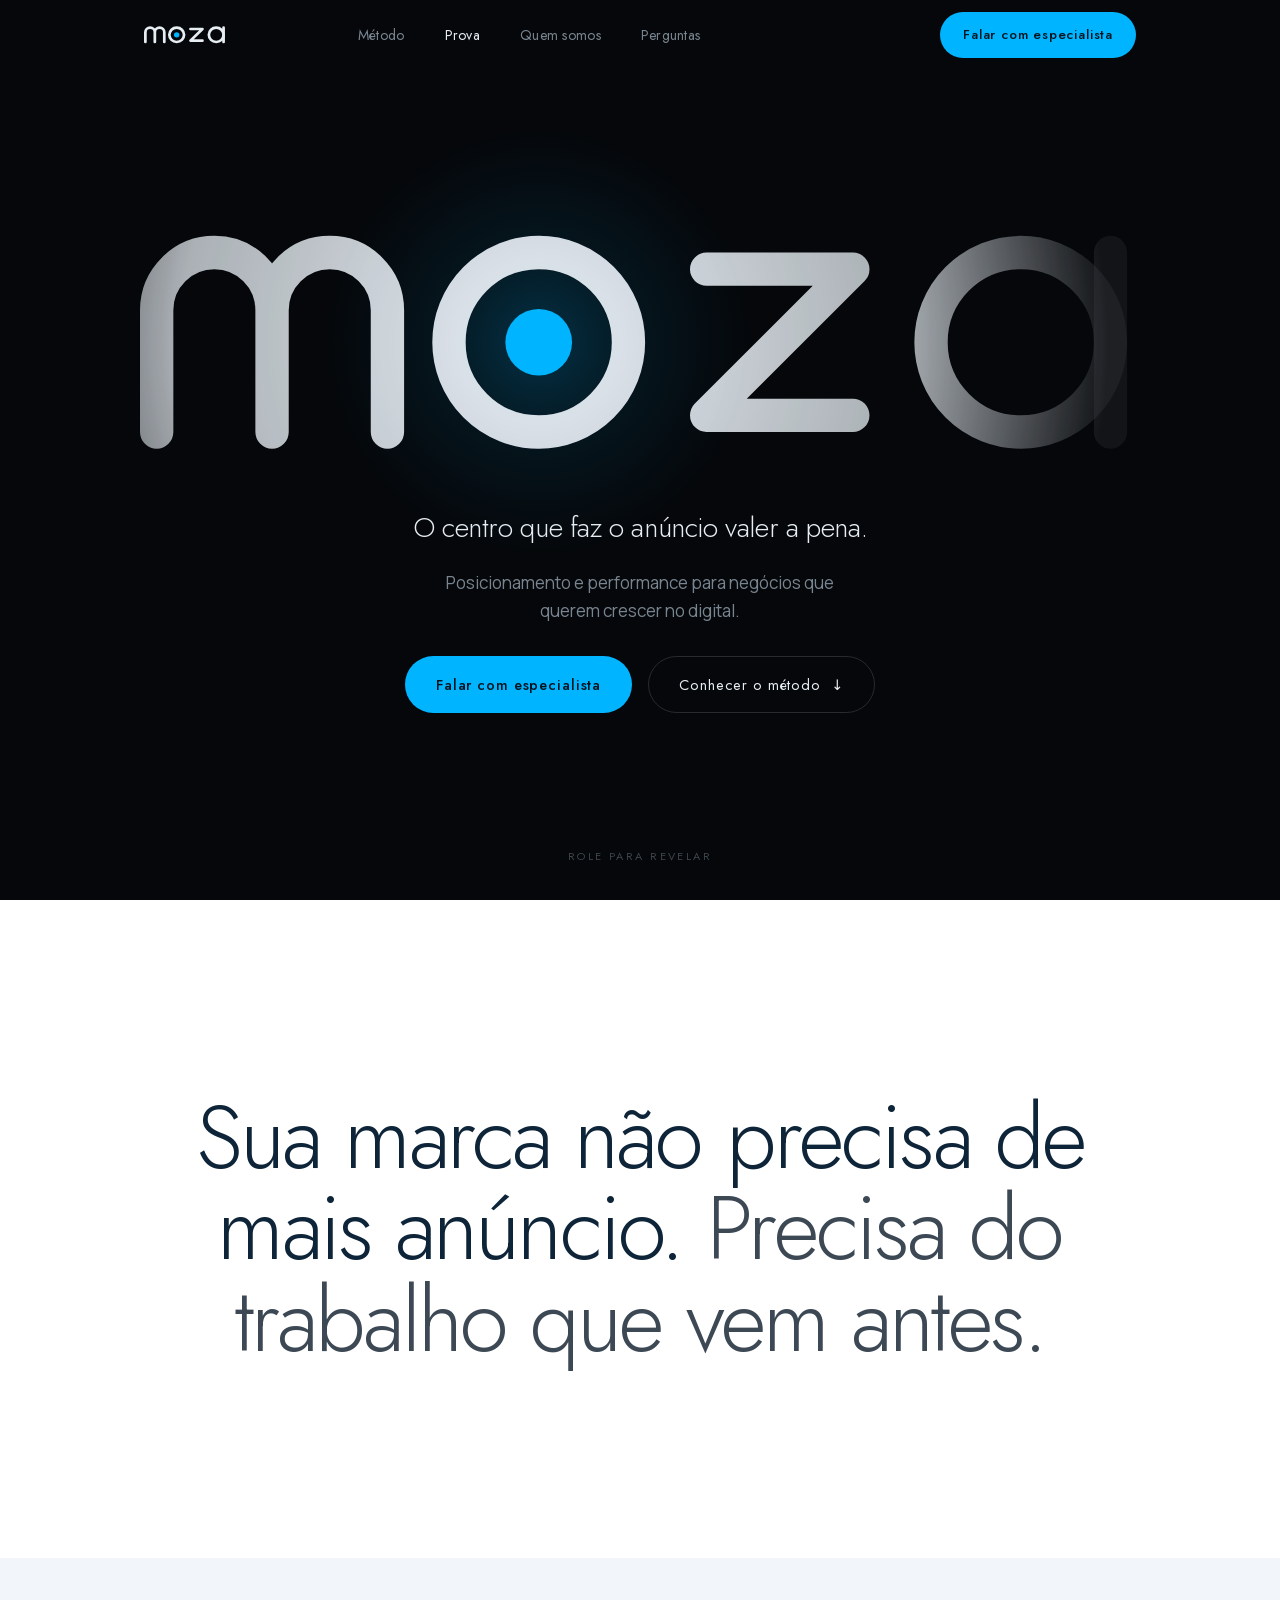
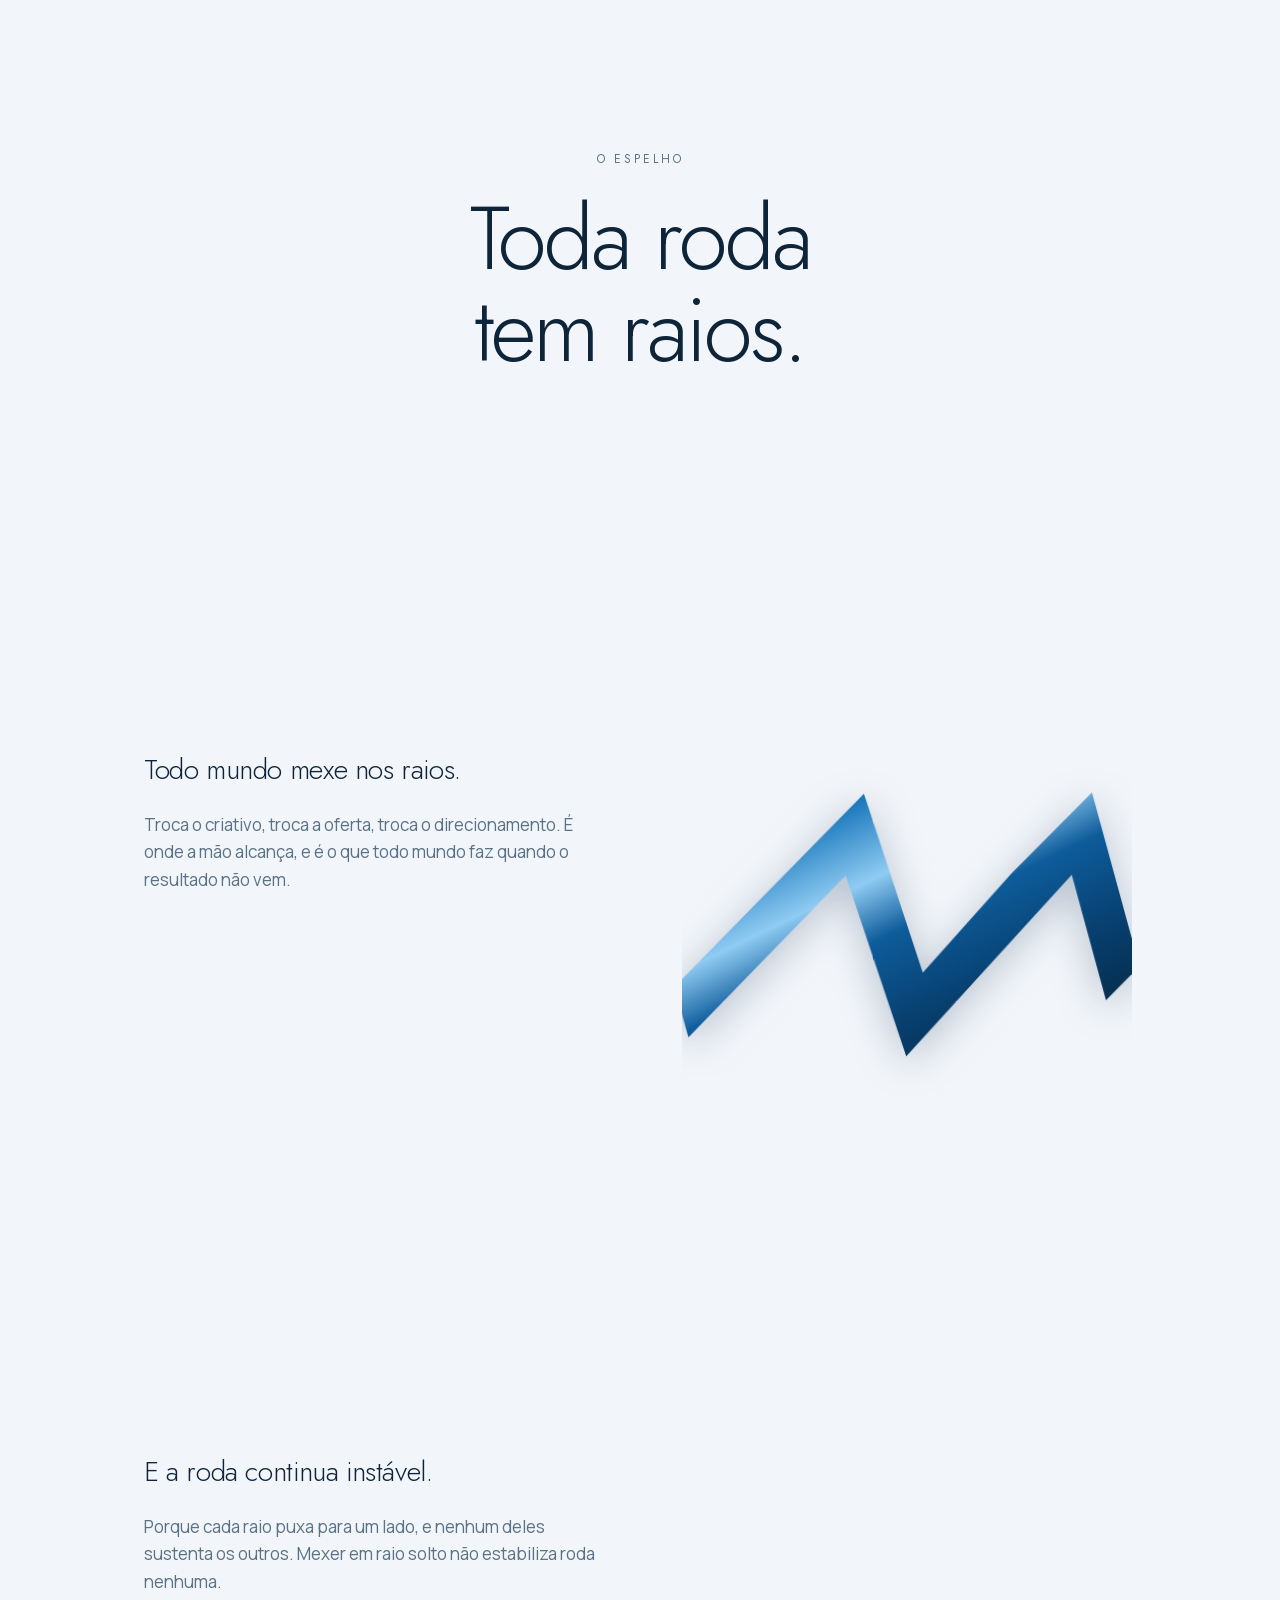
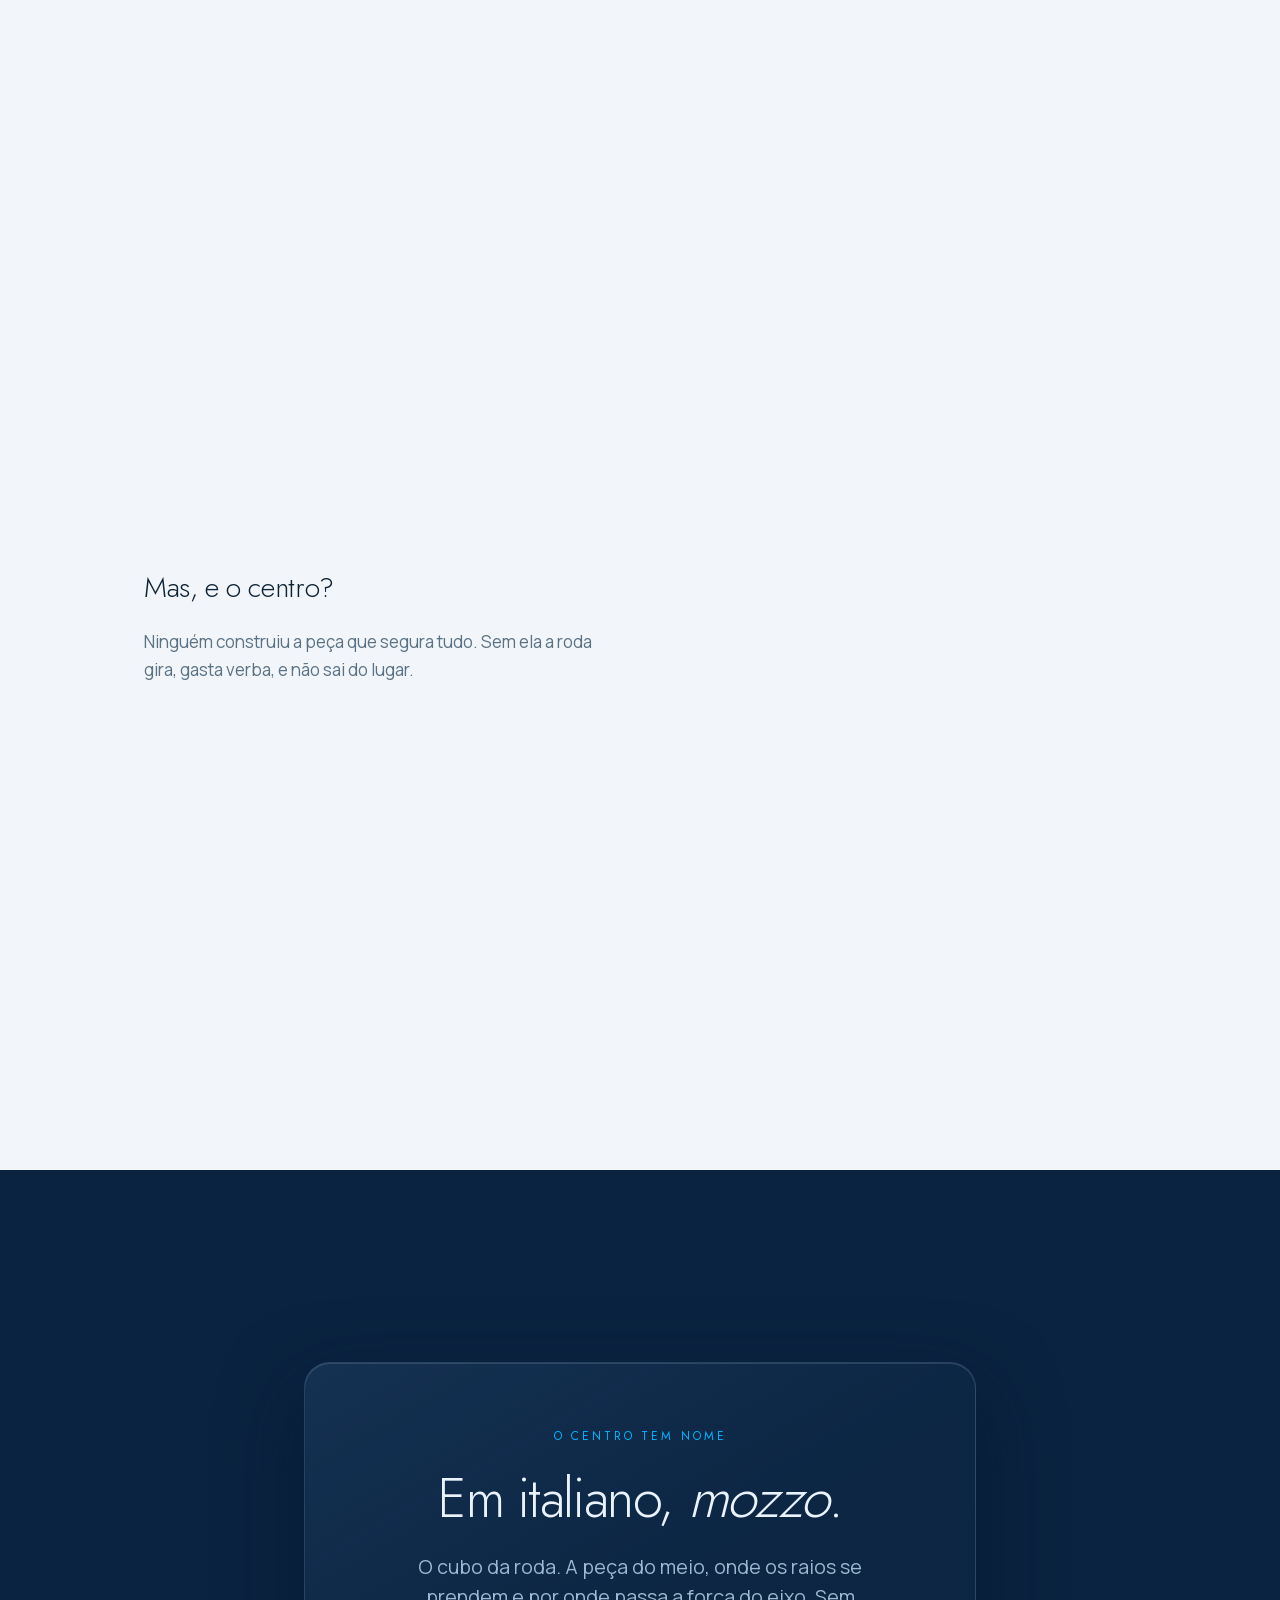
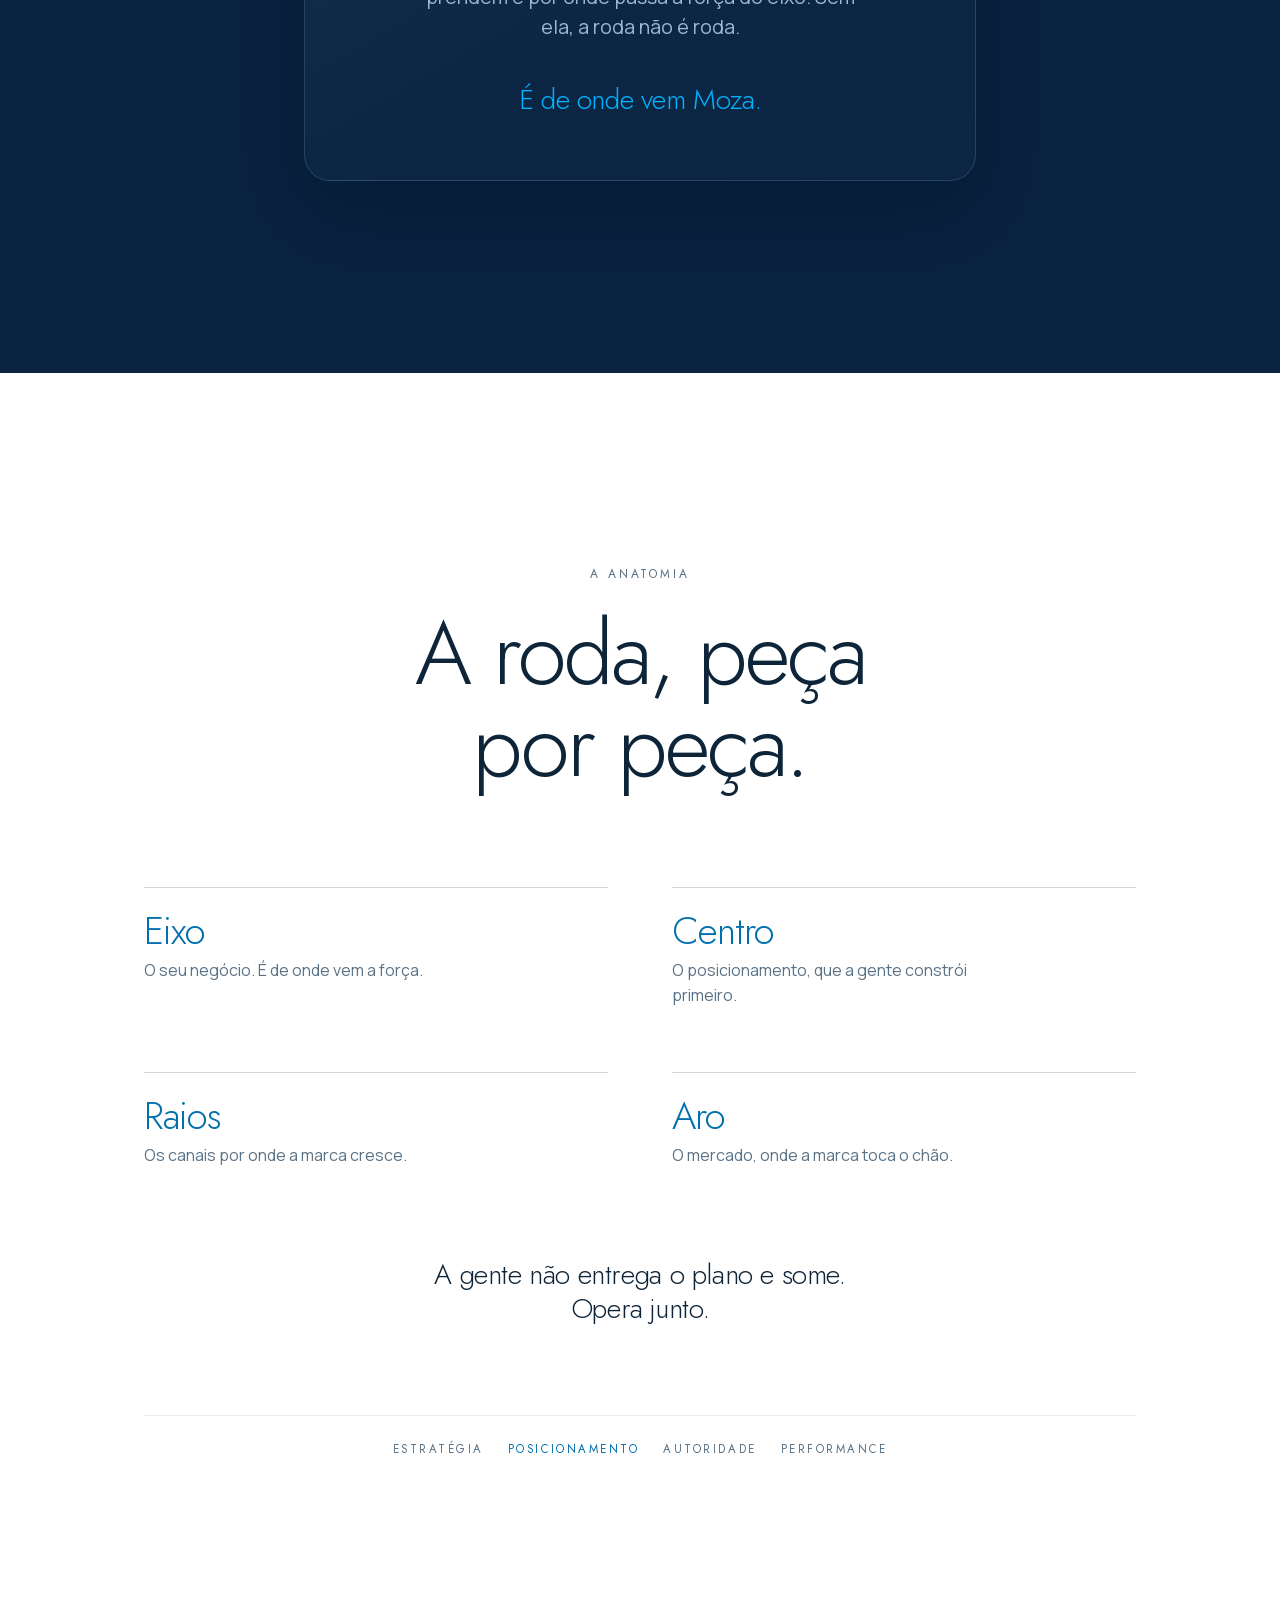
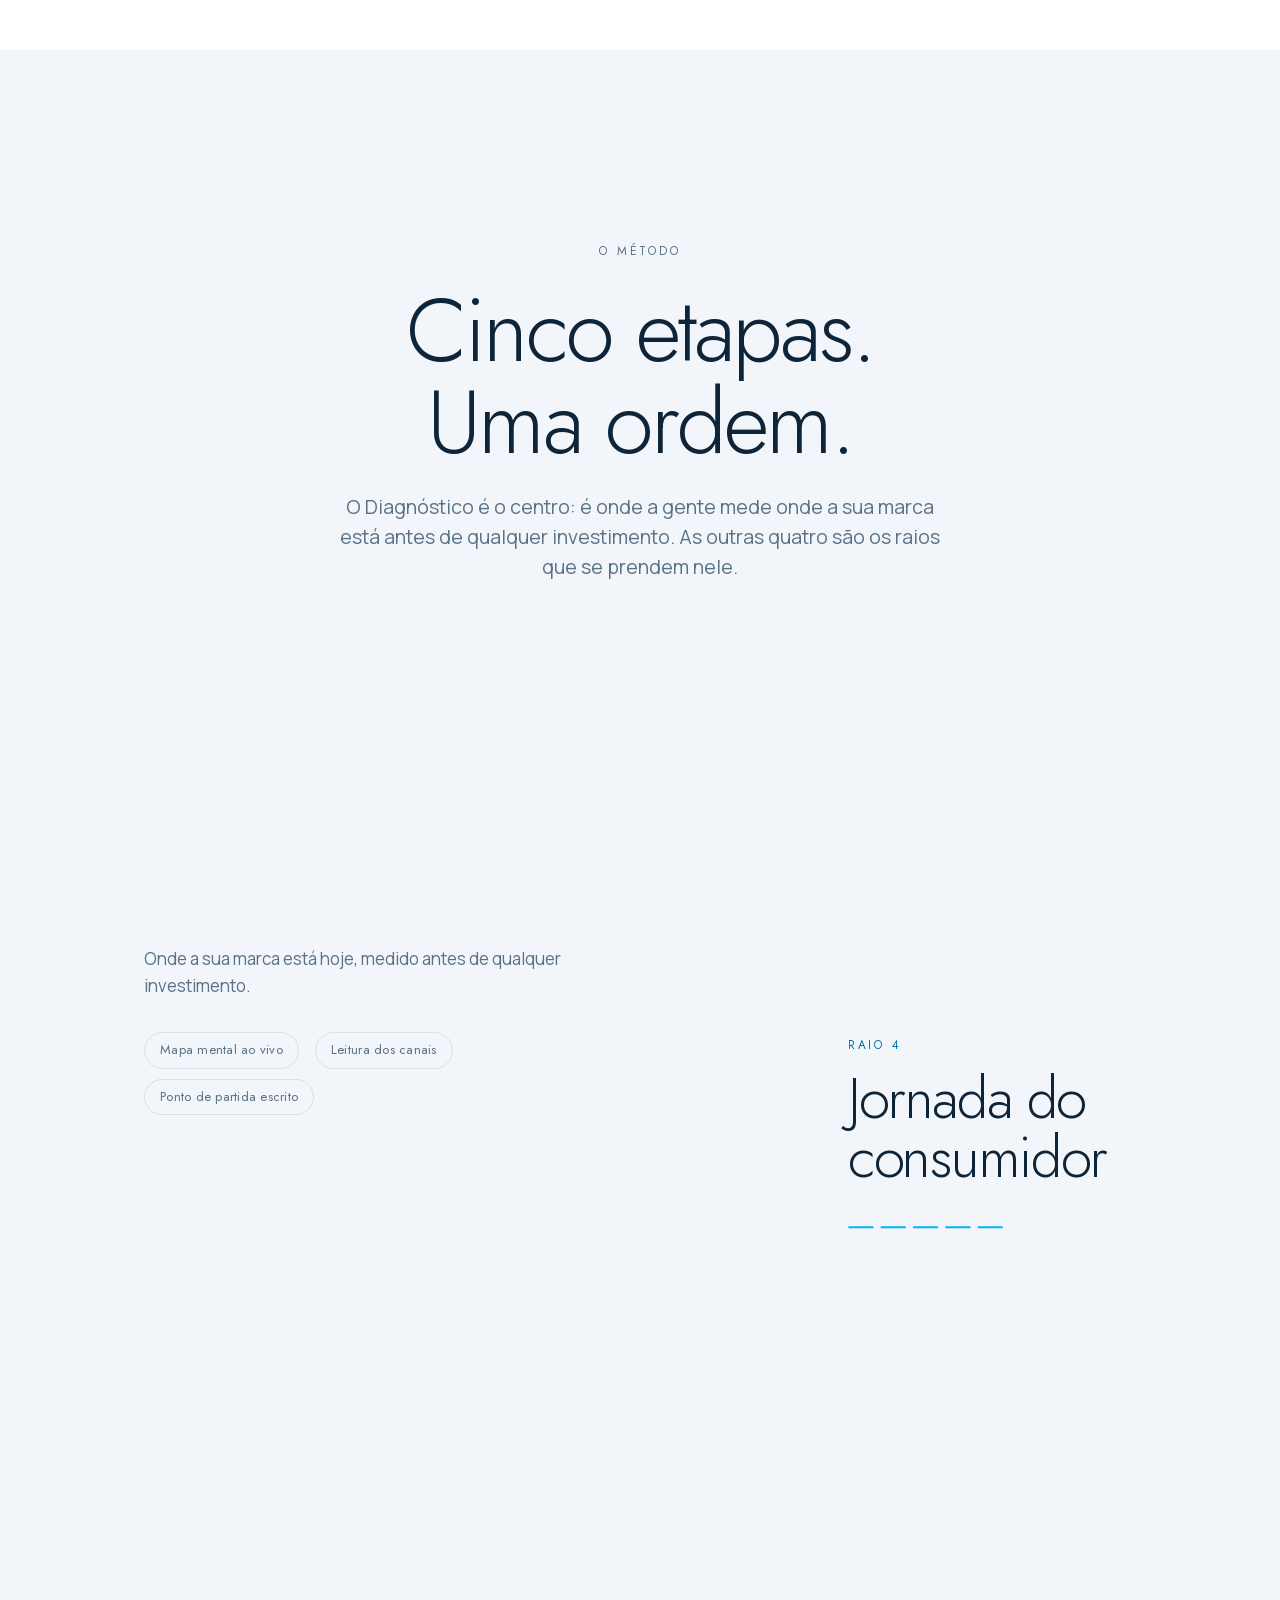
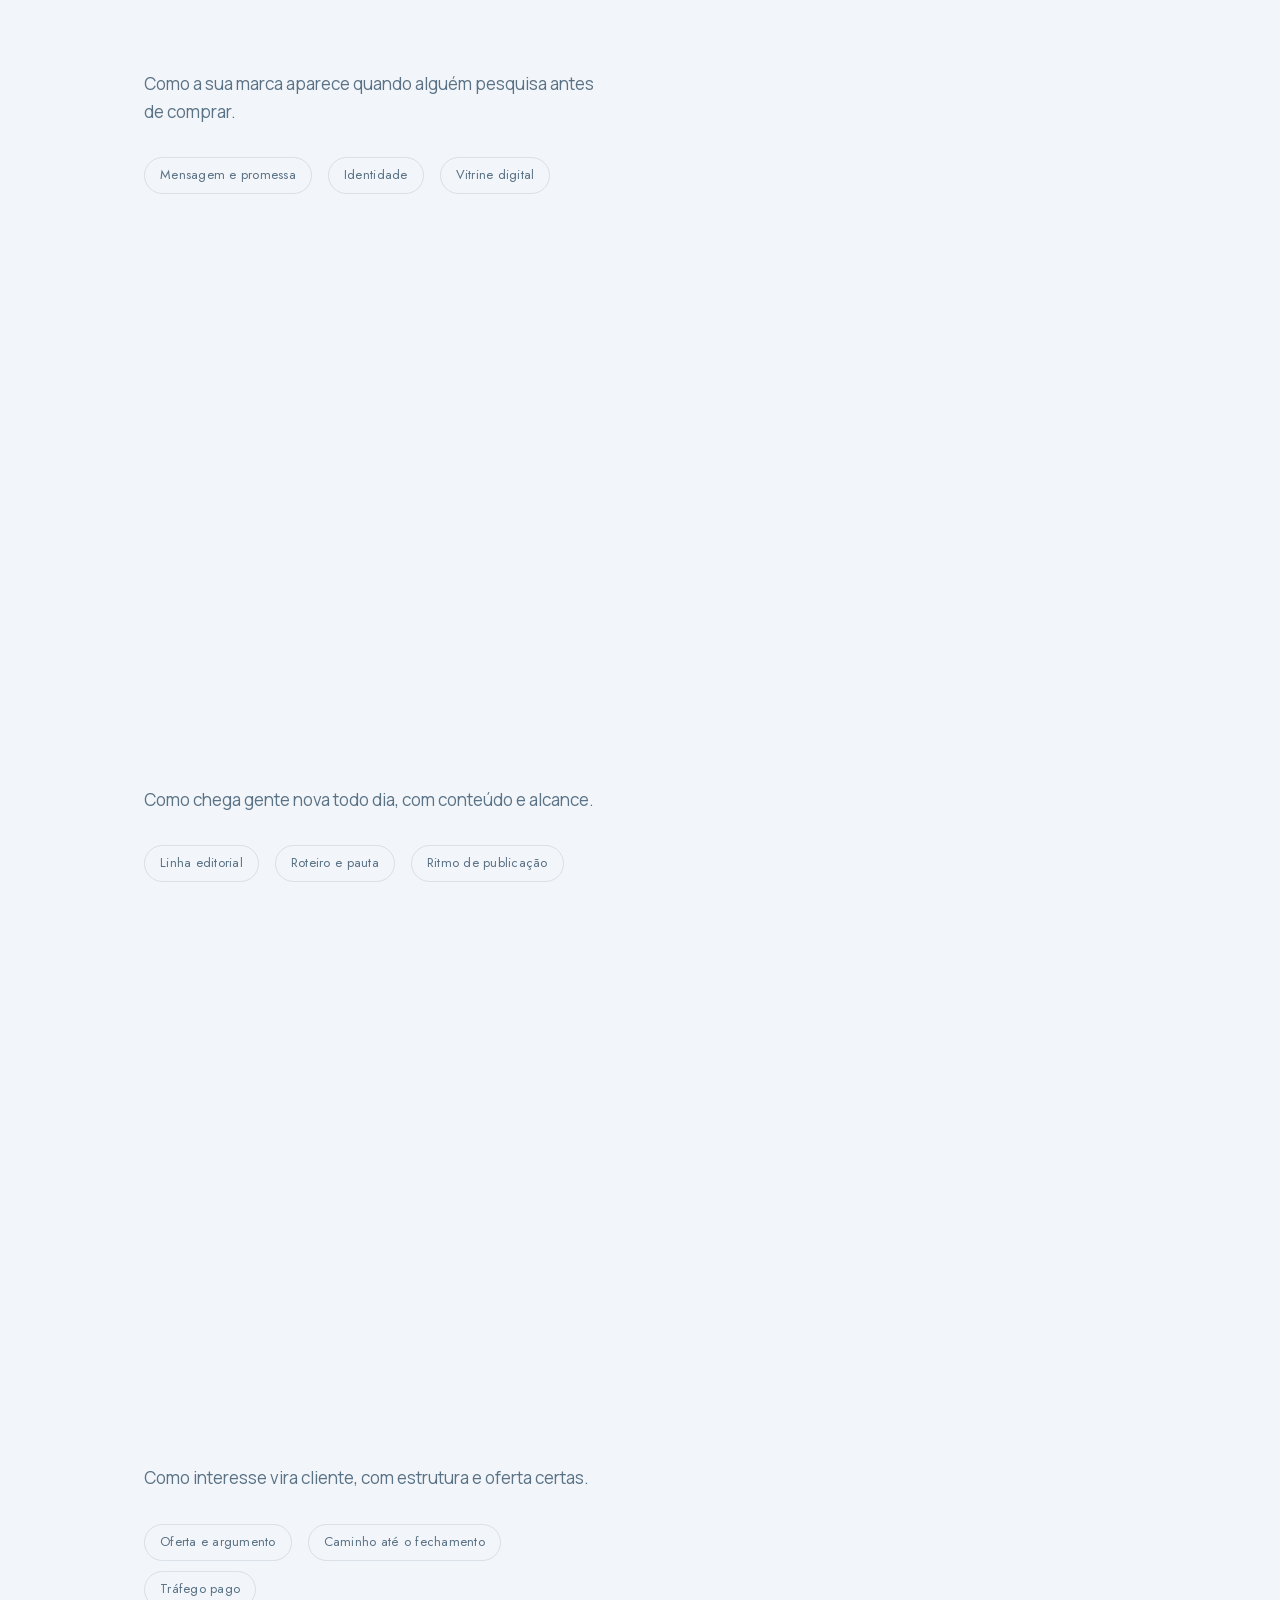
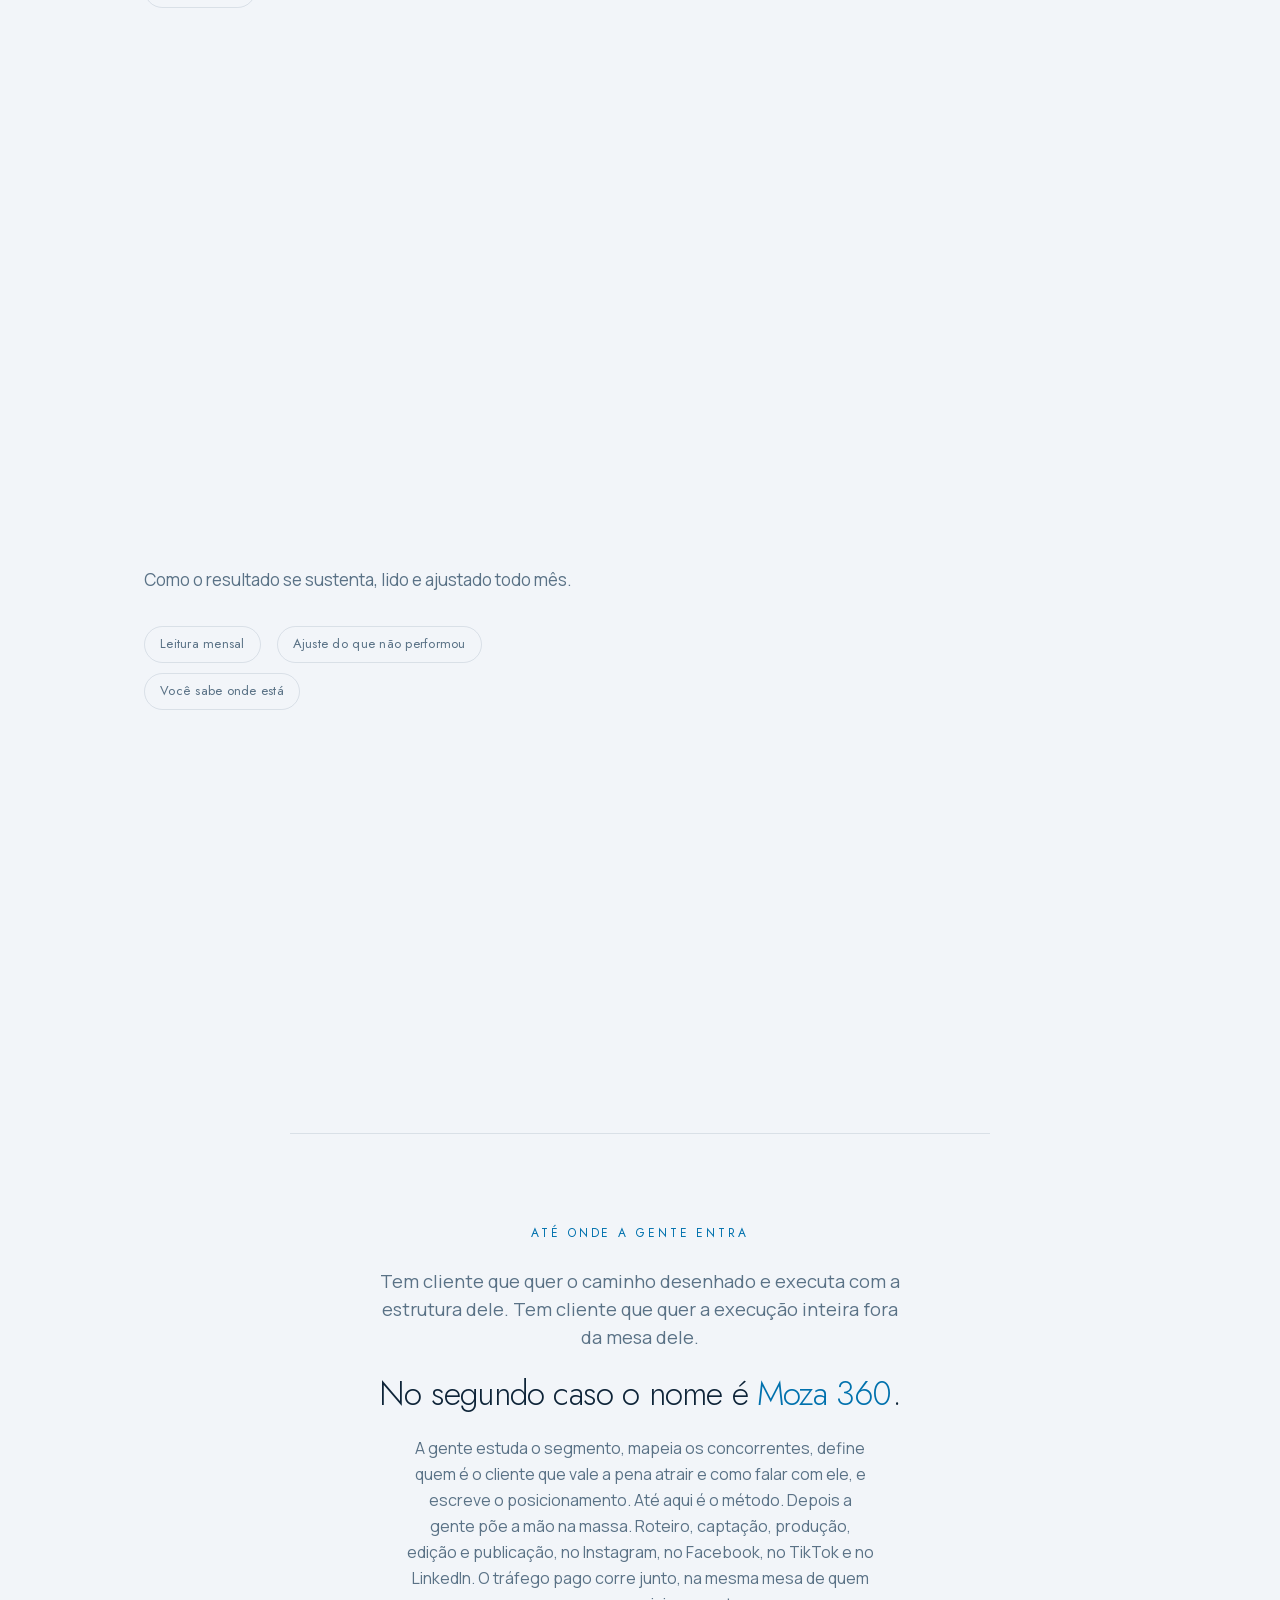
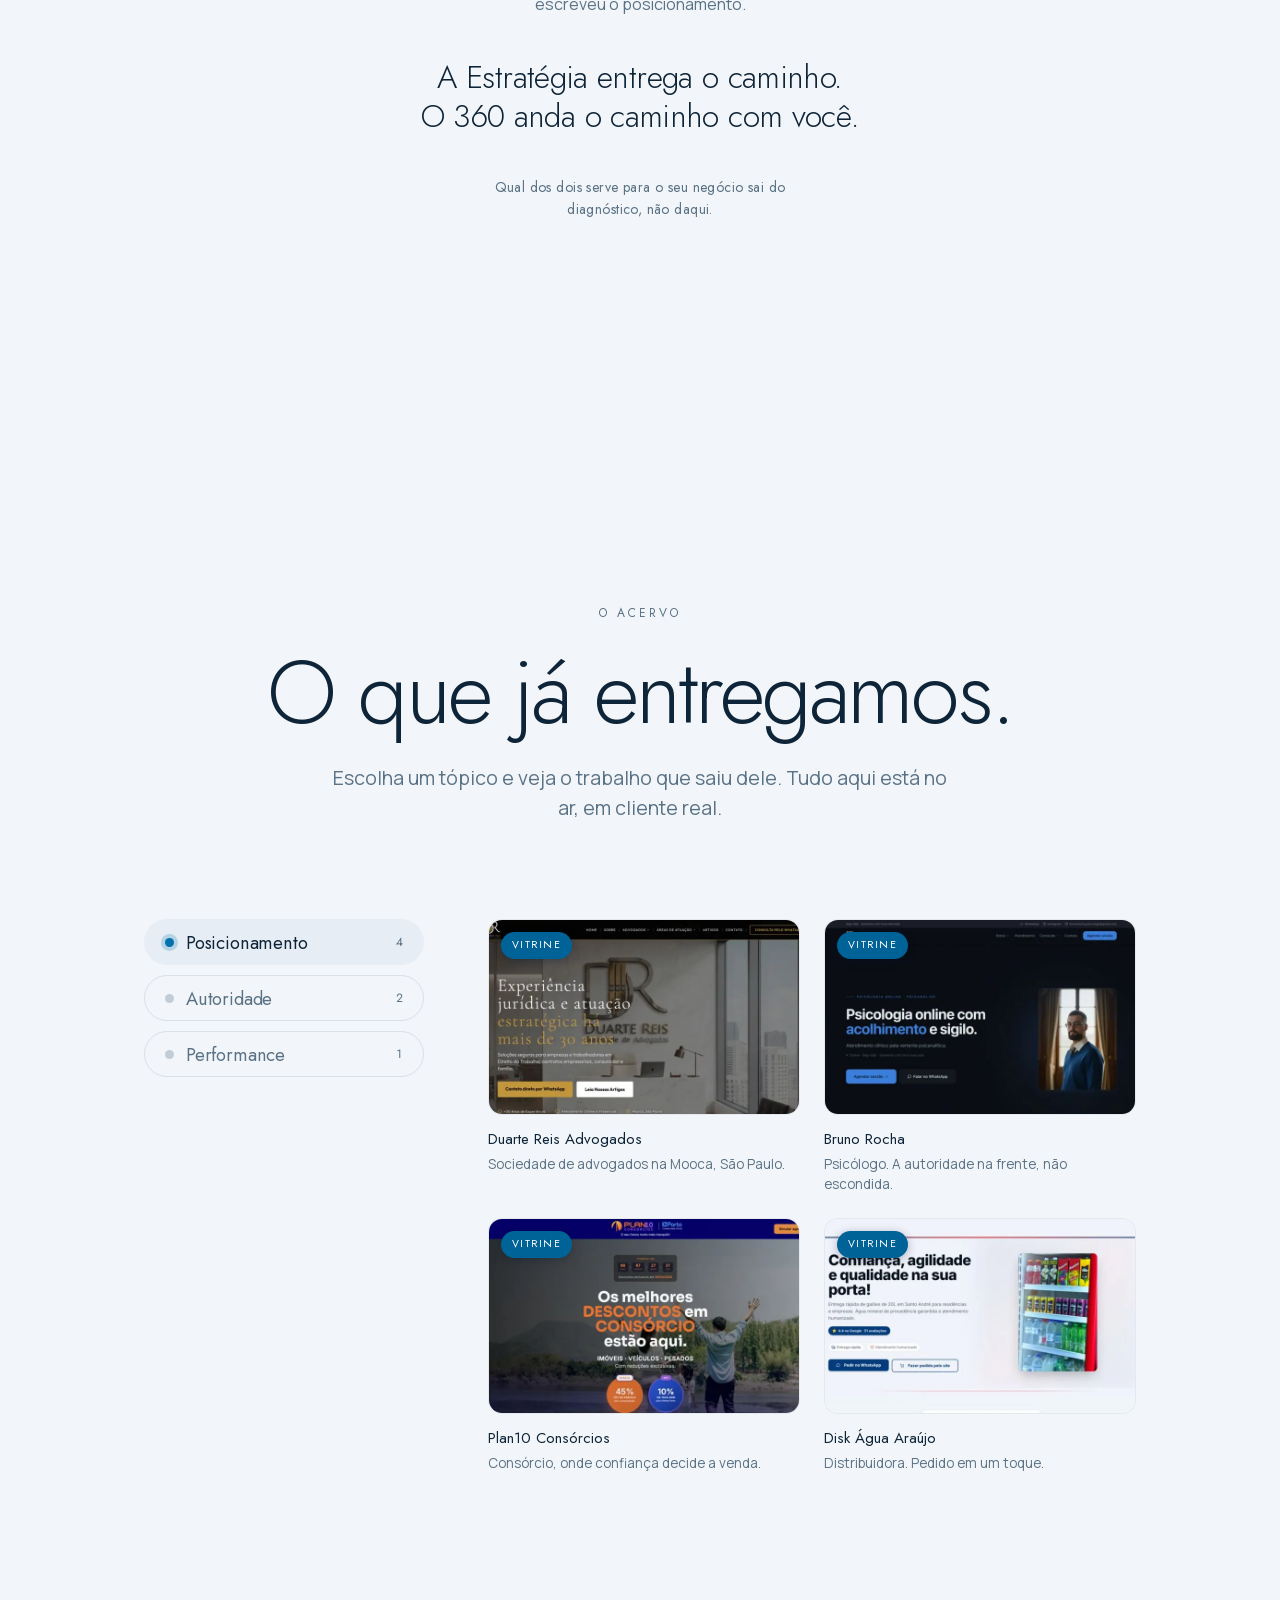
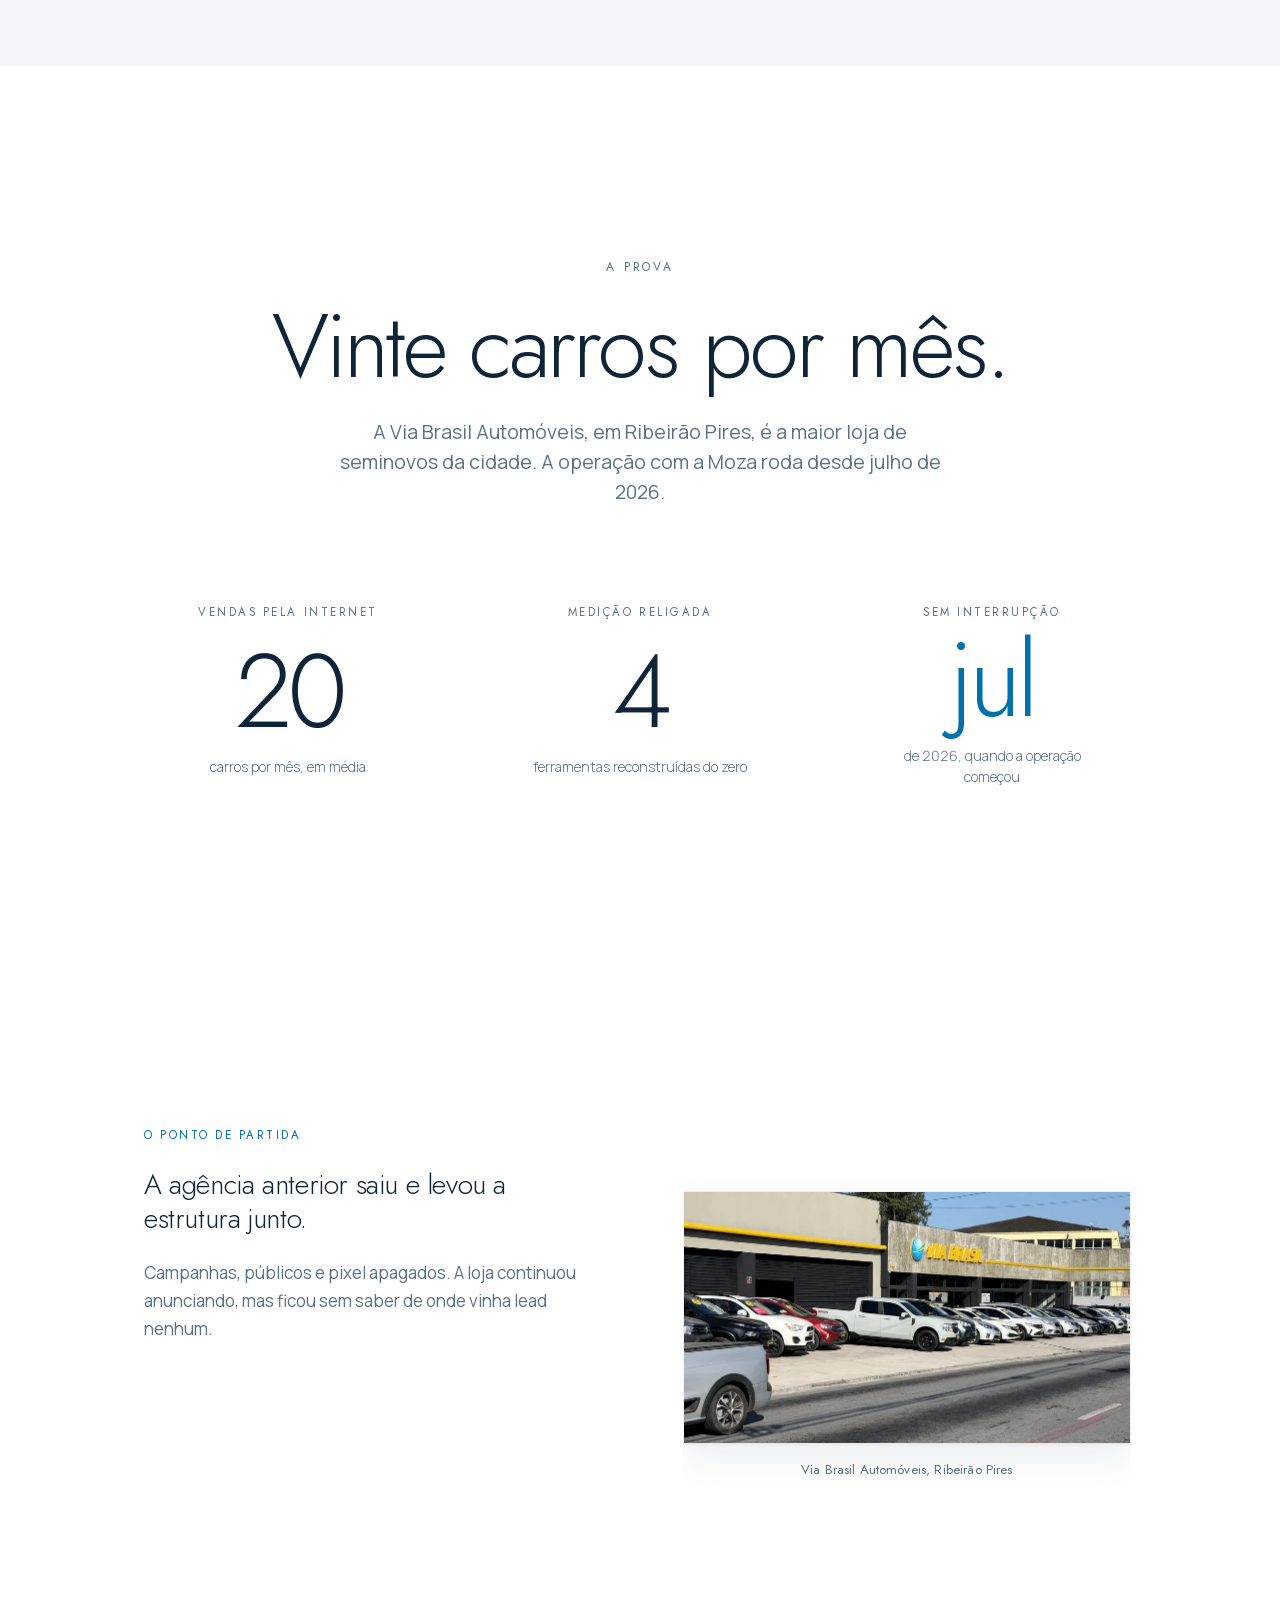
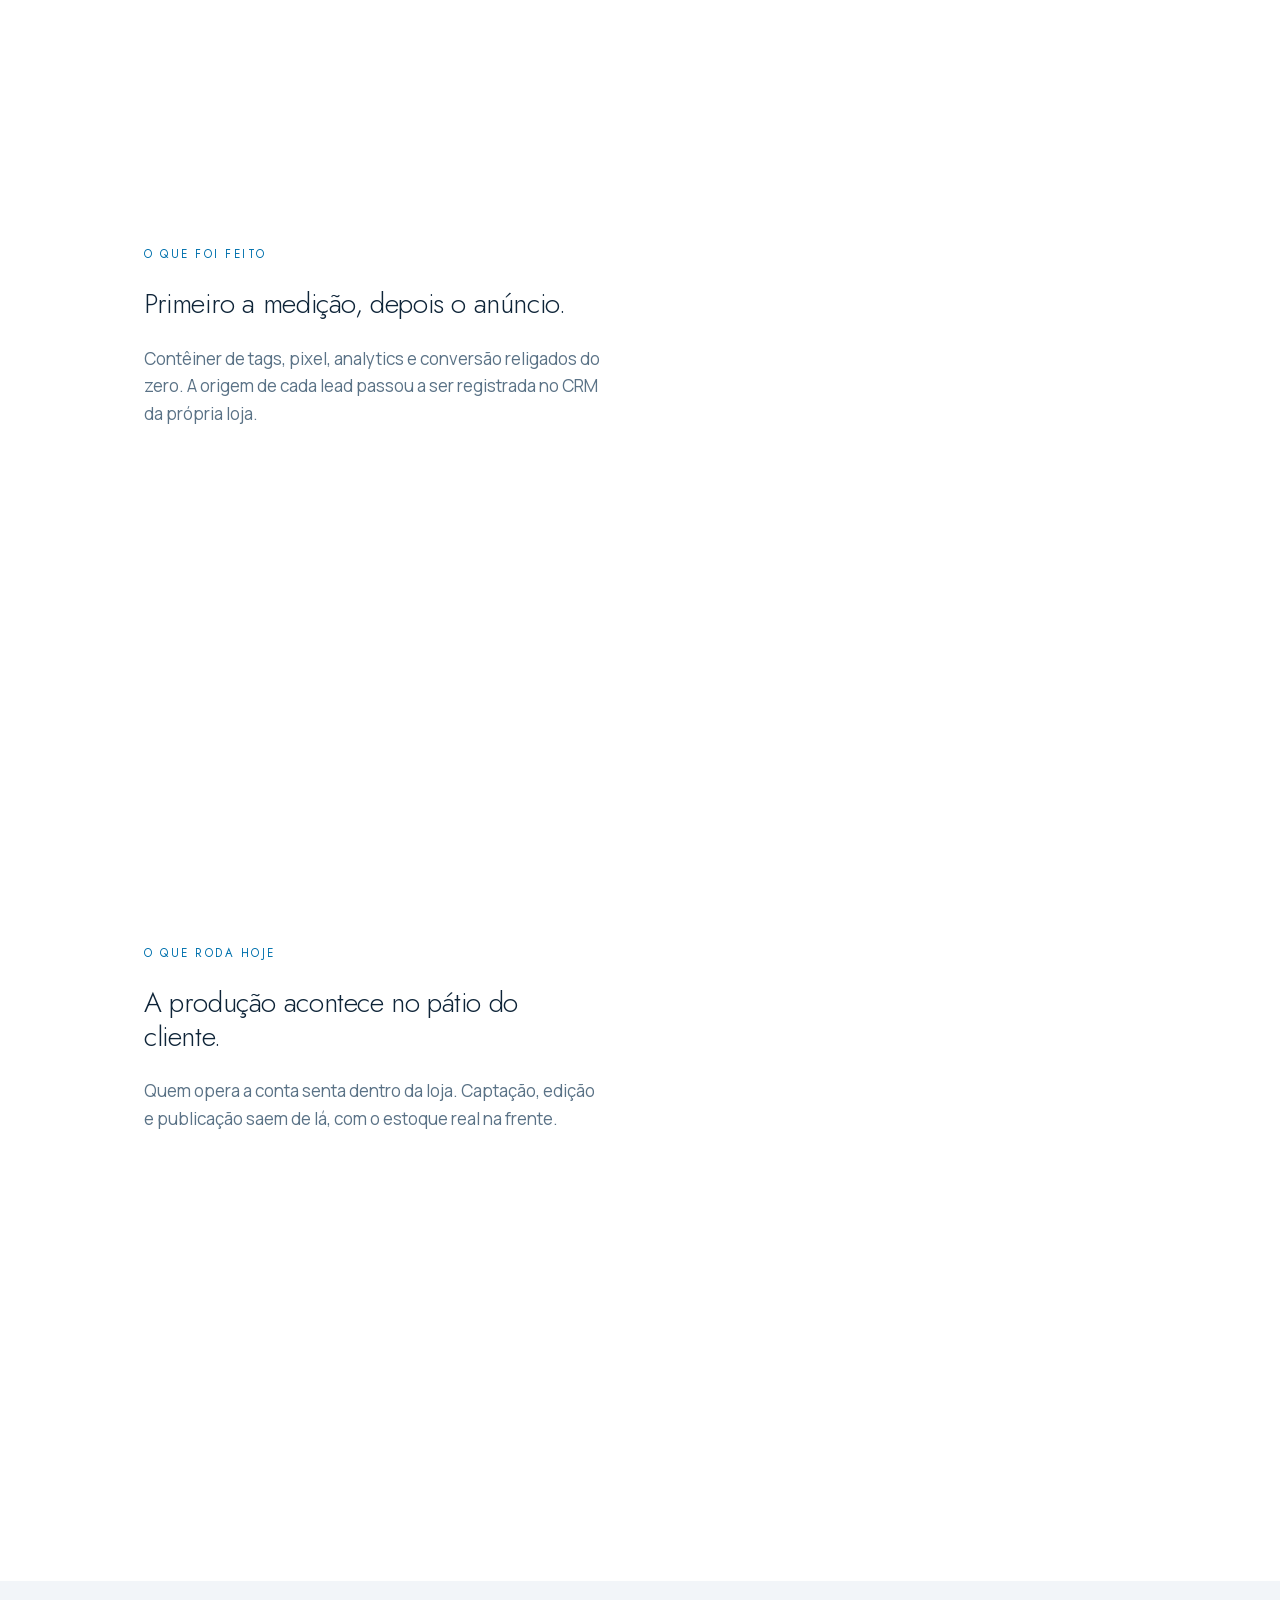
==== public/index.html @ 5164c361 "O site da Moza, primeira subida Site institucional de mozabr.com.br. HTML e CSS estáticos, sem frame" ====
<!doctype html>
<html lang="pt-BR">
<head>
<meta charset="utf-8">
<meta name="viewport" content="width=device-width, initial-scale=1">
<title>Moza | Posicionamento e Performance</title>
<meta name="description" content="Posicionamento e performance para negócios que querem crescer no digital. A Moza constrói o centro da sua marca antes do anúncio e opera a performance todo mês, com acompanhamento real.">
<link rel="canonical" href="https://mozabr.com.br/">
<meta name="theme-color" content="#05070A">
<meta property="og:type" content="website">
<meta property="og:site_name" content="Moza">
<meta property="og:locale" content="pt_BR">
<meta property="og:url" content="https://mozabr.com.br/">
<meta property="og:title" content="Moza | Posicionamento e Performance">
<meta property="og:description" content="O centro que faz o anúncio valer a pena.">
<meta property="og:image" content="https://mozabr.com.br/assets/img/og-moza.png">
<meta property="og:image:width" content="1200">
<meta property="og:image:height" content="630">
<meta name="twitter:card" content="summary_large_image">
<meta name="twitter:image" content="https://mozabr.com.br/assets/img/og-moza.png">
<link rel="icon" href="assets/img/logo/moza-avatar-ciano.svg" type="image/svg+xml">
<link rel="apple-touch-icon" href="assets/img/logo/moza-avatar-ciano.png">
<link rel="preload" href="assets/fonts/jost-var.woff2" as="font" type="font/woff2" crossorigin>
<link rel="preload" href="assets/fonts/manrope-var.woff2" as="font" type="font/woff2" crossorigin>
<link rel="stylesheet" href="assets/css/moza.css">
<link rel="stylesheet" href="assets/css/site.css">
<script type="application/ld+json">
{"@context":"https://schema.org","@type":"ProfessionalService","name":"Moza Assessoria","alternateName":"Moza","url":"https://mozabr.com.br/","logo":"https://mozabr.com.br/assets/img/logo/moza-wordmark.svg","description":"Agência de posicionamento de marca. Constrói posicionamento, conteúdo e performance para negócios que querem crescer no digital.","email":"contato@mozabr.com.br","telephone":"+5511948779809","foundingDate":"2026","address":{"@type":"PostalAddress","addressLocality":"Santo André","addressRegion":"SP","addressCountry":"BR"},"areaServed":{"@type":"Country","name":"Brasil"},"sameAs":["https://www.instagram.com/mozassessoria/"]}
</script>
</head>
<body>

<a class="pular" href="#conteudo">Pular para o conteúdo</a>

<header class="topo" id="topo">
  <div class="env topo__linha">
    <a class="topo__marca" href="#topo" aria-label="Moza, início da página">
      <img class="naEscura" src="assets/img/logo/moza-wordmark.svg" alt="Moza" width="82" height="19">
      <img class="naClara" src="assets/img/logo/moza-wordmark-tinta.svg" alt="Moza" width="82" height="19">
    </a>
    <nav class="topo__nav" aria-label="Seções do site">
      <a href="#metodo">Método</a>
      <a href="#prova">Prova</a>
      <a href="#quem-somos">Quem somos</a>
      <a href="#perguntas">Perguntas</a>
    </nav>
    <a class="btn btn--primario topo__cta" href="https://wa.me/5511948779809?text=Quero%20entender%20o%20m%C3%A9todo%20da%20Moza" target="_blank" rel="noopener">Falar com especialista</a>
    <a class="topo__zap" href="https://wa.me/5511948779809?text=Quero%20entender%20o%20m%C3%A9todo%20da%20Moza" target="_blank" rel="noopener" aria-label="Falar com especialista no WhatsApp">
      <svg viewBox="0 0 24 24" fill="none" stroke="currentColor" stroke-width="1.6" aria-hidden="true"><path d="M20.5 11.6a8.4 8.4 0 0 1-12.3 7.4L3.5 20.5l1.5-4.6A8.4 8.4 0 1 1 20.5 11.6Z" stroke-linejoin="round"/><path d="M8.9 8.2c.5-.1.8 0 1 .4l.6 1.3c.1.3 0 .5-.2.7l-.4.5c-.1.2-.2.4 0 .7a6 6 0 0 0 2.4 2.3c.3.2.5.1.6 0l.5-.5c.2-.2.4-.3.7-.2l1.3.6c.4.2.5.5.4 1a2 2 0 0 1-2 1.4c-1.3 0-3.2-1-4.6-2.5-1.4-1.4-2.4-3.2-2.4-4.5a2 2 0 0 1 1.4-2Z" fill="currentColor" stroke="none"/></svg>
    </a>
  </div>
</header>

<main id="conteudo">

  <!-- HERO · a luz -->
  <section class="hero tom-preto" data-hero data-chao="#05070A" data-tom="escuro">
    <picture class="hero__textura" aria-hidden="true">
      <source type="image/webp" srcset="assets/img/obra/patio-drone-1024.webp">
      <img src="assets/img/obra/patio-drone-1024.jpg" alt="" width="1080" height="1920" fetchpriority="high" decoding="async">
    </picture>
    <div class="marca" data-marca>
      <div class="marca__camada marca__camada--base" aria-hidden="true">
        <svg viewBox="0 0 780 176"><g transform="translate(13,-44)"><g class="marca__traco"><path d="M0,200 V105 a45,45 0 0 1 90,0 V200 M90,105 a45,45 0 0 1 90,0 V200"/><circle cx="298" cy="130" r="70"/><path d="M429,73 H543 L429,187 H543"/><circle cx="674" cy="130" r="70"/><path d="M744,60 V200"/></g></g></svg>
      </div>
      <div class="marca__brasa" aria-hidden="true"></div>
      <div class="marca__camada marca__camada--luz">
        <svg viewBox="0 0 780 176" role="img" aria-label="Moza"><title>Moza</title><g transform="translate(13,-44)"><g class="marca__traco"><path d="M0,200 V105 a45,45 0 0 1 90,0 V200 M90,105 a45,45 0 0 1 90,0 V200"/><circle cx="298" cy="130" r="70"/><path d="M429,73 H543 L429,187 H543"/><circle cx="674" cy="130" r="70"/><path d="M744,60 V200"/></g></g></svg>
      </div>
      <div class="marca__camada" aria-hidden="true">
        <svg viewBox="0 0 780 176"><circle class="marca__ponto" cx="311" cy="86" r="26"/></svg>
      </div>
    </div>

    <div class="hero__copy">
      <h1 class="sub">O centro que faz o anúncio valer a pena.</h1>
      <p class="corpo">Posicionamento e performance para negócios que querem crescer no digital.</p>
      <div class="hero__botoes">
        <a class="btn btn--primario" href="https://wa.me/5511948779809?text=Quero%20entender%20o%20m%C3%A9todo%20da%20Moza" target="_blank" rel="noopener">Falar com especialista</a>
        <a class="btn btn--fantasma" href="#metodo">Conhecer o método <span class="seta" aria-hidden="true">&darr;</span></a>
      </div>
    </div>
    <p class="hero__deixa">Role para revelar</p>
  </section>

  <!-- TESE -->
  <section class="secao tom-claro" data-chao="#FFFFFF" data-tom="claro">
    <div class="env">
      <p class="tela tese entra"><b>Sua marca não precisa de mais anúncio.</b>
      <span>Precisa do trabalho que vem antes.</span></p>
    </div>
  </section>

  <!-- O ESPELHO · narrativa do carrossel 02/05 -->
  <section class="secao tom-cinza" data-chao="#F2F5F9" data-tom="claro">
    <div class="env">
      <div class="centro entra">
        <p class="etiqueta">O espelho</p>
        <h2 class="tela" style="margin-top:var(--s3);max-width:13ch">Toda roda tem raios.</h2>
      </div>
    </div>
    <div class="env duplo__grade" data-duplo style="margin-top:clamp(var(--s5),8vw,var(--s6))">
      <div class="duplo__texto">
        <article class="batida" data-batida>
          <h3 class="sub">Todo mundo mexe nos raios.</h3>
          <p class="corpo">Troca o criativo, troca a oferta, troca o direcionamento. É onde a mão
          alcança, e é o que todo mundo faz quando o resultado não vem.</p>
        </article>
        <article class="batida" data-batida>
          <h3 class="sub">E a roda continua instável.</h3>
          <p class="corpo">Porque cada raio puxa para um lado, e nenhum deles sustenta os outros.
          Mexer em raio solto não estabiliza roda nenhuma.</p>
        </article>
        <article class="batida" data-batida>
          <h3 class="sub">Mas, e o centro?</h3>
          <p class="corpo">Ninguém construiu a peça que segura tudo. Sem ela a roda gira, gasta
          verba, e não sai do lugar.</p>
        </article>
        <div class="soMovel" aria-hidden="true">
          <svg class="marcaM" viewBox="0 0 1081 613">
            <path fill="url(#aco)" d="M 0,450.56 L 31.88,568.97 L 398.88,191.66 L 539.22,613 L 922.62,190.09 L 1003.79,481.69 L 1081,402.96 L 968.23,0 L 783.86,186.18 L 577.65,417.39 L 441.47,2.66 Z"/>
          </svg>
        </div>
      </div>
      <div class="duplo__pino" aria-hidden="true">
        <div class="pino__quadro">
          <div class="pino__estado" data-estado><p class="pino__frase">Troca<br><em>o criativo.</em></p></div>
          <div class="pino__estado" data-estado><p class="pino__frase">A roda<br><em>segue bamba.</em></p></div>
          <div class="pino__estado" data-estado><div class="pino__emergindo"><svg class="marcaM" viewBox="0 0 1081 613" role="img" aria-label="Símbolo da Moza">
            <defs>
              <linearGradient id="aco" x1="0" y1="0" x2=".85" y2="1">
                <stop offset="0" stop-color="#093F70"/>
                <stop offset=".20" stop-color="#2E9BE0"/>
                <stop offset=".40" stop-color="#DCEEFF"/>
                <stop offset=".54" stop-color="#1B7CC4"/>
                <stop offset=".76" stop-color="#0A5591"/>
                <stop offset="1" stop-color="#08365F"/>
              </linearGradient>
              <linearGradient id="acoClaro" x1="0" y1="0" x2=".85" y2="1">
                <stop offset="0" stop-color="#062A4E"/>
                <stop offset=".20" stop-color="#1272B8"/>
                <stop offset=".40" stop-color="#8FCBF2"/>
                <stop offset=".54" stop-color="#0E5C9B"/>
                <stop offset=".76" stop-color="#073E6D"/>
                <stop offset="1" stop-color="#052842"/>
              </linearGradient>
            </defs>
            <path fill="url(#aco)" d="M 0,450.56 L 31.88,568.97 L 398.88,191.66 L 539.22,613 L 922.62,190.09 L 1003.79,481.69 L 1081,402.96 L 968.23,0 L 783.86,186.18 L 577.65,417.39 L 441.47,2.66 Z"/>
          </svg></div></div>
        </div>
      </div>
    </div>
  </section>

  <!-- O NOME · carrossel 03/05 -->
  <section class="secao tom-azul" id="nome" data-chao="#0A2340" data-tom="escuro">
    <div class="env env--estreito">
      <div class="vidro centro entra">
        <p class="etiqueta etiqueta--ciano">O centro tem nome</p>
        <h2 class="titulo" style="margin-top:var(--s3);max-width:15ch">Em italiano, <em style="font-style:italic">mozzo</em>.</h2>
        <p class="corpo corpo--g" style="margin-top:var(--s3);max-width:42ch">O cubo da roda. A peça
        do meio, onde os raios se prendem e por onde passa a força do eixo. Sem ela, a roda não é roda.</p>
        <p class="sub" style="margin-top:var(--s4);color:var(--ciano)">É de onde vem Moza.</p>
      </div>
    </div>
  </section>

  <!-- AS PEÇAS DA RODA · carrossel 04/05 -->
  <section class="secao tom-claro" id="pecas" data-chao="#FFFFFF" data-tom="claro">
    <div class="env">
      <div class="centro entra">
        <p class="etiqueta">A anatomia</p>
        <h2 class="tela" style="margin-top:var(--s3);max-width:15ch">A roda, peça por peça.</h2>
      </div>
      <div class="pecas">
        <article class="peca entra"><h3>Eixo</h3><p>O seu negócio. É de onde vem a força.</p></article>
        <article class="peca entra"><h3>Centro</h3><p>O posicionamento, que a gente constrói primeiro.</p></article>
        <article class="peca entra"><h3>Raios</h3><p>Os canais por onde a marca cresce.</p></article>
        <article class="peca entra"><h3>Aro</h3><p>O mercado, onde a marca toca o chão.</p></article>
      </div>
      <p class="sub entra" style="margin-top:clamp(var(--s5),7vw,var(--s6));text-align:center;max-width:30ch;margin-inline:auto">
      A gente não entrega o plano e some. Opera junto.</p>
      <div class="trilha" aria-hidden="true">
        <span>Estratégia</span><span data-aceso>Posicionamento</span><span>Autoridade</span><span>Performance</span>
      </div>
    </div>
  </section>

  <!-- O MÉTODO -->
  <section class="secao tom-cinza" id="metodo" data-chao="#F2F5F9" data-tom="claro">
    <div class="env">
      <div class="centro entra">
        <p class="etiqueta">O método</p>
        <h2 class="tela" style="margin-top:var(--s3);max-width:14ch">Cinco etapas. Uma ordem.</h2>
        <p class="corpo corpo--g" style="margin-top:var(--s3)">O Diagnóstico é o centro: é onde a
        gente mede onde a sua marca está antes de qualquer investimento. As outras quatro são os
        raios que se prendem nele.</p>
      </div>
    </div>
    <div class="env duplo__grade" data-duplo id="d2" style="margin-top:clamp(var(--s5),8vw,var(--s6))">
      <div class="duplo__texto">
        <article class="batida" data-batida>
          <p class="etapa__papel batida__cabeca">Centro</p>
          <h3 class="etapa__nome batida__cabeca" style="text-align:left">Diagnóstico.</h3>
          <p class="corpo">Onde a sua marca está hoje, medido antes de qualquer investimento.</p>
          <ul class="etapa__itens" style="justify-content:flex-start"><li>Mapa mental ao vivo</li><li>Leitura dos canais</li><li>Ponto de partida escrito</li></ul>
        </article>
        <article class="batida" data-batida>
          <p class="etapa__papel batida__cabeca">Raio 1</p>
          <h3 class="etapa__nome batida__cabeca" style="text-align:left">Posicionamento.</h3>
          <p class="corpo">Como a sua marca aparece quando alguém pesquisa antes de comprar.</p>
          <ul class="etapa__itens" style="justify-content:flex-start"><li>Mensagem e promessa</li><li>Identidade</li><li>Vitrine digital</li></ul>
        </article>
        <article class="batida" data-batida>
          <p class="etapa__papel batida__cabeca">Raio 2</p>
          <h3 class="etapa__nome batida__cabeca" style="text-align:left">Conteúdo que atrai.</h3>
          <p class="corpo">Como chega gente nova todo dia, com conteúdo e alcance.</p>
          <ul class="etapa__itens" style="justify-content:flex-start"><li>Linha editorial</li><li>Roteiro e pauta</li><li>Ritmo de publicação</li></ul>
        </article>
        <article class="batida" data-batida>
          <p class="etapa__papel batida__cabeca">Raio 3</p>
          <h3 class="etapa__nome batida__cabeca" style="text-align:left">Venda.</h3>
          <p class="corpo">Como interesse vira cliente, com estrutura e oferta certas.</p>
          <ul class="etapa__itens" style="justify-content:flex-start"><li>Oferta e argumento</li><li>Caminho até o fechamento</li><li>Tráfego pago</li></ul>
        </article>
        <article class="batida" data-batida>
          <p class="etapa__papel batida__cabeca">Raio 4</p>
          <h3 class="etapa__nome batida__cabeca" style="text-align:left">Jornada do consumidor.</h3>
          <p class="corpo">Como o resultado se sustenta, lido e ajustado todo mês.</p>
          <ul class="etapa__itens" style="justify-content:flex-start"><li>Leitura mensal</li><li>Ajuste do que não performou</li><li>Você sabe onde está</li></ul>
        </article>
      </div>
      <div class="duplo__pino" aria-hidden="true">
        <div class="pino__quadro">
          <div class="pino__estado" data-estado><div class="pino__marco">
            <p class="pino__papel">Centro</p>
            <p class="pino__frase">Diagnóstico</p>
            <div class="pino__reguas"><i class="aceso"></i><i class=""></i><i class=""></i><i class=""></i><i class=""></i></div>
          </div></div>
          <div class="pino__estado" data-estado><div class="pino__marco">
            <p class="pino__papel">Raio 1</p>
            <p class="pino__frase">Posicionamento</p>
            <div class="pino__reguas"><i class="aceso"></i><i class="aceso"></i><i class=""></i><i class=""></i><i class=""></i></div>
          </div></div>
          <div class="pino__estado" data-estado><div class="pino__marco">
            <p class="pino__papel">Raio 2</p>
            <p class="pino__frase">Conteúdo que atrai</p>
            <div class="pino__reguas"><i class="aceso"></i><i class="aceso"></i><i class="aceso"></i><i class=""></i><i class=""></i></div>
          </div></div>
          <div class="pino__estado" data-estado><div class="pino__marco">
            <p class="pino__papel">Raio 3</p>
            <p class="pino__frase">Venda</p>
            <div class="pino__reguas"><i class="aceso"></i><i class="aceso"></i><i class="aceso"></i><i class="aceso"></i><i class=""></i></div>
          </div></div>
          <div class="pino__estado" data-estado><div class="pino__marco">
            <p class="pino__papel">Raio 4</p>
            <p class="pino__frase">Jornada do consumidor</p>
            <div class="pino__reguas"><i class="aceso"></i><i class="aceso"></i><i class="aceso"></i><i class="aceso"></i><i class="aceso"></i></div>
          </div></div>
        </div>
      </div>
    </div>
    <div class="env">
      <!-- Até onde a gente entra · copy de marca/rebranding/fontes/copy-360-site.md
           Entra DENTRO do método de propósito, depois das cinco etapas. Não é
           card de plano ao lado da Estratégia e não cria âncora: isso reabriria
           a comparação que a arquitetura fechou. -->
      <div class="entrega entra" id="entrega">
        <p class="etiqueta etiqueta--ciano">Até onde a gente entra</p>
        <p class="entrega__abre">Tem cliente que quer o caminho desenhado e executa com a estrutura
        dele. Tem cliente que quer a execução inteira fora da mesa dele.</p>
        <p class="entrega__nome">No segundo caso o nome é <em>Moza 360</em>.</p>
        <p class="entrega__corpo">A gente estuda o segmento, mapeia os concorrentes, define quem é o
        cliente que vale a pena atrair e como falar com ele, e escreve o posicionamento. Até aqui é o método. Depois a gente põe a mão na
        massa. Roteiro, captação, produção, edição e publicação, no Instagram, no Facebook, no TikTok e no
        LinkedIn. O tráfego pago corre junto, na mesma mesa de quem escreveu o posicionamento.</p>
        <p class="entrega__pivo">A Estratégia entrega o caminho.<br>O 360 anda o caminho com você.</p>
        <p class="entrega__saida">Qual dos dois serve para o seu negócio sai do diagnóstico, não daqui.</p>
      </div>
    </div>
  </section>


  <!-- O ACERVO · o que já entregamos, por tópico -->
  <section class="secao tom-cinza" id="acervo" data-chao="#F2F5F9" data-tom="claro">
    <div class="env">
      <div class="centro entra">
        <p class="etiqueta">O acervo</p>
        <h2 class="tela" style="margin-top:var(--s3);max-width:15ch">O que já entregamos.</h2>
        <p class="corpo corpo--g" style="margin-top:var(--s3)">Escolha um tópico e veja o trabalho
        que saiu dele. Tudo aqui está no ar, em cliente real.</p>
      </div>
      <div class="acervo entra">
        <ul class="acervo__lista" role="tablist" aria-label="Tópicos do acervo">
        <li><button class="aba" role="tab" id="aba-0" aria-controls="grp-0" aria-selected="true" style="--tomAba:#0071AD"><i></i>Posicionamento<b>4</b></button></li>
        <li><button class="aba" role="tab" id="aba-1" aria-controls="grp-1" aria-selected="false" style="--tomAba:#0096DC"><i></i>Autoridade<b>2</b></button></li>
        <li><button class="aba" role="tab" id="aba-2" aria-controls="grp-2" aria-selected="false" style="--tomAba:#00B4FF"><i></i>Performance<b>1</b></button></li>
        </ul>
        <div class="acervo__painel">
        <div class="acervo__grupo" role="tabpanel" id="grp-0" aria-labelledby="aba-0" style="--tomAba:#0071AD" data-vivo>
          <figure class="obraCard">
            <picture>
              <p class="obraCard__tag">Vitrine</p>
              <source type="image/webp" srcset="assets/img/obra/site-duarte-reis-720.webp 720w, assets/img/obra/site-duarte-reis-1280.webp 1280w" sizes="(min-width:900px) 34vw, 92vw">
              <img src="assets/img/obra/site-duarte-reis-720.jpg" srcset="assets/img/obra/site-duarte-reis-720.jpg 720w, assets/img/obra/site-duarte-reis-1280.jpg 1280w" sizes="(min-width:900px) 34vw, 92vw" width="1280" height="800" loading="lazy" decoding="async" style="object-position:50% 0" alt="Duarte Reis Advogados">
            </picture>
            <figcaption><p class="obraCard__nome">Duarte Reis Advogados</p><p class="obraCard__linha">Sociedade de advogados na Mooca, São Paulo.</p></figcaption>
          </figure>
          <figure class="obraCard">
            <picture>
              <p class="obraCard__tag">Vitrine</p>
              <source type="image/webp" srcset="assets/img/obra/site-bruno-rocha-720.webp 720w, assets/img/obra/site-bruno-rocha-1280.webp 1280w" sizes="(min-width:900px) 34vw, 92vw">
              <img src="assets/img/obra/site-bruno-rocha-720.jpg" srcset="assets/img/obra/site-bruno-rocha-720.jpg 720w, assets/img/obra/site-bruno-rocha-1280.jpg 1280w" sizes="(min-width:900px) 34vw, 92vw" width="1280" height="800" loading="lazy" decoding="async" style="object-position:50% 0" alt="Bruno Rocha">
            </picture>
            <figcaption><p class="obraCard__nome">Bruno Rocha</p><p class="obraCard__linha">Psicólogo. A autoridade na frente, não escondida.</p></figcaption>
          </figure>
          <figure class="obraCard">
            <picture>
              <p class="obraCard__tag">Vitrine</p>
              <source type="image/webp" srcset="assets/img/obra/site-plan10-720.webp 720w, assets/img/obra/site-plan10-1280.webp 1280w" sizes="(min-width:900px) 34vw, 92vw">
              <img src="assets/img/obra/site-plan10-720.jpg" srcset="assets/img/obra/site-plan10-720.jpg 720w, assets/img/obra/site-plan10-1280.jpg 1280w" sizes="(min-width:900px) 34vw, 92vw" width="1280" height="800" loading="lazy" decoding="async" style="object-position:50% 0" alt="Plan10 Consórcios">
            </picture>
            <figcaption><p class="obraCard__nome">Plan10 Consórcios</p><p class="obraCard__linha">Consórcio, onde confiança decide a venda.</p></figcaption>
          </figure>
          <figure class="obraCard">
            <picture>
              <p class="obraCard__tag">Vitrine</p>
              <source type="image/webp" srcset="assets/img/obra/site-disk-agua-720.webp 720w, assets/img/obra/site-disk-agua-1280.webp 1280w" sizes="(min-width:900px) 34vw, 92vw">
              <img src="assets/img/obra/site-disk-agua-720.jpg" srcset="assets/img/obra/site-disk-agua-720.jpg 720w, assets/img/obra/site-disk-agua-1280.jpg 1280w" sizes="(min-width:900px) 34vw, 92vw" width="1280" height="800" loading="lazy" decoding="async" style="object-position:50% 0" alt="Disk Água Araújo">
            </picture>
            <figcaption><p class="obraCard__nome">Disk Água Araújo</p><p class="obraCard__linha">Distribuidora. Pedido em um toque.</p></figcaption>
          </figure>
        </div>
        <div class="acervo__grupo" role="tabpanel" id="grp-1" aria-labelledby="aba-1" style="--tomAba:#0096DC">
          <figure class="obraCard">
            <picture>
              <p class="obraCard__tag">Produção</p>
              <source type="image/webp" srcset="assets/img/obra/patio-drone-640.webp 640w, assets/img/obra/patio-drone-1024.webp 1024w" sizes="(min-width:900px) 34vw, 92vw">
              <img src="assets/img/obra/patio-drone-640.jpg" srcset="assets/img/obra/patio-drone-640.jpg 640w, assets/img/obra/patio-drone-1024.jpg 1024w" sizes="(min-width:900px) 34vw, 92vw" width="1080" height="1920" loading="lazy" decoding="async" style="object-position:50% 30%" alt="Captação aérea no pátio">
            </picture>
            <figcaption><p class="obraCard__nome">Captação aérea no pátio</p><p class="obraCard__linha">Drone da casa, estoque do cliente.</p></figcaption>
          </figure>
          <figure class="obraCard">
            <picture>
              <p class="obraCard__tag">Produção</p>
              <source type="image/webp" srcset="assets/img/obra/producao-loja-640.webp 640w, assets/img/obra/producao-loja-1024.webp 1024w" sizes="(min-width:900px) 34vw, 92vw">
              <img src="assets/img/obra/producao-loja-640.jpg" srcset="assets/img/obra/producao-loja-640.jpg 640w, assets/img/obra/producao-loja-1024.jpg 1024w" sizes="(min-width:900px) 34vw, 92vw" width="1512" height="2016" loading="lazy" decoding="async" style="object-position:50% 20%" alt="Dentro da loja">
            </picture>
            <figcaption><p class="obraCard__nome">Dentro da loja</p><p class="obraCard__linha">Quem opera a conta senta no pátio do cliente.</p></figcaption>
          </figure>
        </div>
        <div class="acervo__grupo" role="tabpanel" id="grp-2" aria-labelledby="aba-2" style="--tomAba:#00B4FF">
          <figure class="obraCard">
            <picture>
              <p class="obraCard__tag">Tráfego</p>
              <source type="image/webp" srcset="assets/img/obra/via-brasil-fachada-1024.webp 1024w, assets/img/obra/via-brasil-fachada-1600.webp 1600w" sizes="(min-width:900px) 34vw, 92vw">
              <img src="assets/img/obra/via-brasil-fachada-1024.jpg" srcset="assets/img/obra/via-brasil-fachada-1024.jpg 1024w, assets/img/obra/via-brasil-fachada-1600.jpg 1600w" sizes="(min-width:900px) 34vw, 92vw" width="1600" height="900" loading="lazy" decoding="async" style="object-position:50% 0" alt="Via Brasil Automóveis">
            </picture>
            <figcaption><p class="obraCard__nome">Via Brasil Automóveis</p><p class="obraCard__linha">Vinte carros por mês pela internet, desde julho de 2026.</p></figcaption>
          </figure>
        </div>
        </div>
      </div>
    </div>
  </section>

  <!-- A PROVA -->
  <section class="secao tom-claro" id="prova" data-chao="#FFFFFF" data-tom="claro">
    <div class="env">
      <div class="centro entra">
        <p class="etiqueta">A prova</p>
        <h2 class="tela" style="margin-top:var(--s3);max-width:16ch">Vinte carros por mês.</h2>
        <p class="corpo corpo--g" style="margin-top:var(--s3)">A Via Brasil Automóveis, em Ribeirão
        Pires, é a maior loja de seminovos da cidade. A operação com a Moza roda desde julho de 2026.</p>
      </div>

      <dl class="placar entra">
        <div><dt>Vendas pela internet</dt><dd class="cifra">20<small>carros por mês, em média</small></dd></div>
        <div><dt>Medição religada</dt><dd class="cifra">4<small>ferramentas reconstruídas do zero</small></dd></div>
        <div><dt>Sem interrupção</dt><dd class="cifra"><em>jul</em><small>de 2026, quando a operação começou</small></dd></div>
      </dl>
    </div>

    <div class="env duplo__grade" data-duplo id="d3" style="margin-top:clamp(var(--s5),8vw,var(--s6))">
      <div class="duplo__texto">
        <article class="batida" data-batida>
          <p class="caso__rot">O ponto de partida</p>
          <h3 class="sub">A agência anterior saiu e levou a estrutura junto.</h3>
          <p class="corpo">Campanhas, públicos e pixel apagados. A loja continuou anunciando, mas
          ficou sem saber de onde vinha lead nenhum.</p>
        </article>
        <article class="batida" data-batida>
          <p class="caso__rot">O que foi feito</p>
          <h3 class="sub">Primeiro a medição, depois o anúncio.</h3>
          <p class="corpo">Contêiner de tags, pixel, analytics e conversão religados do zero. A
          origem de cada lead passou a ser registrada no CRM da própria loja.</p>
        </article>
        <article class="batida" data-batida>
          <p class="caso__rot">O que roda hoje</p>
          <h3 class="sub">A produção acontece no pátio do cliente.</h3>
          <p class="corpo">Quem opera a conta senta dentro da loja. Captação, edição e publicação
          saem de lá, com o estoque real na frente.</p>
        </article>
      </div>
      <div class="duplo__pino" aria-hidden="true">
        <div class="pino__quadro">
          <div class="pino__estado" data-estado><div class="pino__foto">
            <div style="width:100%">
              <picture>
                <source type="image/webp" srcset="assets/img/obra/via-brasil-fachada-1024.webp 1024w, assets/img/obra/via-brasil-fachada-1600.webp 1600w" sizes="46vw">
                <img src="assets/img/obra/via-brasil-fachada-1024.jpg" srcset="assets/img/obra/via-brasil-fachada-1024.jpg 1024w, assets/img/obra/via-brasil-fachada-1600.jpg 1600w" sizes="46vw" width="1600" height="900" loading="lazy" decoding="async" alt="Via Brasil Automóveis, Ribeirão Pires">
              </picture>
              <p class="pino__legenda">Via Brasil Automóveis, Ribeirão Pires</p>
            </div>
          </div></div>
          <div class="pino__estado" data-estado><div class="pino__foto">
            <div style="width:100%">
              <picture>
                <source type="image/webp" srcset="assets/img/obra/producao-loja-640.webp 640w, assets/img/obra/producao-loja-1024.webp 1024w" sizes="46vw">
                <img src="assets/img/obra/producao-loja-640.jpg" srcset="assets/img/obra/producao-loja-640.jpg 640w, assets/img/obra/producao-loja-1024.jpg 1024w" sizes="46vw" width="1512" height="2016" loading="lazy" decoding="async" alt="A operação dentro da loja">
              </picture>
              <p class="pino__legenda">A operação dentro da loja</p>
            </div>
          </div></div>
          <div class="pino__estado" data-estado><div class="pino__foto">
            <div style="width:100%">
              <picture>
                <source type="image/webp" srcset="assets/img/obra/patio-drone-640.webp 640w, assets/img/obra/patio-drone-1024.webp 1024w" sizes="46vw">
                <img src="assets/img/obra/patio-drone-640.jpg" srcset="assets/img/obra/patio-drone-640.jpg 640w, assets/img/obra/patio-drone-1024.jpg 1024w" sizes="46vw" width="1080" height="1920" loading="lazy" decoding="async" alt="Captação aérea, drone da casa">
              </picture>
              <p class="pino__legenda">Captação aérea, drone da casa</p>
            </div>
          </div></div>
        </div>
      </div>
    </div>
  </section>

  <!-- QUEM SOMOS -->
  <section class="secao tom-cinza" id="quem-somos" data-chao="#F2F5F9" data-tom="claro">
    <div class="env">
      <div class="centro entra">
        <p class="etiqueta">Quem somos</p>
        <h2 class="titulo" style="margin-top:var(--s3)">Dois sócios. Território claro.</h2>
        <p class="corpo corpo--g" style="margin-top:var(--s3)">A casa nasceu em 2026 em Santo André,
        São Paulo, e atende o Brasil inteiro de forma remota.</p>
      </div>
      <div class="socios">
        <article class="socio entra">
          <div class="socio__retrato"><svg viewBox="0 0 40 40" fill="none" aria-hidden="true"><circle cx="20" cy="20" r="15" stroke="#78848F" stroke-width="1.5"/><circle cx="20" cy="20" r="5" fill="#00B4FF"/></svg></div>
          <p class="socio__papel">Comercial</p>
          <h3 class="socio__nome">Kauan</h3>
          <p>Quem te atende do diagnóstico ao fechamento.</p>
        </article>
        <article class="socio entra">
          <div class="socio__retrato"><svg viewBox="0 0 40 40" fill="none" aria-hidden="true"><circle cx="20" cy="20" r="15" stroke="#78848F" stroke-width="1.5"/><circle cx="20" cy="20" r="5" fill="#00B4FF"/></svg></div>
          <p class="socio__papel">Operacional</p>
          <h3 class="socio__nome">Murillo</h3>
          <p>Quem constrói posicionamento, conteúdo e performance.</p>
        </article>
      </div>
    </div>
  </section>

  <!-- PERGUNTAS -->
  <section class="secao tom-claro" id="perguntas" data-chao="#FFFFFF" data-tom="claro">
    <div class="env">
      <div class="centro entra">
        <p class="etiqueta">Perguntas</p>
        <h2 class="titulo" style="margin-top:var(--s3)">O que perguntam antes de chamar.</h2>
      </div>
      <div class="faq entra">
        <details class="pergunta"><summary><span class="pergunta__sinal" aria-hidden="true"></span>Vocês fazem tráfego pago?</summary><p class="pergunta__resposta">Fazemos, e é justamente por isso que começamos pelo posicionamento. Anúncio sem base vira custo.</p></details>
        <details class="pergunta"><summary><span class="pergunta__sinal" aria-hidden="true"></span>Quanto custa?</summary><p class="pergunta__resposta">Cada negócio recebe um desenho próprio depois do diagnóstico. Sem tabela genérica, porque o problema nunca é genérico.</p></details>
        <details class="pergunta"><summary><span class="pergunta__sinal" aria-hidden="true"></span>Em quanto tempo vejo resultado?</summary><p class="pergunta__resposta">O prazo é definido no diagnóstico, junto com você. Desconfie de quem promete prazo sem conhecer o seu negócio.</p></details>
        <details class="pergunta"><summary><span class="pergunta__sinal" aria-hidden="true"></span>Atendem o meu segmento?</summary><p class="pergunta__resposta">Atendemos negócios de vários segmentos, de autônomos a startups. O que importa é o encaixe com o método.</p></details>
        <details class="pergunta"><summary><span class="pergunta__sinal" aria-hidden="true"></span>Preciso aparecer em vídeo?</summary><p class="pergunta__resposta">O método define isso com você. Existe caminho para quem aparece e para quem não aparece.</p></details>
        <details class="pergunta"><summary><span class="pergunta__sinal" aria-hidden="true"></span>Vocês executam ou só orientam?</summary><p class="pergunta__resposta">Os dois caminhos existem. Tem cliente que executa com a estrutura dele e tem cliente que prefere a produção inteira com a gente. Qual serve para você sai do diagnóstico.</p></details>
        <details class="pergunta"><summary><span class="pergunta__sinal" aria-hidden="true"></span>Como começa?</summary><p class="pergunta__resposta">Uma conversa no WhatsApp, depois um diagnóstico do seu negócio. Você entende exatamente onde está antes de decidir qualquer coisa.</p></details>
      </div>
    </div>
  </section>

  <!-- CHAMADA -->
  <section class="secao chamada tom-azul" data-chao="#0A2340" data-tom="escuro">
    <div class="env centro entra">
      <p class="etiqueta etiqueta--ciano">O próximo passo</p>
      <h2 class="tela" style="margin-top:var(--s3);max-width:17ch">Está girando, mas não sai do lugar?</h2>
      <p class="corpo corpo--g" style="margin-top:var(--s3)">Negócio sério, visto como sério. É isso
      que a gente busca com o nome e com a narrativa. Começa por uma conversa, depois um diagnóstico.</p>
      <a class="btn btn--primario" style="margin-top:var(--s4)" href="https://wa.me/5511948779809?text=Quero%20entender%20o%20m%C3%A9todo%20da%20Moza" target="_blank" rel="noopener">Fale com a Moza</a>
    </div>
  </section>

</main>

<footer class="rodape tom-preto" data-chao="#05070A" data-tom="escuro">
  <div class="env">
    <div class="rodape__grade">
      <div>
        <div class="rodape__marca"><img src="assets/img/logo/moza-wordmark.svg" alt="Moza" width="104" height="24"></div>
        <p class="etiqueta" style="margin-top:var(--s3)">Posicionamento primeiro. Performance sempre.</p>
        <p class="corpo" style="margin-top:var(--s2);font-size:15px">Santo André, SP. Atendimento em
        todo o Brasil, 100% remoto.</p>
      </div>
      <ul class="rodape__contatos">
        <li><a href="https://wa.me/5511948779809?text=Quero%20entender%20o%20m%C3%A9todo%20da%20Moza" target="_blank" rel="noopener">WhatsApp +55 11 94877-9809</a></li>
        <li><a href="mailto:contato@mozabr.com.br">contato@mozabr.com.br</a></li>
        <li><a href="https://www.instagram.com/mozassessoria/" target="_blank" rel="noopener">Instagram @mozassessoria</a></li>
      </ul>
    </div>
    <p class="rodape__legal">A Moza Assessoria é uma agência de posicionamento de marca fundada em
    2026 em Santo André, SP, com atendimento 100% remoto em todo o Brasil. CNPJ 65.180.563/0001-54.</p>
  </div>
</footer>

<script src="assets/js/luz.js"></script>
<script src="assets/js/site.js"></script>
</body>
</html>
---- public/assets/css/moza.css ----
/* ==========================================================================
   Moza · sistema
   Fundo escuro é a base (seção 06 do brandbook). Ciano é acento único, teto de
   ~5% da área. Duas famílias: Jost no display, Manrope no corpo.

   A escala tipográfica é grande de propósito. Manchete aqui é fragmento curto
   com ponto final, não frase explicativa, e por isso pode ocupar a tela.
   ========================================================================== */

@font-face{font-family:'Jost';src:url('../fonts/jost-var.woff2') format('woff2');
  font-weight:100 900;font-style:normal;font-display:swap}
@font-face{font-family:'Manrope';src:url('../fonts/manrope-var.woff2') format('woff2');
  font-weight:200 800;font-style:normal;font-display:swap}

:root{
  color-scheme:dark;

  --breu:#05070A;            /* o chão, mais fundo que o preto de tela */
  --chao:#05070A;            /* o chão vivo: deriva de seção em seção */
  --breu-2:#0A0E13;
  --breu-3:#10161D;
  --claro:#E6EDF3;
  --mudo:#78848F;
  --ciano:#00B4FF;
  --tinta:#123A5F;

  --fio:rgba(230,237,243,.07);
  --fio-2:rgba(230,237,243,.15);

  --f-display:'Jost','Futura','Century Gothic',system-ui,sans-serif;
  --f-corpo:'Manrope',system-ui,-apple-system,'Segoe UI',sans-serif;

  --s1:8px;  --s2:16px; --s3:24px; --s4:40px; --s5:64px;
  --s6:96px; --s7:144px; --s8:200px;

  --largura:1120px;
  --canto:2px;
  --lento:900ms cubic-bezier(.16,1,.3,1);
  --medio:520ms cubic-bezier(.16,1,.3,1);
}

*,*::before,*::after{box-sizing:border-box}
html{-webkit-text-size-adjust:100%;scroll-behavior:smooth;background:var(--chao);
  transition:background 1400ms linear}
@media (prefers-reduced-motion:reduce){html{scroll-behavior:auto}}

body{margin:0;background:transparent;color:var(--claro);
  font-family:var(--f-corpo);font-size:17px;line-height:1.6;font-weight:400;
  -webkit-font-smoothing:antialiased;overflow-x:hidden}

img,svg,video{max-width:100%;height:auto;display:block}
a{color:inherit}

/* --------------------------------------------------------------------------
   Tipografia
   -------------------------------------------------------------------------- */
.etiqueta{margin:0;font-family:var(--f-display);font-weight:400;font-size:12px;
  letter-spacing:.24em;text-transform:uppercase;color:var(--mudo)}
.etiqueta--ciano{color:var(--ciano)}

/* Manchete de tela: fragmento curto, corpo grande, tracking apertado */
.tela{margin:0;font-family:var(--f-display);font-weight:300;
  font-size:clamp(2.6rem,7.2vw,5.6rem);line-height:1.02;letter-spacing:-.032em;
  text-wrap:balance}
.titulo{margin:0;font-family:var(--f-display);font-weight:300;
  font-size:clamp(2rem,4.6vw,3.4rem);line-height:1.06;letter-spacing:-.026em;
  text-wrap:balance}
.sub{margin:0;font-family:var(--f-display);font-weight:300;
  font-size:clamp(1.3rem,2.4vw,1.75rem);line-height:1.2;letter-spacing:-.014em}

.corpo{margin:0;color:var(--mudo);max-width:56ch;font-size:17px;line-height:1.62}
.corpo--g{font-size:clamp(1.05rem,1.6vw,1.22rem);line-height:1.55}
.corpo strong{color:var(--claro);font-weight:600}

/* Número grande com rótulo pequeno. Só onde o número é o assunto. */
.cifra{margin:0;font-family:var(--f-display);font-weight:300;
  font-size:clamp(3.4rem,9vw,6.5rem);line-height:.92;letter-spacing:-.045em;
  color:var(--claro);font-variant-numeric:tabular-nums}
.cifra em{font-style:normal;color:var(--ciano)}

/* --------------------------------------------------------------------------
   Estrutura. Cada seção é um tempo: entrada, sustentação, saída.
   -------------------------------------------------------------------------- */
.secao{padding-block:clamp(var(--s6),15vw,var(--s8));position:relative}
.secao--curta{padding-block:clamp(var(--s5),10vw,var(--s7))}
.env{width:100%;max-width:var(--largura);margin-inline:auto;
  padding-inline:clamp(22px,5vw,var(--s5))}
.env--estreito{max-width:800px}
.centro{text-align:center;display:flex;flex-direction:column;align-items:center}
.centro .corpo{margin-inline:auto}

/* --------------------------------------------------------------------------
   Botão
   -------------------------------------------------------------------------- */
.btn{display:inline-flex;align-items:center;gap:10px;cursor:pointer;
  font-family:var(--f-display);font-size:14.5px;font-weight:400;letter-spacing:.06em;
  text-decoration:none;padding:16px 30px;border-radius:999px;
  border:1px solid transparent;transition:background var(--medio),color var(--medio),
  border-color var(--medio),transform 180ms ease}
.btn:active{transform:scale(.985)}
.btn--primario{background:var(--ciano);color:#04141F;font-weight:500}
.btn--primario:hover{background:#38C7FF}
.btn--fantasma{background:transparent;color:var(--claro);border-color:var(--fio-2)}
.btn--fantasma:hover{border-color:var(--claro)}
.btn .seta{transition:transform var(--medio)}
.btn:hover .seta{transform:translateX(4px)}

/* --------------------------------------------------------------------------
   Acessibilidade e movimento
   -------------------------------------------------------------------------- */
:focus-visible{outline:2px solid var(--ciano);outline-offset:4px;border-radius:var(--canto)}
.pular{position:absolute;left:-9999px;top:0;z-index:100;background:var(--ciano);
  color:var(--breu);padding:14px 22px;font-family:var(--f-display);font-size:13px;
  letter-spacing:.1em;text-transform:uppercase;border-radius:0 0 var(--canto) 0}
.pular:focus{left:0;top:0}
.so-leitor{position:absolute;width:1px;height:1px;padding:0;margin:-1px;
  overflow:hidden;clip:rect(0,0,0,0);white-space:nowrap;border:0}

/* Uma entrada só por elemento, longa e suave. Nada de efeito espalhado. */
.entra{opacity:0;transform:translateY(22px);
  transition:opacity var(--lento),transform var(--lento)}
.entra.dentro{opacity:1;transform:none}

@media (prefers-reduced-motion:reduce){
  .entra{opacity:1;transform:none;transition:none}
  *,*::before,*::after{animation-duration:.001ms!important;transition-duration:.001ms!important}
}

/* ==========================================================================
   Profundidade
   Um modelo físico só: a página é uma pilha de planos e a rolagem move uma
   câmera por eles. O bloco chega de longe, assenta no plano focal, sustenta,
   e recua quando sai. Entrada, sustentação, saída, agora no eixo Z.

   A perspectiva vai DENTRO do transform de cada bloco, nunca num ancestral:
   transform em ancestral quebra position:sticky, e o site depende de sticky
   nas seções de objeto travado.

   Roda na GPU por animação guiada por rolagem, sem JavaScript. Onde o
   navegador não suporta, o `.entra` clássico assume.
   ========================================================================== */

@supports (animation-timeline: view()) {
  @media (prefers-reduced-motion: no-preference) {

    /* O JavaScript de entrada para de mandar: quem manda é a rolagem */
    .entra{opacity:1;transform:none;transition:none}

    .entra,.batida{
      animation:atravessa linear both;
      animation-timeline:view();
      animation-range:cover 0% cover 100%;
      will-change:transform,opacity;
    }

    @keyframes atravessa{
      0%   {opacity:0;   transform:perspective(1300px) translate3d(0,70px,-300px) rotateX(6deg)}
      24%  {opacity:1;   transform:perspective(1300px) translate3d(0,0,0) rotateX(0deg)}
      76%  {opacity:1;   transform:perspective(1300px) translate3d(0,0,0) rotateX(0deg)}
      100% {opacity:.28; transform:perspective(1300px) translate3d(0,-46px,-330px) rotateX(-5deg)}
    }

    /* Manchete de tela chega um pouco mais fundo, para o corpo alcançar antes */
    .tela,.tese{
      animation:atravessaFundo linear both;
      animation-timeline:view();
      animation-range:cover 0% cover 100%;
    }
    @keyframes atravessaFundo{
      0%   {opacity:0;   transform:perspective(1300px) translate3d(0,96px,-480px) rotateX(9deg);letter-spacing:.02em}
      28%  {opacity:1;   transform:perspective(1300px) translate3d(0,0,0) rotateX(0deg);letter-spacing:-.032em}
      74%  {opacity:1;   transform:perspective(1300px) translate3d(0,0,0) rotateX(0deg)}
      100% {opacity:.22; transform:perspective(1300px) translate3d(0,-60px,-420px) rotateX(-7deg)}
    }

    /* O objeto travado vive noutro plano, então deriva contra o texto.
       É essa diferença de velocidade que o olho lê como profundidade. */
    .pino__quadro{
      animation:planoDeriva linear both;
      animation-timeline:view();
      animation-range:cover 0% cover 100%;
    }
    @keyframes planoDeriva{
      from{transform:translate3d(0,5%,0) scale(.98)}
      to  {transform:translate3d(0,-5%,0) scale(1.02)}
    }

    /* A imagem deriva dentro da moldura: o truque de profundidade mais antigo
       que existe, e o que faz foto parada parecer filmada. */
    .pino__foto img,.obra img{
      animation:fotoDeriva linear both;
      animation-timeline:view();
      animation-range:cover 0% cover 100%;
    }
    @keyframes fotoDeriva{
      from{transform:scale(1.16) translate3d(0,-3.2%,0)}
      to  {transform:scale(1.16) translate3d(0,3.2%,0)}
    }
    .obra:hover img,.pino__foto:hover img{animation-play-state:paused}

    /* O hero: a câmera se afasta e a marca volta para o escuro de onde veio */
    .marca{
      animation:heroRecua linear both;
      animation-timeline:view();
      animation-range:exit 0% exit 100%;
    }
    @keyframes heroRecua{
      to{opacity:.2;transform:perspective(1500px) translate3d(0,-9%,-520px) rotateX(11deg)}
    }
    .hero__copy{
      animation:copyRecua linear both;
      animation-timeline:view();
      animation-range:exit 0% exit 88%;
    }
    @keyframes copyRecua{
      to{opacity:0;transform:perspective(1300px) translate3d(0,-30px,-240px)}
    }
  }
}

/* ==========================================================================
   Tons de seção
   O hero é preto. O resto da página joga em branco, cinza e azul.

   Cada variante redefine os tokens dentro do próprio escopo, então todo
   componente acompanha sozinho. Nunca escreva cor literal num componente: se
   escrever, ele quebra na primeira seção de tom diferente.

   As cores de texto vêm do brandbook: azul-tinta #123A5F é a cor de texto em
   peça clara, definida na seção 06. Não é invenção.
   ========================================================================== */

/* Branco, o chão primário do corpo da página */
.tom-claro{
  --breu:#FFFFFF;
  --breu-2:#F4F7FA;
  --breu-3:#EAF0F7;
  --claro:#0E2438;          /* texto principal, azul quase preto */
  --mudo:#5A7286;           /* texto de apoio */
  --fio:rgba(18,58,95,.10);
  --fio-2:rgba(18,58,95,.20);
  --ciano-texto:#0071AD;    /* o ciano puro não passa contraste em texto claro */
  background:#FFFFFF;
  color:#0E2438;
}

/* Cinza frio. O leve viés de azul é o que separa cinza de tecnologia de
   cinza de escritório. */
.tom-cinza{
  --breu:#F2F5F9;
  --breu-2:#FFFFFF;
  --breu-3:#E7EDF4;
  --claro:#0E2438;
  --mudo:#5A7286;
  --fio:rgba(18,58,95,.11);
  --fio-2:rgba(18,58,95,.22);
  --ciano-texto:#0071AD;
  background:#F2F5F9;
  color:#0E2438;
}

/* Azul fundo. Uma faixa saturada, usada em momento de virada, com texto claro
   por cima. É o que impede a página clara de virar relatório corporativo. */
.tom-azul{
  --breu:#0A2340;
  --breu-2:#0E2C4E;
  --breu-3:#12365D;
  --claro:#EAF3FC;
  --mudo:#9DB8D2;
  --fio:rgba(200,225,250,.14);
  --fio-2:rgba(200,225,250,.26);
  --ciano-texto:#5CCBFF;
  background:#0A2340;
  color:#EAF3FC;
}

/* Preto, o tom do hero e do rodapé. Fecha o arco onde ele começou. */
.tom-preto{
  --breu:#05070A;
  --breu-2:#0A0E13;
  --breu-3:#10161D;
  --claro:#E6EDF3;
  --mudo:#78848F;
  --fio:rgba(230,237,243,.07);
  --fio-2:rgba(230,237,243,.15);
  --ciano-texto:#5CCBFF;
  background:#05070A;
  color:#E6EDF3;
}

/* Em tom claro o ciano puro só vive em preenchimento, nunca em texto pequeno */
.tom-claro .etiqueta--ciano,.tom-cinza .etiqueta--ciano,
.tom-claro .peca h3,.tom-cinza .peca h3,
.tom-claro .caso__rot,.tom-cinza .caso__rot,
.tom-claro .etapa__papel,.tom-cinza .etapa__papel,
.tom-claro .pino__papel,.tom-cinza .pino__papel,
.tom-claro .cifra em,.tom-cinza .cifra em,
.tom-claro .entrega__nome em,.tom-cinza .entrega__nome em,
.tom-claro .pino__frase em,.tom-cinza .pino__frase em{color:var(--ciano-texto)}

/* Superfície elevada em tom claro precisa de sombra, não de borda dura.
   Em tom escuro o fio basta, porque o contraste já separa. */
.tom-claro .cartao,.tom-cinza .cartao,
.tom-claro .obra picture,.tom-cinza .obra picture,
.tom-claro .pino__foto picture,.tom-cinza .pino__foto picture{
  box-shadow:0 1px 2px rgba(16,40,66,.05),0 14px 38px rgba(16,40,66,.08)}
---- public/assets/css/site.css ----
/* ==========================================================================
   Moza · páginas
   Depende de moza.css. Cada seção é um tempo: entrada, sustentação, saída.
   ========================================================================== */

/* --------------------------------------------------------------------------
   Topo
   -------------------------------------------------------------------------- */
.topo{position:fixed;top:0;left:0;right:0;z-index:50;
  transition:background var(--medio),backdrop-filter var(--medio)}
.topo--rolado{background:rgba(5,7,10,.72);backdrop-filter:saturate(140%) blur(18px)}
.topo__linha{display:flex;align-items:center;gap:var(--s3);min-height:64px;padding-block:12px}
.topo__marca{display:flex;align-items:center;min-height:44px;flex:0 0 auto;line-height:0;
  opacity:0;transition:opacity var(--lento)}
.topo--rolado .topo__marca{opacity:1}
.topo__marca svg{width:82px;height:auto}
.topo__nav{display:none;gap:var(--s4);margin-inline:auto}
.topo__nav a{font-family:var(--f-display);font-size:14px;letter-spacing:.02em;
  color:var(--mudo);text-decoration:none;padding:8px 0;transition:color var(--medio)}
.topo__nav a:hover,.topo__nav a[aria-current="true"]{color:var(--claro)}
.topo__cta{display:none;margin-left:auto;padding:11px 22px;font-size:13.5px}
.topo__zap{margin-left:auto;display:inline-flex;align-items:center;justify-content:center;
  width:44px;height:44px;border:1px solid var(--fio-2);border-radius:999px;color:var(--ciano)}
.topo__zap svg{width:19px;height:19px}
@media (min-width:900px){
  .topo__nav{display:flex}.topo__cta{display:inline-flex}.topo__zap{display:none}
}

/* --------------------------------------------------------------------------
   Hero · a luz
   A palavra existe desde o começo e não se vê. O centro é a única coisa acesa.
   O cursor carrega luz; a rolagem faz a luz crescer a partir do centro.
   -------------------------------------------------------------------------- */
.hero{position:relative;min-height:100svh;display:flex;flex-direction:column;
  align-items:center;justify-content:center;gap:clamp(var(--s4),6vh,var(--s5));
  padding:clamp(96px,14vh,150px) 0 clamp(var(--s5),9vh,var(--s6));overflow:hidden}

.marca{position:relative;width:min(88vw,1000px);aspect-ratio:780/176;
  --mx:39.9%;--my:48.9%;--raio:150px}
.marca__camada{position:absolute;inset:0}
.marca__camada svg{width:100%;height:100%;display:block;overflow:visible}
.marca__traco{fill:none;stroke-width:26;stroke-linecap:round;stroke-linejoin:round}

/* A palavra apagada: presente, quase invisível */
.marca__camada--base .marca__traco{stroke:rgba(230,237,243,.055)}

/* A palavra acesa, revelada só onde a luz alcança */
.marca__camada--luz .marca__traco{stroke:var(--claro)}
.marca__camada--luz{
  -webkit-mask-image:radial-gradient(circle var(--raio) at var(--mx) var(--my),
    #000 0%, rgba(0,0,0,.72) 48%, transparent 76%);
  mask-image:radial-gradient(circle var(--raio) at var(--mx) var(--my),
    #000 0%, rgba(0,0,0,.72) 48%, transparent 76%)}

/* O centro. Sempre aceso, e a luz que ele lança no escuro em volta. */
.marca__brasa{position:absolute;left:39.9%;top:48.9%;width:46%;aspect-ratio:1;
  transform:translate(-50%,-50%);pointer-events:none;
  background:radial-gradient(circle,rgba(0,180,255,.24) 0%,rgba(0,180,255,.07) 34%,transparent 66%);
  animation:respira 5.5s ease-in-out infinite}
@keyframes respira{0%,100%{opacity:.82;transform:translate(-50%,-50%) scale(1)}
  50%{opacity:1;transform:translate(-50%,-50%) scale(1.07)}}
.marca__ponto{fill:var(--ciano)}

.hero__copy{display:flex;flex-direction:column;align-items:center;gap:var(--s3);
  text-align:center;padding-inline:clamp(22px,5vw,var(--s5));max-width:660px}
.hero__copy .corpo{max-width:44ch}
.hero__botoes{display:flex;flex-wrap:wrap;gap:var(--s2);justify-content:center;
  margin-top:var(--s1)}
@media (max-width:520px){.hero__botoes{width:100%}.hero__botoes .btn{flex:1 1 100%;justify-content:center}}

.hero__deixa{position:absolute;left:50%;bottom:clamp(20px,4vh,34px);transform:translateX(-50%);
  margin:0;font-family:var(--f-display);font-size:11px;letter-spacing:.22em;
  text-transform:uppercase;color:var(--mudo);opacity:.5;pointer-events:none}
@media (max-height:700px){.hero__deixa{display:none}}

/* --------------------------------------------------------------------------
   Tese · uma frase sozinha na tela
   -------------------------------------------------------------------------- */
.tese{max-width:22ch;margin-inline:auto;text-align:center}
.tese b{font-weight:300;color:var(--claro)}
.tese span{color:#3C4854}

/* --------------------------------------------------------------------------
   O espelho
   -------------------------------------------------------------------------- */
.dores{display:grid;gap:var(--s4);margin-top:clamp(var(--s5),8vw,var(--s6))}
.dores>*{min-width:0}
@media (min-width:820px){.dores{grid-template-columns:repeat(3,1fr);gap:var(--s5)}}
.dor{display:flex;flex-direction:column;gap:12px;padding-top:var(--s3);
  border-top:1px solid var(--fio-2)}
.dor h3{margin:0;font-family:var(--f-display);font-weight:300;font-size:1.32rem;
  line-height:1.18;letter-spacing:-.016em;color:var(--claro)}
.dor p{margin:0;color:var(--mudo);font-size:15.5px;line-height:1.6}

/* --------------------------------------------------------------------------
   O método · cada etapa é um tempo
   -------------------------------------------------------------------------- */
.etapas{display:grid;gap:clamp(var(--s5),9vw,var(--s7));margin-top:clamp(var(--s5),9vw,var(--s6))}
.etapa{display:grid;gap:var(--s3);max-width:760px;margin-inline:auto;text-align:center;
  justify-items:center}
.etapa__papel{margin:0;font-family:var(--f-display);font-size:11.5px;letter-spacing:.24em;
  text-transform:uppercase;color:var(--ciano)}
.etapa__nome{margin:0;font-family:var(--f-display);font-weight:300;
  font-size:clamp(1.9rem,4.4vw,3rem);line-height:1.05;letter-spacing:-.028em;color:var(--claro)}
.etapa__frase{margin:0;color:var(--mudo);max-width:46ch;
  font-size:clamp(1rem,1.5vw,1.14rem);line-height:1.55}
.etapa__itens{list-style:none;margin:var(--s1) 0 0;padding:0;display:flex;flex-wrap:wrap;
  gap:10px var(--s2);justify-content:center;max-width:56ch}
.etapa__itens li{font-family:var(--f-display);font-size:13px;letter-spacing:.02em;
  color:var(--mudo);padding:7px 15px;border:1px solid var(--fio);border-radius:999px}

/* --------------------------------------------------------------------------
   A prova · aqui entram o número e as fotos
   -------------------------------------------------------------------------- */
.placar{display:grid;gap:var(--s4);margin-top:clamp(var(--s5),8vw,var(--s6));
  text-align:center;justify-items:center}
@media (min-width:760px){.placar{grid-template-columns:repeat(3,1fr);gap:var(--s5)}}
.placar div{display:grid;gap:12px;justify-items:center}
.placar dt{font-family:var(--f-display);font-size:11.5px;letter-spacing:.22em;
  text-transform:uppercase;color:var(--mudo)}
.placar dd{margin:0}
.placar dd small{display:block;margin-top:var(--s2);font-size:14px;color:var(--mudo);
  line-height:1.5;max-width:24ch;font-family:var(--f-corpo);letter-spacing:0}

.obras{display:grid;gap:var(--s2);margin-top:clamp(var(--s5),8vw,var(--s6))}
.obras>*{min-width:0}
@media (min-width:820px){
  .obras{grid-template-columns:1.35fr 1fr;gap:var(--s3)}
  .obras figure:first-child{grid-row:span 2}
}
.obra{margin:0;display:flex;flex-direction:column;gap:14px}
.obra picture{display:block;border-radius:var(--canto);overflow:hidden;
  border:1px solid var(--fio);background:var(--breu-2);height:100%}
.obra img{width:100%;height:100%;object-fit:cover;
  filter:saturate(.62) contrast(1.14) brightness(.78);
  transition:filter var(--lento),transform 1200ms cubic-bezier(.16,1,.3,1)}
.obra:hover img{filter:saturate(.92) contrast(1.04) brightness(.96);transform:scale(1.015)}
.obra figcaption{display:grid;gap:4px}
.obra__nome{margin:0;font-family:var(--f-display);font-size:14.5px;color:var(--claro)}
.obra__linha{margin:0;font-size:14px;color:var(--mudo);line-height:1.5}

.caso{display:grid;gap:var(--s4);margin-top:clamp(var(--s5),8vw,var(--s6));
  max-width:880px;margin-inline:auto}
@media (min-width:760px){.caso{grid-template-columns:1fr 1fr;gap:var(--s5)}}
.caso__bloco{display:grid;gap:10px;align-content:start}
.caso__rot{margin:0;font-family:var(--f-display);font-size:11.5px;letter-spacing:.22em;
  text-transform:uppercase;color:var(--ciano)}
.caso__bloco h3{margin:0;font-family:var(--f-display);font-weight:300;font-size:1.35rem;
  line-height:1.16;letter-spacing:-.018em;color:var(--claro)}
.caso__bloco p{margin:0;color:var(--mudo);font-size:15.5px;line-height:1.6}

/* --------------------------------------------------------------------------
   Quem somos
   -------------------------------------------------------------------------- */
.socios{display:grid;gap:var(--s4);margin-top:clamp(var(--s5),8vw,var(--s6));max-width:820px;
  margin-inline:auto}
.socios>*{min-width:0}
@media (min-width:640px){.socios{grid-template-columns:1fr 1fr;gap:var(--s5)}}
.socio{display:flex;flex-direction:column;gap:var(--s2);align-items:center;text-align:center}
.socio__retrato{width:120px;height:120px;border-radius:999px;border:1px solid var(--fio-2);
  background:var(--breu-2);display:grid;place-items:center;overflow:hidden}
.socio__retrato img{width:100%;height:100%;object-fit:cover;filter:grayscale(1) contrast(1.05)}
.socio__retrato svg{width:34px;height:34px;opacity:.35}
.socio__papel{margin:0;font-family:var(--f-display);font-size:11.5px;letter-spacing:.22em;
  text-transform:uppercase;color:var(--ciano)}
.socio__nome{margin:0;font-family:var(--f-display);font-weight:300;font-size:1.6rem;
  letter-spacing:-.02em;color:var(--claro)}
.socio p:last-child{margin:0;color:var(--mudo);font-size:15.5px;line-height:1.55;max-width:32ch}

/* --------------------------------------------------------------------------
   Perguntas
   -------------------------------------------------------------------------- */
.faq{max-width:760px;margin:clamp(var(--s5),8vw,var(--s6)) auto 0;
  border-top:1px solid var(--fio)}
.pergunta{border-bottom:1px solid var(--fio)}
.pergunta>summary{list-style:none;cursor:pointer;display:flex;align-items:flex-start;gap:var(--s3);
  padding-block:var(--s3);font-family:var(--f-display);font-weight:300;
  font-size:clamp(1.12rem,2vw,1.35rem);line-height:1.3;letter-spacing:-.014em;
  color:var(--claro);transition:color var(--medio)}
.pergunta>summary::-webkit-details-marker{display:none}
.pergunta>summary:hover{color:var(--ciano)}
.pergunta__sinal{flex:0 0 auto;width:13px;height:13px;margin-top:8px;position:relative}
.pergunta__sinal::before,.pergunta__sinal::after{content:"";position:absolute;left:0;top:6px;
  width:13px;height:1px;background:var(--ciano);transition:transform var(--medio)}
.pergunta__sinal::after{transform:rotate(90deg)}
.pergunta[open] .pergunta__sinal::after{transform:rotate(0)}
.pergunta__resposta{margin:0;padding:0 0 var(--s3) calc(13px + var(--s3));color:var(--mudo);
  max-width:56ch;line-height:1.62}

/* --------------------------------------------------------------------------
   Chamada e rodapé
   -------------------------------------------------------------------------- */
.chamada{position:relative;overflow:hidden;border-top:1px solid var(--fio)}
.chamada::before{content:"";position:absolute;left:50%;top:50%;width:min(90vw,780px);
  aspect-ratio:1;transform:translate(-50%,-50%);pointer-events:none;
  background:radial-gradient(circle,rgba(0,180,255,.11) 0%,transparent 62%)}
.chamada .env{position:relative}

.rodape{border-top:1px solid var(--fio);padding-block:clamp(var(--s5),8vw,var(--s6))}
.rodape__grade{display:grid;gap:var(--s4)}
.rodape__grade>*{min-width:0}
@media (min-width:760px){.rodape__grade{grid-template-columns:1.2fr 1fr;gap:var(--s5)}}
.rodape__marca svg{width:104px;height:auto}
.rodape__contatos{list-style:none;margin:0;padding:0;display:grid;gap:2px}
.rodape__contatos a{display:inline-flex;align-items:center;min-height:44px;color:var(--mudo);
  text-decoration:none;font-size:15.5px;transition:color var(--medio)}
.rodape__contatos a:hover{color:var(--ciano)}
.rodape__legal{margin:var(--s5) 0 0;padding-top:var(--s3);border-top:1px solid var(--fio);
  font-size:13.5px;color:var(--mudo);line-height:1.6;max-width:72ch}

/* --------------------------------------------------------------------------
   Até onde a gente entra
   Fecha a seção do método respondendo "quem executa, eu ou vocês?". É
   profundidade de execução, não card de plano: por isso não tem borda de
   cartão, não fica ao lado de nada e não repete a palavra plano.
   -------------------------------------------------------------------------- */
.entrega{max-width:700px;margin:clamp(var(--s6),12vw,var(--s7)) auto 0;
  display:grid;gap:var(--s3);text-align:center;justify-items:center;
  padding-top:clamp(var(--s5),7vw,var(--s6));border-top:1px solid var(--fio)}
.entrega__abre{margin:0;color:var(--mudo);max-width:48ch;
  font-size:clamp(1rem,1.5vw,1.14rem);line-height:1.55}
.entrega__nome{margin:0;font-family:var(--f-display);font-weight:300;
  font-size:clamp(1.5rem,3vw,2.1rem);line-height:1.1;letter-spacing:-.024em;color:var(--claro)}
.entrega__nome em{font-style:normal;color:var(--ciano)}
.entrega__corpo{margin:0;color:var(--mudo);max-width:52ch;font-size:16px;line-height:1.62}

/* O pivô: é a frase que o cliente leva embora */
.entrega__pivo{margin:var(--s2) 0;font-family:var(--f-display);font-weight:300;
  font-size:clamp(1.35rem,2.8vw,2rem);line-height:1.22;letter-spacing:-.02em;
  color:var(--claro);max-width:34ch;text-wrap:balance}

/* A saída manda a escolha para a reunião, que é o que segura o plano único */
.entrega__saida{margin:0;font-family:var(--f-display);font-size:14px;
  letter-spacing:.03em;color:var(--mudo);max-width:40ch}

/* --------------------------------------------------------------------------
   Duplo · texto de um lado, objeto travado do outro
   O padrão de seção de recurso da Apple: a mídia fica presa no meio da tela
   enquanto o texto rola, e troca de estado a cada batida. No celular não
   existe espaço para duas colunas, então o objeto sai e o texto assume.
   -------------------------------------------------------------------------- */
.duplo__grade{display:grid;gap:var(--s4)}
.duplo__grade>*{min-width:0}

.duplo__texto{display:grid}
.batida{min-height:auto;display:grid;align-content:center;gap:var(--s3);
  padding-block:clamp(var(--s5),9vh,var(--s6))}

.duplo__pino{display:none}

@media (min-width:900px){
  .duplo__grade{grid-template-columns:minmax(0,1fr) minmax(0,1fr);
    gap:clamp(var(--s5),6vw,var(--s7));align-items:start}
  /* A coluna do objeto entra na ordem visual da direita, mas no DOM ela vem
     depois do texto: leitor de tela e teclado leem o conteúdo primeiro. */
  .duplo__pino{display:block;position:sticky;top:76px;height:calc(100svh - 76px);
    grid-column:2;grid-row:1}
  .duplo__texto{grid-column:1;grid-row:1}
  .batida{min-height:78svh}
}

.pino__quadro{position:relative;width:100%;height:100%;display:grid;
  place-items:center;overflow:hidden}
.pino__estado{position:absolute;inset:0;display:grid;place-items:center;
  opacity:0;transform:scale(.97);pointer-events:none;
  transition:opacity 700ms cubic-bezier(.16,1,.3,1),transform 900ms cubic-bezier(.16,1,.3,1)}
.pino__estado[data-vivo]{opacity:1;transform:none;pointer-events:auto}

/* Objeto tipográfico: a frase que resume a batida, em corpo grande */
.pino__frase{margin:0;font-family:var(--f-display);font-weight:300;
  font-size:clamp(2.2rem,4.6vw,3.6rem);line-height:1.04;letter-spacing:-.03em;
  color:var(--claro);text-align:left;max-width:11ch}
.pino__frase em{font-style:normal;color:var(--ciano)}

/* Objeto de método: papel pequeno e nome grande */
.pino__papel{margin:0 0 var(--s2);font-family:var(--f-display);font-size:12px;
  letter-spacing:.24em;text-transform:uppercase;color:var(--ciano)}
.pino__marco{display:grid;justify-items:start;max-width:12ch}

/* Contador de batidas: cinco traços que acendem. Existe porque o método é
   sequência de verdade, não porque numerar é bonito. */
.pino__reguas{display:flex;gap:7px;margin-top:var(--s4)}
.pino__reguas i{width:26px;height:2px;background:var(--fio-2);border-radius:2px;
  transition:background 500ms ease}
.pino__reguas i.aceso{background:var(--ciano)}

/* Objeto de imagem */
.pino__foto{width:100%;height:100%;display:grid;place-items:center}
.pino__foto picture{display:block;width:100%;height:78%;border-radius:var(--canto);
  overflow:hidden;border:1px solid var(--fio)}
.pino__foto img{width:100%;height:100%;object-fit:cover;
  filter:saturate(.6) contrast(1.16) brightness(.76)}
.pino__legenda{margin:var(--s2) 0 0;font-family:var(--f-display);font-size:13.5px;
  letter-spacing:.02em;color:var(--mudo);text-align:center}

/* No celular a batida perde a altura de tela e vira leitura corrida */
@media (max-width:899px){
  .batida{padding-block:var(--s4);border-top:1px solid var(--fio)}
  .batida:first-child{border-top:0}
}

/* No desktop o objeto travado já mostra o papel e o nome da etapa. Repetir na
   coluna de texto lê como defeito. Some da vista, continua no leitor de tela:
   o objeto é aria-hidden, então quem escuta precisa ouvir daqui. */
@media (min-width:900px){
  .batida__cabeca{position:absolute;width:1px;height:1px;padding:0;margin:-1px;
    overflow:hidden;clip:rect(0,0,0,0);white-space:nowrap;border:0}
}

/* --------------------------------------------------------------------------
   O M
   O símbolo do carrossel, em chapa metálica. O material sai de gradiente e de
   aresta clara, não de imagem: assim ele escala sem perder nitidez e responde
   à luz da seção.
   -------------------------------------------------------------------------- */
.marcaM{width:100%;max-width:min(100%,520px);margin-inline:auto;display:block;overflow:visible}
.marcaM path{filter:drop-shadow(0 26px 60px rgba(0,60,120,.55))}

/* Painel de vidro, o recurso do carrossel que tira a página do preto chato */
.vidro{position:relative;border-radius:26px;padding:clamp(var(--s4),5vw,var(--s6));
  background:linear-gradient(150deg,rgba(120,180,240,.10),rgba(120,180,240,.02) 55%);
  border:1px solid rgba(180,215,255,.16);
  box-shadow:inset 0 1px 0 rgba(220,240,255,.14),0 30px 80px rgba(0,20,45,.5);
  backdrop-filter:blur(2px)}

/* As peças da roda: eixo, centro, raios, aro */
.pecas{display:grid;gap:var(--s4);margin-top:clamp(var(--s5),8vw,var(--s6))}
.pecas>*{min-width:0}
@media (min-width:760px){.pecas{grid-template-columns:1fr 1fr;gap:var(--s5)}}
.peca{display:grid;gap:8px;align-content:start;padding-top:var(--s3);
  border-top:1px solid var(--fio-2)}
.peca h3{margin:0;font-family:var(--f-display);font-weight:300;
  font-size:clamp(1.7rem,3.4vw,2.4rem);line-height:1;letter-spacing:-.026em;color:var(--ciano)}
.peca p{margin:0;color:var(--mudo);font-size:16px;line-height:1.55;max-width:34ch}

/* A régua do rodapé do carrossel, que vira assinatura de seção */
.trilha{display:flex;flex-wrap:wrap;justify-content:center;gap:10px var(--s3);
  margin-top:clamp(var(--s5),7vw,var(--s6));padding-top:var(--s3);
  border-top:1px solid var(--fio)}
.trilha span{font-family:var(--f-display);font-size:11.5px;letter-spacing:.22em;
  text-transform:uppercase;color:var(--mudo);transition:color var(--medio)}
.trilha span[data-aceso]{color:var(--ciano)}

/* O M emerge do fundo. Ele é o objeto que tira a página do preto chato, então
   chega de muito mais longe que o resto e cresce até ocupar o quadro. */
.pino__emergindo{width:100%;display:grid;place-items:center}
.pino__emergindo .marcaM{max-width:100%}

@supports (animation-timeline: view()) {
  @media (prefers-reduced-motion: no-preference) {
    .pino__emergindo{
      animation:mEmerge linear both;
      animation-timeline:view();
      animation-range:cover 18% cover 72%;
    }
    @keyframes mEmerge{
      0%   {opacity:0;transform:perspective(1600px) translate3d(0,120px,-1100px) rotateX(26deg) rotateZ(-8deg)}
      70%  {opacity:1;transform:perspective(1600px) translate3d(0,0,0) rotateX(0deg) rotateZ(0deg)}
      100% {opacity:1;transform:perspective(1600px) translate3d(0,0,60px) rotateX(-3deg)}
    }
    /* O painel de vidro chega inteiro, sem o recuo de saída: ele é o repouso
       da página e sair recuando estragaria o efeito de placa iluminada. */
    .vidro{
      animation:vidroChega linear both;
      animation-timeline:view();
      animation-range:entry 6% entry 78%;
    }
    @keyframes vidroChega{
      from{opacity:0;transform:perspective(1400px) translate3d(0,80px,-420px) rotateX(10deg)}
      to  {opacity:1;transform:perspective(1400px) translate3d(0,0,0) rotateX(0deg)}
    }
    /* A trilha do rodapé do carrossel acende o termo da seção */
    .trilha span{animation:trilhaAcende linear both;animation-timeline:view();
      animation-range:entry 30% cover 60%}
    @keyframes trilhaAcende{to{color:var(--claro)}}
    .trilha span[data-aceso]{animation:none;color:var(--ciano)}
  }
}

/* O M também no celular. Lá não existe objeto travado, e ele é justamente o
   que tira a página do preto: não pode faltar na tela pequena. */
.soMovel{display:none}
@media (max-width:899px){
  .soMovel{display:block;margin-top:var(--s5);padding-top:var(--s5);
    border-top:1px solid var(--fio)}
  .soMovel .marcaM{max-width:min(100%,340px)}
}

/* --------------------------------------------------------------------------
   Textura do hero
   O preto do hero com uma imagem escura por baixo, pedido do Kauan. Ela dá
   material sem competir: a marca continua sendo o assunto.
   -------------------------------------------------------------------------- */
.hero__textura{position:absolute;inset:0;z-index:-2;display:block;pointer-events:none}
.hero__textura img{width:100%;height:100%;object-fit:cover;object-position:50% 38%;
  filter:grayscale(.62) brightness(.42) contrast(1.18);opacity:.66}
.hero::after{content:"";position:absolute;inset:0;z-index:-1;pointer-events:none;
  background:radial-gradient(115% 88% at 50% 46%, rgba(5,7,10,.52) 0%, rgba(5,7,10,.84) 46%, rgba(5,7,10,.97) 80%)}

/* --------------------------------------------------------------------------
   O cabeçalho acompanha o tom da seção
   Ele é fixo e vive fora das seções, então não herda token nenhum. Quem manda
   é o data-tom no html, escrito pelo mesmo observador que troca o chão.
   -------------------------------------------------------------------------- */
.topo__marca img{transition:opacity var(--medio)}
.topo__marca .naEscura{display:block}
.topo__marca .naClara{display:none}

html[data-tom="claro"] .topo--rolado{
  background:rgba(255,255,255,.82);border-bottom:1px solid rgba(18,58,95,.10)}
html[data-tom="claro"] .topo__nav a{color:#5A7286}
html[data-tom="claro"] .topo__nav a:hover,
html[data-tom="claro"] .topo__nav a[aria-current="true"]{color:#0E2438}
html[data-tom="claro"] .topo__zap{border-color:rgba(18,58,95,.22);color:#0071AD}
html[data-tom="claro"] .topo__marca .naEscura{display:none}
html[data-tom="claro"] .topo__marca .naClara{display:block}

/* --------------------------------------------------------------------------
   O M em fundo claro
   O gradiente do fundo escuro lava sobre o claro. Aqui ele escurece e ganha
   aresta, que é como chapa metálica se comporta contra fundo claro.
   -------------------------------------------------------------------------- */
.tom-claro .marcaM path,.tom-cinza .marcaM path{
  fill:url(#acoClaro);filter:drop-shadow(0 20px 46px rgba(10,45,90,.26))}

/* Foto em fundo claro pede gradação oposta: escurecer sobre branco vira lama.
   Aqui ela clareia e ganha um toque de contraste para não lavar. */
.tom-claro .obra img,.tom-cinza .obra img,
.tom-claro .pino__foto img,.tom-cinza .pino__foto img{
  filter:saturate(.82) contrast(1.06) brightness(1.02)}
.tom-claro .obra:hover img,.tom-cinza .obra:hover img{
  filter:saturate(1) contrast(1.02) brightness(1.04)}

/* O painel de vidro em fundo claro vira placa de luz, não janela escura */
.tom-claro .vidro,.tom-cinza .vidro{
  background:linear-gradient(150deg,rgba(255,255,255,.9),rgba(240,246,252,.7) 55%);
  border-color:rgba(18,58,95,.14);
  box-shadow:inset 0 1px 0 rgba(255,255,255,.9),0 22px 60px rgba(16,40,66,.10)}

/* Botão fantasma precisa de borda visível sobre claro */
.tom-claro .btn--fantasma,.tom-cinza .btn--fantasma{color:#0E2438;border-color:rgba(18,58,95,.26)}
.tom-claro .btn--fantasma:hover,.tom-cinza .btn--fantasma:hover{border-color:#0E2438}

/* A régua do carrossel e as etiquetas de peça no claro */
.tom-claro .trilha span[data-aceso],.tom-cinza .trilha span[data-aceso]{color:var(--ciano-texto)}

/* --------------------------------------------------------------------------
   O acervo
   Padrão "Explore os detalhes" da Apple: lista de tópicos de um lado, a obra
   de outro. Clicar troca o painel. Cada tópico tem sua cor, toda ela dentro
   da família do azul da marca: dá vida sem abrir um segundo acento.
   -------------------------------------------------------------------------- */
.acervo{display:grid;gap:var(--s4);margin-top:clamp(var(--s5),8vw,var(--s6))}
.acervo>*{min-width:0}
@media (min-width:900px){
  .acervo{grid-template-columns:minmax(0,280px) minmax(0,1fr);
    gap:clamp(var(--s4),5vw,var(--s6));align-items:start}
}

.acervo__lista{list-style:none;margin:0;padding:0;display:flex;flex-direction:column;gap:10px}
@media (max-width:899px){.acervo__lista{flex-direction:row;flex-wrap:wrap}}

.aba{display:flex;align-items:center;gap:12px;width:100%;cursor:pointer;
  font-family:var(--f-display);font-size:clamp(1rem,1.6vw,1.15rem);letter-spacing:-.01em;
  color:var(--mudo);background:transparent;border:1px solid var(--fio);
  border-radius:999px;padding:0 20px;min-height:46px;text-align:left;
  transition:color var(--medio),border-color var(--medio),background var(--medio)}
.aba:hover{color:var(--claro);border-color:var(--fio-2)}
.aba[aria-selected="true"]{color:var(--claro);border-color:transparent;
  background:var(--breu-3)}
.aba i{width:9px;height:9px;border-radius:50%;flex:0 0 auto;
  background:var(--fio-2);transition:background var(--medio),box-shadow var(--medio)}
.aba[aria-selected="true"] i{background:var(--tomAba);
  box-shadow:0 0 0 4px color-mix(in srgb,var(--tomAba) 22%,transparent)}
.aba b{font-weight:400;margin-left:auto;font-size:12px;color:var(--mudo);
  font-variant-numeric:tabular-nums}

.acervo__painel{position:relative}
.acervo__grupo{display:none;gap:var(--s3);grid-template-columns:1fr}
.acervo__grupo[data-vivo]{display:grid;animation:grupoEntra 620ms cubic-bezier(.16,1,.3,1) both}
@media (min-width:640px){.acervo__grupo[data-vivo]{grid-template-columns:1fr 1fr}}
@keyframes grupoEntra{from{opacity:0;transform:translateY(16px)}to{opacity:1;transform:none}}

.obraCard{margin:0;display:flex;flex-direction:column;gap:12px}
.obraCard picture{display:block;border-radius:14px;overflow:hidden;
  border:1px solid var(--fio);background:var(--breu-2);position:relative}
.obraCard img{width:100%;height:auto;display:block;aspect-ratio:16/10;object-fit:cover;
  object-position:50% 0;transition:transform 900ms cubic-bezier(.16,1,.3,1)}
.obraCard:hover img{transform:scale(1.03)}
.obraCard figcaption{display:grid;gap:3px}
.obraCard__nome{margin:0;font-family:var(--f-display);font-size:15px;color:var(--claro)}
.obraCard__linha{margin:0;font-size:13.5px;line-height:1.5;color:var(--mudo)}
.obraCard__tag{position:absolute;left:12px;top:12px;z-index:2;margin:0;
  font-family:var(--f-display);font-size:10.5px;letter-spacing:.14em;text-transform:uppercase;
  padding:5px 11px;border-radius:999px;color:#fff;
  background:color-mix(in srgb,var(--tomAba) 88%,black);
  box-shadow:0 2px 10px rgba(0,20,45,.3)}
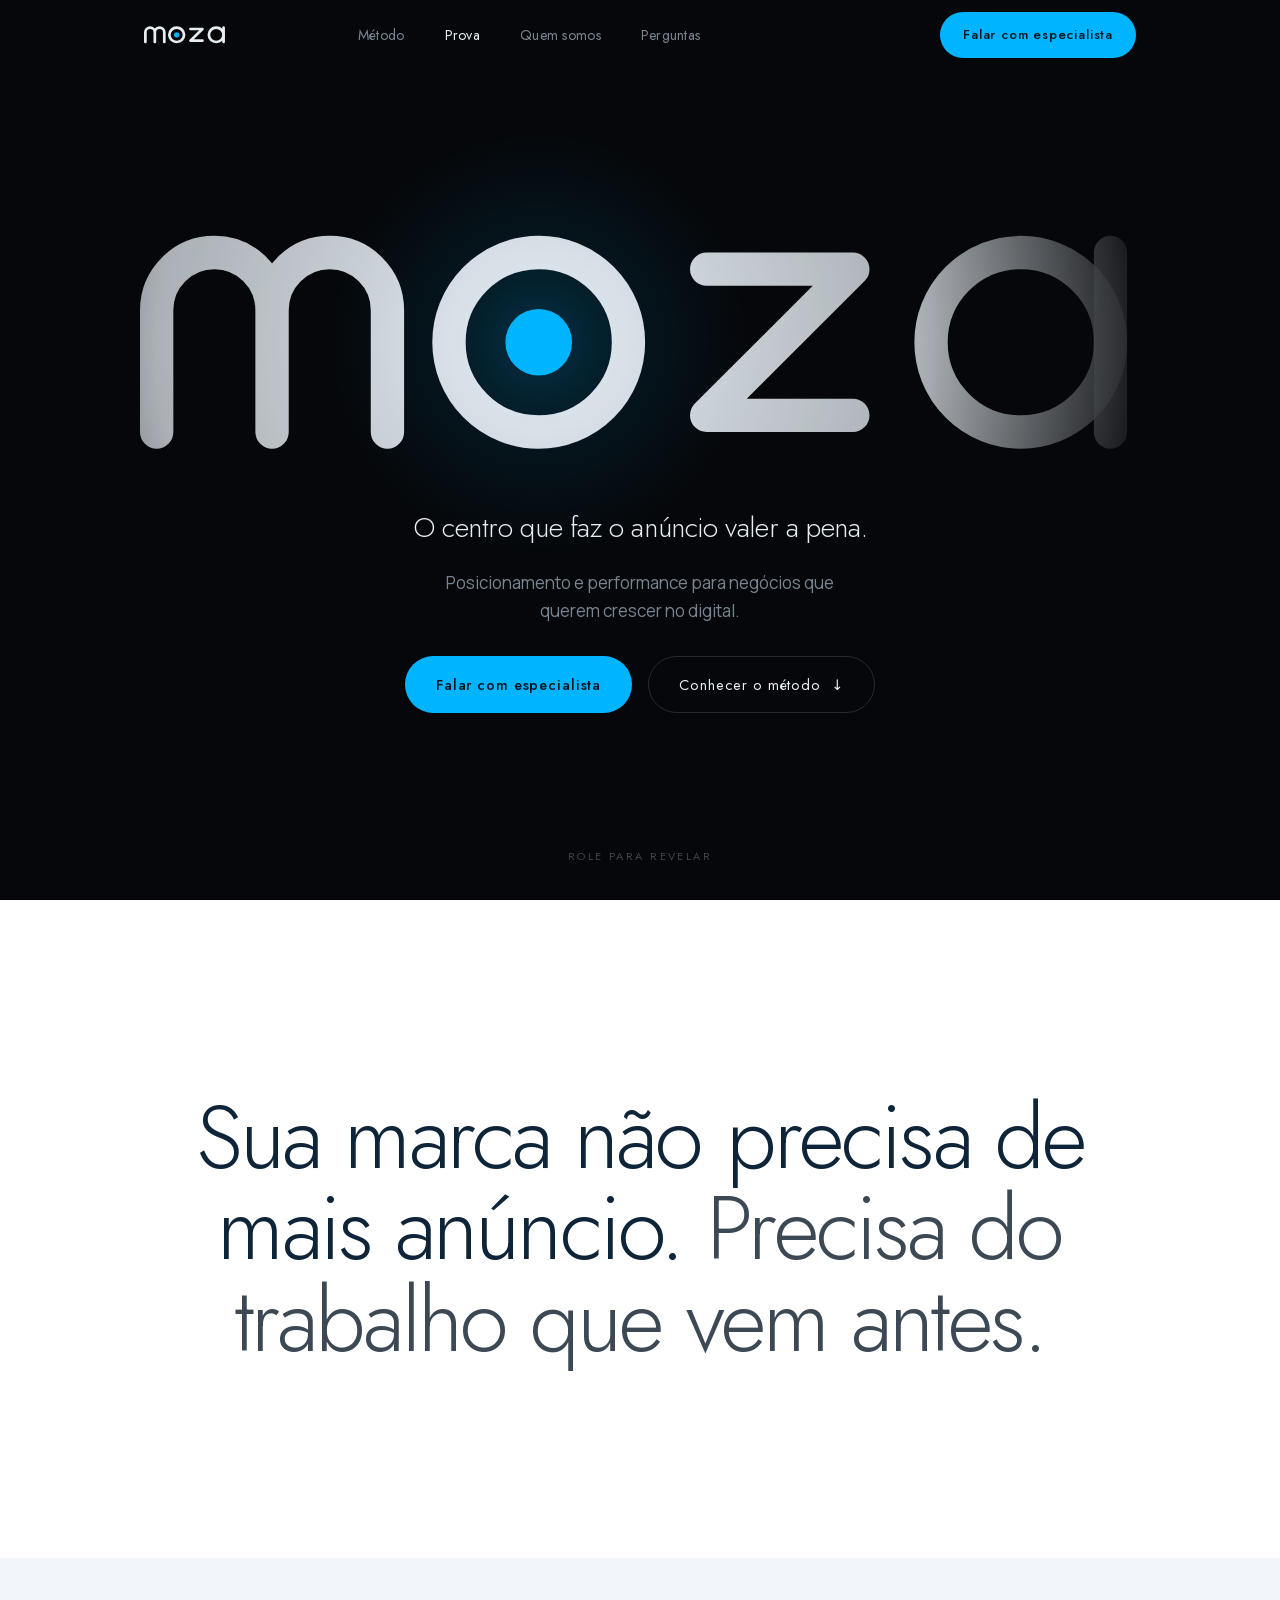
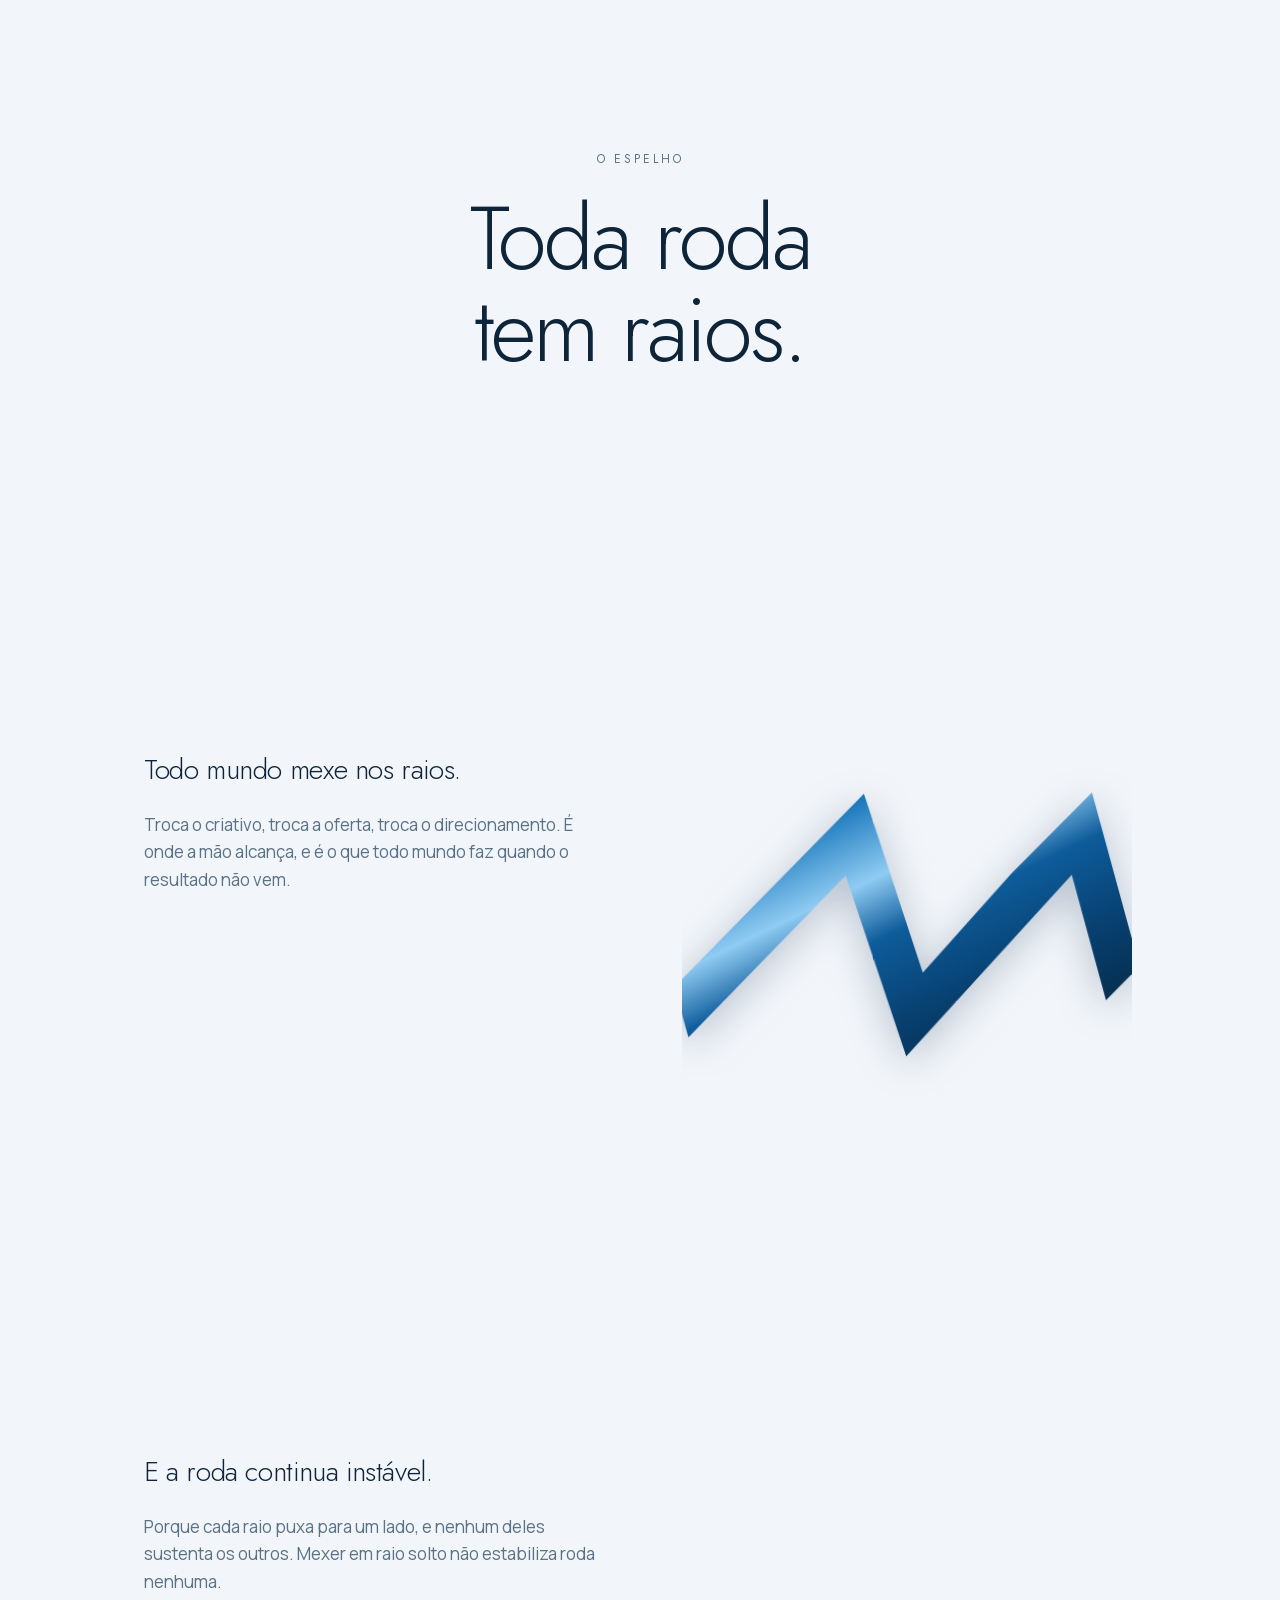
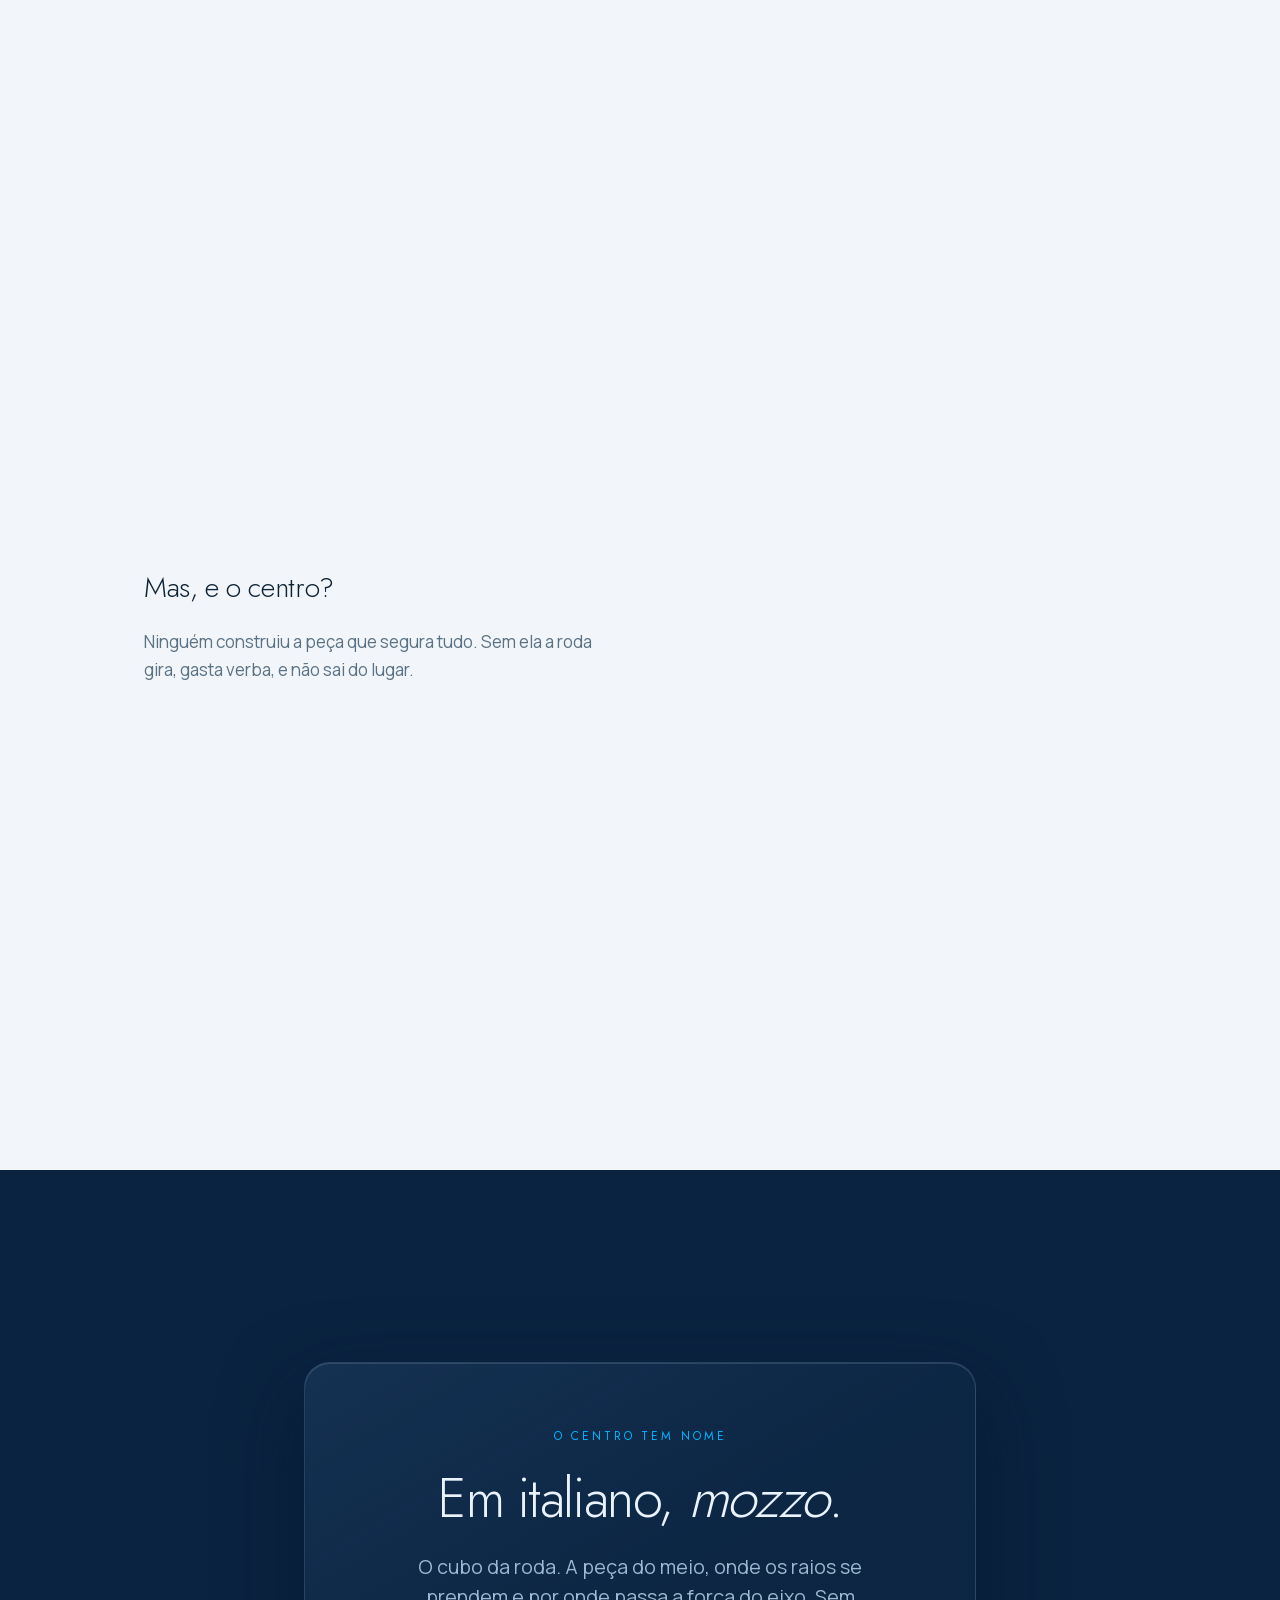
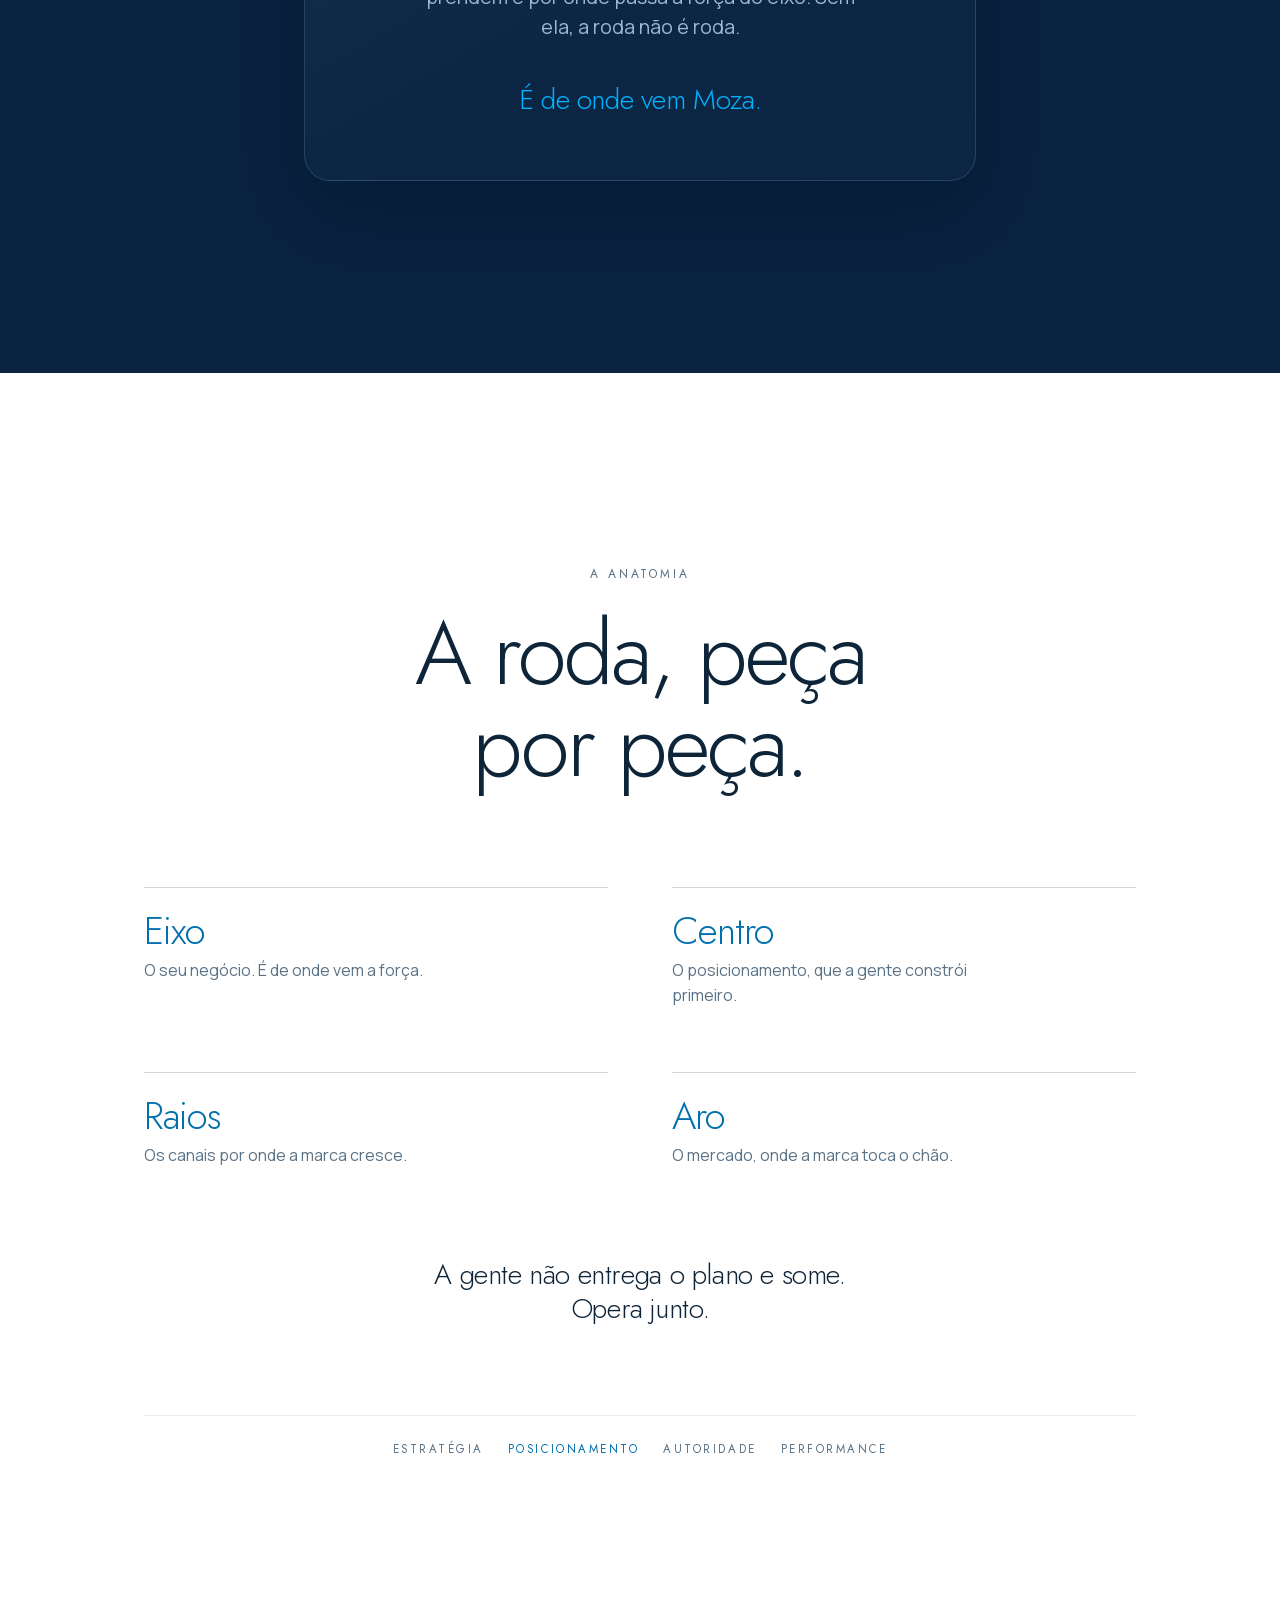
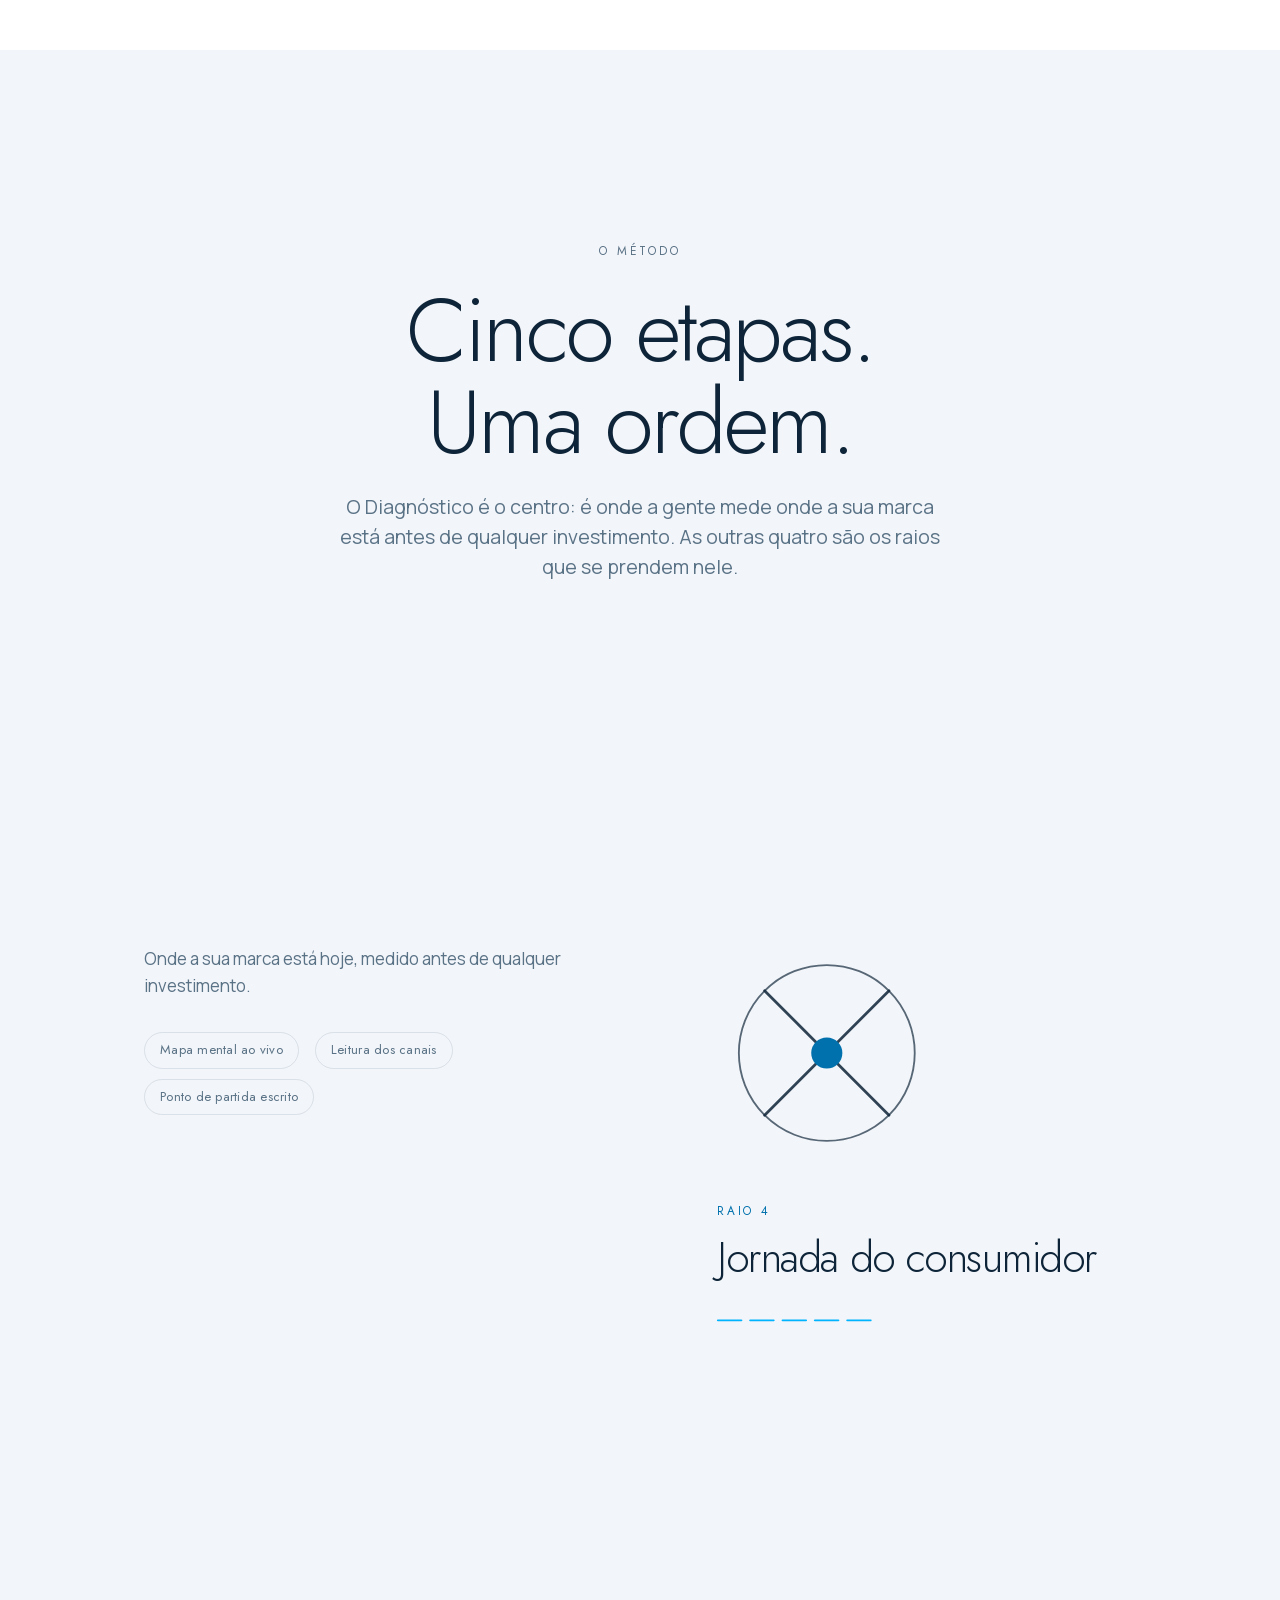
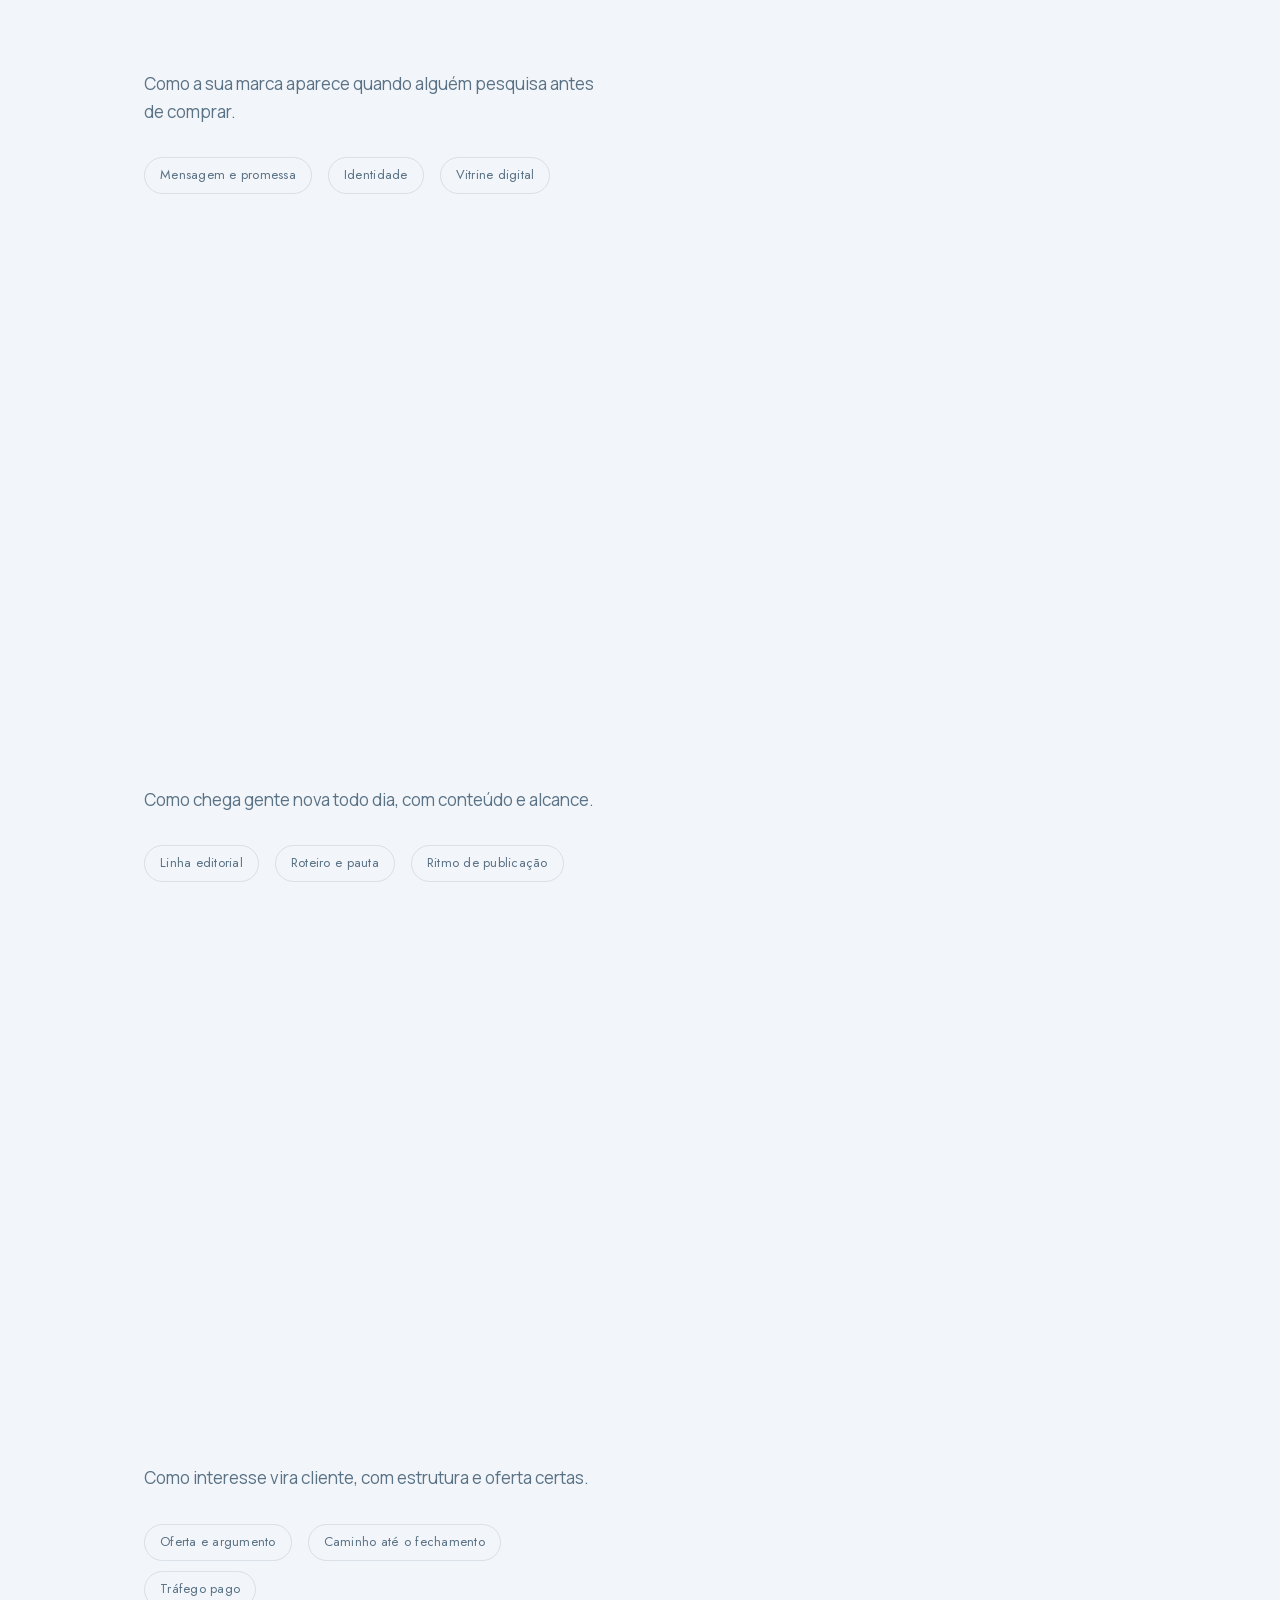
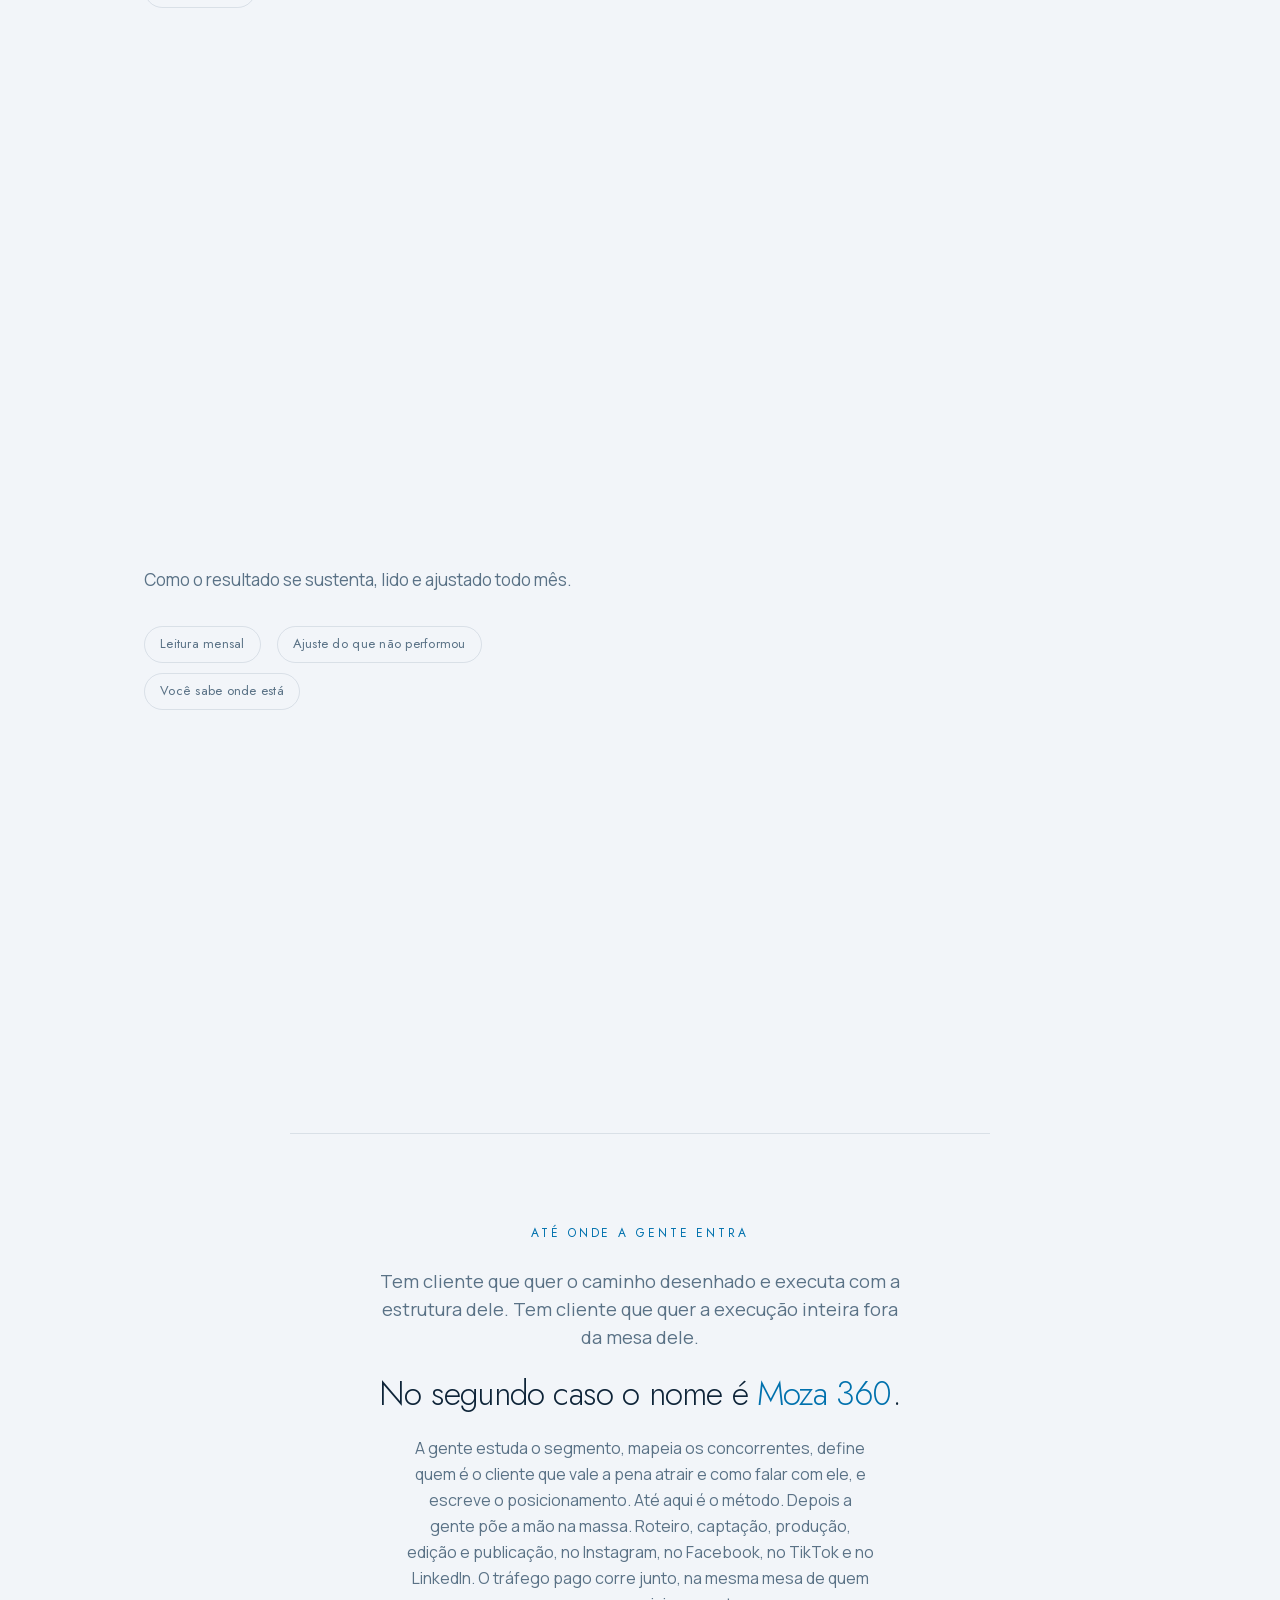
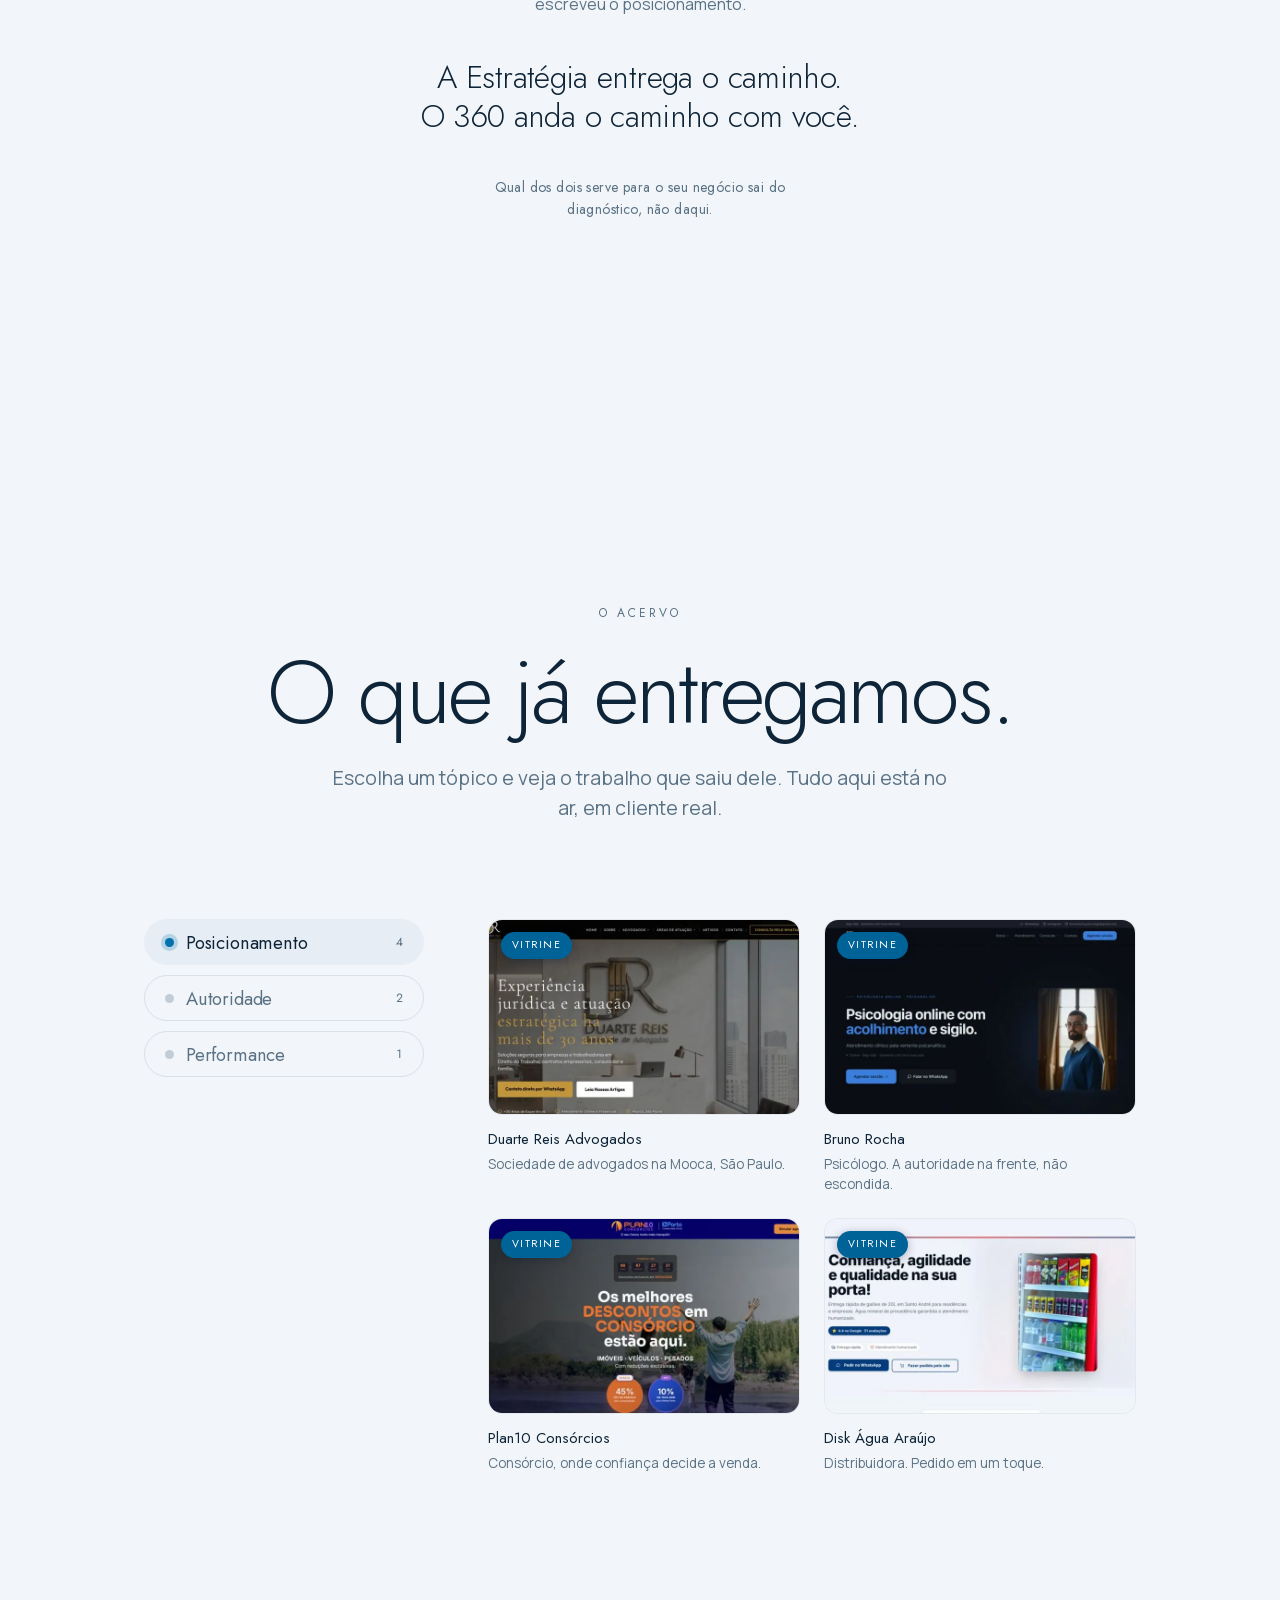
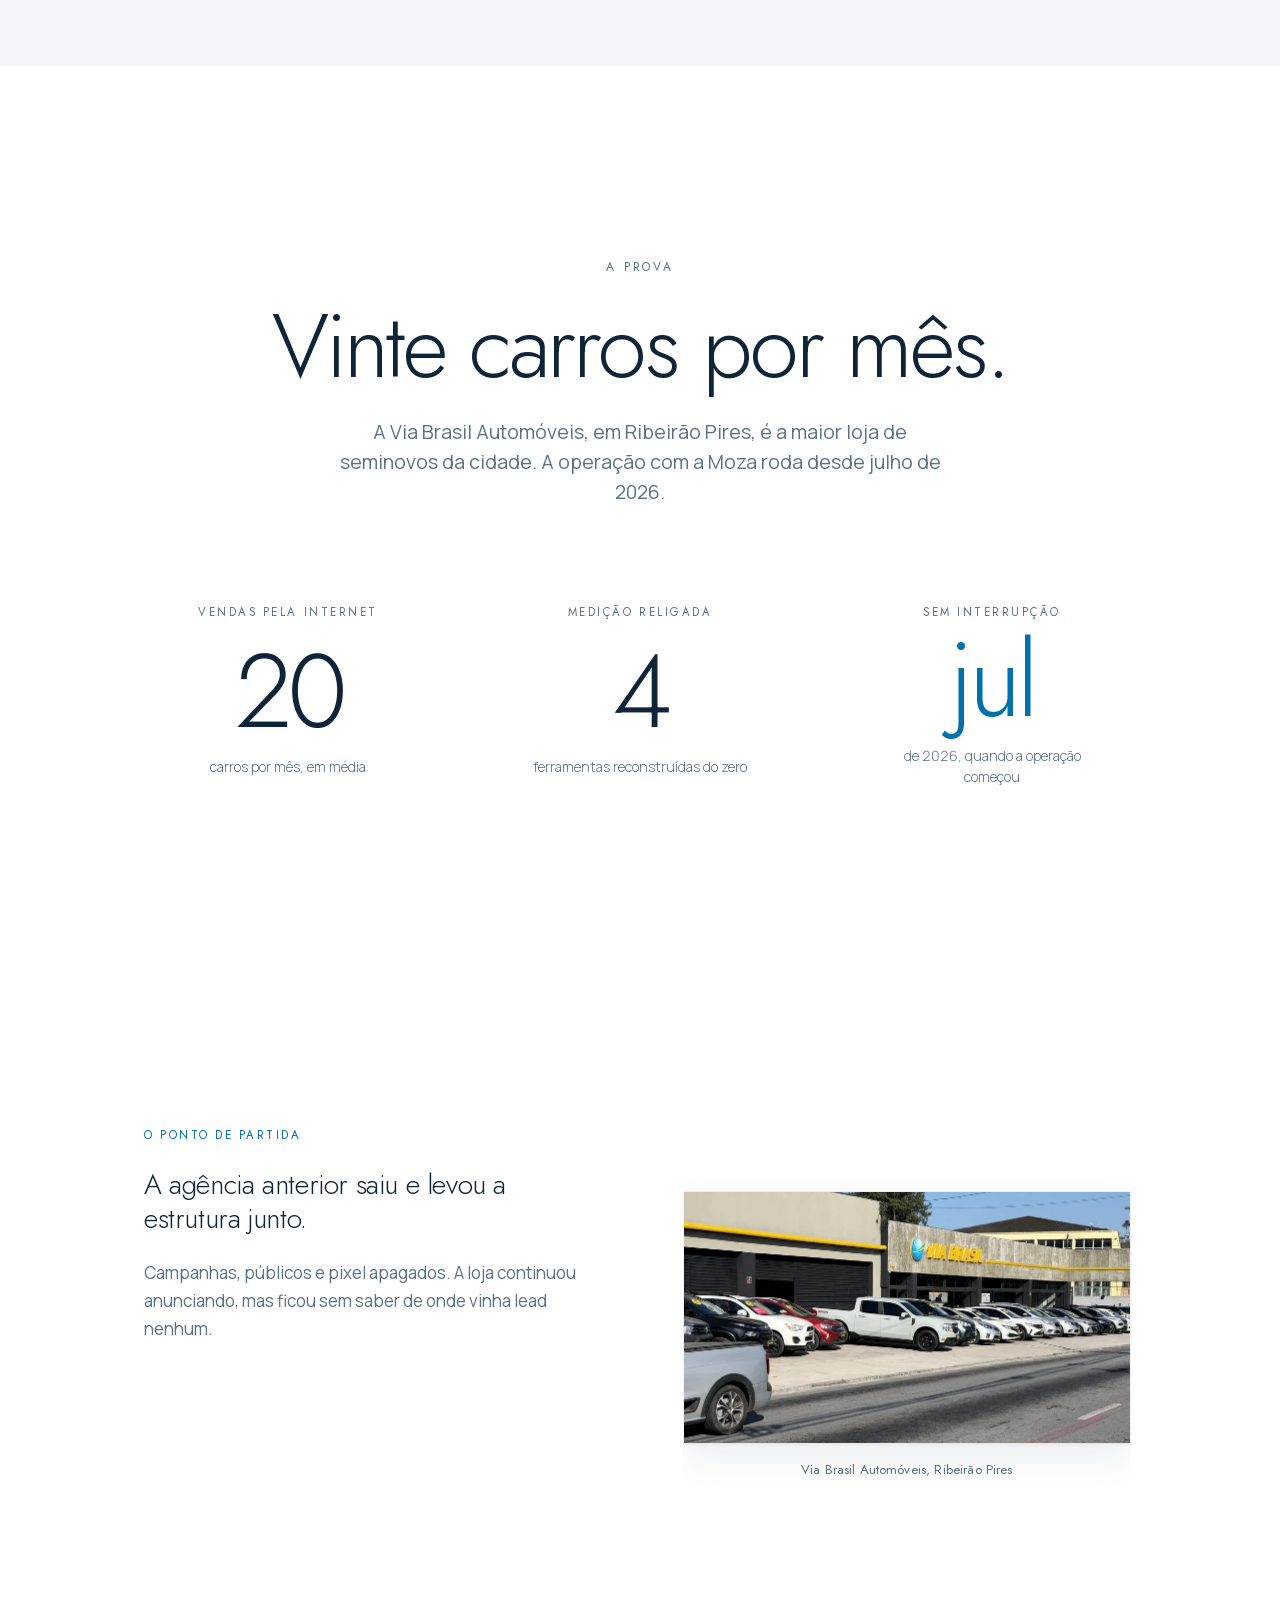
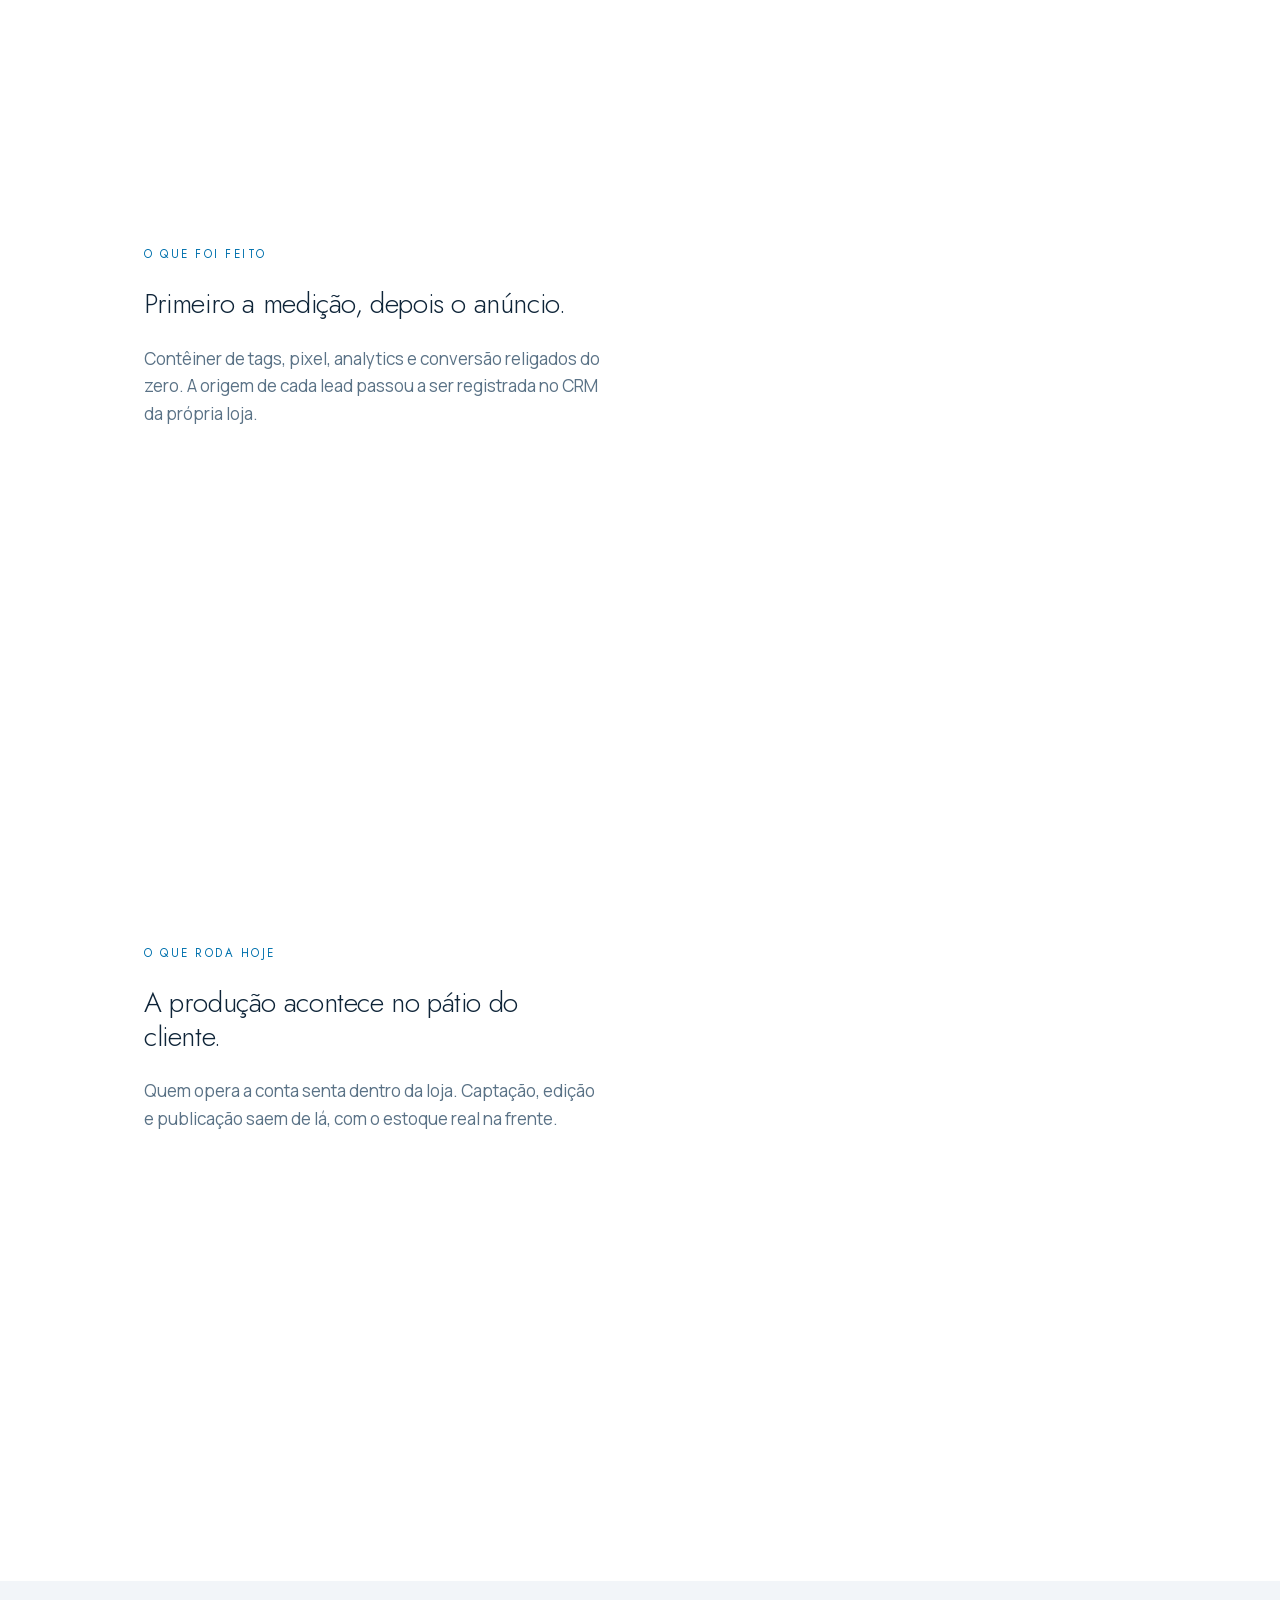
==== commit 02c55913: "Favicon do M, descrição de compartilhamento e a roda no método Favicon: o M do carrossel, branco sob" ====
--- a/public/index.html
+++ b/public/index.html
@@ -12,14 +12,17 @@
 <meta property="og:locale" content="pt_BR">
 <meta property="og:url" content="https://mozabr.com.br/">
 <meta property="og:title" content="Moza | Posicionamento e Performance">
-<meta property="og:description" content="O centro que faz o anúncio valer a pena.">
+<meta property="og:description" content="Posicionamento e performance para negócios que querem crescer no digital.">
 <meta property="og:image" content="https://mozabr.com.br/assets/img/og-moza.png">
 <meta property="og:image:width" content="1200">
 <meta property="og:image:height" content="630">
 <meta name="twitter:card" content="summary_large_image">
+<meta name="twitter:title" content="Moza | Posicionamento e Performance">
+<meta name="twitter:description" content="Posicionamento e performance para negócios que querem crescer no digital.">
 <meta name="twitter:image" content="https://mozabr.com.br/assets/img/og-moza.png">
-<link rel="icon" href="assets/img/logo/moza-avatar-ciano.svg" type="image/svg+xml">
-<link rel="apple-touch-icon" href="assets/img/logo/moza-avatar-ciano.png">
+<link rel="icon" href="/favicon.ico" sizes="48x48">
+<link rel="icon" href="assets/img/logo/favicon.svg" type="image/svg+xml">
+<link rel="apple-touch-icon" href="assets/img/logo/favicon-180.png">
 <link rel="preload" href="assets/fonts/jost-var.woff2" as="font" type="font/woff2" crossorigin>
 <link rel="preload" href="assets/fonts/manrope-var.woff2" as="font" type="font/woff2" crossorigin>
 <link rel="stylesheet" href="assets/css/moza.css">
@@ -233,26 +236,31 @@
       <div class="duplo__pino" aria-hidden="true">
         <div class="pino__quadro">
           <div class="pino__estado" data-estado><div class="pino__marco">
+            <svg class="rodaMonta" viewBox="0 0 240 240" aria-hidden="true"><circle cx="120" cy="120" r="96" fill="none" stroke="currentColor" stroke-width="2" opacity="0.16"/><line x1="132.0" y1="132.0" x2="187.9" y2="187.9" stroke="currentColor" stroke-width="2" stroke-linecap="round" opacity=".10"/><line x1="108.0" y1="132.0" x2="52.1" y2="187.9" stroke="currentColor" stroke-width="2" stroke-linecap="round" opacity=".10"/><line x1="108.0" y1="108.0" x2="52.1" y2="52.1" stroke="currentColor" stroke-width="2" stroke-linecap="round" opacity=".10"/><line x1="132.0" y1="108.0" x2="187.9" y2="52.1" stroke="currentColor" stroke-width="2" stroke-linecap="round" opacity=".10"/><circle cx="120" cy="120" r="17" fill="var(--ciano-texto,#00B4FF)"/></svg>
             <p class="pino__papel">Centro</p>
             <p class="pino__frase">Diagnóstico</p>
             <div class="pino__reguas"><i class="aceso"></i><i class=""></i><i class=""></i><i class=""></i><i class=""></i></div>
           </div></div>
           <div class="pino__estado" data-estado><div class="pino__marco">
+            <svg class="rodaMonta" viewBox="0 0 240 240" aria-hidden="true"><circle cx="120" cy="120" r="96" fill="none" stroke="currentColor" stroke-width="2" opacity="0.29"/><line x1="132.0" y1="132.0" x2="187.9" y2="187.9" stroke="currentColor" stroke-width="3" stroke-linecap="round" opacity=".85"/><line x1="108.0" y1="132.0" x2="52.1" y2="187.9" stroke="currentColor" stroke-width="2" stroke-linecap="round" opacity=".10"/><line x1="108.0" y1="108.0" x2="52.1" y2="52.1" stroke="currentColor" stroke-width="2" stroke-linecap="round" opacity=".10"/><line x1="132.0" y1="108.0" x2="187.9" y2="52.1" stroke="currentColor" stroke-width="2" stroke-linecap="round" opacity=".10"/><circle cx="120" cy="120" r="17" fill="var(--ciano-texto,#00B4FF)"/></svg>
             <p class="pino__papel">Raio 1</p>
             <p class="pino__frase">Posicionamento</p>
             <div class="pino__reguas"><i class="aceso"></i><i class="aceso"></i><i class=""></i><i class=""></i><i class=""></i></div>
           </div></div>
           <div class="pino__estado" data-estado><div class="pino__marco">
+            <svg class="rodaMonta" viewBox="0 0 240 240" aria-hidden="true"><circle cx="120" cy="120" r="96" fill="none" stroke="currentColor" stroke-width="2" opacity="0.42"/><line x1="132.0" y1="132.0" x2="187.9" y2="187.9" stroke="currentColor" stroke-width="3" stroke-linecap="round" opacity=".85"/><line x1="108.0" y1="132.0" x2="52.1" y2="187.9" stroke="currentColor" stroke-width="3" stroke-linecap="round" opacity=".85"/><line x1="108.0" y1="108.0" x2="52.1" y2="52.1" stroke="currentColor" stroke-width="2" stroke-linecap="round" opacity=".10"/><line x1="132.0" y1="108.0" x2="187.9" y2="52.1" stroke="currentColor" stroke-width="2" stroke-linecap="round" opacity=".10"/><circle cx="120" cy="120" r="17" fill="var(--ciano-texto,#00B4FF)"/></svg>
             <p class="pino__papel">Raio 2</p>
             <p class="pino__frase">Conteúdo que atrai</p>
             <div class="pino__reguas"><i class="aceso"></i><i class="aceso"></i><i class="aceso"></i><i class=""></i><i class=""></i></div>
           </div></div>
           <div class="pino__estado" data-estado><div class="pino__marco">
+            <svg class="rodaMonta" viewBox="0 0 240 240" aria-hidden="true"><circle cx="120" cy="120" r="96" fill="none" stroke="currentColor" stroke-width="2" opacity="0.55"/><line x1="132.0" y1="132.0" x2="187.9" y2="187.9" stroke="currentColor" stroke-width="3" stroke-linecap="round" opacity=".85"/><line x1="108.0" y1="132.0" x2="52.1" y2="187.9" stroke="currentColor" stroke-width="3" stroke-linecap="round" opacity=".85"/><line x1="108.0" y1="108.0" x2="52.1" y2="52.1" stroke="currentColor" stroke-width="3" stroke-linecap="round" opacity=".85"/><line x1="132.0" y1="108.0" x2="187.9" y2="52.1" stroke="currentColor" stroke-width="2" stroke-linecap="round" opacity=".10"/><circle cx="120" cy="120" r="17" fill="var(--ciano-texto,#00B4FF)"/></svg>
             <p class="pino__papel">Raio 3</p>
             <p class="pino__frase">Venda</p>
             <div class="pino__reguas"><i class="aceso"></i><i class="aceso"></i><i class="aceso"></i><i class="aceso"></i><i class=""></i></div>
           </div></div>
           <div class="pino__estado" data-estado><div class="pino__marco">
+            <svg class="rodaMonta" viewBox="0 0 240 240" aria-hidden="true"><circle cx="120" cy="120" r="96" fill="none" stroke="currentColor" stroke-width="2" opacity="0.68"/><line x1="132.0" y1="132.0" x2="187.9" y2="187.9" stroke="currentColor" stroke-width="3" stroke-linecap="round" opacity=".85"/><line x1="108.0" y1="132.0" x2="52.1" y2="187.9" stroke="currentColor" stroke-width="3" stroke-linecap="round" opacity=".85"/><line x1="108.0" y1="108.0" x2="52.1" y2="52.1" stroke="currentColor" stroke-width="3" stroke-linecap="round" opacity=".85"/><line x1="132.0" y1="108.0" x2="187.9" y2="52.1" stroke="currentColor" stroke-width="3" stroke-linecap="round" opacity=".85"/><circle cx="120" cy="120" r="17" fill="var(--ciano-texto,#00B4FF)"/></svg>
             <p class="pino__papel">Raio 4</p>
             <p class="pino__frase">Jornada do consumidor</p>
             <div class="pino__reguas"><i class="aceso"></i><i class="aceso"></i><i class="aceso"></i><i class="aceso"></i><i class="aceso"></i></div>
--- a/public/assets/css/site.css
+++ b/public/assets/css/site.css
@@ -495,3 +495,20 @@
   padding:5px 11px;border-radius:999px;color:#fff;
   background:color-mix(in srgb,var(--tomAba) 88%,black);
   box-shadow:0 2px 10px rgba(0,20,45,.3)}
+
+/* --------------------------------------------------------------------------
+   A roda se montando
+   Preenche o objeto travado do método com o próprio assunto da seção: o centro
+   existe primeiro, e cada etapa prende um raio nele. Não é enfeite, é o
+   argumento desenhado.
+   -------------------------------------------------------------------------- */
+.rodaMonta{width:min(58%,260px);height:auto;margin-bottom:var(--s4);
+  color:var(--claro);display:block}
+.rodaMonta circle,.rodaMonta line{transition:opacity 700ms ease,stroke-width 700ms ease}
+
+/* O nome da etapa não pode ser cortado. "Posicionamento" tem 14 caracteres e
+   o quadro do objeto travado tem overflow escondido: max-width apertado aqui
+   engolia a palavra. */
+.pino__marco{max-width:100%}
+.pino__frase{max-width:none;overflow-wrap:break-word;hyphens:none}
+.pino__marco .pino__frase{font-size:clamp(1.6rem,3.4vw,2.7rem)}
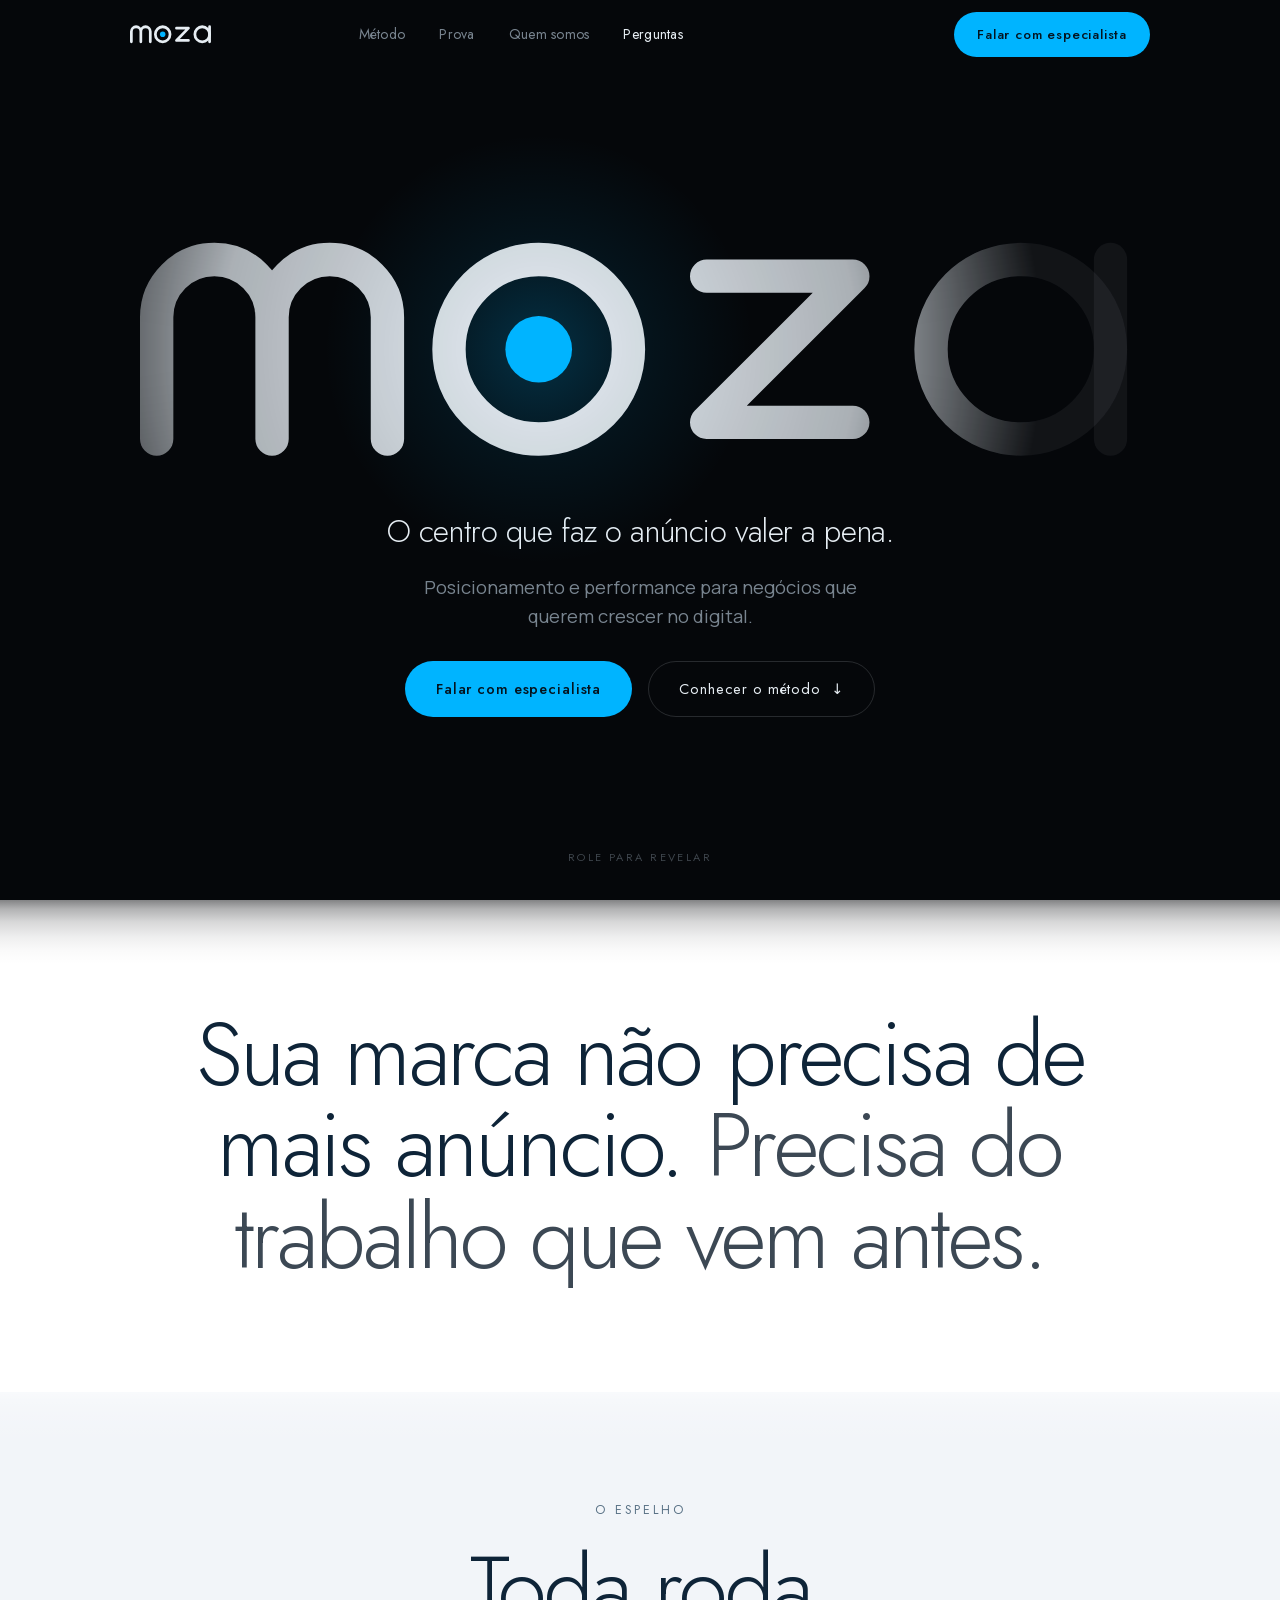
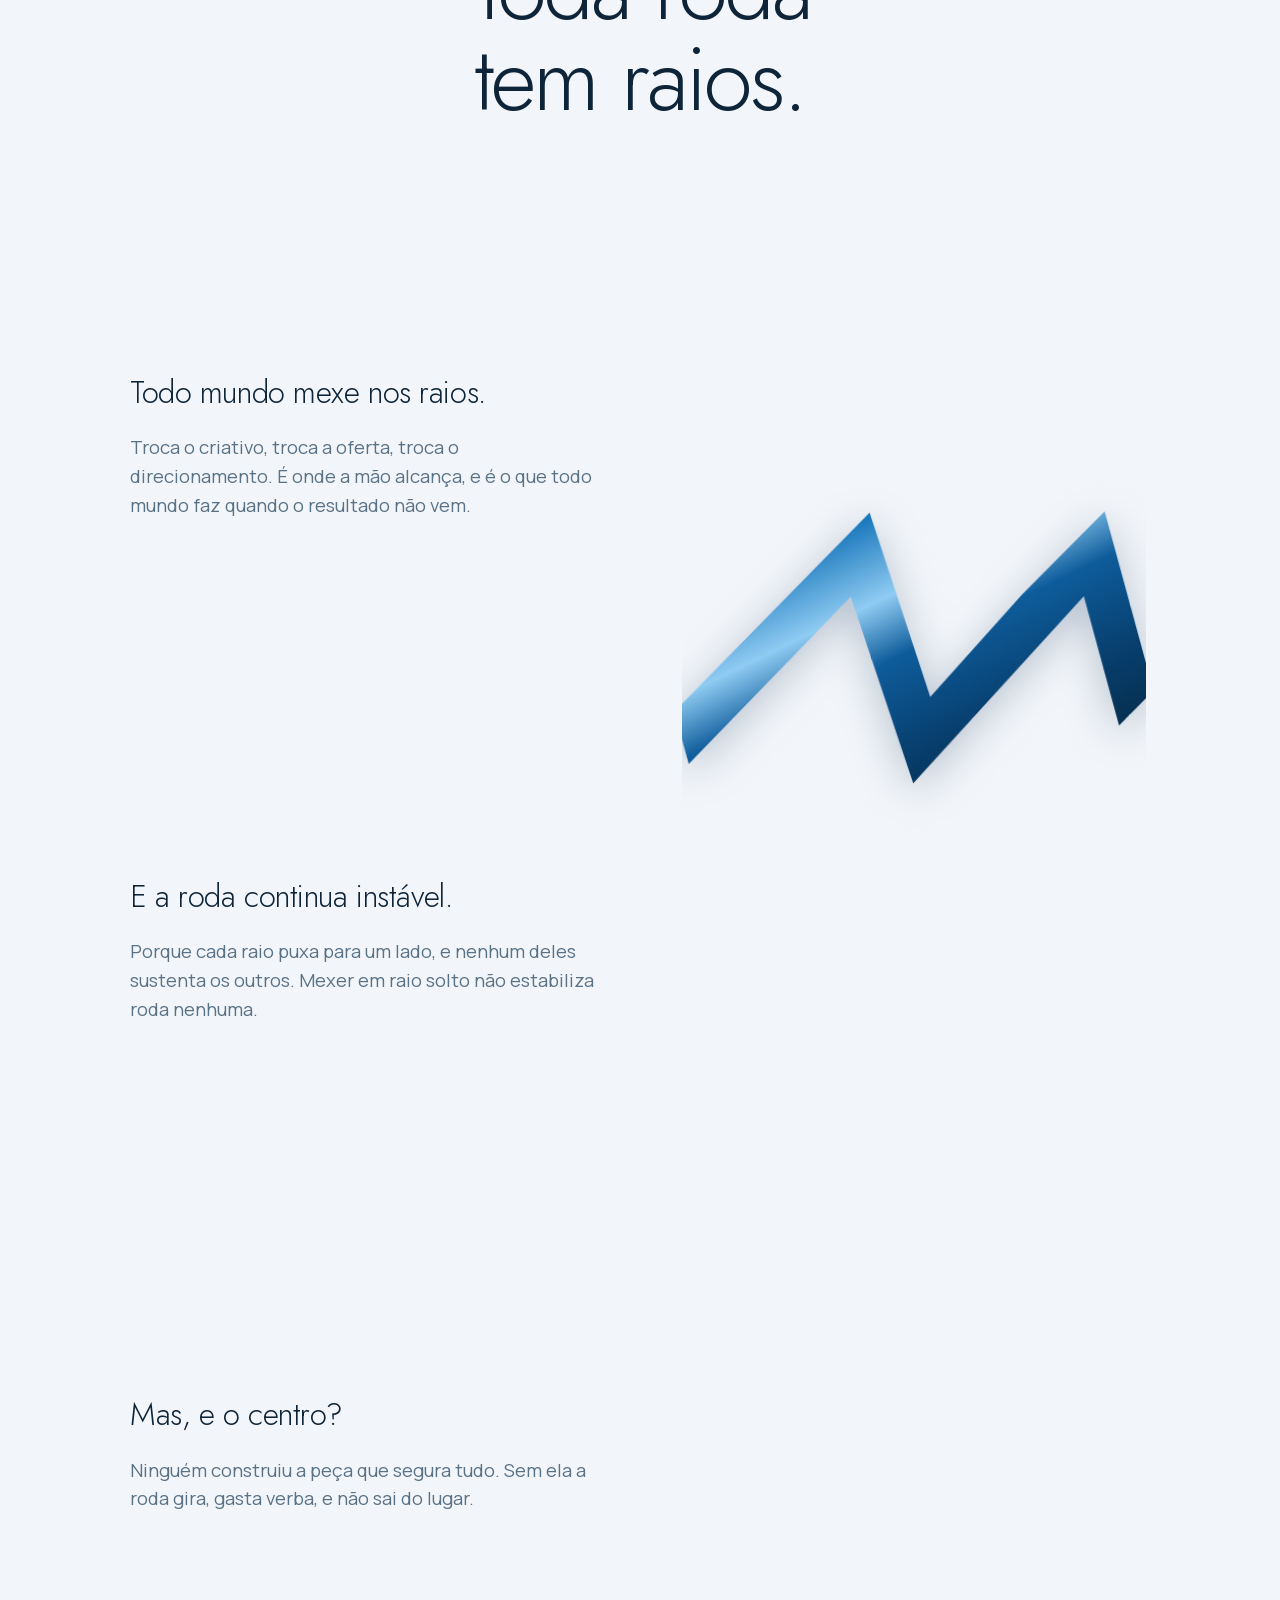
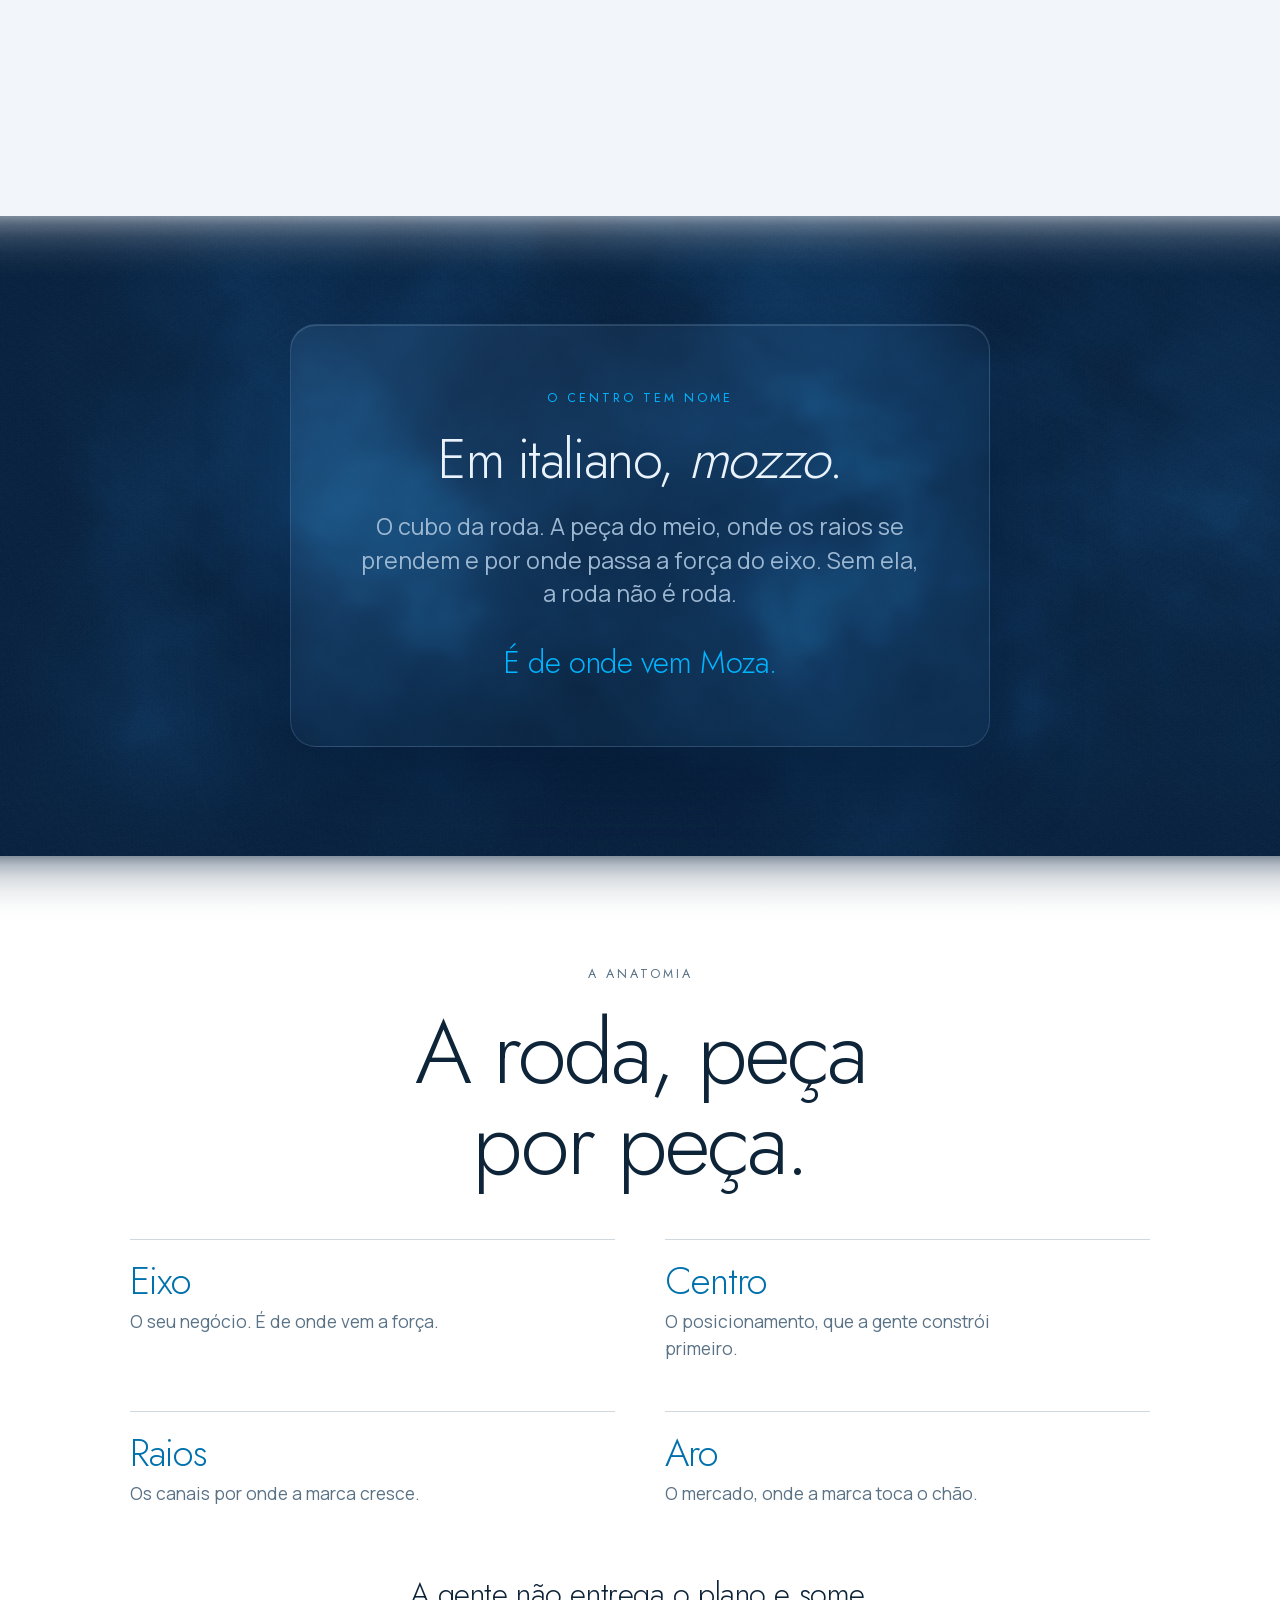
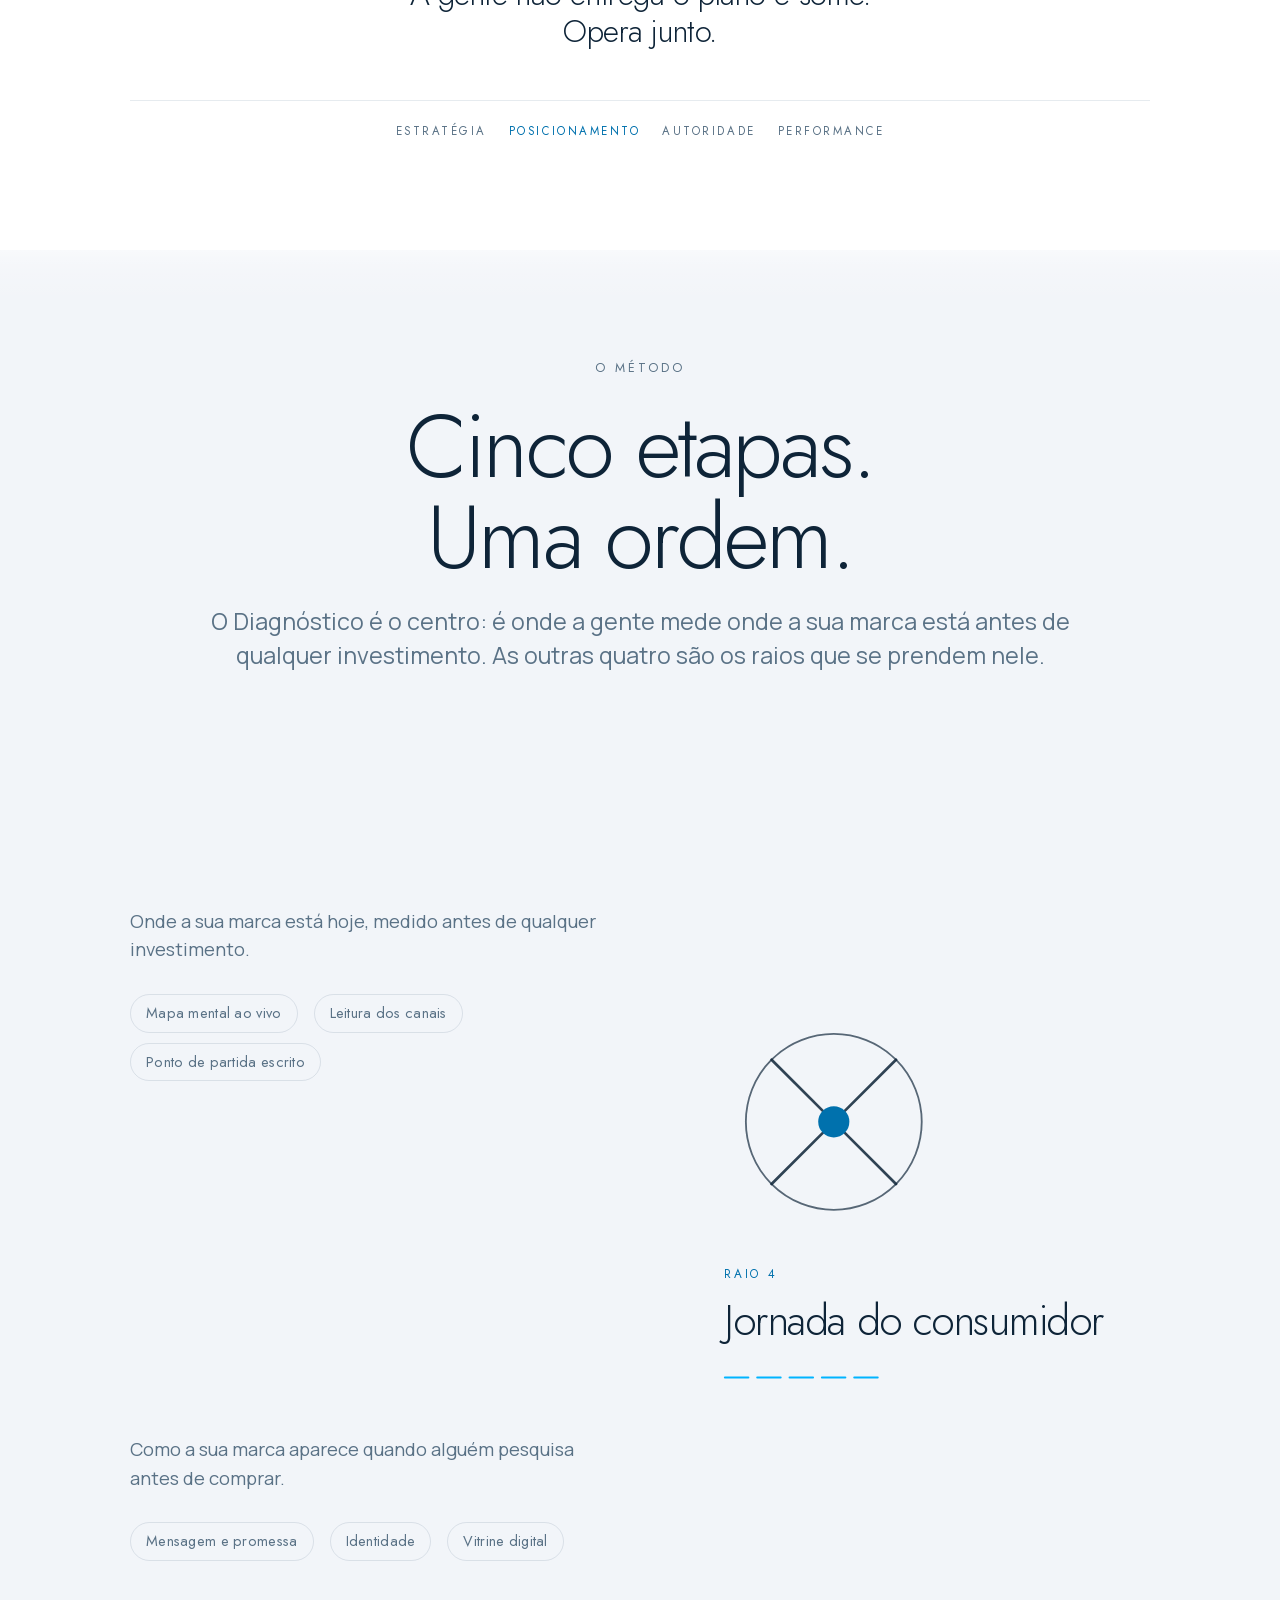
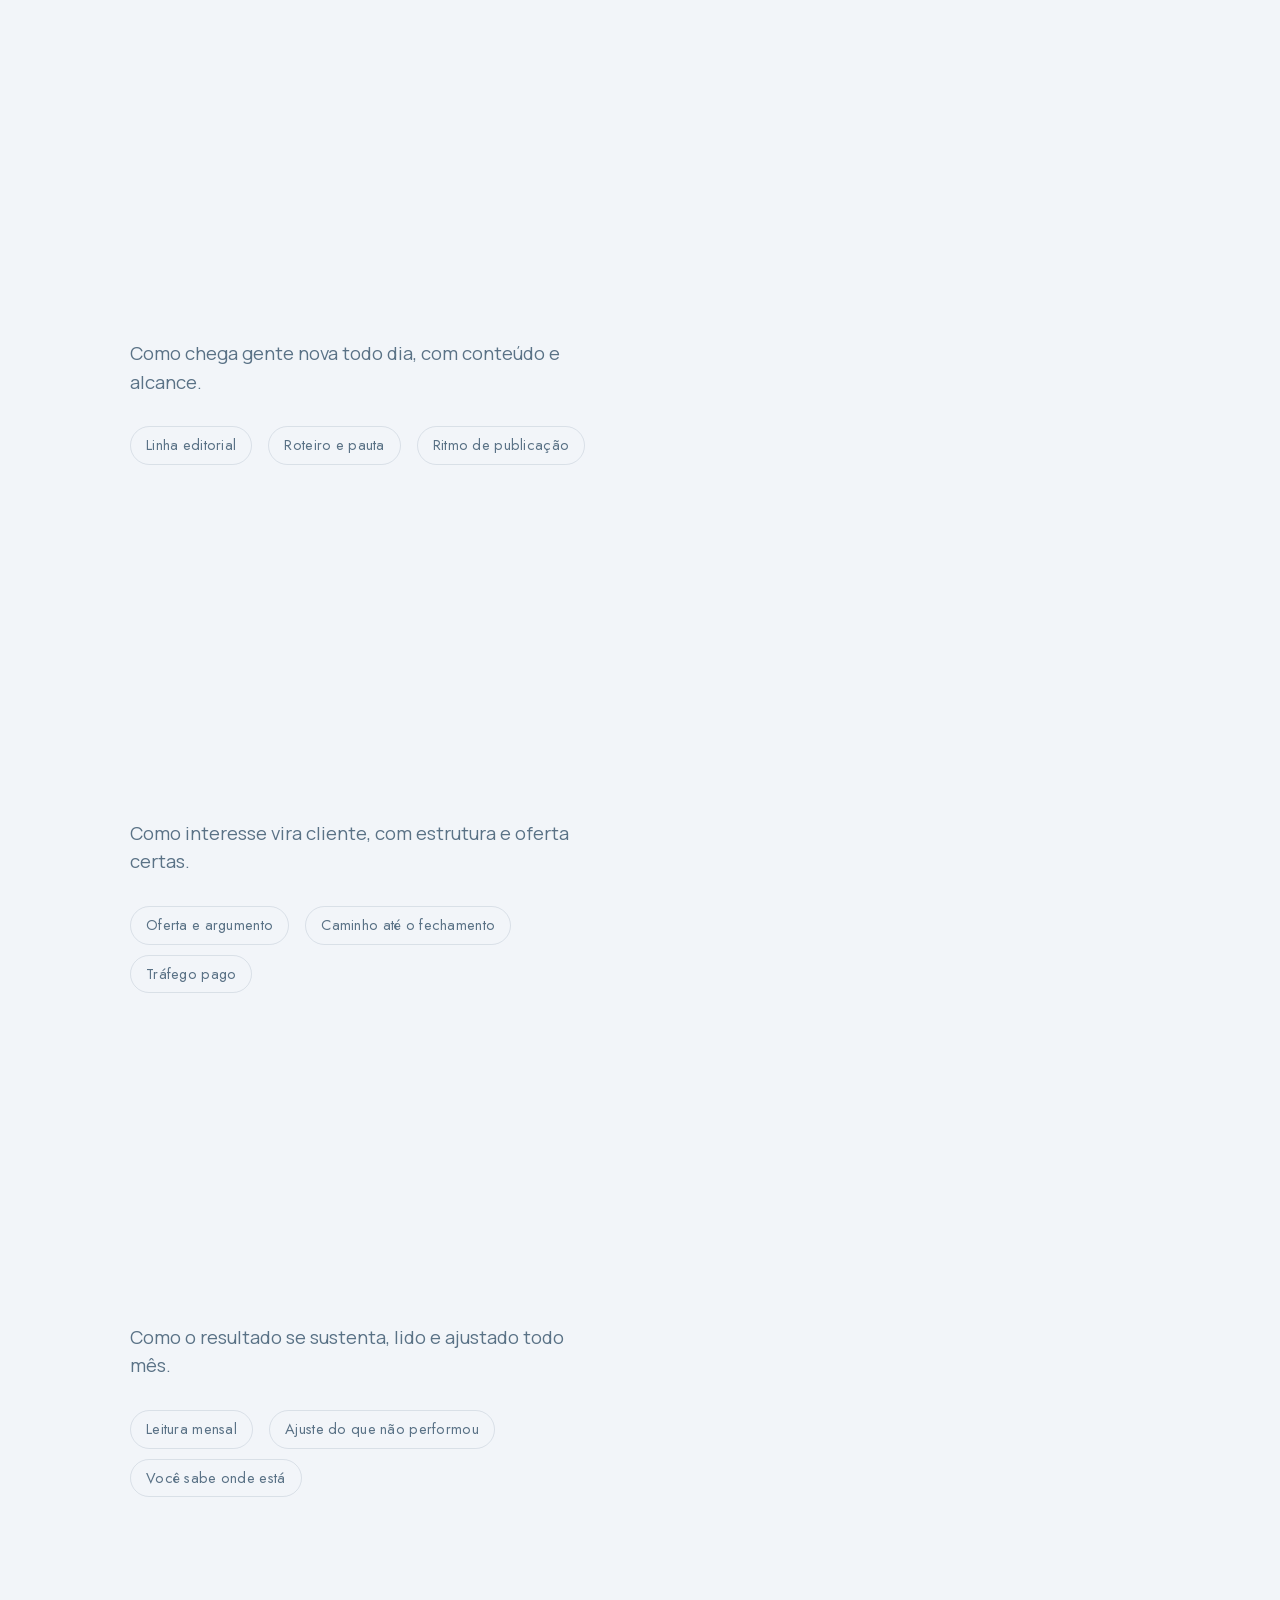
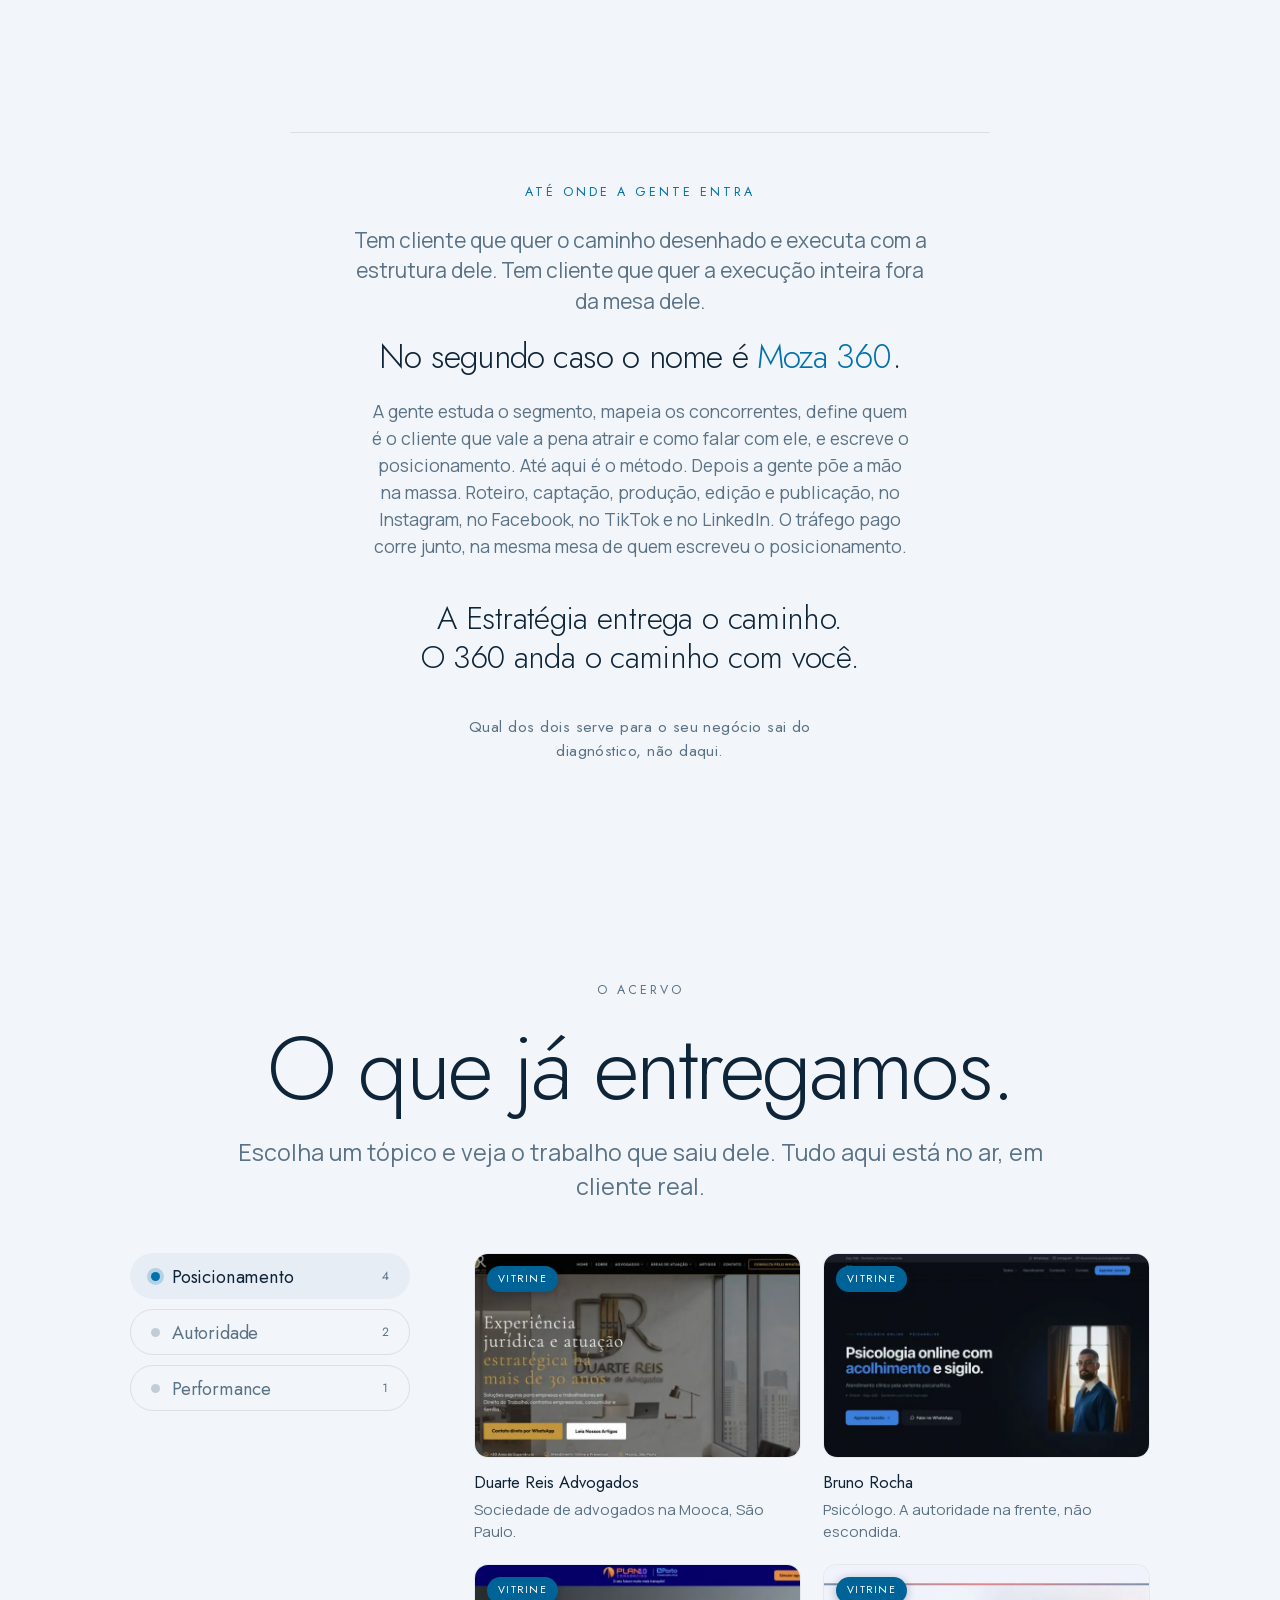
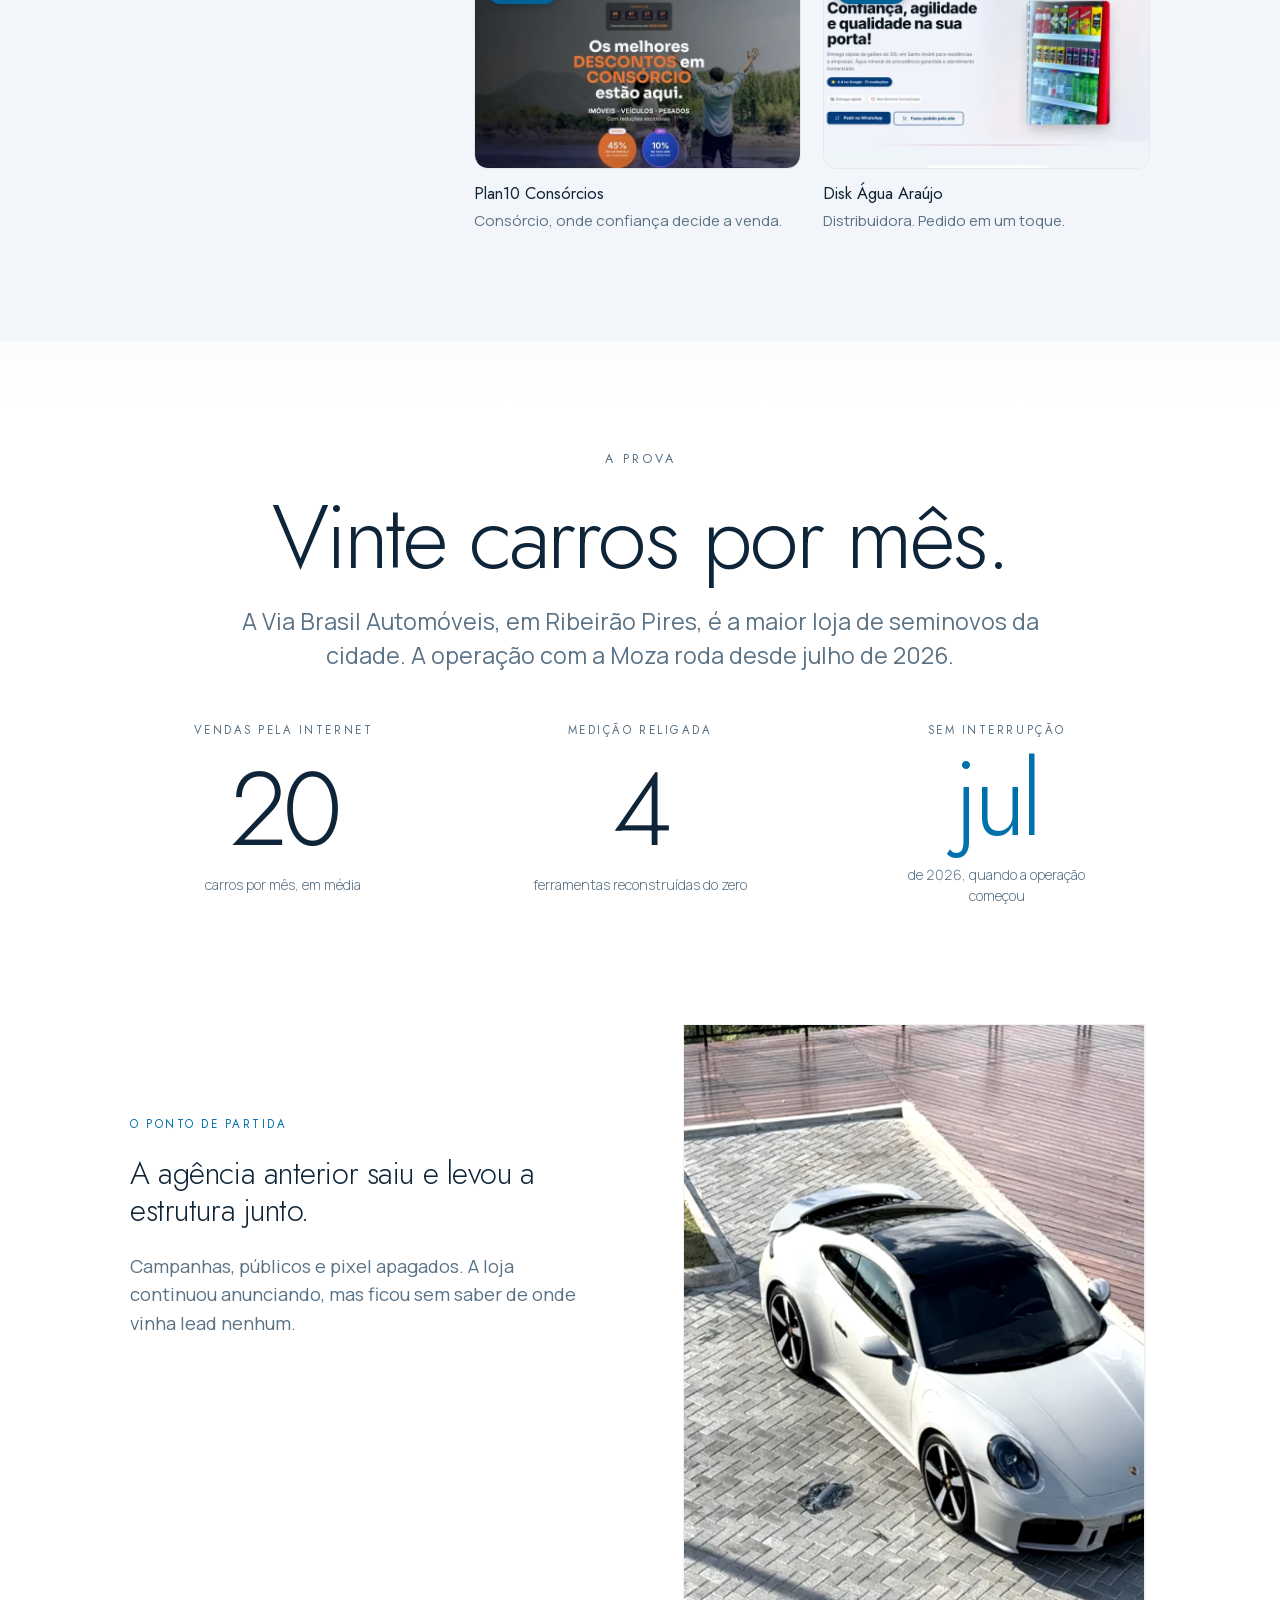
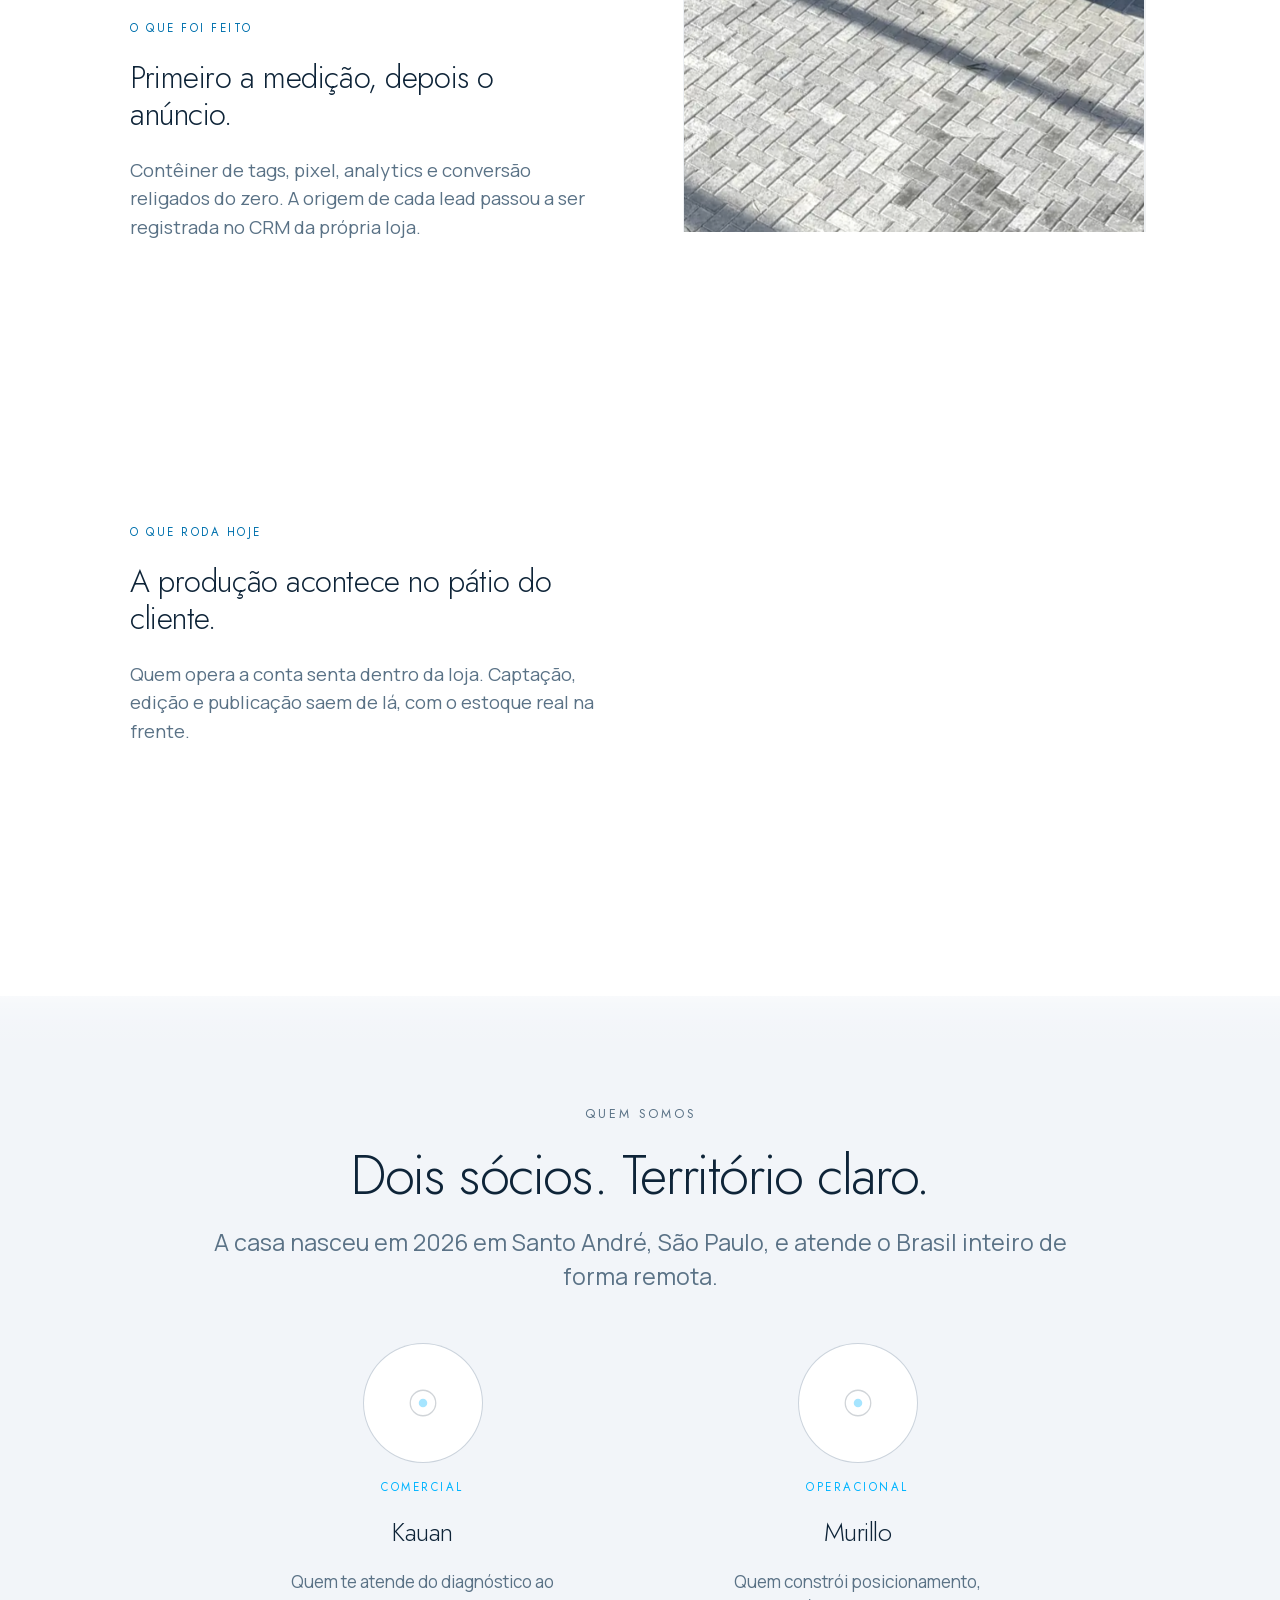
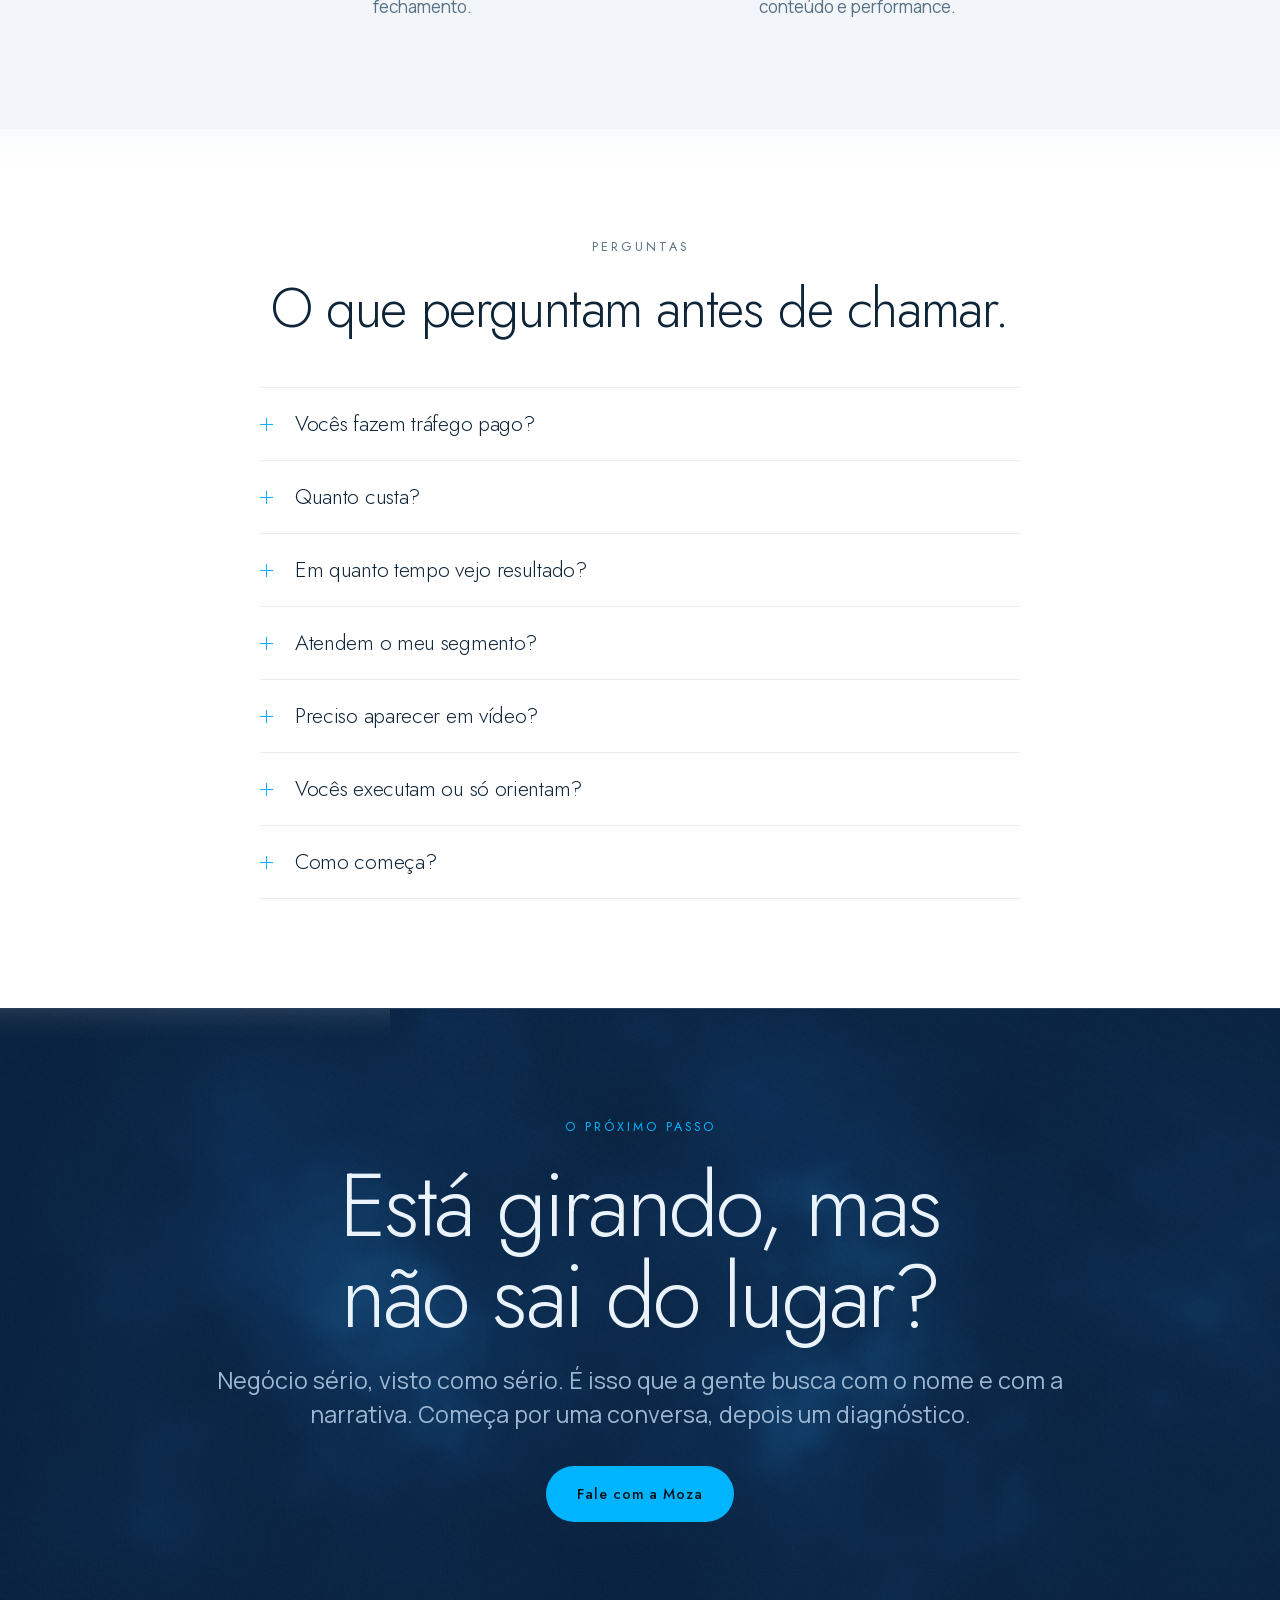
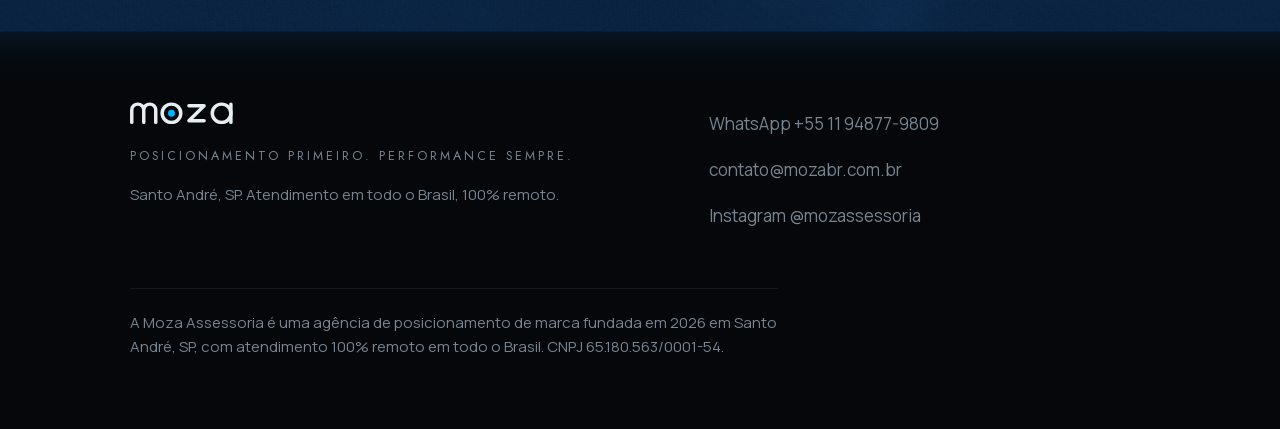
==== commit ebbc1e98: "Campo vivo no azul, emenda entre faixas e pop no botão Três referências trazidas dos sites que o Kau" ====
--- a/public/index.html
+++ b/public/index.html
@@ -156,7 +156,8 @@
   </section>
 
   <!-- O NOME · carrossel 03/05 -->
-  <section class="secao tom-azul" id="nome" data-chao="#0A2340" data-tom="escuro">
+  <section class="secao tom-azul campo" id="nome" data-chao="#0A2340" data-tom="escuro"
+           data-campo data-campo-a="#0A2340" data-campo-b="#123F6B" data-campo-c="#1E6FA8" data-campo-forca="0.9">
     <div class="env env--estreito">
       <div class="vidro centro entra">
         <p class="etiqueta etiqueta--ciano">O centro tem nome</p>
@@ -490,7 +491,8 @@
   </section>
 
   <!-- CHAMADA -->
-  <section class="secao chamada tom-azul" data-chao="#0A2340" data-tom="escuro">
+  <section class="secao chamada tom-azul campo" data-chao="#0A2340" data-tom="escuro"
+           data-campo data-campo-a="#0A2340" data-campo-b="#0F3560" data-campo-c="#1B6499" data-campo-forca="0.8">
     <div class="env centro entra">
       <p class="etiqueta etiqueta--ciano">O próximo passo</p>
       <h2 class="tela" style="margin-top:var(--s3);max-width:17ch">Está girando, mas não sai do lugar?</h2>
@@ -523,6 +525,7 @@
 </footer>
 
 <script src="assets/js/luz.js"></script>
+<script src="assets/js/campo.js"></script>
 <script src="assets/js/site.js"></script>
 </body>
 </html>
--- a/public/assets/css/moza.css
+++ b/public/assets/css/moza.css
@@ -30,8 +30,8 @@
   --f-display:'Jost','Futura','Century Gothic',system-ui,sans-serif;
   --f-corpo:'Manrope',system-ui,-apple-system,'Segoe UI',sans-serif;
 
-  --s1:8px;  --s2:16px; --s3:24px; --s4:40px; --s5:64px;
-  --s6:96px; --s7:144px; --s8:200px;
+  --s1:8px;  --s2:16px; --s3:22px; --s4:34px; --s5:50px;
+  --s6:70px; --s7:96px;  --s8:124px;
 
   --largura:1120px;
   --canto:2px;
@@ -45,7 +45,7 @@
 @media (prefers-reduced-motion:reduce){html{scroll-behavior:auto}}
 
 body{margin:0;background:transparent;color:var(--claro);
-  font-family:var(--f-corpo);font-size:17px;line-height:1.6;font-weight:400;
+  font-family:var(--f-corpo);font-size:18.5px;line-height:1.56;font-weight:400;
   -webkit-font-smoothing:antialiased;overflow-x:hidden}
 
 img,svg,video{max-width:100%;height:auto;display:block}
@@ -54,7 +54,7 @@
 /* --------------------------------------------------------------------------
    Tipografia
    -------------------------------------------------------------------------- */
-.etiqueta{margin:0;font-family:var(--f-display);font-weight:400;font-size:12px;
+.etiqueta{margin:0;font-family:var(--f-display);font-weight:400;font-size:12.5px;
   letter-spacing:.24em;text-transform:uppercase;color:var(--mudo)}
 .etiqueta--ciano{color:var(--ciano)}
 
@@ -66,10 +66,10 @@
   font-size:clamp(2rem,4.6vw,3.4rem);line-height:1.06;letter-spacing:-.026em;
   text-wrap:balance}
 .sub{margin:0;font-family:var(--f-display);font-weight:300;
-  font-size:clamp(1.3rem,2.4vw,1.75rem);line-height:1.2;letter-spacing:-.014em}
-
-.corpo{margin:0;color:var(--mudo);max-width:56ch;font-size:17px;line-height:1.62}
-.corpo--g{font-size:clamp(1.05rem,1.6vw,1.22rem);line-height:1.55}
+  font-size:clamp(1.45rem,2.6vw,1.95rem);line-height:1.18;letter-spacing:-.014em}
+
+.corpo{margin:0;color:var(--mudo);max-width:58ch;font-size:18.5px;line-height:1.55}
+.corpo--g{font-size:clamp(1.2rem,1.9vw,1.45rem);line-height:1.45}
 .corpo strong{color:var(--claro);font-weight:600}
 
 /* Número grande com rótulo pequeno. Só onde o número é o assunto. */
@@ -81,8 +81,8 @@
 /* --------------------------------------------------------------------------
    Estrutura. Cada seção é um tempo: entrada, sustentação, saída.
    -------------------------------------------------------------------------- */
-.secao{padding-block:clamp(var(--s6),15vw,var(--s8));position:relative}
-.secao--curta{padding-block:clamp(var(--s5),10vw,var(--s7))}
+.secao{padding-block:clamp(var(--s6),8.5vw,var(--s8));position:relative}
+.secao--curta{padding-block:clamp(var(--s5),6vw,var(--s6))}
 .env{width:100%;max-width:var(--largura);margin-inline:auto;
   padding-inline:clamp(22px,5vw,var(--s5))}
 .env--estreito{max-width:800px}
--- a/public/assets/css/site.css
+++ b/public/assets/css/site.css
@@ -83,19 +83,19 @@
 /* --------------------------------------------------------------------------
    O espelho
    -------------------------------------------------------------------------- */
-.dores{display:grid;gap:var(--s4);margin-top:clamp(var(--s5),8vw,var(--s6))}
+.dores{display:grid;gap:var(--s4);margin-top:clamp(var(--s4),5vw,var(--s5))}
 .dores>*{min-width:0}
 @media (min-width:820px){.dores{grid-template-columns:repeat(3,1fr);gap:var(--s5)}}
 .dor{display:flex;flex-direction:column;gap:12px;padding-top:var(--s3);
   border-top:1px solid var(--fio-2)}
 .dor h3{margin:0;font-family:var(--f-display);font-weight:300;font-size:1.32rem;
   line-height:1.18;letter-spacing:-.016em;color:var(--claro)}
-.dor p{margin:0;color:var(--mudo);font-size:15.5px;line-height:1.6}
+.dor p{margin:0;color:var(--mudo);font-size:17px;line-height:1.55}
 
 /* --------------------------------------------------------------------------
    O método · cada etapa é um tempo
    -------------------------------------------------------------------------- */
-.etapas{display:grid;gap:clamp(var(--s5),9vw,var(--s7));margin-top:clamp(var(--s5),9vw,var(--s6))}
+.etapas{display:grid;gap:clamp(var(--s4),6vw,var(--s6));margin-top:clamp(var(--s4),5vw,var(--s5))}
 .etapa{display:grid;gap:var(--s3);max-width:760px;margin-inline:auto;text-align:center;
   justify-items:center}
 .etapa__papel{margin:0;font-family:var(--f-display);font-size:11.5px;letter-spacing:.24em;
@@ -103,16 +103,16 @@
 .etapa__nome{margin:0;font-family:var(--f-display);font-weight:300;
   font-size:clamp(1.9rem,4.4vw,3rem);line-height:1.05;letter-spacing:-.028em;color:var(--claro)}
 .etapa__frase{margin:0;color:var(--mudo);max-width:46ch;
-  font-size:clamp(1rem,1.5vw,1.14rem);line-height:1.55}
+  font-size:clamp(1.12rem,1.7vw,1.3rem);line-height:1.48}
 .etapa__itens{list-style:none;margin:var(--s1) 0 0;padding:0;display:flex;flex-wrap:wrap;
   gap:10px var(--s2);justify-content:center;max-width:56ch}
-.etapa__itens li{font-family:var(--f-display);font-size:13px;letter-spacing:.02em;
+.etapa__itens li{font-family:var(--f-display);font-size:14.5px;letter-spacing:.02em;
   color:var(--mudo);padding:7px 15px;border:1px solid var(--fio);border-radius:999px}
 
 /* --------------------------------------------------------------------------
    A prova · aqui entram o número e as fotos
    -------------------------------------------------------------------------- */
-.placar{display:grid;gap:var(--s4);margin-top:clamp(var(--s5),8vw,var(--s6));
+.placar{display:grid;gap:var(--s4);margin-top:clamp(var(--s4),5vw,var(--s5));
   text-align:center;justify-items:center}
 @media (min-width:760px){.placar{grid-template-columns:repeat(3,1fr);gap:var(--s5)}}
 .placar div{display:grid;gap:12px;justify-items:center}
@@ -122,7 +122,7 @@
 .placar dd small{display:block;margin-top:var(--s2);font-size:14px;color:var(--mudo);
   line-height:1.5;max-width:24ch;font-family:var(--f-corpo);letter-spacing:0}
 
-.obras{display:grid;gap:var(--s2);margin-top:clamp(var(--s5),8vw,var(--s6))}
+.obras{display:grid;gap:var(--s2);margin-top:clamp(var(--s4),5vw,var(--s5))}
 .obras>*{min-width:0}
 @media (min-width:820px){
   .obras{grid-template-columns:1.35fr 1fr;gap:var(--s3)}
@@ -137,9 +137,9 @@
 .obra:hover img{filter:saturate(.92) contrast(1.04) brightness(.96);transform:scale(1.015)}
 .obra figcaption{display:grid;gap:4px}
 .obra__nome{margin:0;font-family:var(--f-display);font-size:14.5px;color:var(--claro)}
-.obra__linha{margin:0;font-size:14px;color:var(--mudo);line-height:1.5}
-
-.caso{display:grid;gap:var(--s4);margin-top:clamp(var(--s5),8vw,var(--s6));
+.obra__linha{margin:0;font-size:15.5px;color:var(--mudo);line-height:1.45}
+
+.caso{display:grid;gap:var(--s4);margin-top:clamp(var(--s4),5vw,var(--s5));
   max-width:880px;margin-inline:auto}
 @media (min-width:760px){.caso{grid-template-columns:1fr 1fr;gap:var(--s5)}}
 .caso__bloco{display:grid;gap:10px;align-content:start}
@@ -147,12 +147,12 @@
   text-transform:uppercase;color:var(--ciano)}
 .caso__bloco h3{margin:0;font-family:var(--f-display);font-weight:300;font-size:1.35rem;
   line-height:1.16;letter-spacing:-.018em;color:var(--claro)}
-.caso__bloco p{margin:0;color:var(--mudo);font-size:15.5px;line-height:1.6}
+.caso__bloco p{margin:0;color:var(--mudo);font-size:17px;line-height:1.55}
 
 /* --------------------------------------------------------------------------
    Quem somos
    -------------------------------------------------------------------------- */
-.socios{display:grid;gap:var(--s4);margin-top:clamp(var(--s5),8vw,var(--s6));max-width:820px;
+.socios{display:grid;gap:var(--s4);margin-top:clamp(var(--s4),5vw,var(--s5));max-width:820px;
   margin-inline:auto}
 .socios>*{min-width:0}
 @media (min-width:640px){.socios{grid-template-columns:1fr 1fr;gap:var(--s5)}}
@@ -165,12 +165,12 @@
   text-transform:uppercase;color:var(--ciano)}
 .socio__nome{margin:0;font-family:var(--f-display);font-weight:300;font-size:1.6rem;
   letter-spacing:-.02em;color:var(--claro)}
-.socio p:last-child{margin:0;color:var(--mudo);font-size:15.5px;line-height:1.55;max-width:32ch}
+.socio p:last-child{margin:0;color:var(--mudo);font-size:17px;line-height:1.5;max-width:32ch}
 
 /* --------------------------------------------------------------------------
    Perguntas
    -------------------------------------------------------------------------- */
-.faq{max-width:760px;margin:clamp(var(--s5),8vw,var(--s6)) auto 0;
+.faq{max-width:760px;margin:clamp(var(--s4),5vw,var(--s5)) auto 0;
   border-top:1px solid var(--fio)}
 .pergunta{border-bottom:1px solid var(--fio)}
 .pergunta>summary{list-style:none;cursor:pointer;display:flex;align-items:flex-start;gap:var(--s3);
@@ -203,10 +203,10 @@
 .rodape__marca svg{width:104px;height:auto}
 .rodape__contatos{list-style:none;margin:0;padding:0;display:grid;gap:2px}
 .rodape__contatos a{display:inline-flex;align-items:center;min-height:44px;color:var(--mudo);
-  text-decoration:none;font-size:15.5px;transition:color var(--medio)}
+  text-decoration:none;font-size:17px;transition:color var(--medio)}
 .rodape__contatos a:hover{color:var(--ciano)}
 .rodape__legal{margin:var(--s5) 0 0;padding-top:var(--s3);border-top:1px solid var(--fio);
-  font-size:13.5px;color:var(--mudo);line-height:1.6;max-width:72ch}
+  font-size:15px;color:var(--mudo);line-height:1.6;max-width:72ch}
 
 /* --------------------------------------------------------------------------
    Até onde a gente entra
@@ -214,15 +214,15 @@
    profundidade de execução, não card de plano: por isso não tem borda de
    cartão, não fica ao lado de nada e não repete a palavra plano.
    -------------------------------------------------------------------------- */
-.entrega{max-width:700px;margin:clamp(var(--s6),12vw,var(--s7)) auto 0;
+.entrega{max-width:700px;margin:clamp(var(--s5),7vw,var(--s6)) auto 0;
   display:grid;gap:var(--s3);text-align:center;justify-items:center;
-  padding-top:clamp(var(--s5),7vw,var(--s6));border-top:1px solid var(--fio)}
+  padding-top:clamp(var(--s4),5vw,var(--s5));border-top:1px solid var(--fio)}
 .entrega__abre{margin:0;color:var(--mudo);max-width:48ch;
-  font-size:clamp(1rem,1.5vw,1.14rem);line-height:1.55}
+  font-size:clamp(1.12rem,1.7vw,1.3rem);line-height:1.48}
 .entrega__nome{margin:0;font-family:var(--f-display);font-weight:300;
   font-size:clamp(1.5rem,3vw,2.1rem);line-height:1.1;letter-spacing:-.024em;color:var(--claro)}
 .entrega__nome em{font-style:normal;color:var(--ciano)}
-.entrega__corpo{margin:0;color:var(--mudo);max-width:52ch;font-size:16px;line-height:1.62}
+.entrega__corpo{margin:0;color:var(--mudo);max-width:54ch;font-size:17.5px;line-height:1.55}
 
 /* O pivô: é a frase que o cliente leva embora */
 .entrega__pivo{margin:var(--s2) 0;font-family:var(--f-display);font-weight:300;
@@ -230,7 +230,7 @@
   color:var(--claro);max-width:34ch;text-wrap:balance}
 
 /* A saída manda a escolha para a reunião, que é o que segura o plano único */
-.entrega__saida{margin:0;font-family:var(--f-display);font-size:14px;
+.entrega__saida{margin:0;font-family:var(--f-display);font-size:15.5px;
   letter-spacing:.03em;color:var(--mudo);max-width:40ch}
 
 /* --------------------------------------------------------------------------
@@ -244,7 +244,7 @@
 
 .duplo__texto{display:grid}
 .batida{min-height:auto;display:grid;align-content:center;gap:var(--s3);
-  padding-block:clamp(var(--s5),9vh,var(--s6))}
+  padding-block:clamp(var(--s4),5vh,var(--s5))}
 
 .duplo__pino{display:none}
 
@@ -256,7 +256,7 @@
   .duplo__pino{display:block;position:sticky;top:76px;height:calc(100svh - 76px);
     grid-column:2;grid-row:1}
   .duplo__texto{grid-column:1;grid-row:1}
-  .batida{min-height:78svh}
+  .batida{min-height:56svh}
 }
 
 .pino__quadro{position:relative;width:100%;height:100%;display:grid;
@@ -290,7 +290,7 @@
   overflow:hidden;border:1px solid var(--fio)}
 .pino__foto img{width:100%;height:100%;object-fit:cover;
   filter:saturate(.6) contrast(1.16) brightness(.76)}
-.pino__legenda{margin:var(--s2) 0 0;font-family:var(--f-display);font-size:13.5px;
+.pino__legenda{margin:var(--s2) 0 0;font-family:var(--f-display);font-size:15px;
   letter-spacing:.02em;color:var(--mudo);text-align:center}
 
 /* No celular a batida perde a altura de tela e vira leitura corrida */
@@ -324,18 +324,18 @@
   backdrop-filter:blur(2px)}
 
 /* As peças da roda: eixo, centro, raios, aro */
-.pecas{display:grid;gap:var(--s4);margin-top:clamp(var(--s5),8vw,var(--s6))}
+.pecas{display:grid;gap:var(--s4);margin-top:clamp(var(--s4),5vw,var(--s5))}
 .pecas>*{min-width:0}
 @media (min-width:760px){.pecas{grid-template-columns:1fr 1fr;gap:var(--s5)}}
 .peca{display:grid;gap:8px;align-content:start;padding-top:var(--s3);
   border-top:1px solid var(--fio-2)}
 .peca h3{margin:0;font-family:var(--f-display);font-weight:300;
   font-size:clamp(1.7rem,3.4vw,2.4rem);line-height:1;letter-spacing:-.026em;color:var(--ciano)}
-.peca p{margin:0;color:var(--mudo);font-size:16px;line-height:1.55;max-width:34ch}
+.peca p{margin:0;color:var(--mudo);font-size:17.5px;line-height:1.5;max-width:34ch}
 
 /* A régua do rodapé do carrossel, que vira assinatura de seção */
 .trilha{display:flex;flex-wrap:wrap;justify-content:center;gap:10px var(--s3);
-  margin-top:clamp(var(--s5),7vw,var(--s6));padding-top:var(--s3);
+  margin-top:clamp(var(--s4),5vw,var(--s5));padding-top:var(--s3);
   border-top:1px solid var(--fio)}
 .trilha span{font-family:var(--f-display);font-size:11.5px;letter-spacing:.22em;
   text-transform:uppercase;color:var(--mudo);transition:color var(--medio)}
@@ -450,7 +450,7 @@
    de outro. Clicar troca o painel. Cada tópico tem sua cor, toda ela dentro
    da família do azul da marca: dá vida sem abrir um segundo acento.
    -------------------------------------------------------------------------- */
-.acervo{display:grid;gap:var(--s4);margin-top:clamp(var(--s5),8vw,var(--s6))}
+.acervo{display:grid;gap:var(--s4);margin-top:clamp(var(--s4),5vw,var(--s5))}
 .acervo>*{min-width:0}
 @media (min-width:900px){
   .acervo{grid-template-columns:minmax(0,280px) minmax(0,1fr);
@@ -488,8 +488,8 @@
   object-position:50% 0;transition:transform 900ms cubic-bezier(.16,1,.3,1)}
 .obraCard:hover img{transform:scale(1.03)}
 .obraCard figcaption{display:grid;gap:3px}
-.obraCard__nome{margin:0;font-family:var(--f-display);font-size:15px;color:var(--claro)}
-.obraCard__linha{margin:0;font-size:13.5px;line-height:1.5;color:var(--mudo)}
+.obraCard__nome{margin:0;font-family:var(--f-display);font-size:16.5px;color:var(--claro)}
+.obraCard__linha{margin:0;font-size:15px;line-height:1.45;color:var(--mudo)}
 .obraCard__tag{position:absolute;left:12px;top:12px;z-index:2;margin:0;
   font-family:var(--f-display);font-size:10.5px;letter-spacing:.14em;text-transform:uppercase;
   padding:5px 11px;border-radius:999px;color:#fff;
@@ -512,3 +512,66 @@
 .pino__marco{max-width:100%}
 .pino__frase{max-width:none;overflow-wrap:break-word;hyphens:none}
 .pino__marco .pino__frase{font-size:clamp(1.6rem,3.4vw,2.7rem)}
+
+/* --------------------------------------------------------------------------
+   O campo · fundo vivo nas faixas de azul
+   Ruído em camadas derivando devagar, com vinheta e grão. O grão é o que faz
+   a superfície parecer material e não degradê de CSS.
+   Referência de técnica: fundos WebGL com simplex noise. O que é nosso é a
+   paleta (só azul, acento único) e a força baixa: tem que se notar no canto
+   do olho, nunca de frente.
+   -------------------------------------------------------------------------- */
+.campo{isolation:isolate;overflow:hidden}
+.rodape{position:relative}
+.campo__tela{
+  position:absolute;inset:0;width:100%;height:100%;
+  z-index:0;pointer-events:none;display:block}
+.campo > .env{position:relative;z-index:2}
+
+/* --------------------------------------------------------------------------
+   A emenda · a passagem de uma faixa para a outra
+   O corte duro entre branco e azul-marinho denuncia que são dois blocos.
+   Esta faixa carrega a cor de cima por 130px para dentro da seção de baixo,
+   e a troca de tom vira travessia. O valor de --de entra pelo site.js, lido
+   do data-chao do irmão anterior, para não haver cor escrita duas vezes.
+   -------------------------------------------------------------------------- */
+.secao::before,.rodape::before{
+  content:"";position:absolute;left:0;right:0;top:0;
+  height:clamp(48px,5vw,80px);z-index:1;pointer-events:none;
+  background:linear-gradient(to bottom,var(--de,transparent) 0%,transparent 100%);
+  opacity:.5}
+/* Degradê linear entre duas claridades distantes passa por um meio lavado e
+   a faixa vira névoa. Estes passos desenham uma queda rápida no começo e
+   uma cauda longa, que é como a luz realmente se apaga. */
+@supports (background:linear-gradient(to bottom,color-mix(in srgb,#000 50%,transparent),transparent)){
+  .secao::before,.rodape::before{
+    background:linear-gradient(to bottom,
+      var(--de,transparent) 0%,
+      color-mix(in srgb,var(--de,transparent) 62%,transparent) 14%,
+      color-mix(in srgb,var(--de,transparent) 32%,transparent) 34%,
+      color-mix(in srgb,var(--de,transparent) 13%,transparent) 58%,
+      color-mix(in srgb,var(--de,transparent) 4%,transparent) 79%,
+      transparent 100%)}}
+.secao > *:not(.campo__tela),.rodape > *:not(.campo__tela){position:relative;z-index:2}
+.hero::before{display:none}
+
+/* --------------------------------------------------------------------------
+   O pop · o único micro-movimento do botão principal
+   Anel que abre e some no clique. Um gesto, num lugar só, no botão que é o
+   objetivo do site inteiro.
+   -------------------------------------------------------------------------- */
+.btn--primario{position:relative;
+  transition:background var(--medio),transform 160ms cubic-bezier(.34,1.56,.64,1),box-shadow var(--medio)}
+.btn--primario::after{
+  content:"";position:absolute;inset:0;border-radius:inherit;
+  border:1px solid var(--ciano);opacity:0;pointer-events:none}
+.btn--primario:hover{transform:translateY(-1px);box-shadow:0 8px 24px -10px rgba(0,180,255,.55)}
+.btn--primario:active{transform:translateY(0) scale(.975)}
+.btn--primario:active::after{animation:pop 480ms ease-out}
+@keyframes pop{
+  0%{opacity:.85;transform:scale(1)}
+  100%{opacity:0;transform:scale(1.28)}}
+@media (prefers-reduced-motion:reduce){
+  .btn--primario{transition:background var(--medio)}
+  .btn--primario:hover,.btn--primario:active{transform:none}
+  .btn--primario:active::after{animation:none}}
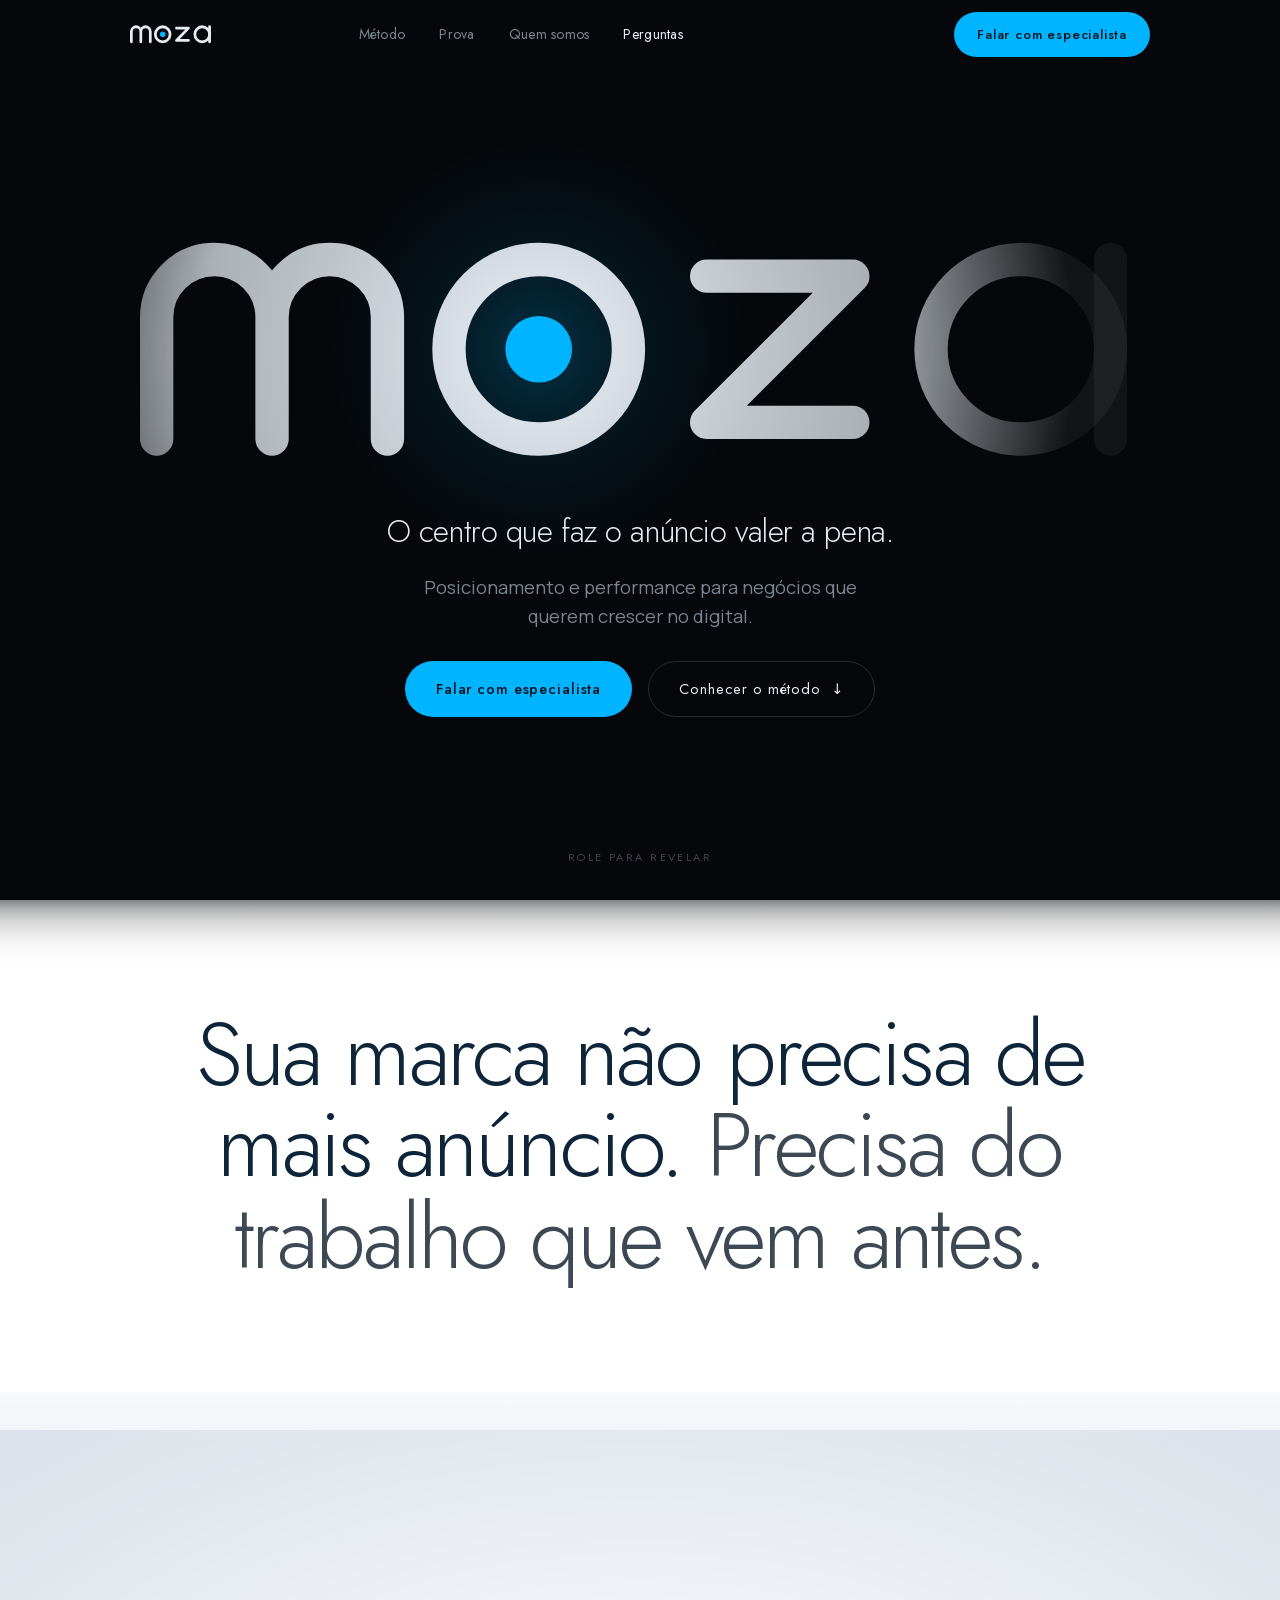
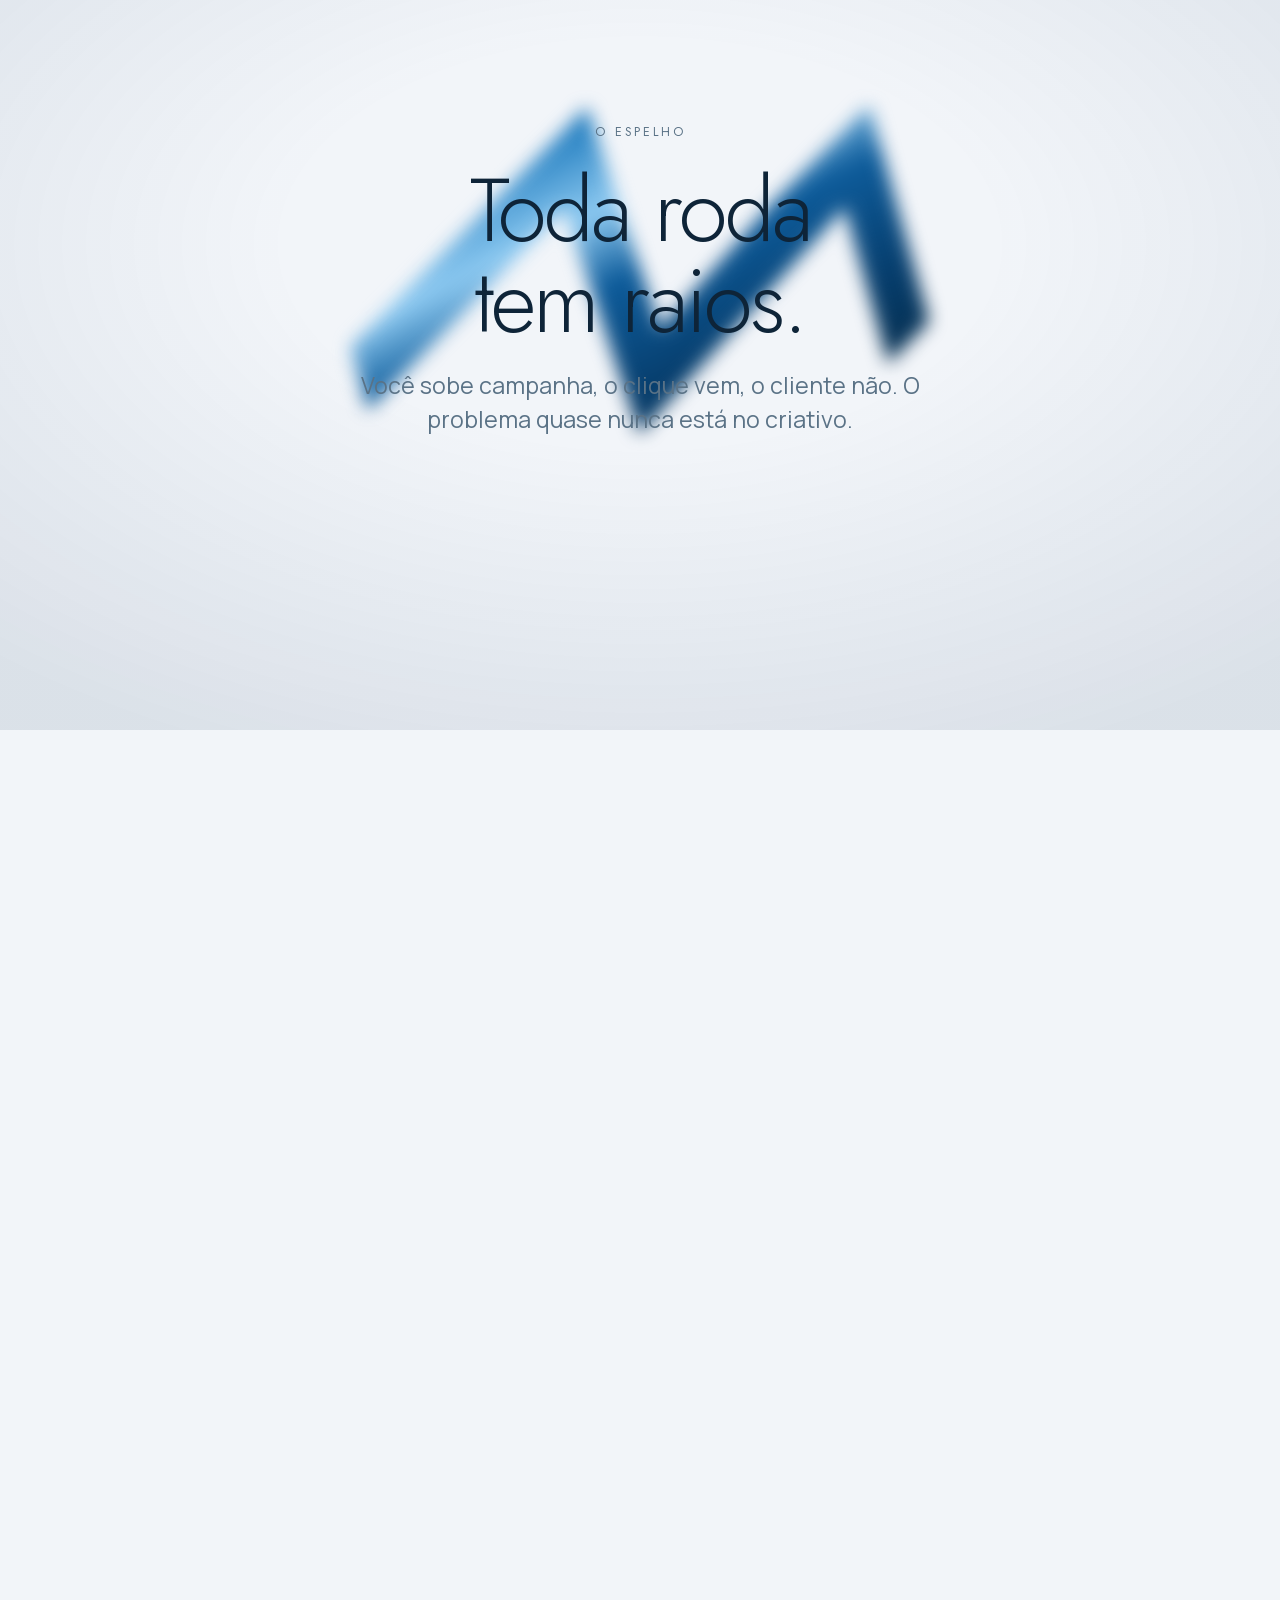
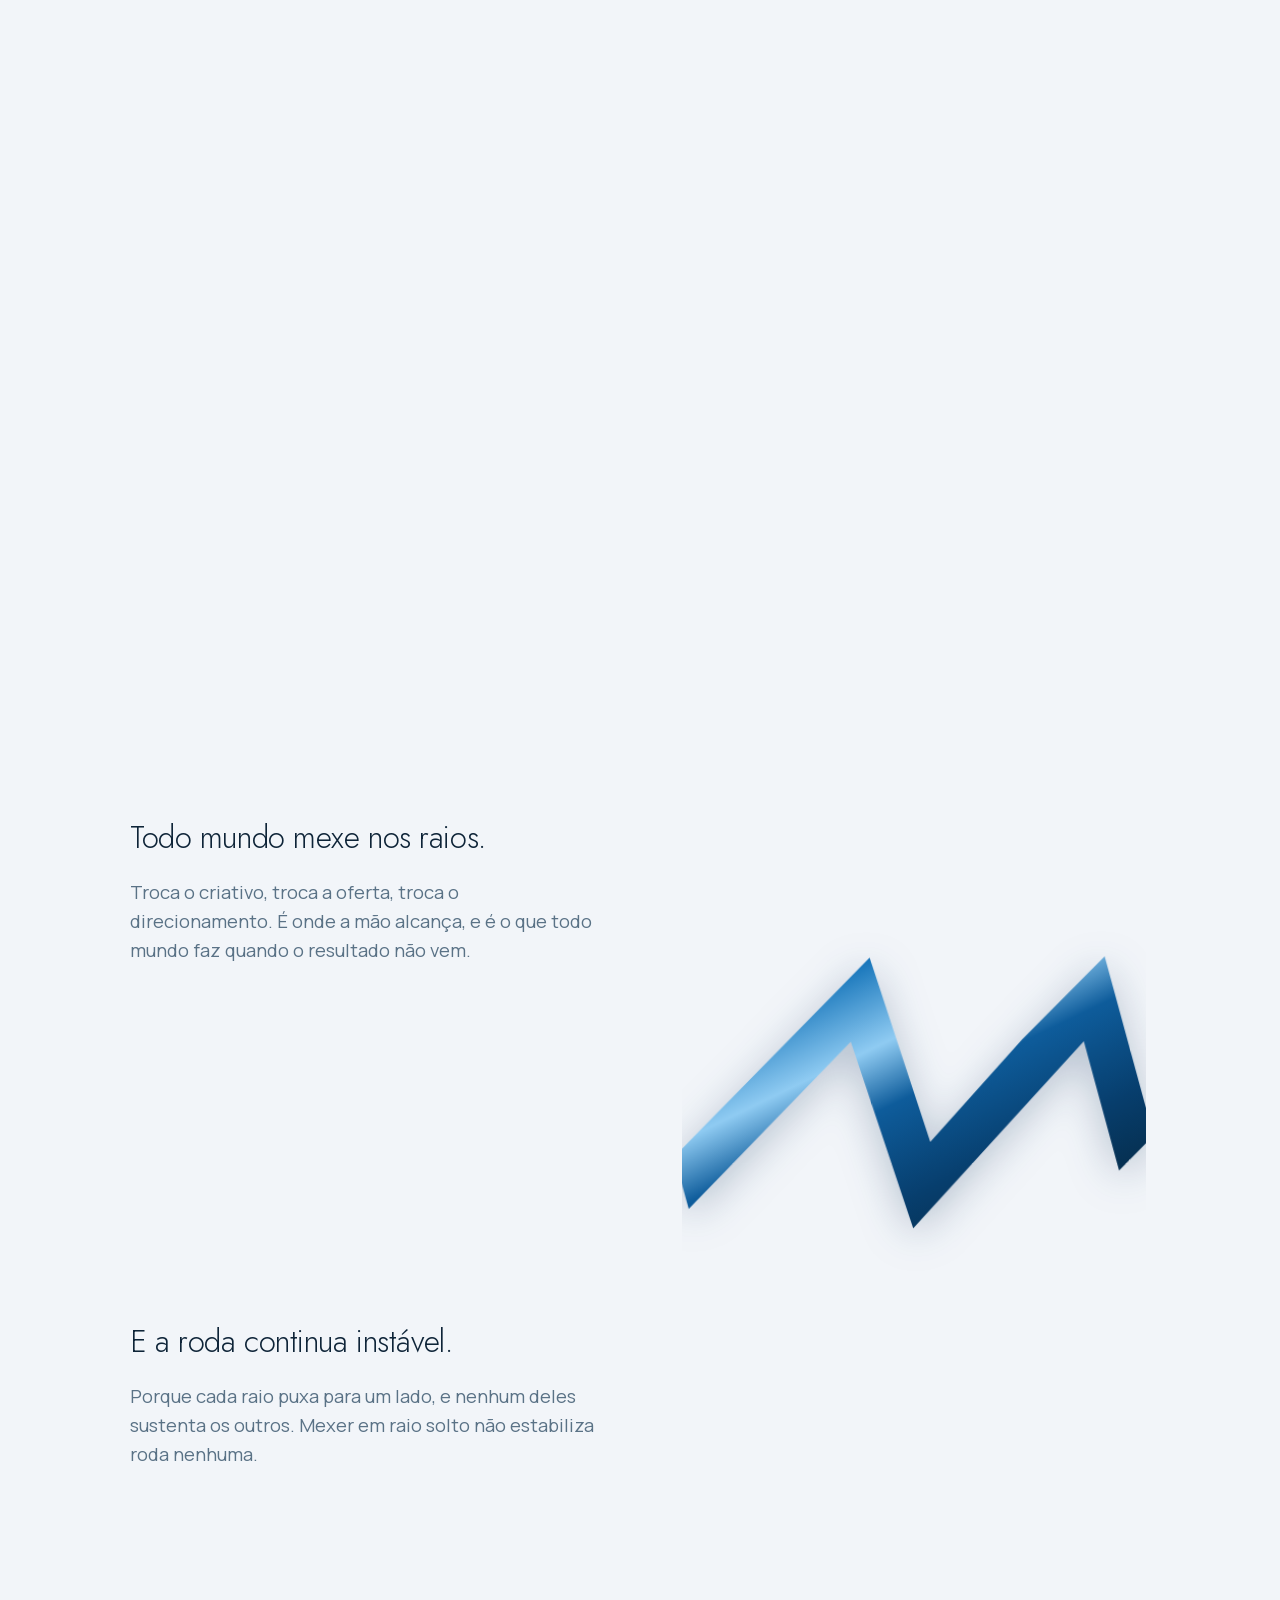
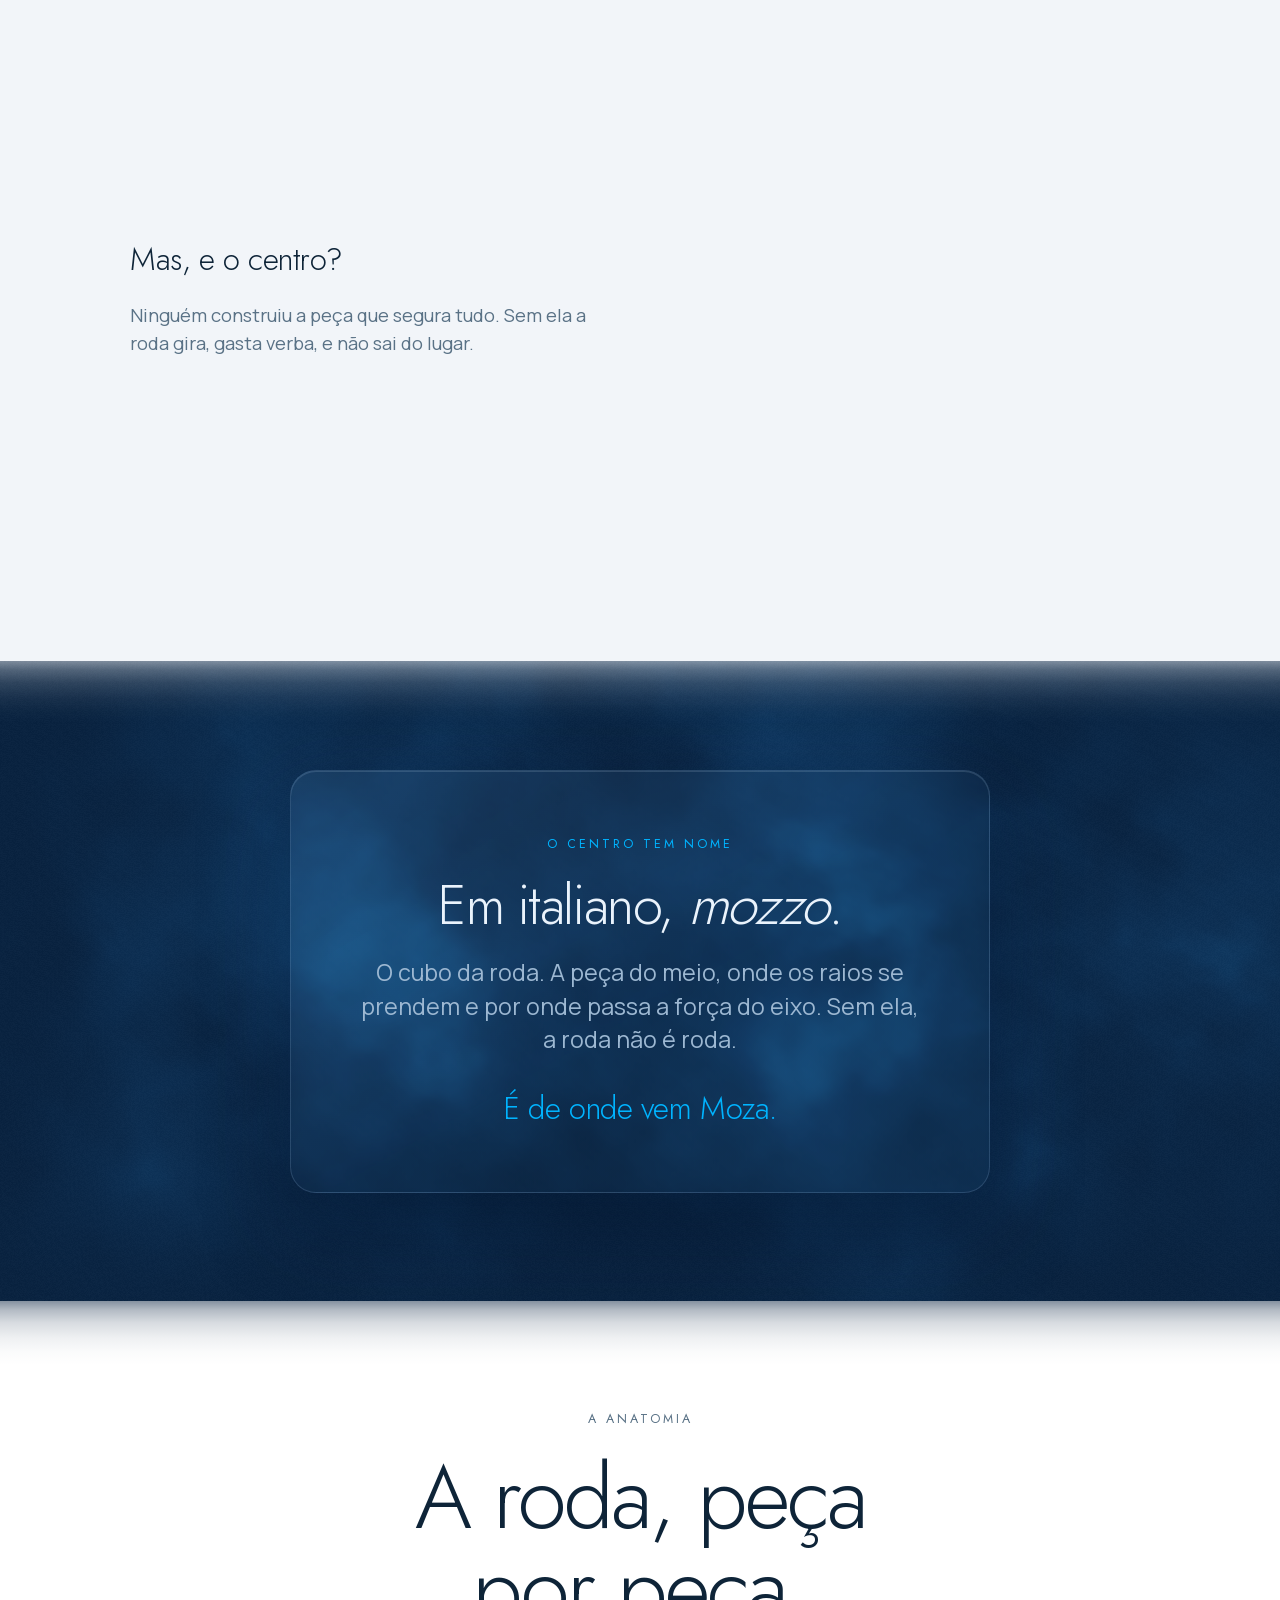
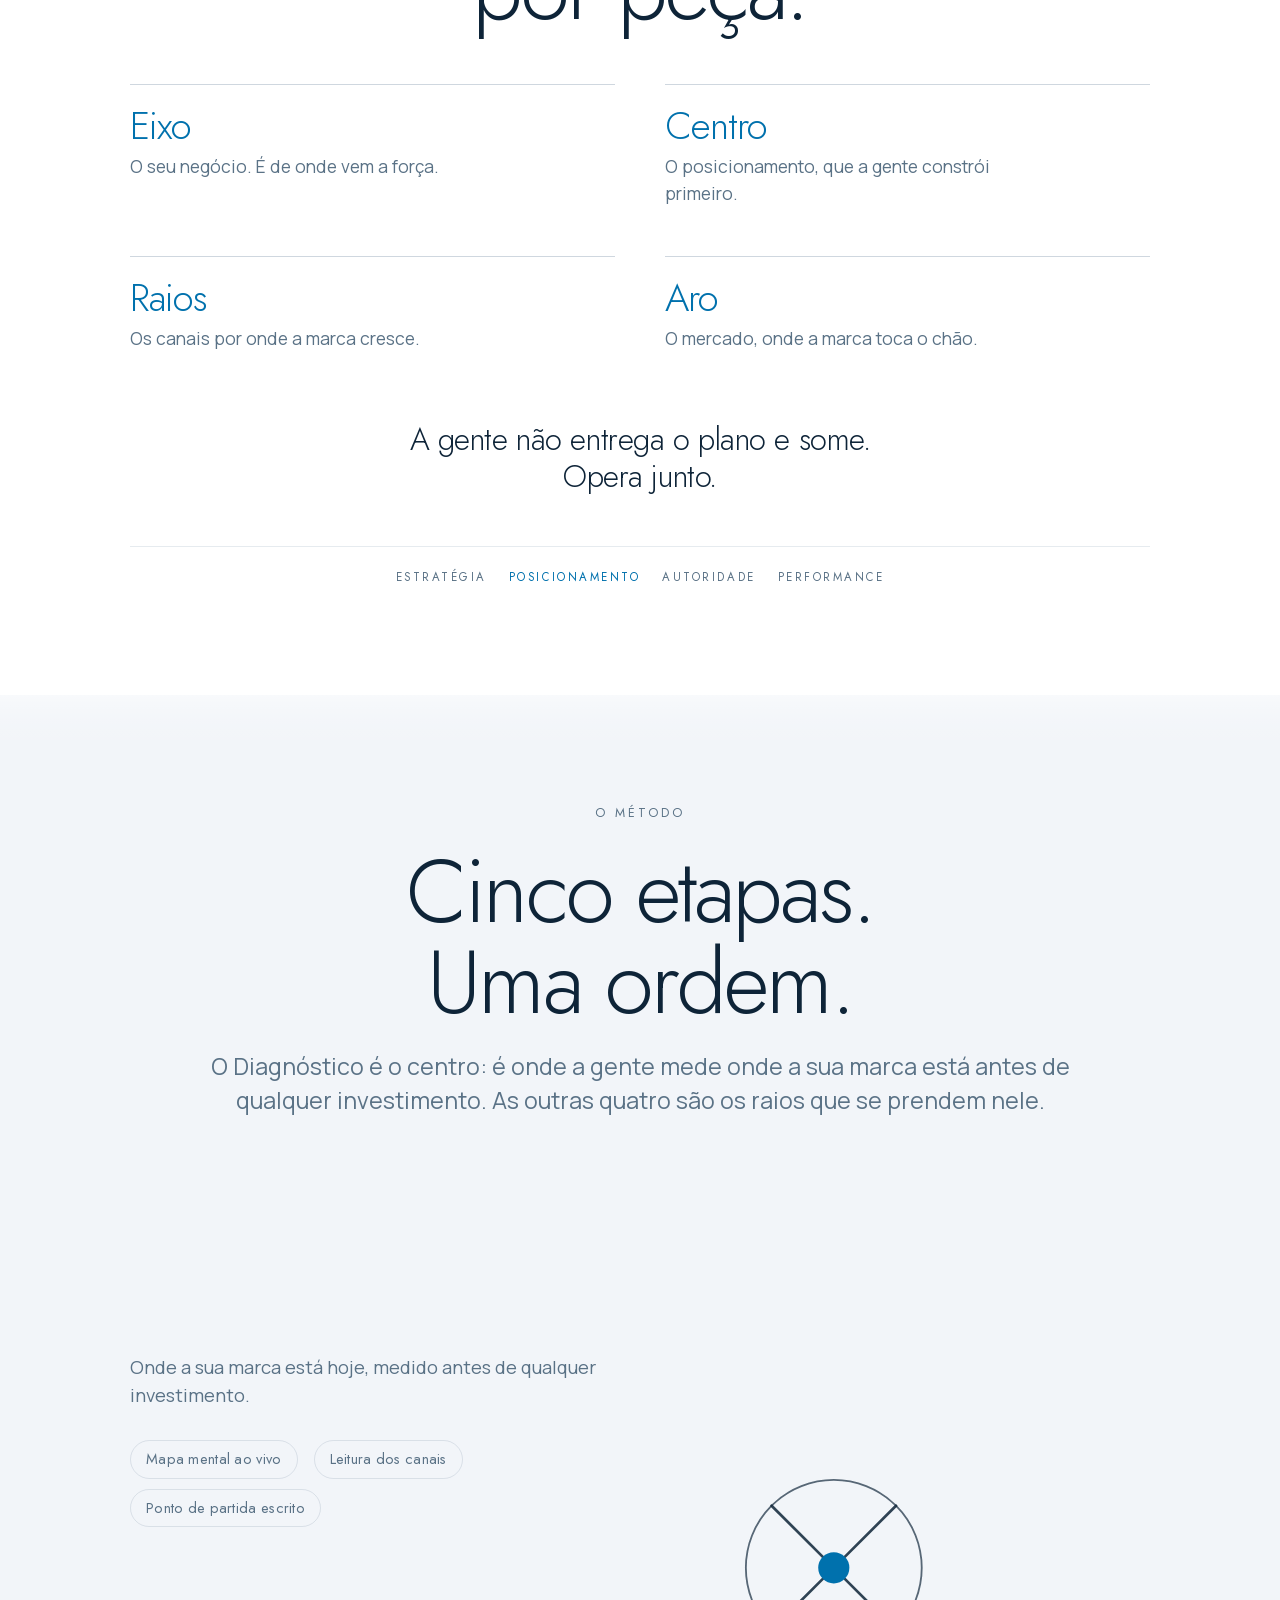
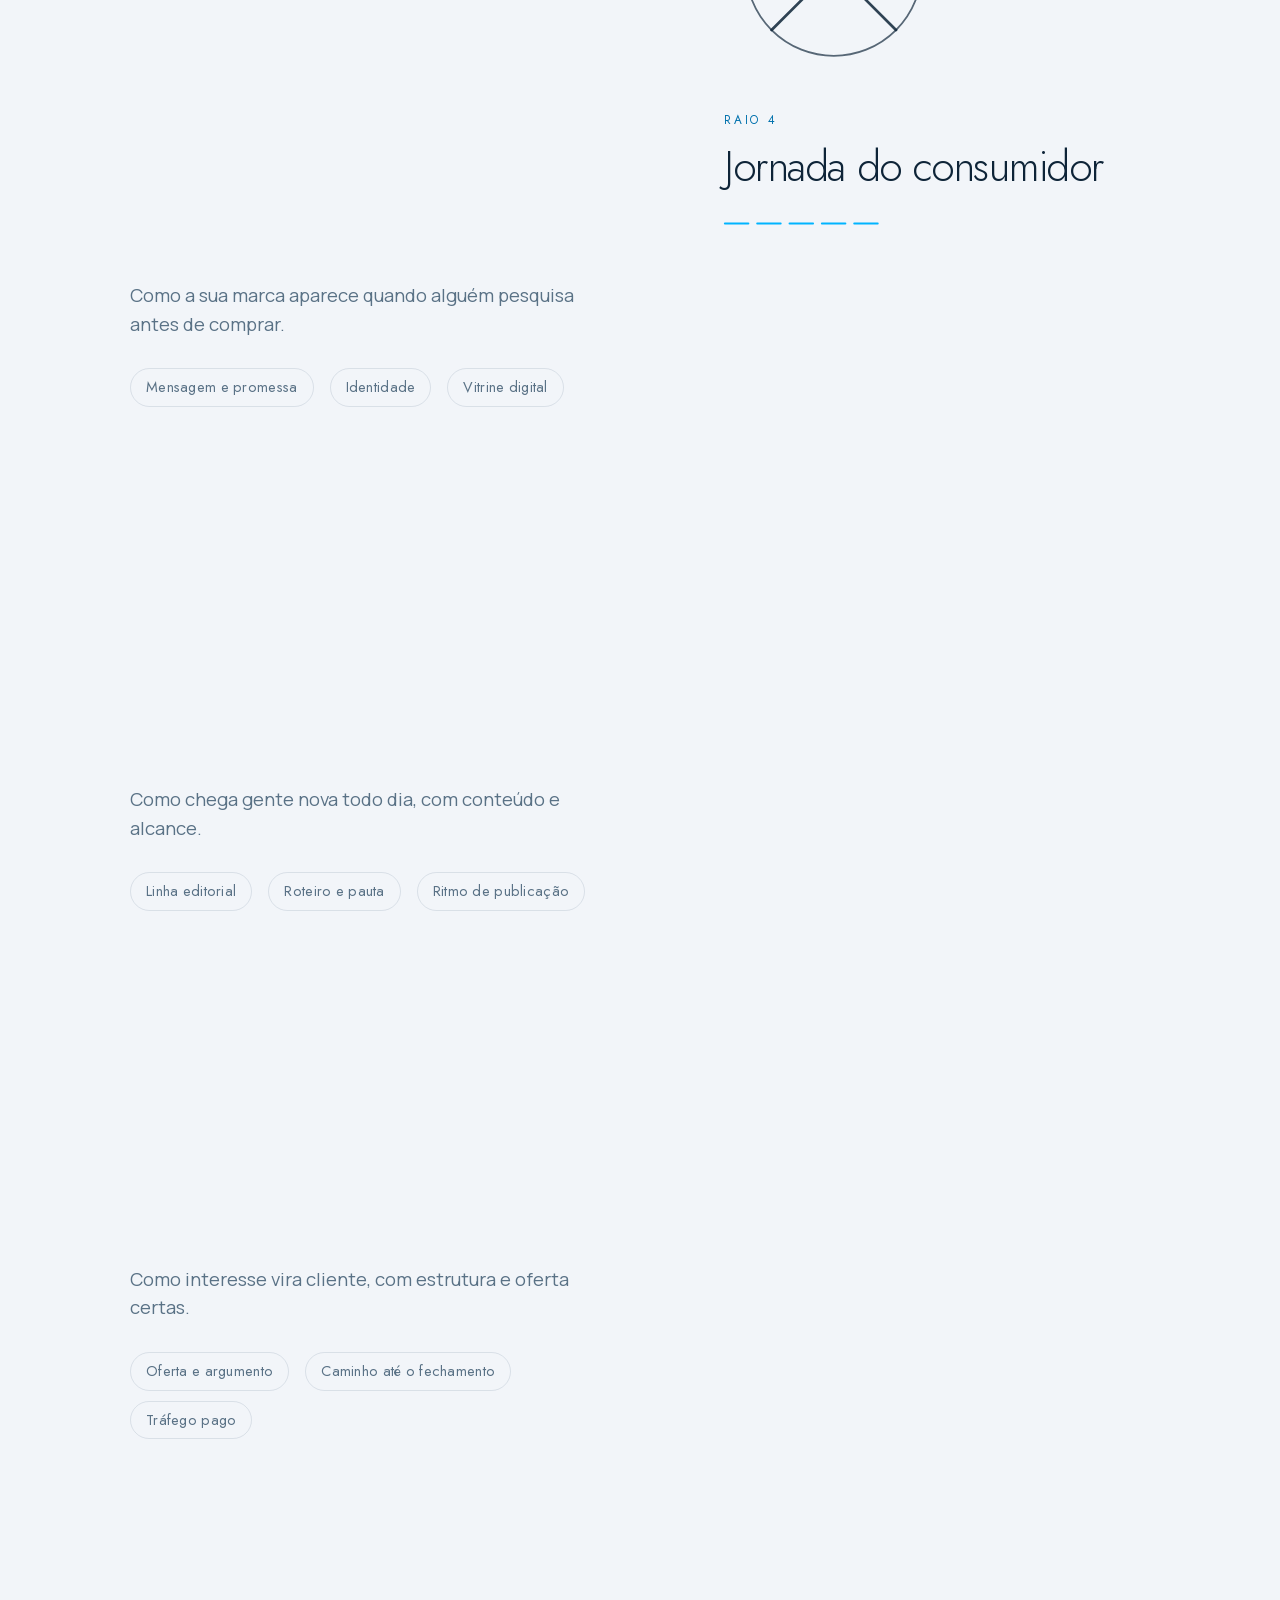
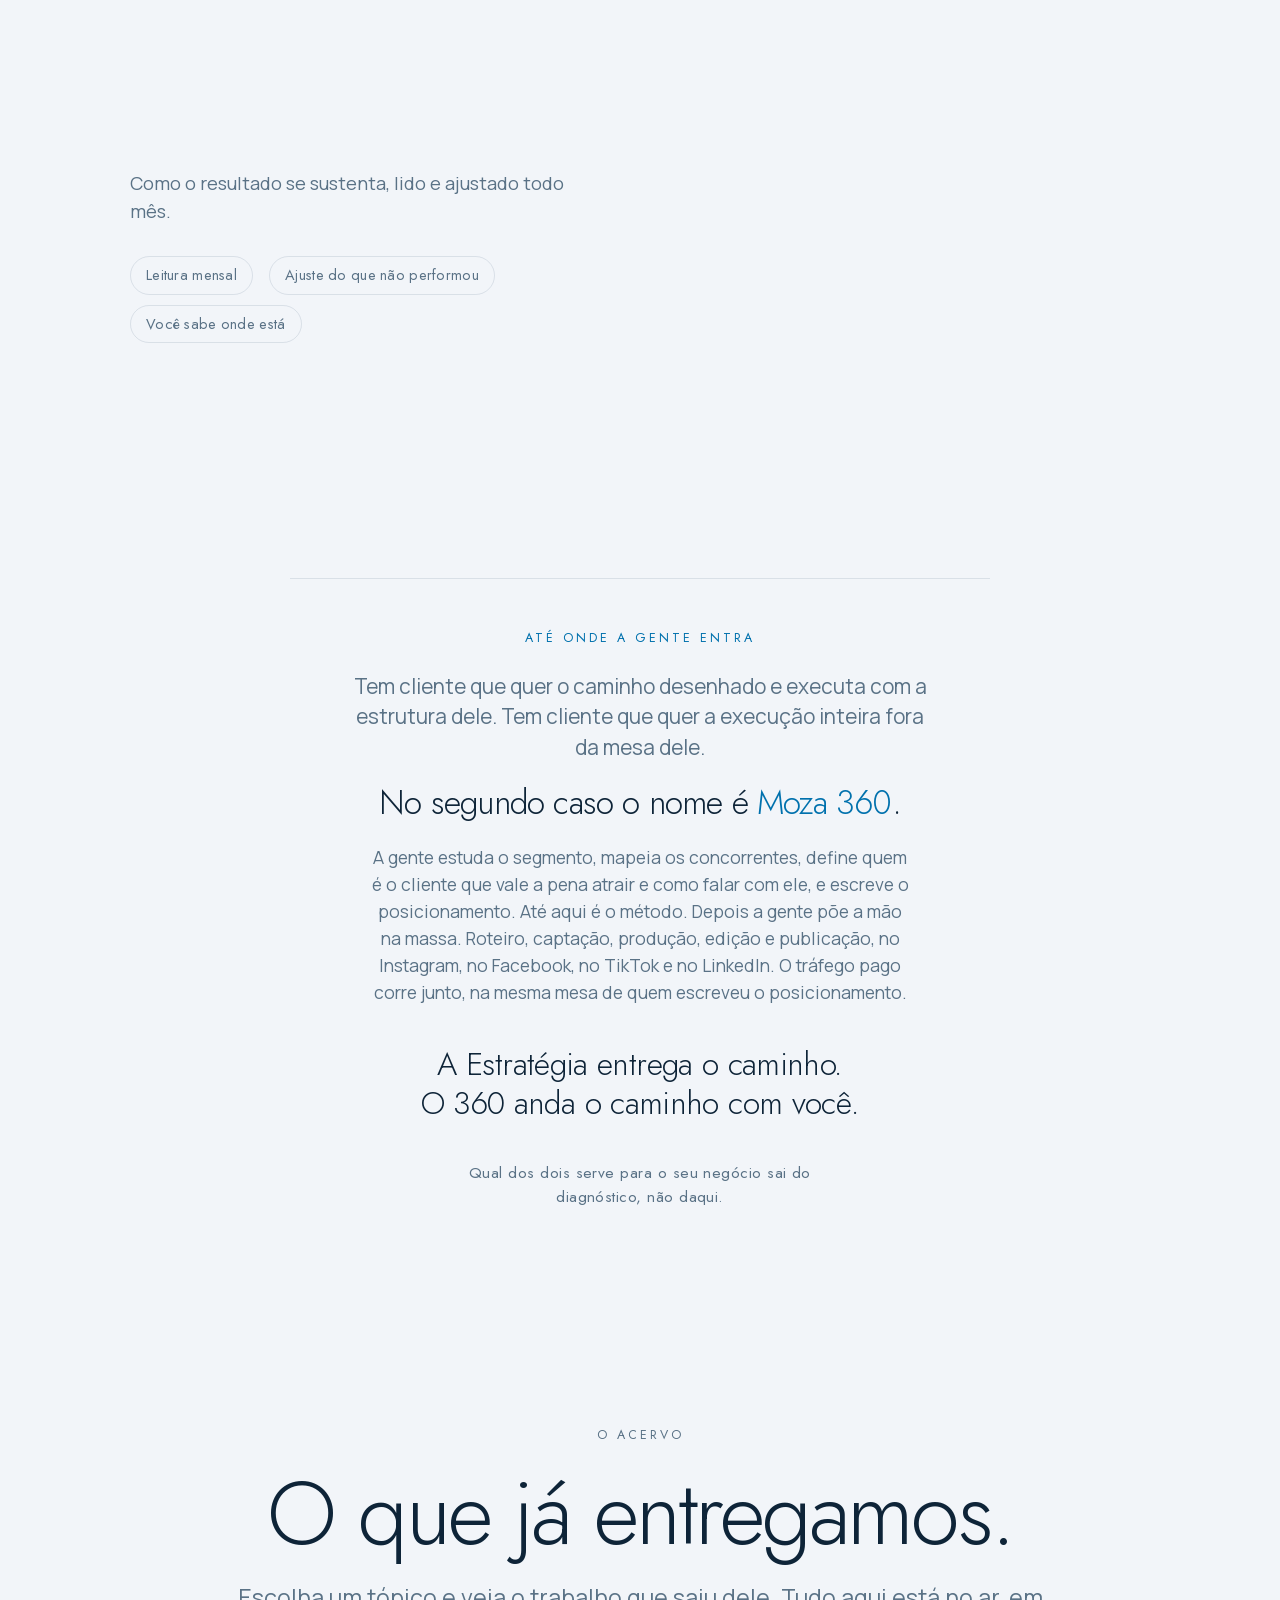
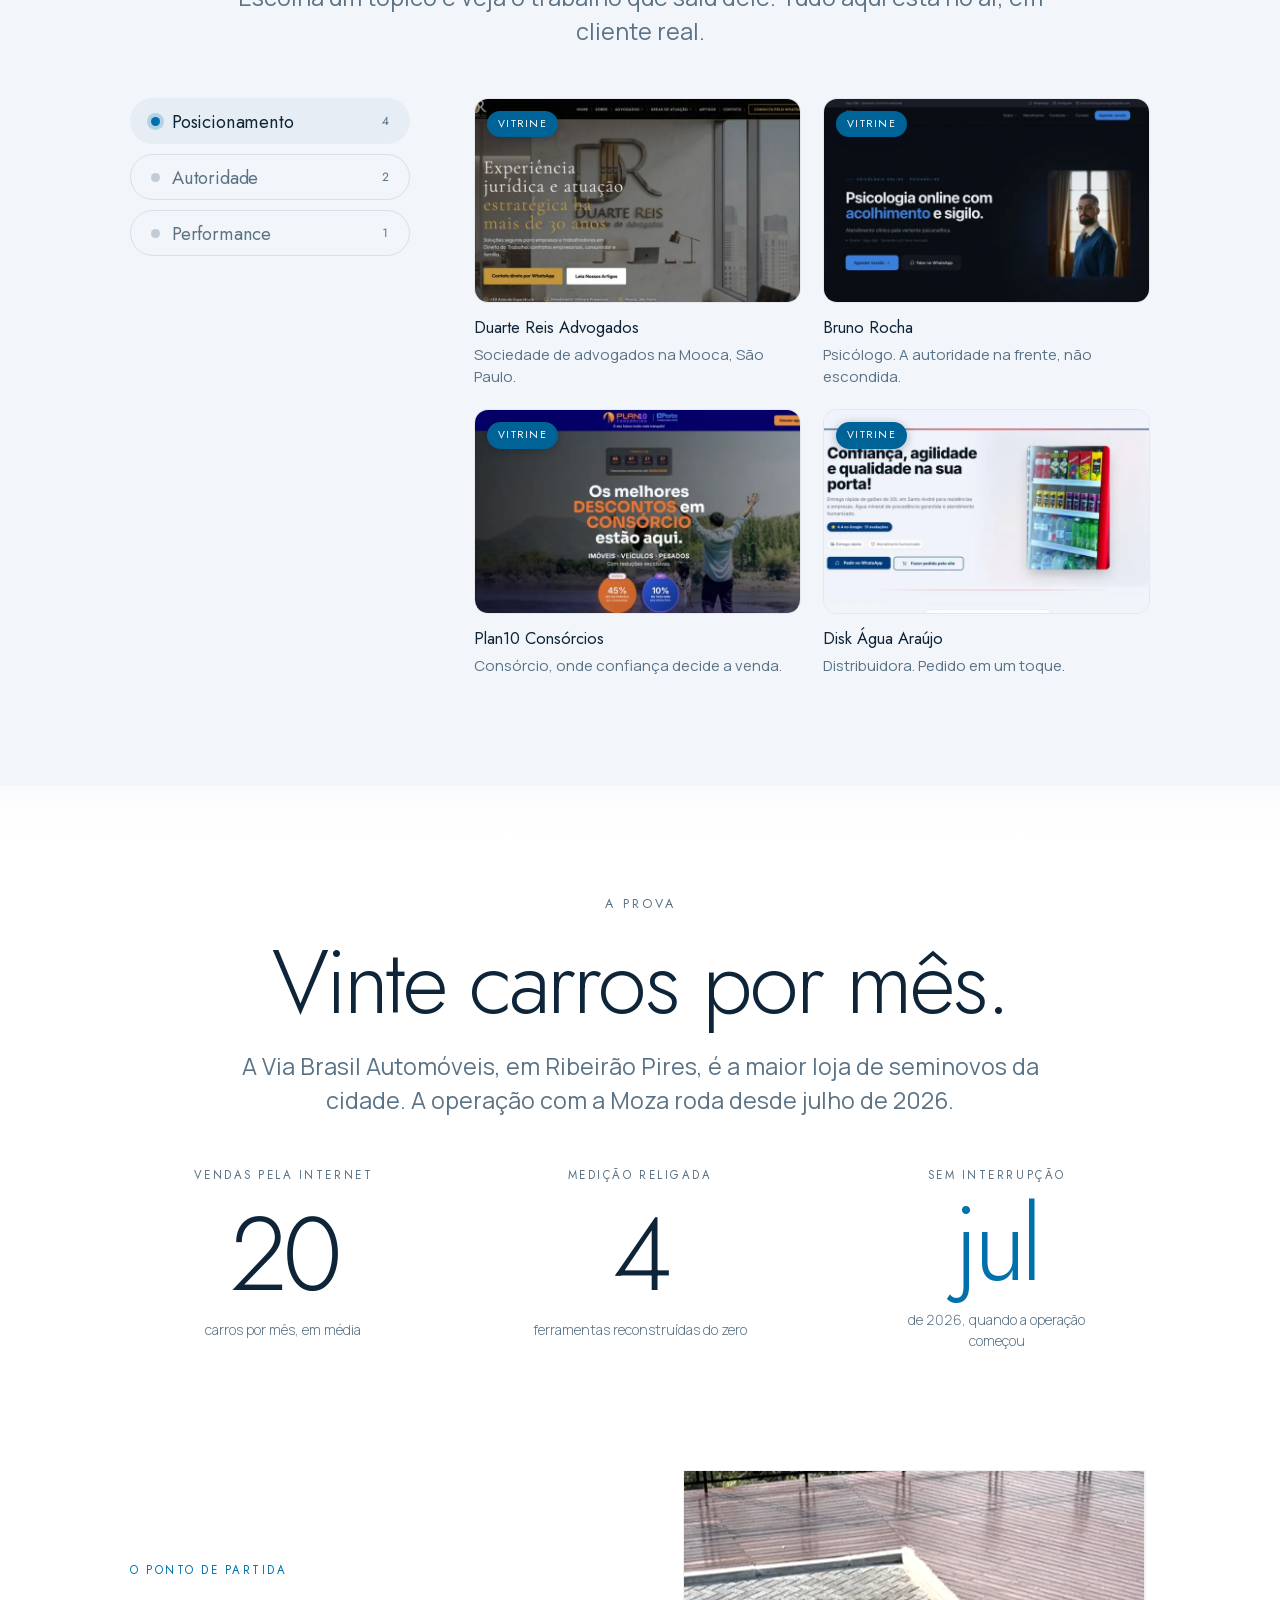
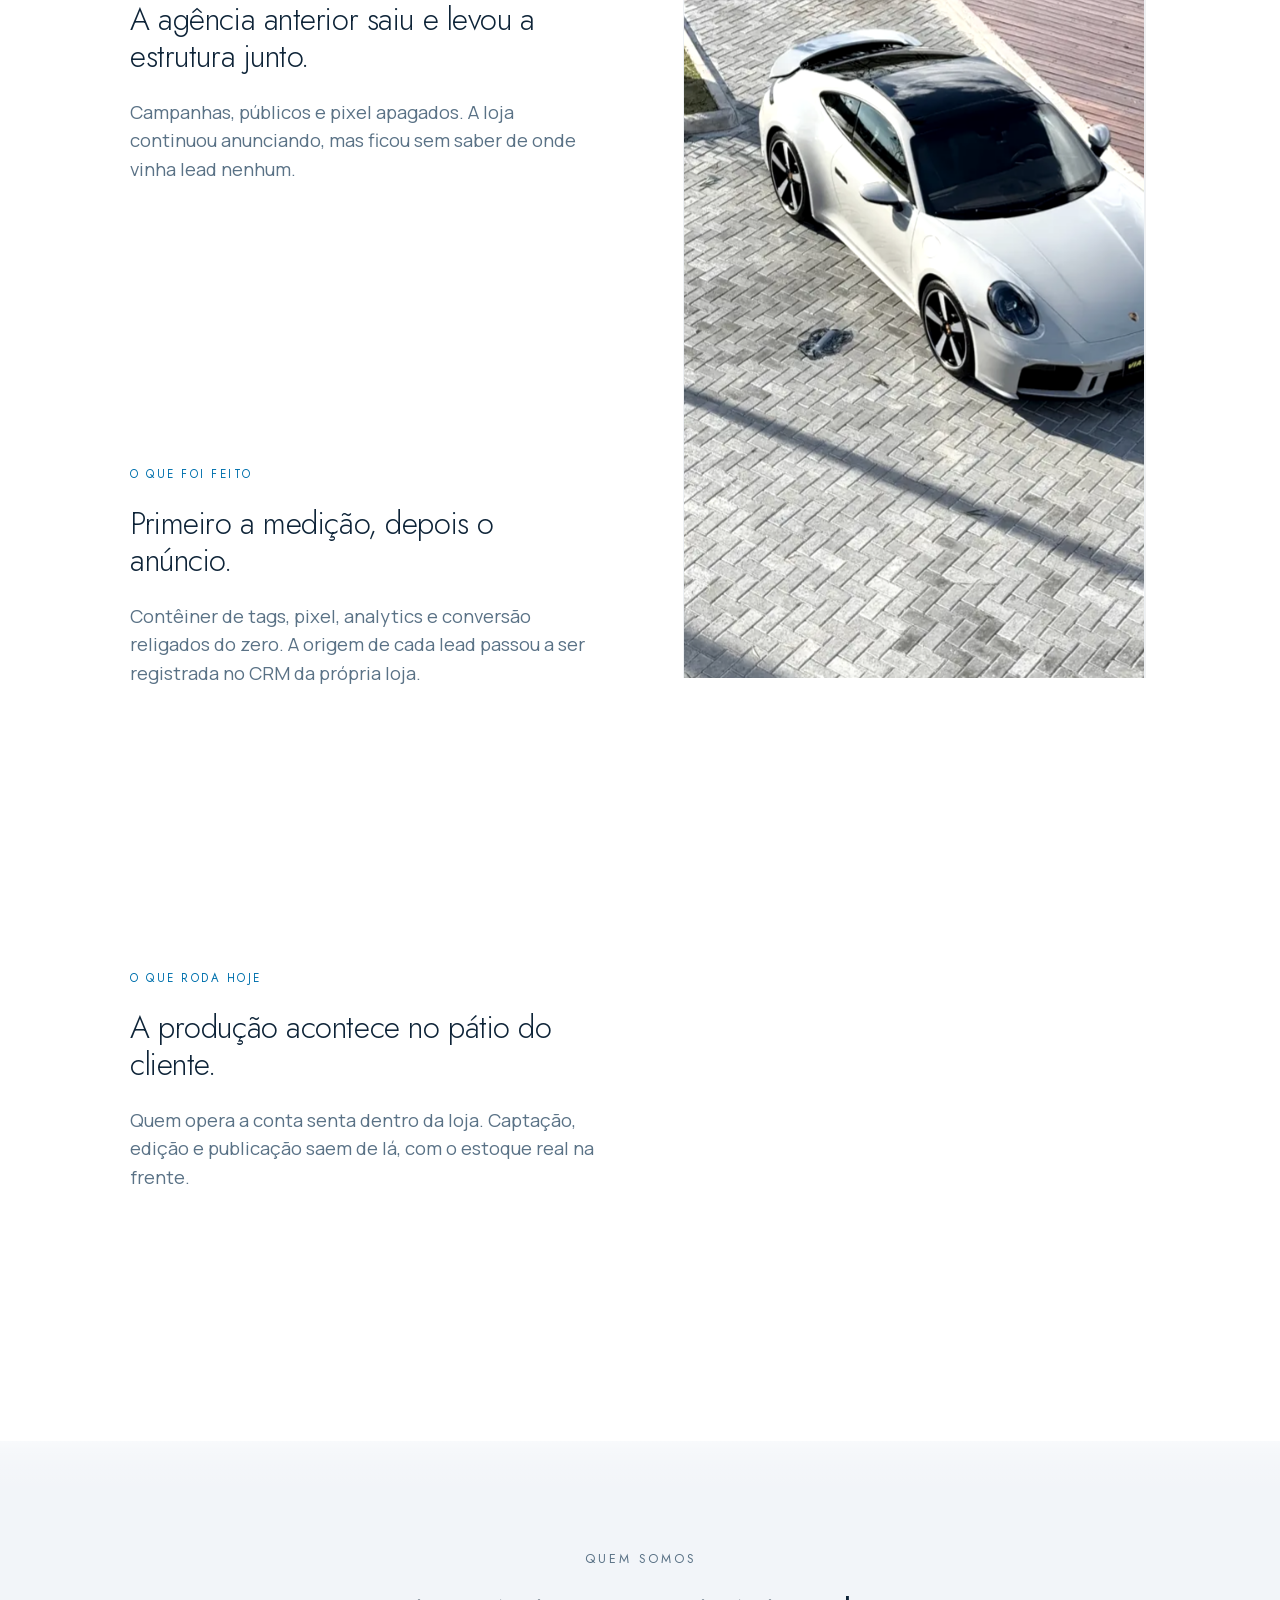
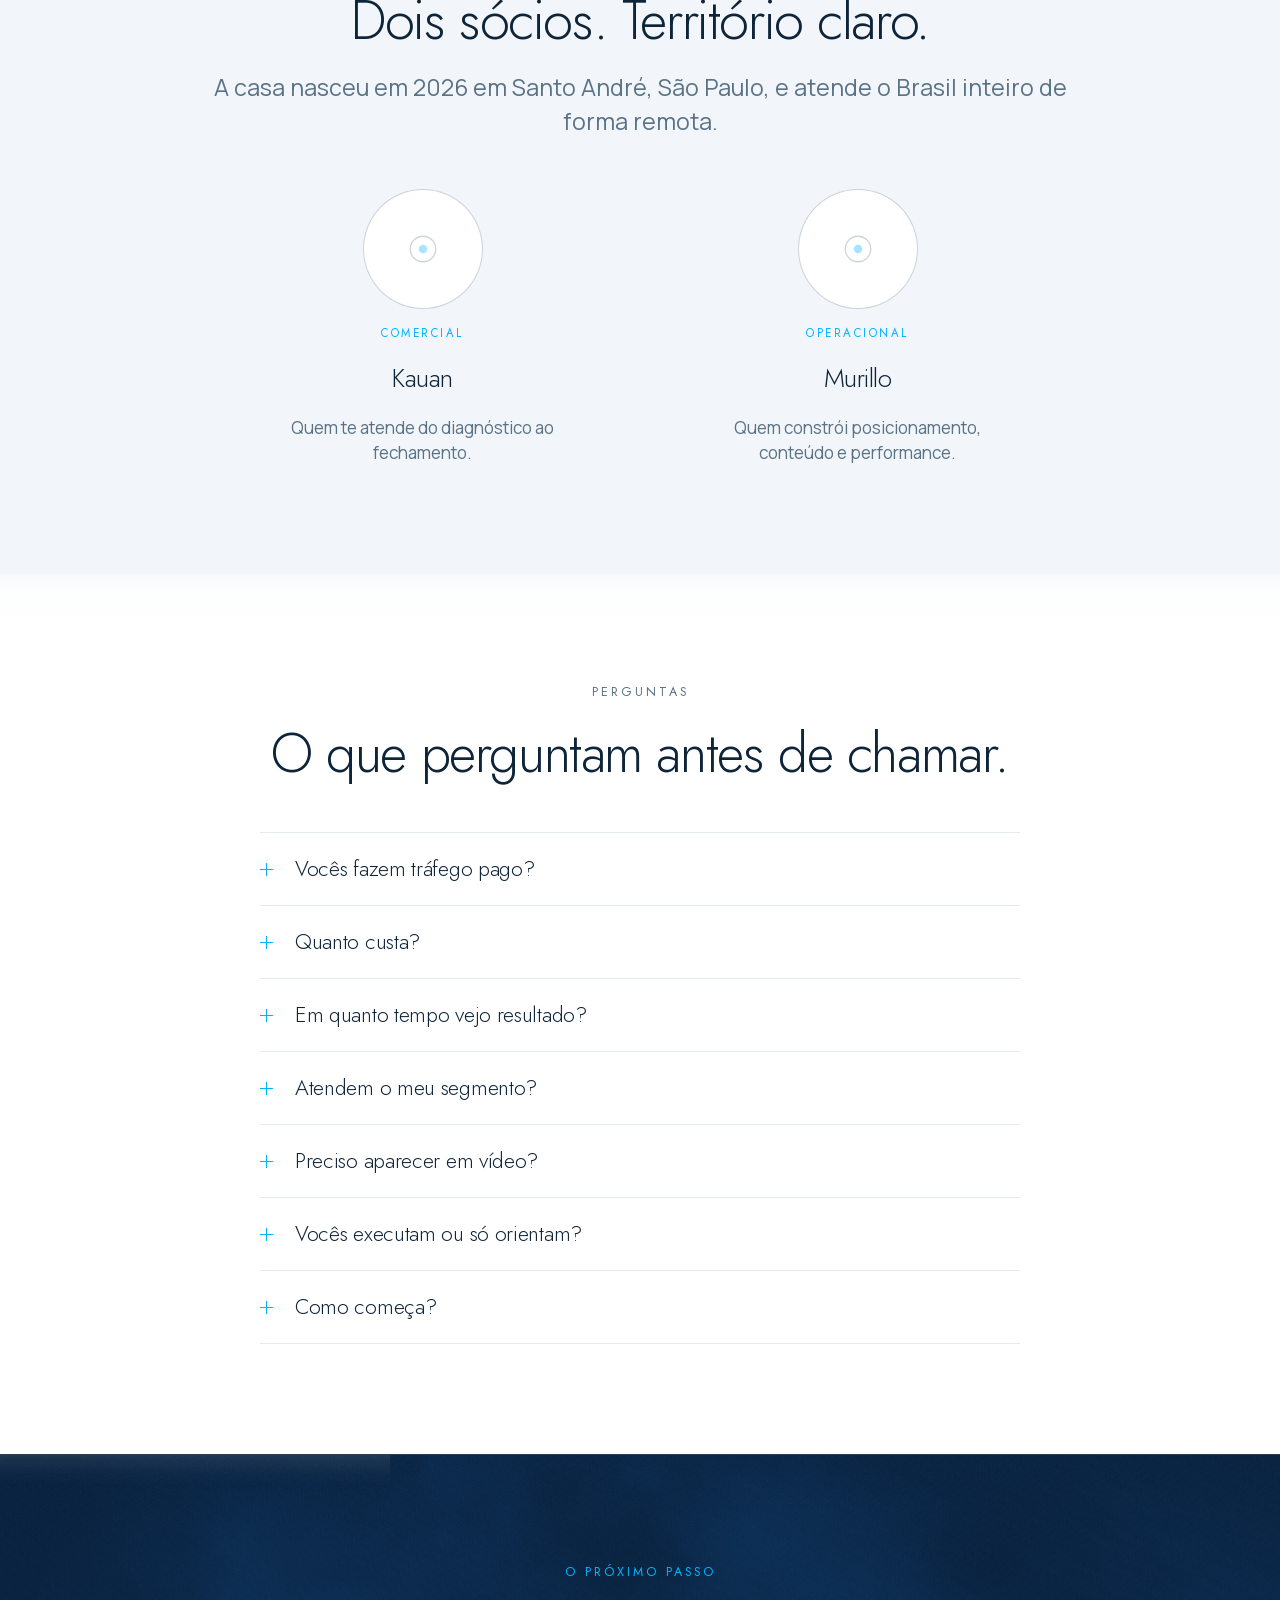
==== commit f89fd84e: "O portal: a seção do espelho abre no M e entra por dentro dele Pedido do Kauan: a seção começa no M," ====
--- a/public/index.html
+++ b/public/index.html
@@ -95,11 +95,45 @@
   </section>
 
   <!-- O ESPELHO · narrativa do carrossel 02/05 -->
-  <section class="secao tom-cinza" data-chao="#F2F5F9" data-tom="claro">
-    <div class="env">
-      <div class="centro entra">
-        <p class="etiqueta">O espelho</p>
-        <h2 class="tela" style="margin-top:var(--s3);max-width:13ch">Toda roda tem raios.</h2>
+  <section class="secao secao--portal tom-cinza" data-chao="#F2F5F9" data-tom="claro">
+    <!-- O PORTAL
+         A seção abre no M e mais nada. A rolagem traz ele de longe, ele passa
+         por cima da câmera e sai de quadro, e o texto nasce da profundidade de
+         onde ele veio. É a entrada do visitante no argumento. -->
+    <div class="portal" data-portal>
+      <div class="portal__palco">
+        <div class="portal__bruma" aria-hidden="true"></div>
+        <svg class="marcaM portal__m" viewBox="0 0 1081 613" aria-hidden="true">
+          <!-- Os gradientes moram aqui porque o portal existe em toda tela. No
+               objeto travado eles sumiam no celular, que o esconde com
+               display:none, e o M ficava sem tinta. -->
+          <defs>
+            <linearGradient id="aco" x1="0" y1="0" x2=".85" y2="1">
+              <stop offset="0" stop-color="#093F70"/>
+              <stop offset=".20" stop-color="#2E9BE0"/>
+              <stop offset=".40" stop-color="#DCEEFF"/>
+              <stop offset=".54" stop-color="#1B7CC4"/>
+              <stop offset=".76" stop-color="#0A5591"/>
+              <stop offset="1" stop-color="#08365F"/>
+            </linearGradient>
+            <linearGradient id="acoClaro" x1="0" y1="0" x2=".85" y2="1">
+              <stop offset="0" stop-color="#062A4E"/>
+              <stop offset=".20" stop-color="#1272B8"/>
+              <stop offset=".40" stop-color="#8FCBF2"/>
+              <stop offset=".54" stop-color="#0E5C9B"/>
+              <stop offset=".76" stop-color="#073E6D"/>
+              <stop offset="1" stop-color="#052842"/>
+            </linearGradient>
+          </defs>
+          <path fill="url(#aco)" d="M 0,450.56 L 31.88,568.97 L 398.88,191.66 L 539.22,613 L 922.62,190.09 L 1003.79,481.69 L 1081,402.96 L 968.23,0 L 783.86,186.18 L 577.65,417.39 L 441.47,2.66 Z"/>
+        </svg>
+        <div class="portal__luz" aria-hidden="true"></div>
+        <div class="portal__miolo">
+          <p class="etiqueta">O espelho</p>
+          <h2 class="tela" style="margin-top:var(--s3);max-width:13ch">Toda roda tem raios.</h2>
+          <p class="corpo corpo--g" style="margin-top:var(--s3);max-width:42ch;margin-inline:auto">Você
+          sobe campanha, o clique vem, o cliente não. O problema quase nunca está no criativo.</p>
+        </div>
       </div>
     </div>
     <div class="env duplo__grade" data-duplo style="margin-top:clamp(var(--s5),8vw,var(--s6))">
@@ -119,35 +153,12 @@
           <p class="corpo">Ninguém construiu a peça que segura tudo. Sem ela a roda gira, gasta
           verba, e não sai do lugar.</p>
         </article>
-        <div class="soMovel" aria-hidden="true">
-          <svg class="marcaM" viewBox="0 0 1081 613">
-            <path fill="url(#aco)" d="M 0,450.56 L 31.88,568.97 L 398.88,191.66 L 539.22,613 L 922.62,190.09 L 1003.79,481.69 L 1081,402.96 L 968.23,0 L 783.86,186.18 L 577.65,417.39 L 441.47,2.66 Z"/>
-          </svg>
-        </div>
       </div>
       <div class="duplo__pino" aria-hidden="true">
         <div class="pino__quadro">
           <div class="pino__estado" data-estado><p class="pino__frase">Troca<br><em>o criativo.</em></p></div>
           <div class="pino__estado" data-estado><p class="pino__frase">A roda<br><em>segue bamba.</em></p></div>
           <div class="pino__estado" data-estado><div class="pino__emergindo"><svg class="marcaM" viewBox="0 0 1081 613" role="img" aria-label="Símbolo da Moza">
-            <defs>
-              <linearGradient id="aco" x1="0" y1="0" x2=".85" y2="1">
-                <stop offset="0" stop-color="#093F70"/>
-                <stop offset=".20" stop-color="#2E9BE0"/>
-                <stop offset=".40" stop-color="#DCEEFF"/>
-                <stop offset=".54" stop-color="#1B7CC4"/>
-                <stop offset=".76" stop-color="#0A5591"/>
-                <stop offset="1" stop-color="#08365F"/>
-              </linearGradient>
-              <linearGradient id="acoClaro" x1="0" y1="0" x2=".85" y2="1">
-                <stop offset="0" stop-color="#062A4E"/>
-                <stop offset=".20" stop-color="#1272B8"/>
-                <stop offset=".40" stop-color="#8FCBF2"/>
-                <stop offset=".54" stop-color="#0E5C9B"/>
-                <stop offset=".76" stop-color="#073E6D"/>
-                <stop offset="1" stop-color="#052842"/>
-              </linearGradient>
-            </defs>
             <path fill="url(#aco)" d="M 0,450.56 L 31.88,568.97 L 398.88,191.66 L 539.22,613 L 922.62,190.09 L 1003.79,481.69 L 1081,402.96 L 968.23,0 L 783.86,186.18 L 577.65,417.39 L 441.47,2.66 Z"/>
           </svg></div></div>
         </div>
--- a/public/assets/css/site.css
+++ b/public/assets/css/site.css
@@ -575,3 +575,69 @@
   .btn--primario{transition:background var(--medio)}
   .btn--primario:hover,.btn--primario:active{transform:none}
   .btn--primario:active::after{animation:none}}
+
+/* --------------------------------------------------------------------------
+   O portal · a entrada da seção do espelho
+   A seção abre no M e mais nada. A rolagem traz ele de longe, ele cresce até
+   passar por cima da câmera, e o texto nasce da profundidade de onde ele veio.
+
+   A escala do M não é escrita à mão: ele anda em linha reta no eixo Z e quem
+   faz a aceleração é a perspectiva. É por isso que a aproximação parece de
+   câmera e não de keyframe.
+
+   Sem JS a classe portal--vivo nunca entra e o palco fica parado com o texto
+   legível. O argumento continua de pé.
+   -------------------------------------------------------------------------- */
+.secao--portal{padding-top:clamp(var(--s3),3vw,var(--s5))}
+
+.portal{position:relative;height:260svh;
+  margin-bottom:clamp(var(--s4),5vw,var(--s6))}
+.portal__palco{position:sticky;top:0;height:100svh;overflow:hidden;
+  display:grid;place-items:center;
+  perspective:1200px;perspective-origin:50% 46%}
+.portal__palco > *{grid-area:1/1}
+
+/* Boca de túnel: o canto fecha um pouco para o meio virar o longe. */
+.portal__bruma{width:100%;height:100%;pointer-events:none;
+  background:radial-gradient(ellipse 76% 62% at 50% 46%,
+    transparent 36%,rgba(14,52,92,.10) 100%)}
+
+.portal__m{width:min(72vw,820px);max-width:none;height:auto;
+  transform-origin:50% 50%;will-change:transform,opacity,filter}
+/* A sombra do M custa caro quando ele cresce sete vezes: um desfoque de 46px
+   vira 320px de raio. A profundidade já vem do foco, então ela sai. Precisa
+   vencer a regra de tom, que também escreve filter. */
+.tom-claro .portal__m path,.tom-cinza .portal__m path{filter:none}
+
+.portal__luz{width:min(64vw,720px);aspect-ratio:1;border-radius:50%;
+  pointer-events:none;opacity:0;
+  background:radial-gradient(circle,rgba(0,180,255,.42) 0%,rgba(0,180,255,.14) 38%,rgba(0,180,255,0) 68%)}
+
+.portal__miolo{max-width:min(92vw,54ch);text-align:center;
+  will-change:transform,opacity,filter}
+.portal__miolo .etiqueta{justify-content:center}
+
+.portal--vivo .portal__m{
+  transform:translateZ(calc(var(--mZ,0) * 1px));
+  opacity:var(--mOp,1);
+  filter:blur(calc(var(--mBorr,0) * 1px))}
+.portal--vivo .portal__luz{opacity:var(--luz,0)}
+.portal--vivo .portal__miolo{
+  transform:translateZ(calc(var(--tZ,0) * 1px));
+  opacity:var(--tOp,1);
+  filter:blur(calc(var(--tBorr,0) * 1px))}
+
+@media (max-width:899px){
+  .portal{height:220svh}
+  .portal__m{width:86vw}
+}
+@media (prefers-reduced-motion:reduce){
+  .portal{height:auto}
+  .portal__palco{position:static;height:auto;
+    padding-block:clamp(var(--s5),8vw,var(--s7))}
+  .portal__m{width:min(60vw,420px)}
+  .portal__palco{display:block;text-align:center}
+  .portal__palco > *{grid-area:auto}
+  .portal__bruma,.portal__luz{display:none}
+  .portal__miolo{margin-top:var(--s5);margin-inline:auto}
+}
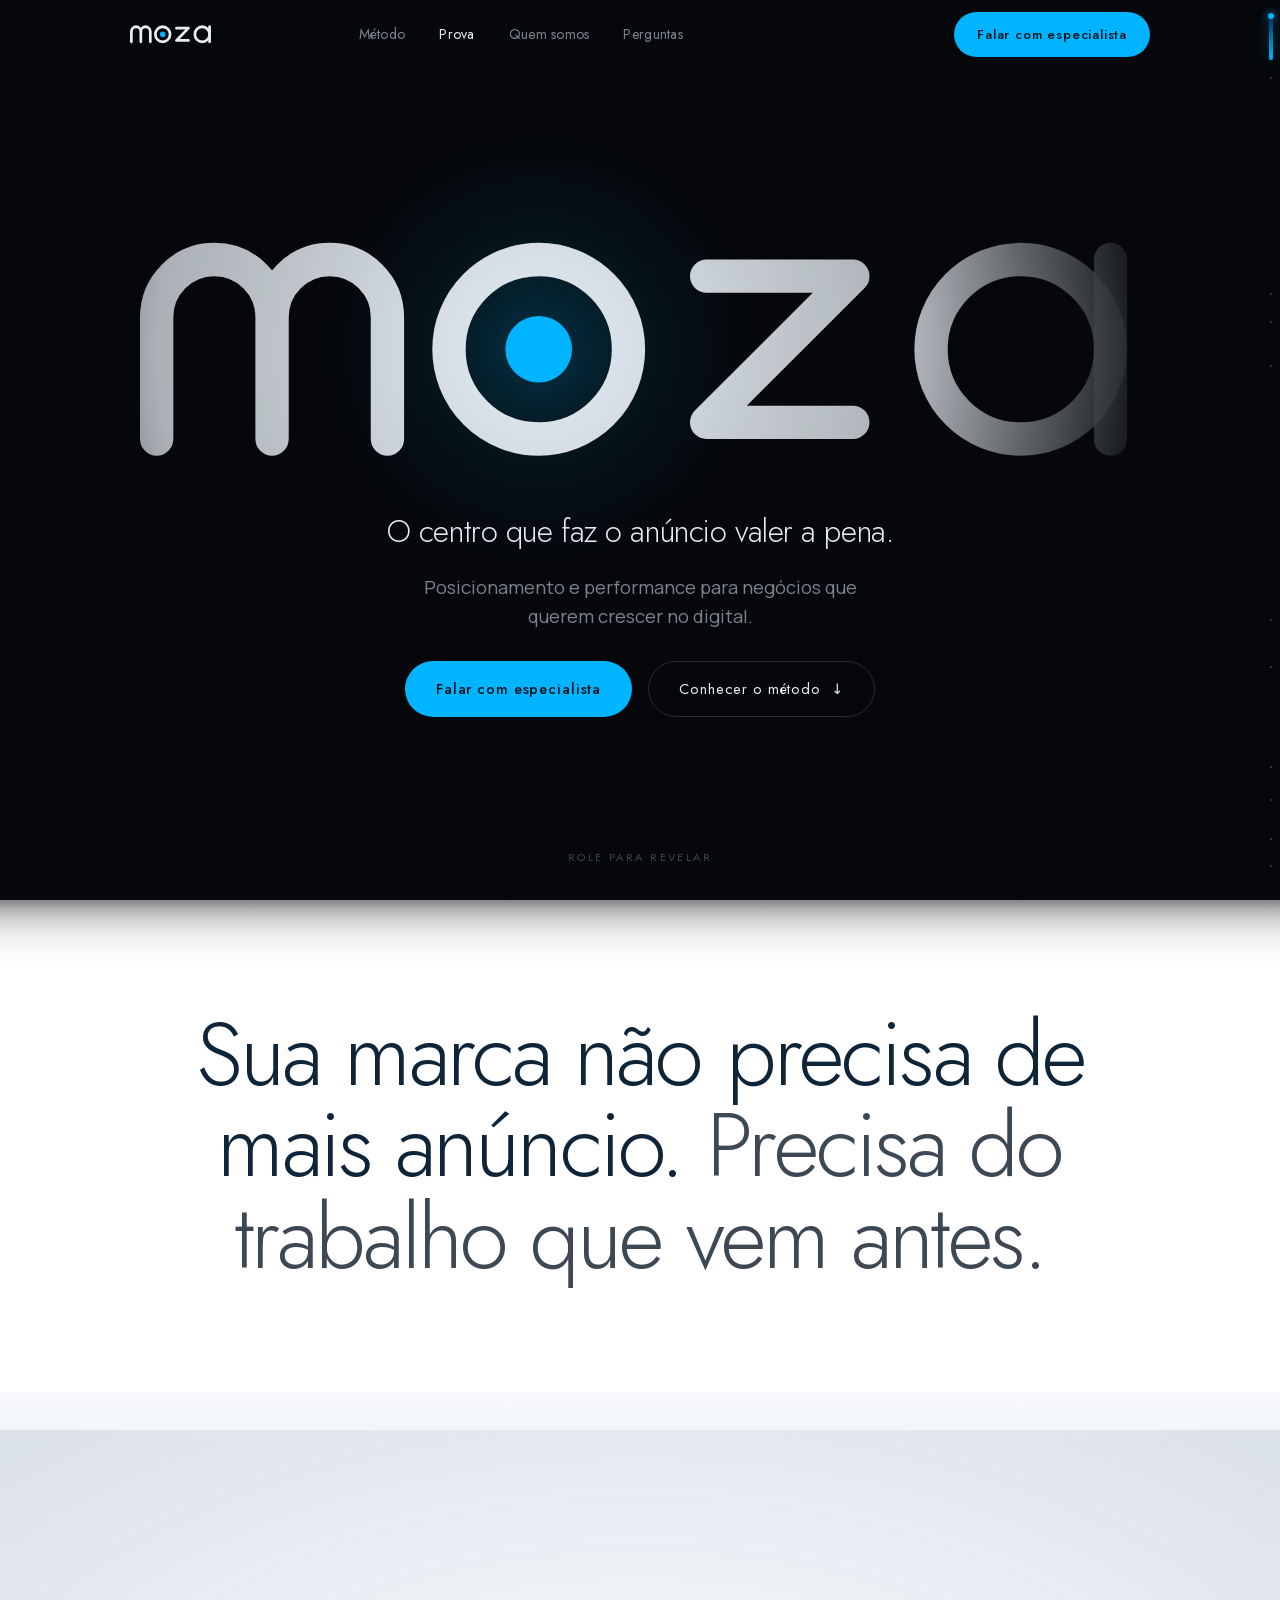
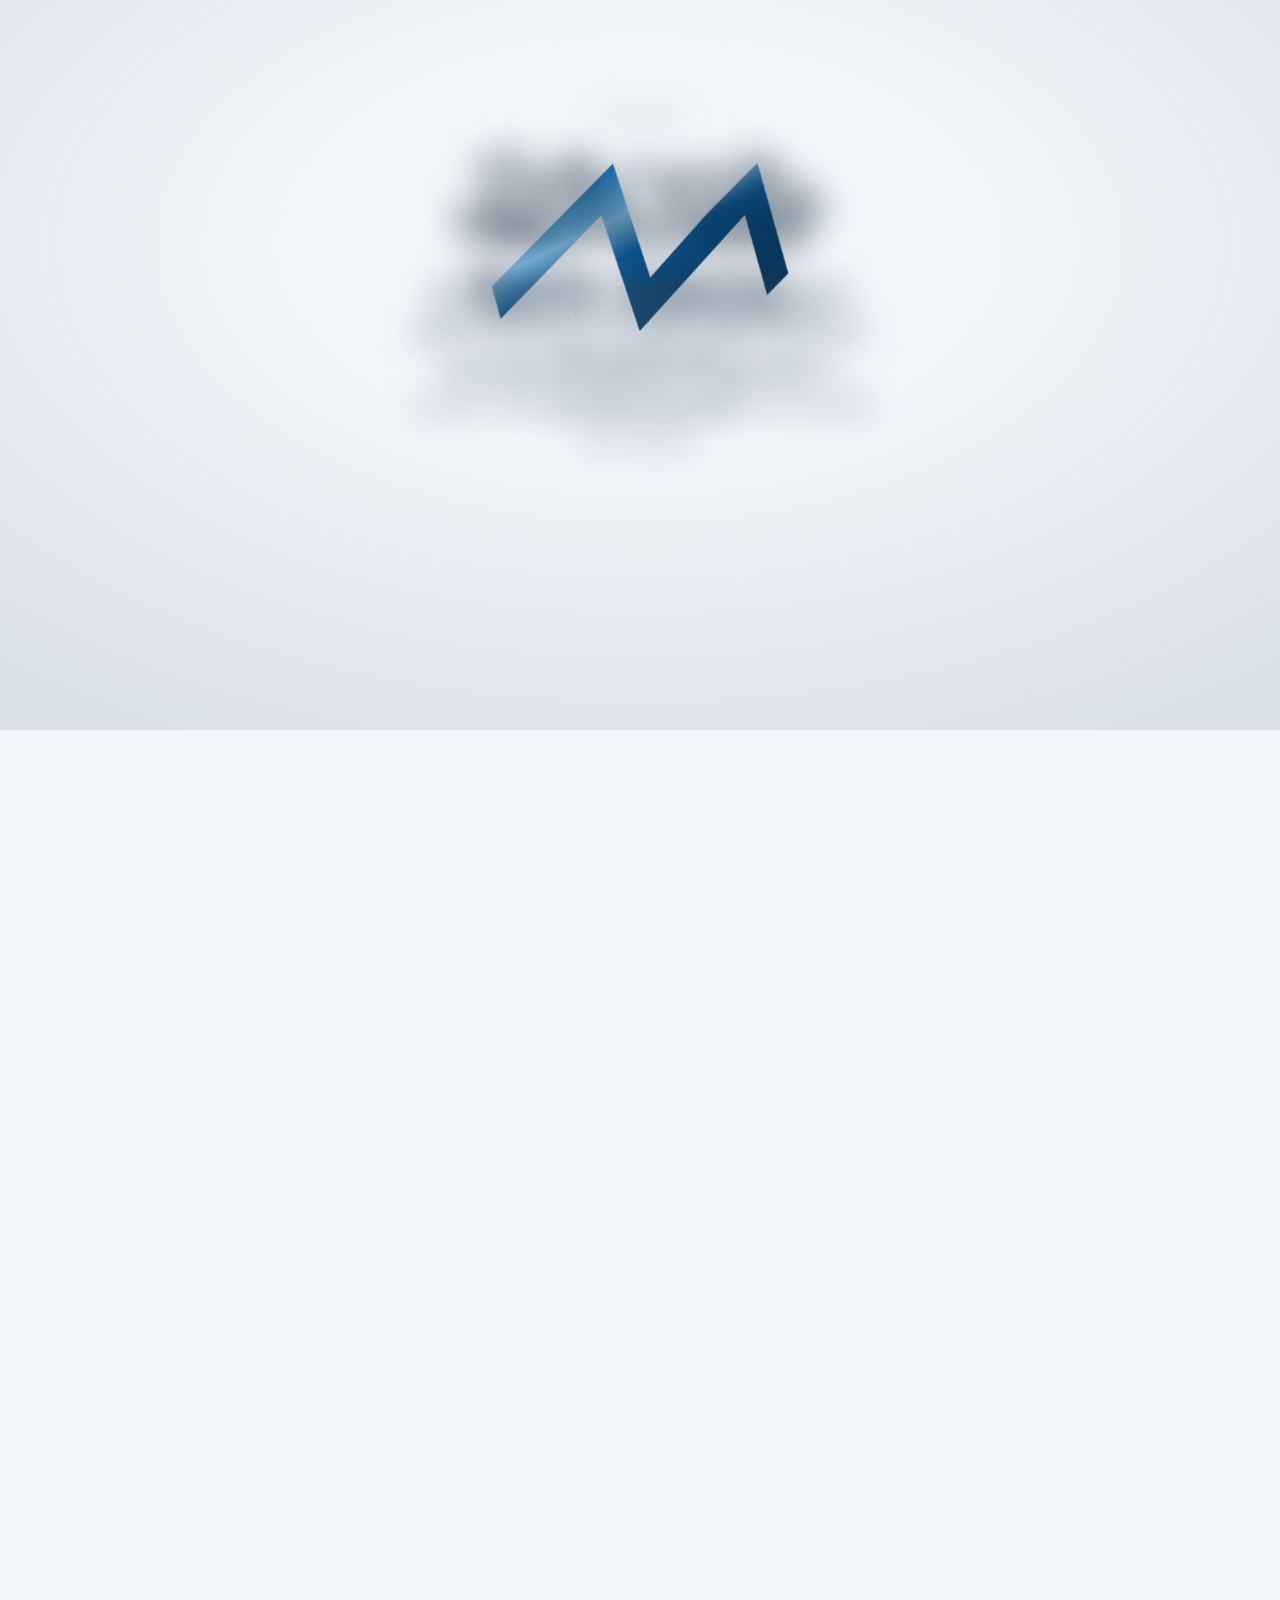
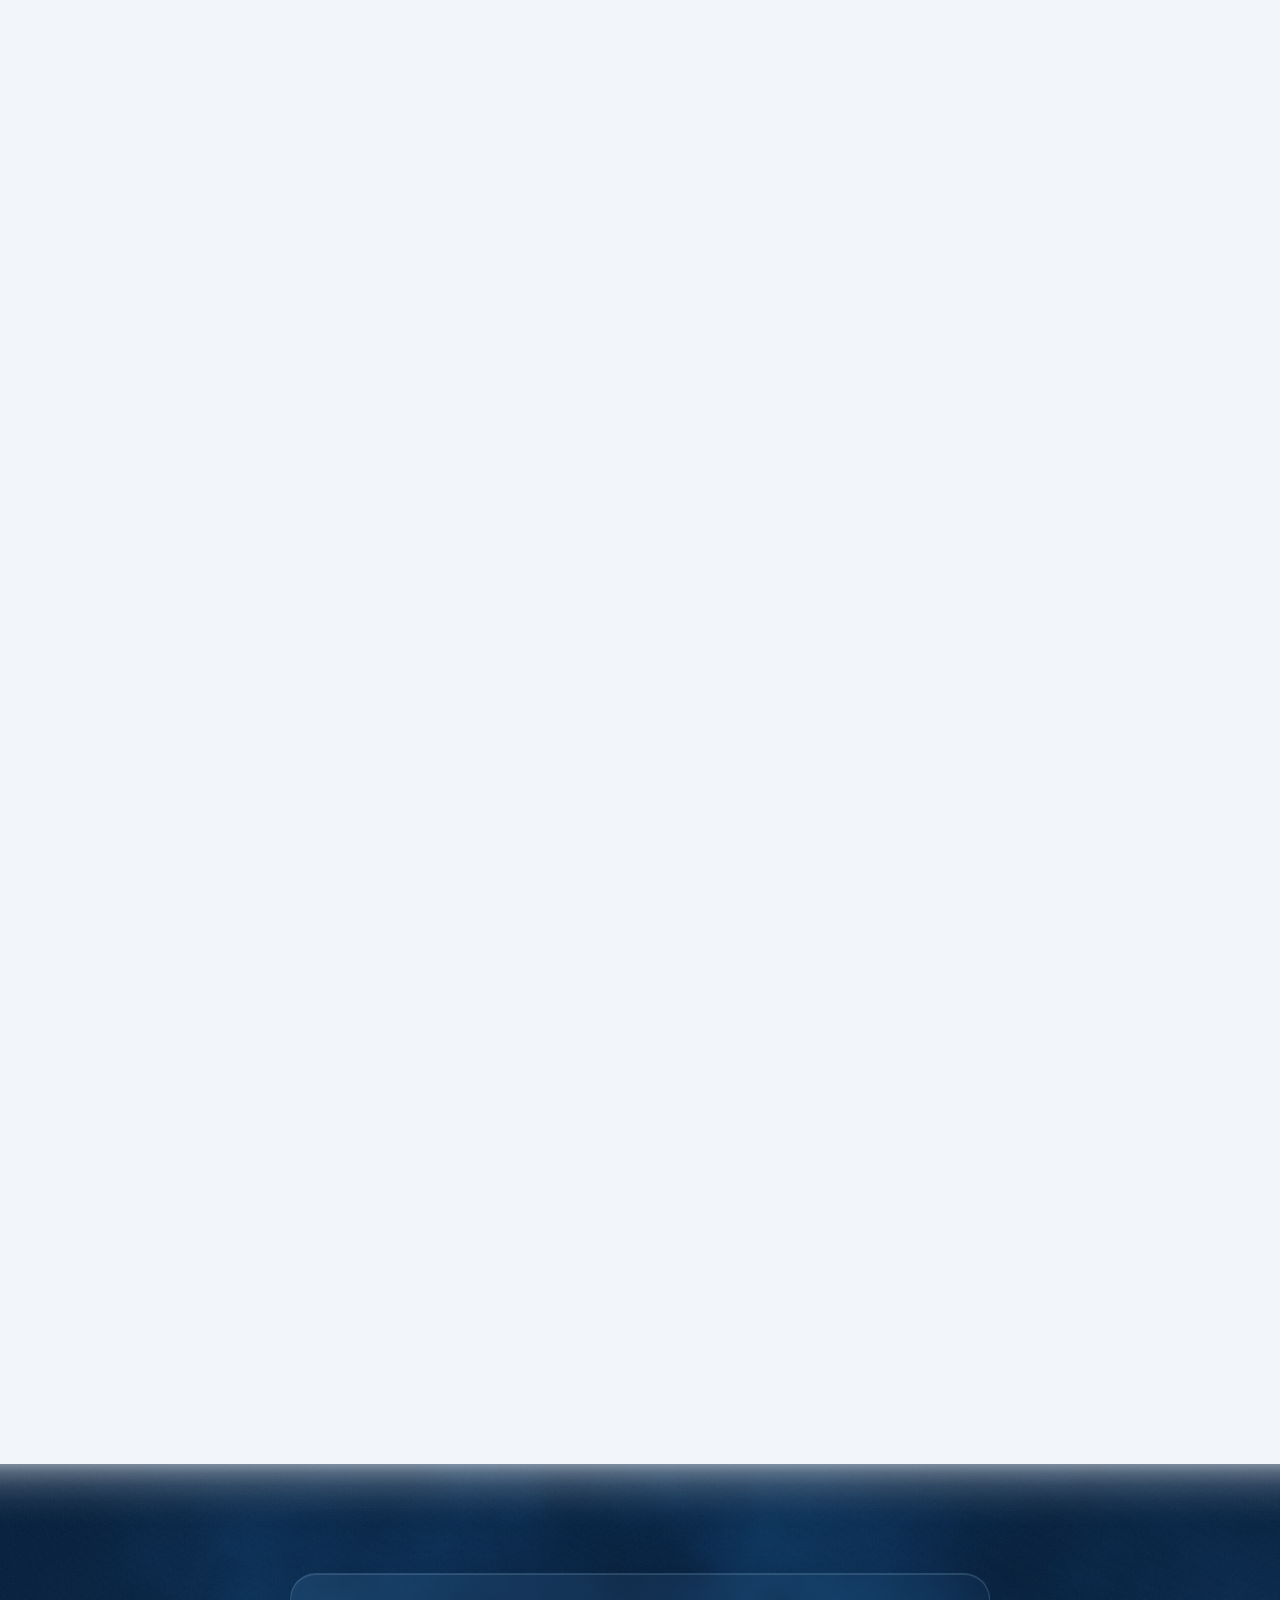
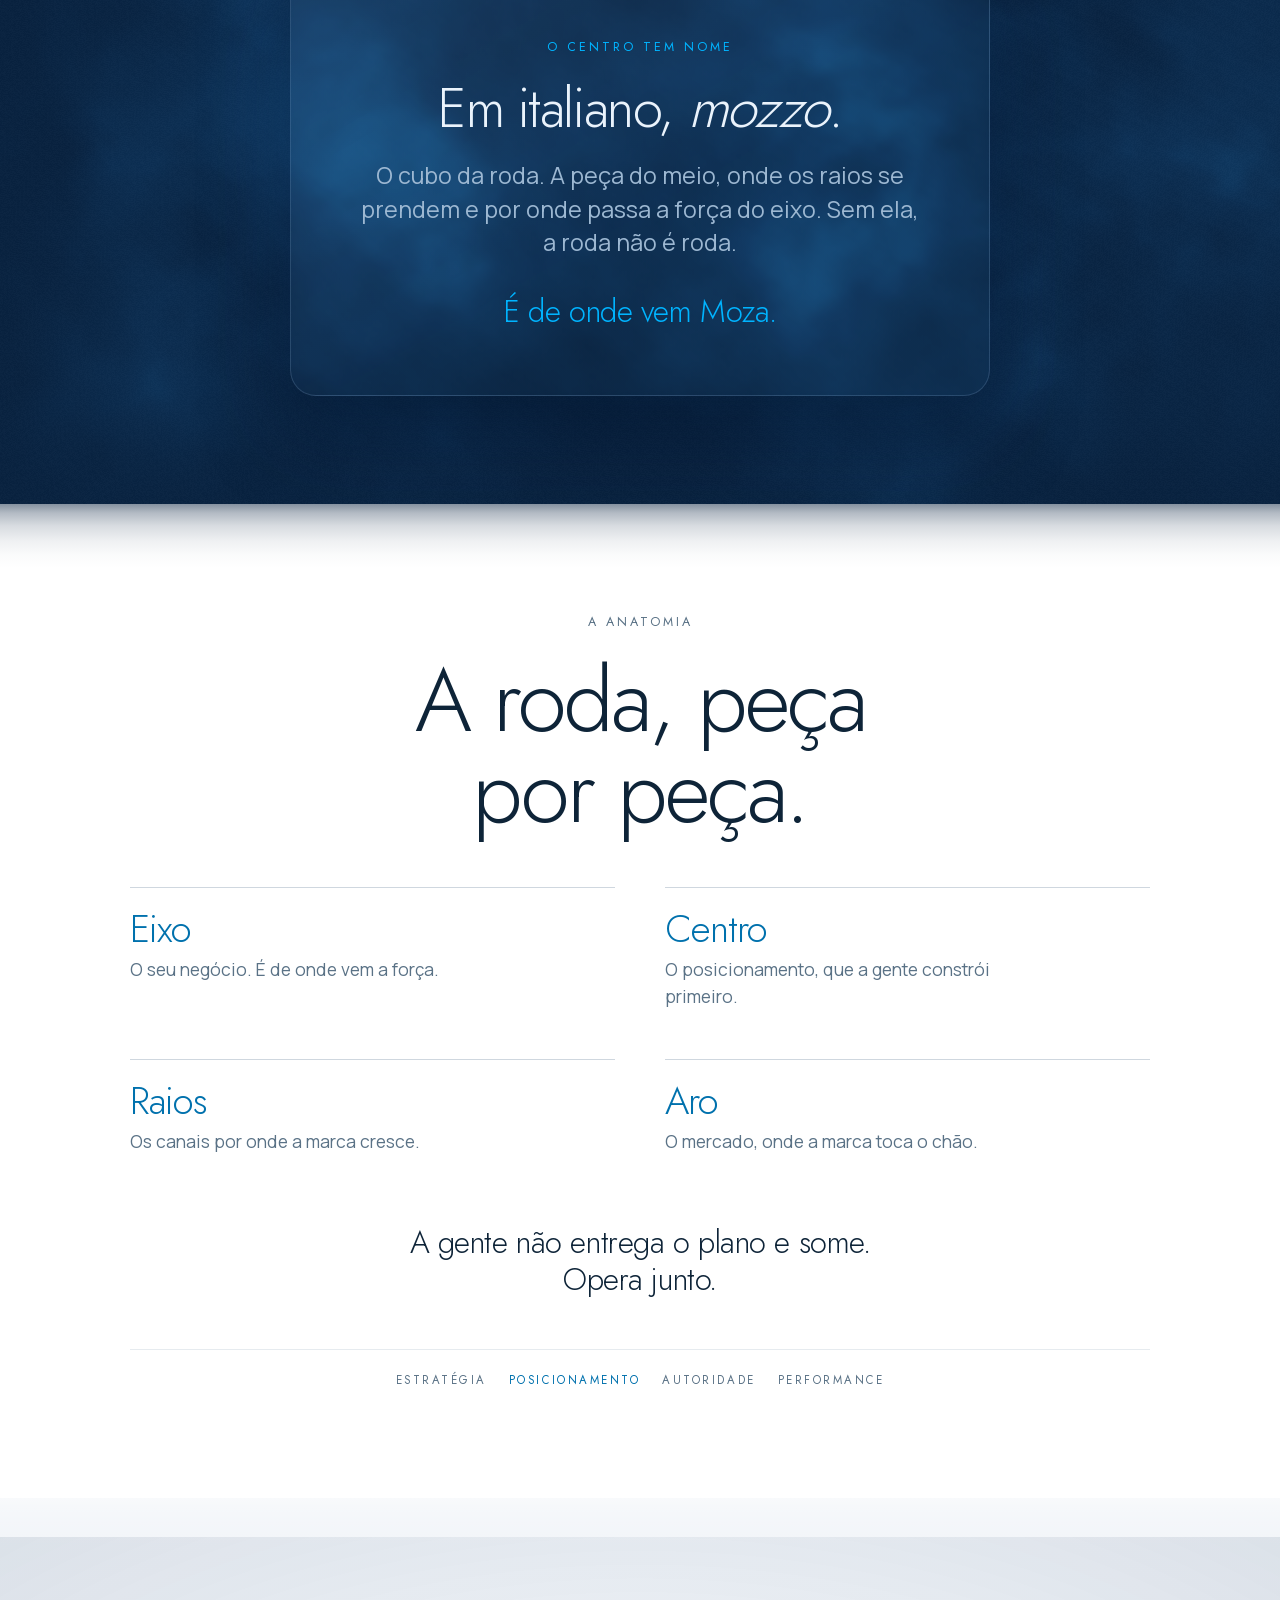
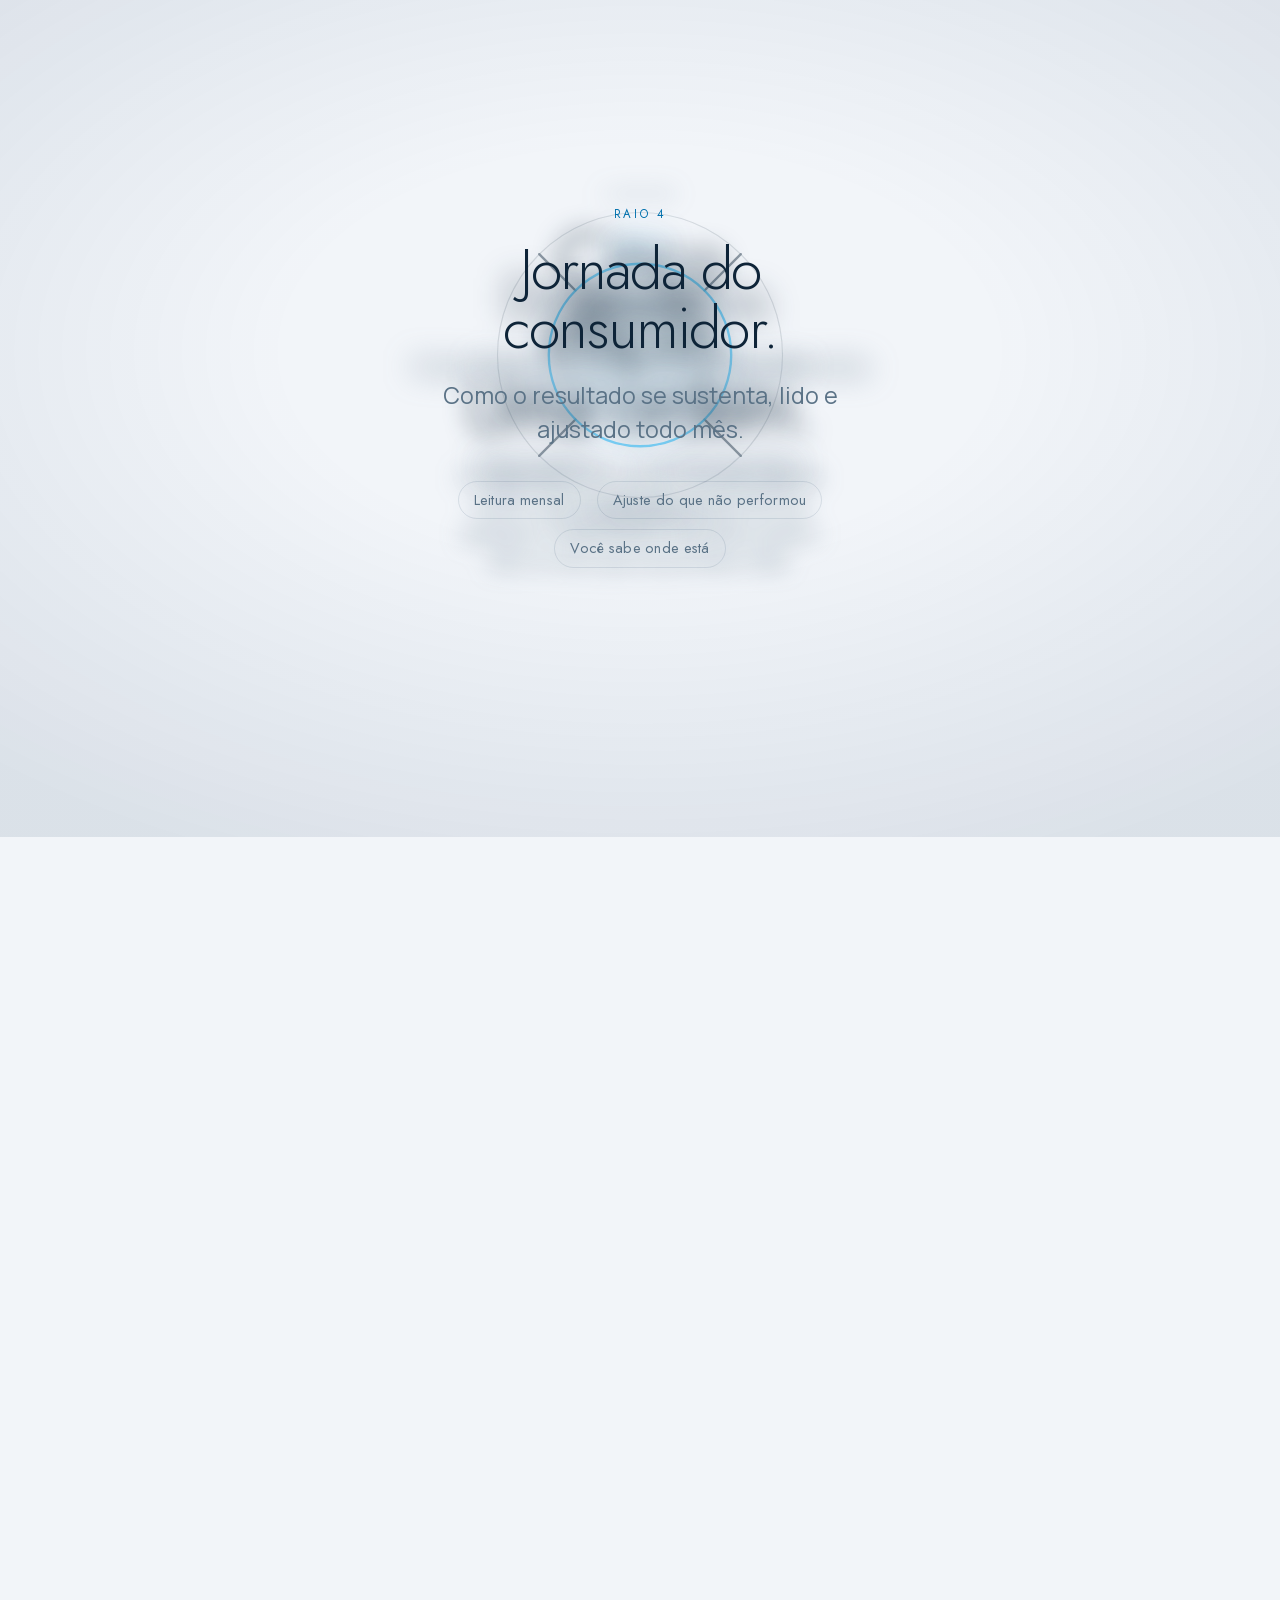
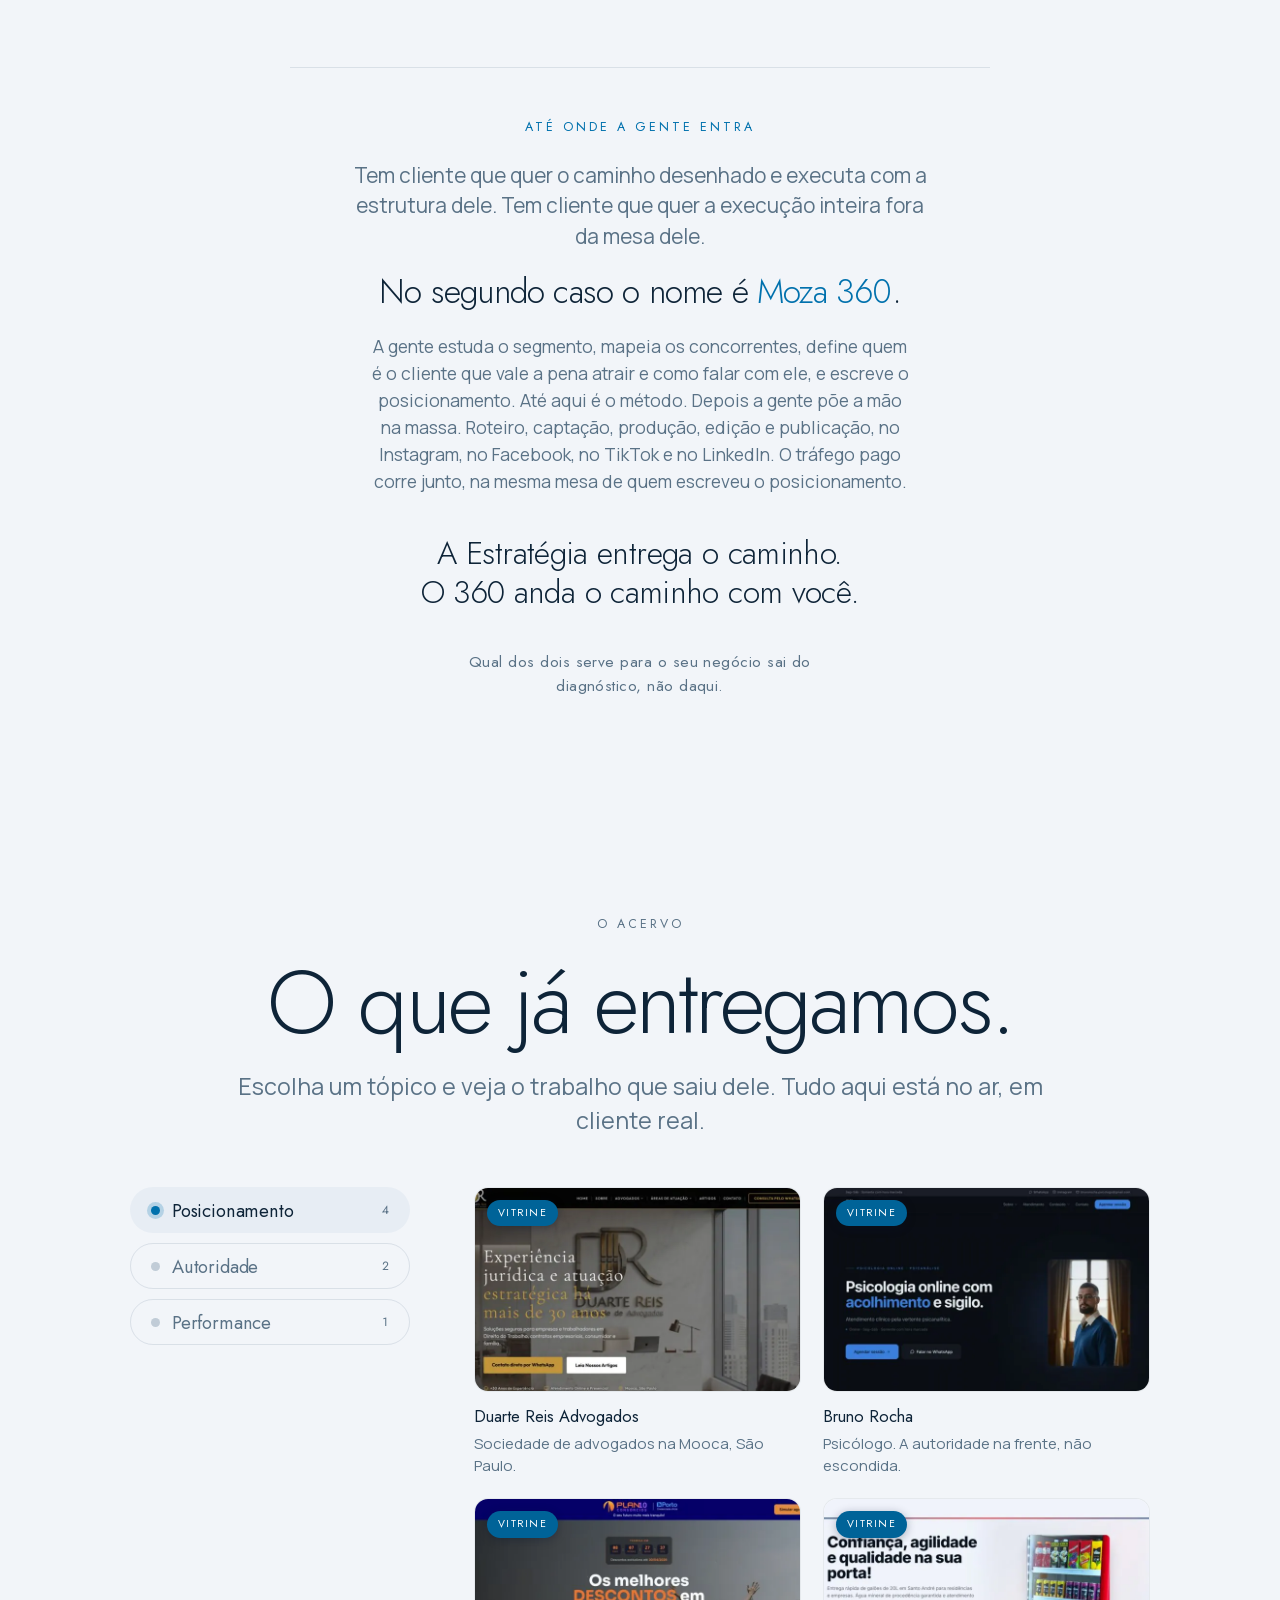
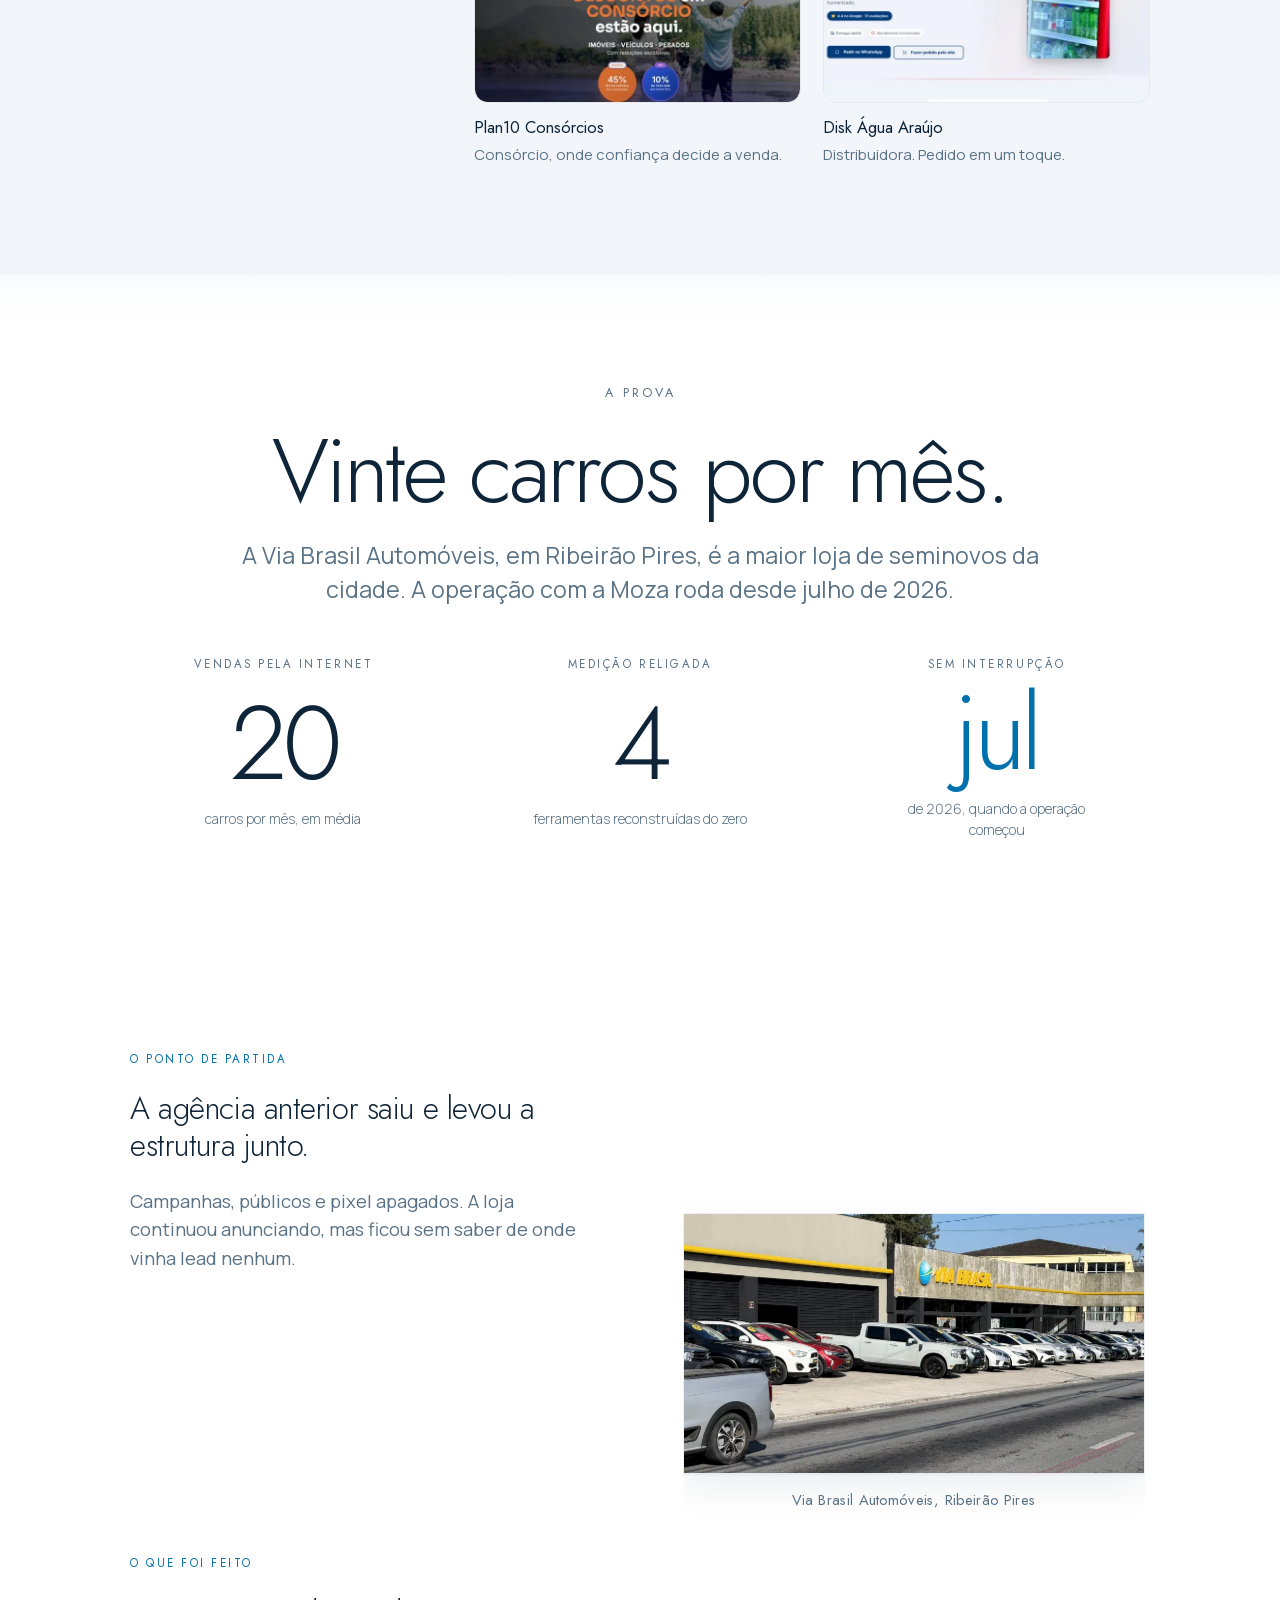
==== commit ef475cef: "Os portais: o espelho inteiro e o método viram percurso travado Pedido do Kauan: a animação do M mai" ====
--- a/public/index.html
+++ b/public/index.html
@@ -96,13 +96,24 @@
 
   <!-- O ESPELHO · narrativa do carrossel 02/05 -->
   <section class="secao secao--portal tom-cinza" data-chao="#F2F5F9" data-tom="claro">
-    <!-- O PORTAL
-         A seção abre no M e mais nada. A rolagem traz ele de longe, ele passa
-         por cima da câmera e sai de quadro, e o texto nasce da profundidade de
-         onde ele veio. É a entrada do visitante no argumento. -->
-    <div class="portal" data-portal>
+    <!-- O PORTAL DO ESPELHO
+         Abre no M, que vem de longe e passa por cima da câmera. Depois as três
+         batidas do argumento atravessam a tela uma a uma, e atrás delas a roda
+         se desenha: os raios aparecem, tremem, e o centro nunca vem. O vazio no
+         meio é o argumento. O método, mais abaixo, é quem preenche ele. -->
+    <div class="portal" data-portal data-portal-m="1" data-portal-passo="105">
       <div class="portal__palco">
         <div class="portal__bruma" aria-hidden="true"></div>
+        <svg class="roda roda--oca" viewBox="0 0 400 400" aria-hidden="true">
+          <circle class="roda__aro" cx="200" cy="200" r="150"/>
+          <g class="roda__raios">
+            <line class="roda__raio" style="--r:var(--r1,0)" x1="306.1" y1="306.1" x2="267.9" y2="267.9"/>
+            <line class="roda__raio" style="--r:var(--r2,0)" x1="93.9" y1="306.1" x2="132.1" y2="267.9"/>
+            <line class="roda__raio" style="--r:var(--r3,0)" x1="93.9" y1="93.9" x2="132.1" y2="132.1"/>
+            <line class="roda__raio" style="--r:var(--r4,0)" x1="306.1" y1="93.9" x2="267.9" y2="132.1"/>
+          </g>
+          <circle class="roda__oco" cx="200" cy="200" r="96"/>
+        </svg>
         <svg class="marcaM portal__m" viewBox="0 0 1081 613" aria-hidden="true">
           <!-- Os gradientes moram aqui porque o portal existe em toda tela. No
                objeto travado eles sumiam no celular, que o esconde com
@@ -128,39 +139,32 @@
           <path fill="url(#aco)" d="M 0,450.56 L 31.88,568.97 L 398.88,191.66 L 539.22,613 L 922.62,190.09 L 1003.79,481.69 L 1081,402.96 L 968.23,0 L 783.86,186.18 L 577.65,417.39 L 441.47,2.66 Z"/>
         </svg>
         <div class="portal__luz" aria-hidden="true"></div>
-        <div class="portal__miolo">
+
+        <div class="portal__cena">
           <p class="etiqueta">O espelho</p>
           <h2 class="tela" style="margin-top:var(--s3);max-width:13ch">Toda roda tem raios.</h2>
           <p class="corpo corpo--g" style="margin-top:var(--s3);max-width:42ch;margin-inline:auto">Você
           sobe campanha, o clique vem, o cliente não. O problema quase nunca está no criativo.</p>
         </div>
-      </div>
-    </div>
-    <div class="env duplo__grade" data-duplo style="margin-top:clamp(var(--s5),8vw,var(--s6))">
-      <div class="duplo__texto">
-        <article class="batida" data-batida>
-          <h3 class="sub">Todo mundo mexe nos raios.</h3>
-          <p class="corpo">Troca o criativo, troca a oferta, troca o direcionamento. É onde a mão
-          alcança, e é o que todo mundo faz quando o resultado não vem.</p>
-        </article>
-        <article class="batida" data-batida>
-          <h3 class="sub">E a roda continua instável.</h3>
-          <p class="corpo">Porque cada raio puxa para um lado, e nenhum deles sustenta os outros.
-          Mexer em raio solto não estabiliza roda nenhuma.</p>
-        </article>
-        <article class="batida" data-batida>
-          <h3 class="sub">Mas, e o centro?</h3>
-          <p class="corpo">Ninguém construiu a peça que segura tudo. Sem ela a roda gira, gasta
-          verba, e não sai do lugar.</p>
-        </article>
-      </div>
-      <div class="duplo__pino" aria-hidden="true">
-        <div class="pino__quadro">
-          <div class="pino__estado" data-estado><p class="pino__frase">Troca<br><em>o criativo.</em></p></div>
-          <div class="pino__estado" data-estado><p class="pino__frase">A roda<br><em>segue bamba.</em></p></div>
-          <div class="pino__estado" data-estado><div class="pino__emergindo"><svg class="marcaM" viewBox="0 0 1081 613" role="img" aria-label="Símbolo da Moza">
-            <path fill="url(#aco)" d="M 0,450.56 L 31.88,568.97 L 398.88,191.66 L 539.22,613 L 922.62,190.09 L 1003.79,481.69 L 1081,402.96 L 968.23,0 L 783.86,186.18 L 577.65,417.39 L 441.47,2.66 Z"/>
-          </svg></div></div>
+
+        <div class="portal__cena" data-roda="raios">
+          <h3 class="tela tela--m">Todo mundo mexe nos raios.</h3>
+          <p class="corpo corpo--g" style="margin-top:var(--s3);max-width:44ch;margin-inline:auto">Troca
+          o criativo, troca a oferta, troca o direcionamento. É onde a mão alcança, e é o que todo
+          mundo faz quando o resultado não vem.</p>
+        </div>
+
+        <div class="portal__cena" data-roda="bamba">
+          <h3 class="tela tela--m">E a roda continua instável.</h3>
+          <p class="corpo corpo--g" style="margin-top:var(--s3);max-width:44ch;margin-inline:auto">Porque
+          cada raio puxa para um lado, e nenhum deles sustenta os outros. Mexer em raio solto não
+          estabiliza roda nenhuma.</p>
+        </div>
+
+        <div class="portal__cena" data-roda="oco">
+          <h3 class="tela tela--m">Mas, e o centro?</h3>
+          <p class="corpo corpo--g" style="margin-top:var(--s3);max-width:44ch;margin-inline:auto">Ninguém
+          construiu a peça que segura tudo. Sem ela a roda gira, gasta verba, e não sai do lugar.</p>
         </div>
       </div>
     </div>
@@ -202,81 +206,68 @@
   </section>
 
   <!-- O MÉTODO -->
-  <section class="secao tom-cinza" id="metodo" data-chao="#F2F5F9" data-tom="claro">
-    <div class="env">
-      <div class="centro entra">
-        <p class="etiqueta">O método</p>
-        <h2 class="tela" style="margin-top:var(--s3);max-width:14ch">Cinco etapas. Uma ordem.</h2>
-        <p class="corpo corpo--g" style="margin-top:var(--s3)">O Diagnóstico é o centro: é onde a
-        gente mede onde a sua marca está antes de qualquer investimento. As outras quatro são os
-        raios que se prendem nele.</p>
-      </div>
-    </div>
-    <div class="env duplo__grade" data-duplo id="d2" style="margin-top:clamp(var(--s5),8vw,var(--s6))">
-      <div class="duplo__texto">
-        <article class="batida" data-batida>
-          <p class="etapa__papel batida__cabeca">Centro</p>
-          <h3 class="etapa__nome batida__cabeca" style="text-align:left">Diagnóstico.</h3>
-          <p class="corpo">Onde a sua marca está hoje, medido antes de qualquer investimento.</p>
-          <ul class="etapa__itens" style="justify-content:flex-start"><li>Mapa mental ao vivo</li><li>Leitura dos canais</li><li>Ponto de partida escrito</li></ul>
-        </article>
-        <article class="batida" data-batida>
-          <p class="etapa__papel batida__cabeca">Raio 1</p>
-          <h3 class="etapa__nome batida__cabeca" style="text-align:left">Posicionamento.</h3>
-          <p class="corpo">Como a sua marca aparece quando alguém pesquisa antes de comprar.</p>
-          <ul class="etapa__itens" style="justify-content:flex-start"><li>Mensagem e promessa</li><li>Identidade</li><li>Vitrine digital</li></ul>
-        </article>
-        <article class="batida" data-batida>
-          <p class="etapa__papel batida__cabeca">Raio 2</p>
-          <h3 class="etapa__nome batida__cabeca" style="text-align:left">Conteúdo que atrai.</h3>
-          <p class="corpo">Como chega gente nova todo dia, com conteúdo e alcance.</p>
-          <ul class="etapa__itens" style="justify-content:flex-start"><li>Linha editorial</li><li>Roteiro e pauta</li><li>Ritmo de publicação</li></ul>
-        </article>
-        <article class="batida" data-batida>
-          <p class="etapa__papel batida__cabeca">Raio 3</p>
-          <h3 class="etapa__nome batida__cabeca" style="text-align:left">Venda.</h3>
-          <p class="corpo">Como interesse vira cliente, com estrutura e oferta certas.</p>
-          <ul class="etapa__itens" style="justify-content:flex-start"><li>Oferta e argumento</li><li>Caminho até o fechamento</li><li>Tráfego pago</li></ul>
-        </article>
-        <article class="batida" data-batida>
-          <p class="etapa__papel batida__cabeca">Raio 4</p>
-          <h3 class="etapa__nome batida__cabeca" style="text-align:left">Jornada do consumidor.</h3>
-          <p class="corpo">Como o resultado se sustenta, lido e ajustado todo mês.</p>
-          <ul class="etapa__itens" style="justify-content:flex-start"><li>Leitura mensal</li><li>Ajuste do que não performou</li><li>Você sabe onde está</li></ul>
-        </article>
-      </div>
-      <div class="duplo__pino" aria-hidden="true">
-        <div class="pino__quadro">
-          <div class="pino__estado" data-estado><div class="pino__marco">
-            <svg class="rodaMonta" viewBox="0 0 240 240" aria-hidden="true"><circle cx="120" cy="120" r="96" fill="none" stroke="currentColor" stroke-width="2" opacity="0.16"/><line x1="132.0" y1="132.0" x2="187.9" y2="187.9" stroke="currentColor" stroke-width="2" stroke-linecap="round" opacity=".10"/><line x1="108.0" y1="132.0" x2="52.1" y2="187.9" stroke="currentColor" stroke-width="2" stroke-linecap="round" opacity=".10"/><line x1="108.0" y1="108.0" x2="52.1" y2="52.1" stroke="currentColor" stroke-width="2" stroke-linecap="round" opacity=".10"/><line x1="132.0" y1="108.0" x2="187.9" y2="52.1" stroke="currentColor" stroke-width="2" stroke-linecap="round" opacity=".10"/><circle cx="120" cy="120" r="17" fill="var(--ciano-texto,#00B4FF)"/></svg>
-            <p class="pino__papel">Centro</p>
-            <p class="pino__frase">Diagnóstico</p>
-            <div class="pino__reguas"><i class="aceso"></i><i class=""></i><i class=""></i><i class=""></i><i class=""></i></div>
-          </div></div>
-          <div class="pino__estado" data-estado><div class="pino__marco">
-            <svg class="rodaMonta" viewBox="0 0 240 240" aria-hidden="true"><circle cx="120" cy="120" r="96" fill="none" stroke="currentColor" stroke-width="2" opacity="0.29"/><line x1="132.0" y1="132.0" x2="187.9" y2="187.9" stroke="currentColor" stroke-width="3" stroke-linecap="round" opacity=".85"/><line x1="108.0" y1="132.0" x2="52.1" y2="187.9" stroke="currentColor" stroke-width="2" stroke-linecap="round" opacity=".10"/><line x1="108.0" y1="108.0" x2="52.1" y2="52.1" stroke="currentColor" stroke-width="2" stroke-linecap="round" opacity=".10"/><line x1="132.0" y1="108.0" x2="187.9" y2="52.1" stroke="currentColor" stroke-width="2" stroke-linecap="round" opacity=".10"/><circle cx="120" cy="120" r="17" fill="var(--ciano-texto,#00B4FF)"/></svg>
-            <p class="pino__papel">Raio 1</p>
-            <p class="pino__frase">Posicionamento</p>
-            <div class="pino__reguas"><i class="aceso"></i><i class="aceso"></i><i class=""></i><i class=""></i><i class=""></i></div>
-          </div></div>
-          <div class="pino__estado" data-estado><div class="pino__marco">
-            <svg class="rodaMonta" viewBox="0 0 240 240" aria-hidden="true"><circle cx="120" cy="120" r="96" fill="none" stroke="currentColor" stroke-width="2" opacity="0.42"/><line x1="132.0" y1="132.0" x2="187.9" y2="187.9" stroke="currentColor" stroke-width="3" stroke-linecap="round" opacity=".85"/><line x1="108.0" y1="132.0" x2="52.1" y2="187.9" stroke="currentColor" stroke-width="3" stroke-linecap="round" opacity=".85"/><line x1="108.0" y1="108.0" x2="52.1" y2="52.1" stroke="currentColor" stroke-width="2" stroke-linecap="round" opacity=".10"/><line x1="132.0" y1="108.0" x2="187.9" y2="52.1" stroke="currentColor" stroke-width="2" stroke-linecap="round" opacity=".10"/><circle cx="120" cy="120" r="17" fill="var(--ciano-texto,#00B4FF)"/></svg>
-            <p class="pino__papel">Raio 2</p>
-            <p class="pino__frase">Conteúdo que atrai</p>
-            <div class="pino__reguas"><i class="aceso"></i><i class="aceso"></i><i class="aceso"></i><i class=""></i><i class=""></i></div>
-          </div></div>
-          <div class="pino__estado" data-estado><div class="pino__marco">
-            <svg class="rodaMonta" viewBox="0 0 240 240" aria-hidden="true"><circle cx="120" cy="120" r="96" fill="none" stroke="currentColor" stroke-width="2" opacity="0.55"/><line x1="132.0" y1="132.0" x2="187.9" y2="187.9" stroke="currentColor" stroke-width="3" stroke-linecap="round" opacity=".85"/><line x1="108.0" y1="132.0" x2="52.1" y2="187.9" stroke="currentColor" stroke-width="3" stroke-linecap="round" opacity=".85"/><line x1="108.0" y1="108.0" x2="52.1" y2="52.1" stroke="currentColor" stroke-width="3" stroke-linecap="round" opacity=".85"/><line x1="132.0" y1="108.0" x2="187.9" y2="52.1" stroke="currentColor" stroke-width="2" stroke-linecap="round" opacity=".10"/><circle cx="120" cy="120" r="17" fill="var(--ciano-texto,#00B4FF)"/></svg>
-            <p class="pino__papel">Raio 3</p>
-            <p class="pino__frase">Venda</p>
-            <div class="pino__reguas"><i class="aceso"></i><i class="aceso"></i><i class="aceso"></i><i class="aceso"></i><i class=""></i></div>
-          </div></div>
-          <div class="pino__estado" data-estado><div class="pino__marco">
-            <svg class="rodaMonta" viewBox="0 0 240 240" aria-hidden="true"><circle cx="120" cy="120" r="96" fill="none" stroke="currentColor" stroke-width="2" opacity="0.68"/><line x1="132.0" y1="132.0" x2="187.9" y2="187.9" stroke="currentColor" stroke-width="3" stroke-linecap="round" opacity=".85"/><line x1="108.0" y1="132.0" x2="52.1" y2="187.9" stroke="currentColor" stroke-width="3" stroke-linecap="round" opacity=".85"/><line x1="108.0" y1="108.0" x2="52.1" y2="52.1" stroke="currentColor" stroke-width="3" stroke-linecap="round" opacity=".85"/><line x1="132.0" y1="108.0" x2="187.9" y2="52.1" stroke="currentColor" stroke-width="3" stroke-linecap="round" opacity=".85"/><circle cx="120" cy="120" r="17" fill="var(--ciano-texto,#00B4FF)"/></svg>
-            <p class="pino__papel">Raio 4</p>
-            <p class="pino__frase">Jornada do consumidor</p>
-            <div class="pino__reguas"><i class="aceso"></i><i class="aceso"></i><i class="aceso"></i><i class="aceso"></i><i class="aceso"></i></div>
-          </div></div>
+  <section class="secao secao--portal tom-cinza" id="metodo" data-chao="#F2F5F9" data-tom="claro">
+    <!-- O PORTAL DO MÉTODO
+         A outra metade da história do espelho. Lá a roda aparece sem centro; aqui
+         o centro é a primeira coisa a existir, e cada raio se prende nele na
+         ordem em que a gente trabalha. A mesma mecânica, o argumento oposto. -->
+    <div class="portal" data-portal data-portal-passo="90">
+      <div class="portal__palco">
+        <div class="portal__bruma" aria-hidden="true"></div>
+        <svg class="roda roda--monta" viewBox="0 0 400 400" aria-hidden="true">
+          <circle class="roda__aro" cx="200" cy="200" r="150"/>
+          <g class="roda__raios">
+            <line class="roda__raio" style="--r:var(--r1,0)" x1="306.1" y1="306.1" x2="267.9" y2="267.9"/>
+            <line class="roda__raio" style="--r:var(--r2,0)" x1="93.9" y1="306.1" x2="132.1" y2="267.9"/>
+            <line class="roda__raio" style="--r:var(--r3,0)" x1="93.9" y1="93.9" x2="132.1" y2="132.1"/>
+            <line class="roda__raio" style="--r:var(--r4,0)" x1="306.1" y1="93.9" x2="267.9" y2="132.1"/>
+          </g>
+          <circle class="roda__brilho" cx="200" cy="200" r="96"/>
+          <circle class="roda__cubo" cx="200" cy="200" r="96"/>
+        </svg>
+        <div class="portal__luz" aria-hidden="true"></div>
+
+        <div class="portal__cena">
+          <p class="etiqueta">O método</p>
+          <h2 class="tela" style="margin-top:var(--s3);max-width:14ch">Cinco etapas. Uma ordem.</h2>
+          <p class="corpo corpo--g" style="margin-top:var(--s3);max-width:46ch;margin-inline:auto">O
+          Diagnóstico é o centro: é onde a gente mede onde a sua marca está antes de qualquer
+          investimento. As outras quatro são os raios que se prendem nele.</p>
+        </div>
+
+        <div class="portal__cena" data-roda="0">
+          <p class="etapa__papel">Centro</p>
+          <h3 class="tela tela--m" style="margin-top:var(--s2)">Diagnóstico.</h3>
+          <p class="corpo corpo--g" style="margin-top:var(--s3);max-width:42ch;margin-inline:auto">Onde a sua marca está hoje, medido antes de qualquer investimento.</p>
+          <ul class="etapa__itens" style="margin-top:var(--s4)"><li>Mapa mental ao vivo</li><li>Leitura dos canais</li><li>Ponto de partida escrito</li></ul>
+        </div>
+
+        <div class="portal__cena" data-roda="1">
+          <p class="etapa__papel">Raio 1</p>
+          <h3 class="tela tela--m" style="margin-top:var(--s2)">Posicionamento.</h3>
+          <p class="corpo corpo--g" style="margin-top:var(--s3);max-width:42ch;margin-inline:auto">Como a sua marca aparece quando alguém pesquisa antes de comprar.</p>
+          <ul class="etapa__itens" style="margin-top:var(--s4)"><li>Mensagem e promessa</li><li>Identidade</li><li>Vitrine digital</li></ul>
+        </div>
+
+        <div class="portal__cena" data-roda="2">
+          <p class="etapa__papel">Raio 2</p>
+          <h3 class="tela tela--m" style="margin-top:var(--s2)">Conteúdo que atrai.</h3>
+          <p class="corpo corpo--g" style="margin-top:var(--s3);max-width:42ch;margin-inline:auto">Como chega gente nova todo dia, com conteúdo e alcance.</p>
+          <ul class="etapa__itens" style="margin-top:var(--s4)"><li>Linha editorial</li><li>Roteiro e pauta</li><li>Ritmo de publicação</li></ul>
+        </div>
+
+        <div class="portal__cena" data-roda="3">
+          <p class="etapa__papel">Raio 3</p>
+          <h3 class="tela tela--m" style="margin-top:var(--s2)">Venda.</h3>
+          <p class="corpo corpo--g" style="margin-top:var(--s3);max-width:42ch;margin-inline:auto">Como interesse vira cliente, com estrutura e oferta certas.</p>
+          <ul class="etapa__itens" style="margin-top:var(--s4)"><li>Oferta e argumento</li><li>Caminho até o fechamento</li><li>Tráfego pago</li></ul>
+        </div>
+
+        <div class="portal__cena" data-roda="4">
+          <p class="etapa__papel">Raio 4</p>
+          <h3 class="tela tela--m" style="margin-top:var(--s2)">Jornada do consumidor.</h3>
+          <p class="corpo corpo--g" style="margin-top:var(--s3);max-width:42ch;margin-inline:auto">Como o resultado se sustenta, lido e ajustado todo mês.</p>
+          <ul class="etapa__itens" style="margin-top:var(--s4)"><li>Leitura mensal</li><li>Ajuste do que não performou</li><li>Você sabe onde está</li></ul>
         </div>
       </div>
     </div>
@@ -535,6 +526,11 @@
   </div>
 </footer>
 
+<!-- A barra de rolagem da casa. Ela substitui a do sistema em ponteiro fino:
+     é um mapa da página, com uma marca por seção e a marca da seção atual
+     acesa. Em toque não aparece, porque lá a barra nativa já some sozinha. -->
+<div class="rolagem" data-rolagem aria-hidden="true"><i class="rolagem__punho"></i></div>
+
 <script src="assets/js/luz.js"></script>
 <script src="assets/js/campo.js"></script>
 <script src="assets/js/site.js"></script>
--- a/public/assets/css/site.css
+++ b/public/assets/css/site.css
@@ -577,25 +577,40 @@
   .btn--primario:active::after{animation:none}}
 
 /* --------------------------------------------------------------------------
-   O portal · a entrada da seção do espelho
-   A seção abre no M e mais nada. A rolagem traz ele de longe, ele cresce até
-   passar por cima da câmera, e o texto nasce da profundidade de onde ele veio.
-
-   A escala do M não é escrita à mão: ele anda em linha reta no eixo Z e quem
-   faz a aceleração é a perspectiva. É por isso que a aproximação parece de
-   câmera e não de keyframe.
-
-   Sem JS a classe portal--vivo nunca entra e o palco fica parado com o texto
-   legível. O argumento continua de pé.
+   O portal
+   Um palco travado na tela por várias alturas de rolagem, com as cenas
+   atravessando a profundidade uma a uma.
+
+   A classe portal--vivo troca o modo de layout inteiro, não só a animação.
+   Sem ela (sem JS, ou com prefers-reduced-motion) o palco é fluxo normal: as
+   cenas ficam uma embaixo da outra, legíveis, e a roda fica parada montada.
+   Com ela o palco vira grade empilhada, travada e com perspectiva.
+
+   A altura do trilho entra pelo JS, do número de cenas vezes o passo. Não está
+   escrita aqui de propósito: acrescentar uma cena no HTML não pede conta nova.
    -------------------------------------------------------------------------- */
 .secao--portal{padding-top:clamp(var(--s3),3vw,var(--s5))}
-
-.portal{position:relative;height:260svh;
-  margin-bottom:clamp(var(--s4),5vw,var(--s6))}
-.portal__palco{position:sticky;top:0;height:100svh;overflow:hidden;
-  display:grid;place-items:center;
+.portal{position:relative}
+
+/* Sem JS (ou com prefers-reduced-motion): fluxo normal, tudo legível, e a
+   roda já montada. Os valores abaixo são o estado final; quando o motor roda,
+   ele escreve os mesmos nomes no style do elemento e ganha por ser inline. */
+.roda{--a:1;--r1:1;--r2:1;--r3:1;--r4:1;--cubo:1;--oco:1}
+.portal__palco{display:block;text-align:center}
+.portal__palco > .portal__bruma,.portal__palco > .portal__luz{display:none}
+.portal__palco > .portal__cena{margin-inline:auto;
+  padding-block:clamp(var(--s4),5vw,var(--s6))}
+.portal__palco > .roda{width:min(62vw,380px)}
+.portal__palco > .portal__m{width:min(52vw,420px)}
+.portal__palco > .roda,.portal__palco > .portal__m{
+  margin:0 auto clamp(var(--s4),5vw,var(--s6))}
+
+/* Com JS */
+.portal__palco.portal--vivo{position:sticky;top:0;height:100svh;overflow:hidden;
+  display:grid;place-items:center;text-align:initial;
   perspective:1200px;perspective-origin:50% 46%}
-.portal__palco > *{grid-area:1/1}
+.portal--vivo > *{grid-area:1/1;margin:0}
+.portal--vivo > .portal__bruma,.portal--vivo > .portal__luz{display:block}
 
 /* Boca de túnel: o canto fecha um pouco para o meio virar o longe. */
 .portal__bruma{width:100%;height:100%;pointer-events:none;
@@ -613,31 +628,129 @@
   pointer-events:none;opacity:0;
   background:radial-gradient(circle,rgba(0,180,255,.42) 0%,rgba(0,180,255,.14) 38%,rgba(0,180,255,0) 68%)}
 
-.portal__miolo{max-width:min(92vw,54ch);text-align:center;
-  will-change:transform,opacity,filter}
-.portal__miolo .etiqueta{justify-content:center}
-
 .portal--vivo .portal__m{
   transform:translateZ(calc(var(--mZ,0) * 1px));
   opacity:var(--mOp,1);
   filter:blur(calc(var(--mBorr,0) * 1px))}
 .portal--vivo .portal__luz{opacity:var(--luz,0)}
-.portal--vivo .portal__miolo{
-  transform:translateZ(calc(var(--tZ,0) * 1px));
-  opacity:var(--tOp,1);
-  filter:blur(calc(var(--tBorr,0) * 1px))}
 
 @media (max-width:899px){
-  .portal{height:220svh}
   .portal__m{width:86vw}
-}
+  /* No celular a roda não cerca o texto: ela vira objeto acima dele. Um círculo
+     grande o bastante para abraçar um bloco de texto alto não cabe em 393px de
+     largura, e o anel acabaria cortando a frase. Duas linhas resolvem. */
+  .portal--vivo{grid-template-rows:auto auto;
+    align-content:center;justify-items:center;gap:clamp(var(--s3),5vw,var(--s5))}
+  .portal--vivo > .roda{grid-area:1/1;align-self:end;width:min(56vw,270px)}
+  .portal--vivo > .portal__cena{grid-area:2/1;align-self:start}
+  .portal--vivo > .portal__m,
+  .portal--vivo > .portal__bruma,
+  .portal--vivo > .portal__luz{grid-area:1/1/3/2;align-self:center}
+}
+
+/* --------------------------------------------------------------------------
+   As cenas do portal
+   Cada bloco atravessa a tela: nasce longe e desfocado, chega ao plano da
+   página, fica um tempo, e recua para trás da câmera enquanto o próximo já
+   está vindo. O engate entre um e outro é o que dá a sensação de percurso.
+   -------------------------------------------------------------------------- */
+.portal__cena{max-width:min(84vw,42ch);text-align:center;pointer-events:none;
+  will-change:transform,opacity,filter}
+.portal__cena .etiqueta,.portal__cena .etapa__papel{justify-content:center;text-align:center}
+.portal--vivo .portal__cena{
+  transform:translateZ(calc(var(--z,0) * 1px));
+  opacity:var(--op,1);
+  filter:blur(calc(var(--borr,0) * 1px))}
+
+/* Um degrau abaixo do display do topo: as batidas são subordinadas ao título
+   da seção, e a hierarquia tem que aparecer no tamanho. */
+.tela--m{font-size:clamp(2.1rem,5vw,3.6rem)}
+
+/* --------------------------------------------------------------------------
+   A roda
+   Um componente, dois argumentos. No espelho ela aparece sem centro: os raios
+   se desenham, tremem, e o meio segue oco. No método o centro é a primeira
+   coisa a existir e cada raio se prende nele.
+
+   Os raios nascem da ponta por stroke-dashoffset, que é como linha se desenha
+   de verdade. O comprimento de 112 é a distância do cubo ao aro no viewBox.
+   -------------------------------------------------------------------------- */
+.roda{width:min(96vw,1240px);height:auto;color:var(--claro);
+  pointer-events:none;opacity:.62}
+.roda__aro{fill:none;stroke:currentColor;stroke-width:1.2;opacity:.20;
+  stroke-dasharray:942.5;stroke-dashoffset:calc((1 - var(--a,0)) * 942.5px);
+  transform:rotate(-90deg);transform-origin:200px 200px}
+.roda__raios{transform-origin:200px 200px}
+/* O raio nasce preso no aro e cresce para dentro. Ele para bem antes do meio:
+   o miolo é onde o texto mora, e raio cruzando frase vira risco de caneta. */
+.roda__raio{stroke:currentColor;stroke-width:2.5;stroke-linecap:round;
+  stroke-dasharray:54;stroke-dashoffset:calc((1 - var(--r,0)) * 54px);
+  opacity:calc(.14 + var(--r,0) * .56)}
+.roda__cubo{fill:none;stroke:var(--ciano);stroke-width:2.5;
+  transform-origin:200px 200px;
+  transform:scale(calc(.72 + var(--cubo,0) * .28));
+  opacity:calc(var(--cubo,0) * .78)}
+.roda__brilho{fill:var(--ciano);transform-origin:200px 200px;
+  transform:scale(calc(.5 + var(--cubo,0) * .5));
+  opacity:calc(var(--cubo,0) * .07);filter:blur(26px)}
+/* O oco: o centro que ninguém construiu. Tracejado porque é ausência, não peça. */
+.roda__oco{fill:none;stroke:var(--ciano);stroke-width:2.5;stroke-dasharray:3 11;
+  stroke-linecap:round;opacity:calc(var(--oco,0) * .8);
+  transform-origin:200px 200px;transform:scale(calc(.72 + var(--oco,0) * .28))}
+
+.roda.tremendo .roda__raios{animation:bamba 2.1s ease-in-out infinite}
+@keyframes bamba{
+  0%,100%{transform:rotate(0deg)}
+  26%{transform:rotate(2.4deg)}
+  58%{transform:rotate(-1.7deg)}
+  80%{transform:rotate(.9deg)}}
 @media (prefers-reduced-motion:reduce){
-  .portal{height:auto}
-  .portal__palco{position:static;height:auto;
-    padding-block:clamp(var(--s5),8vw,var(--s7))}
-  .portal__m{width:min(60vw,420px)}
-  .portal__palco{display:block;text-align:center}
-  .portal__palco > *{grid-area:auto}
-  .portal__bruma,.portal__luz{display:none}
-  .portal__miolo{margin-top:var(--s5);margin-inline:auto}
-}
+  .roda.tremendo .roda__raios{animation:none}
+}
+
+/* --------------------------------------------------------------------------
+   A barra de rolagem da casa
+   Substitui a do sistema só onde existe ponteiro fino. Em toque a barra nativa
+   já se esconde sozinha e uma barra fixa na borda só atrapalharia.
+
+   Ela não é um tubo com um bastão dentro: é um mapa. Cada seção tem uma marca,
+   a marca da seção em que você está fica acesa, e clicar nela pula para lá.
+   Numa página com dois trechos travados isso deixa de ser enfeite e vira
+   orientação.
+   -------------------------------------------------------------------------- */
+.rolagem{display:none}
+@media (hover:hover) and (pointer:fine){
+  html{scrollbar-width:none}
+  html::-webkit-scrollbar{width:0;height:0}
+
+  .rolagem{display:block;position:fixed;top:0;right:0;bottom:0;width:18px;
+    z-index:60;cursor:pointer;touch-action:none;
+    -webkit-user-select:none;user-select:none}
+  /* O trilho só aparece quando a mão chega perto. Parado, o que se vê é o punho. */
+  .rolagem::before{content:"";position:absolute;top:16px;bottom:16px;right:8px;
+    width:2px;border-radius:2px;background:rgba(122,152,184,.20);
+    opacity:0;transition:opacity 200ms ease}
+  .rolagem:hover::before,.rolagem.pegando::before{opacity:1}
+
+  .rolagem__punho{position:absolute;right:7px;width:4px;min-height:44px;
+    border-radius:4px;
+    background:linear-gradient(180deg,#0A2340 0%,#0071AD 46%,#00B4FF 100%);
+    box-shadow:0 0 14px rgba(0,180,255,.40);
+    transition:width 180ms ease,right 180ms ease,box-shadow 180ms ease}
+  .rolagem:hover .rolagem__punho,.rolagem.pegando .rolagem__punho{
+    width:8px;right:5px;box-shadow:0 0 22px rgba(0,180,255,.75)}
+
+  .rolagem__marca{position:absolute;right:8px;width:2px;height:2px;
+    border-radius:50%;background:rgba(122,152,184,.45);
+    transform:translateY(-50%);
+    transition:background 220ms ease,width 220ms ease,right 220ms ease,
+               height 220ms ease,box-shadow 220ms ease}
+  .rolagem:hover .rolagem__marca{width:6px;height:6px;right:6px}
+  .rolagem__marca.aqui{background:var(--ciano);width:6px;height:6px;right:6px;
+    box-shadow:0 0 10px rgba(0,180,255,.9)}
+  .rolagem:hover .rolagem__marca.aqui{width:8px;height:8px;right:5px}
+
+  @media (prefers-reduced-motion:reduce){
+    .rolagem::before,.rolagem__punho,.rolagem__marca{transition:none}
+  }
+}
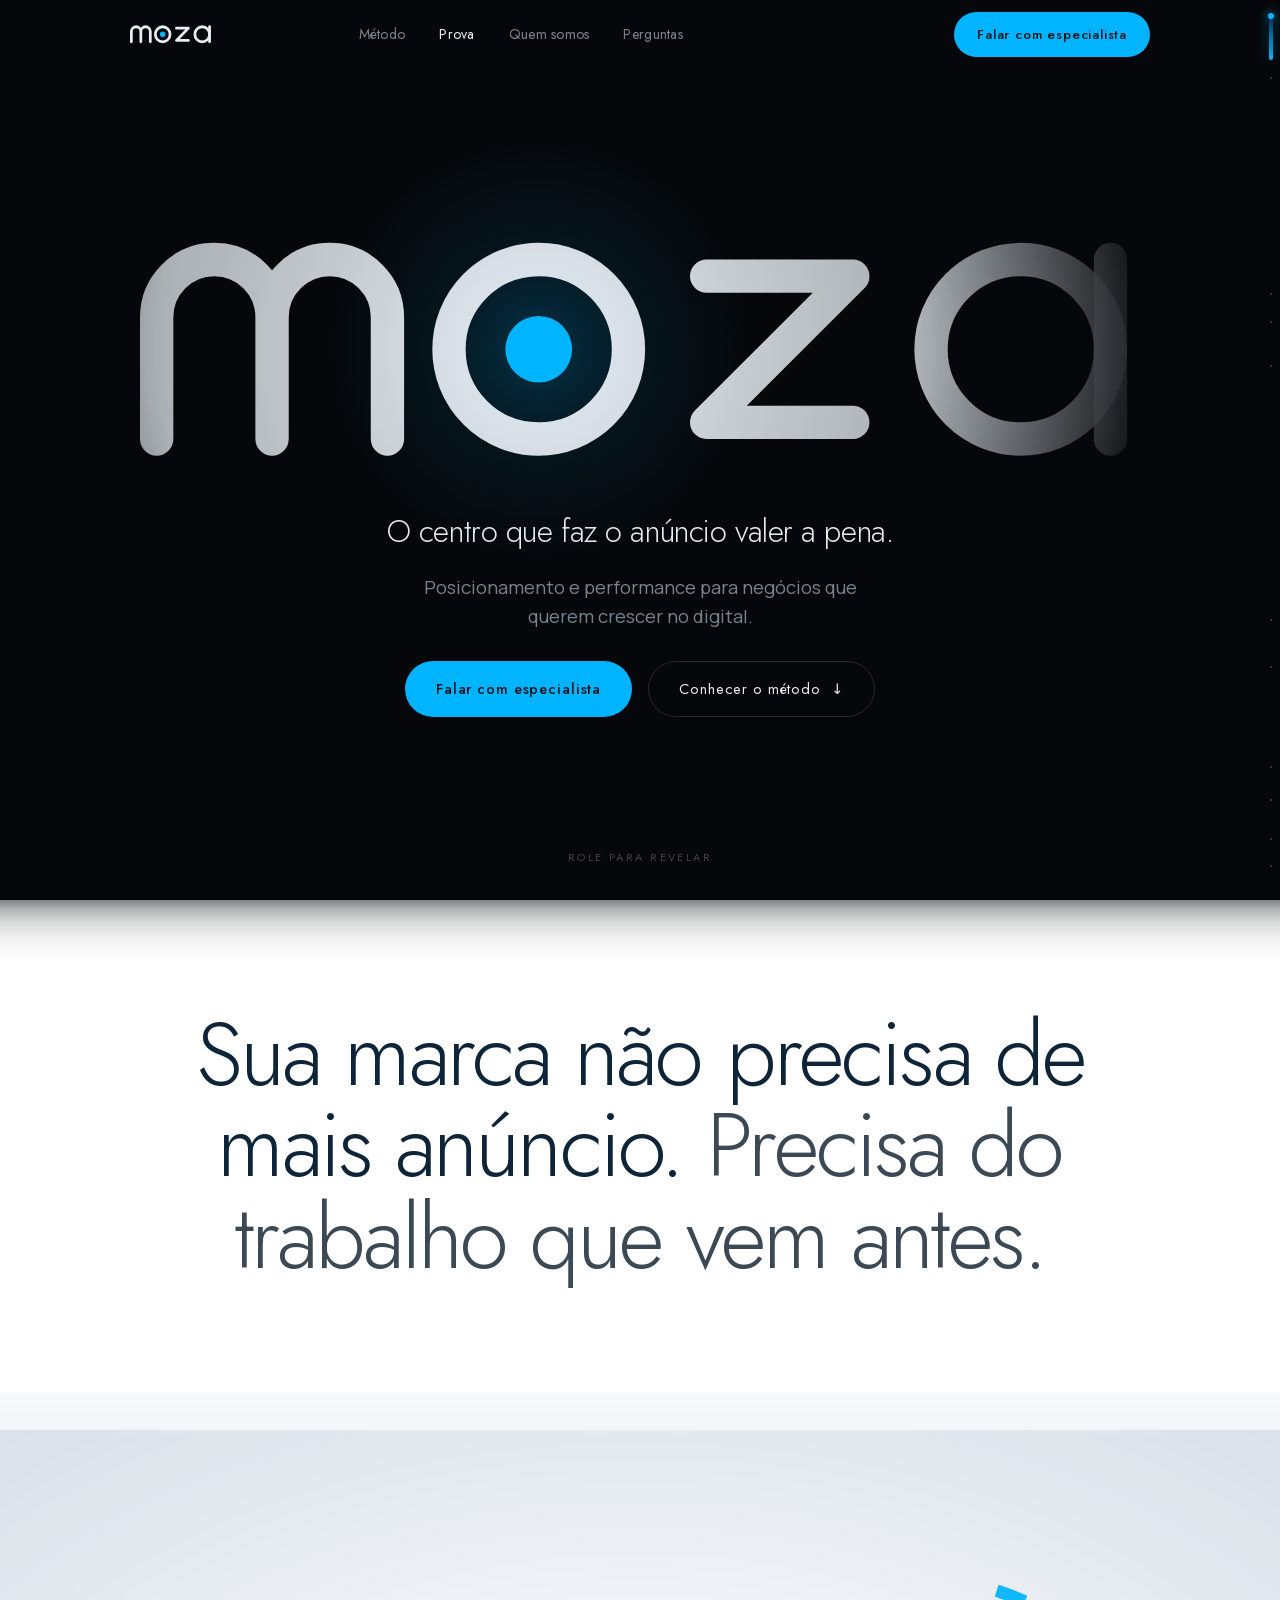
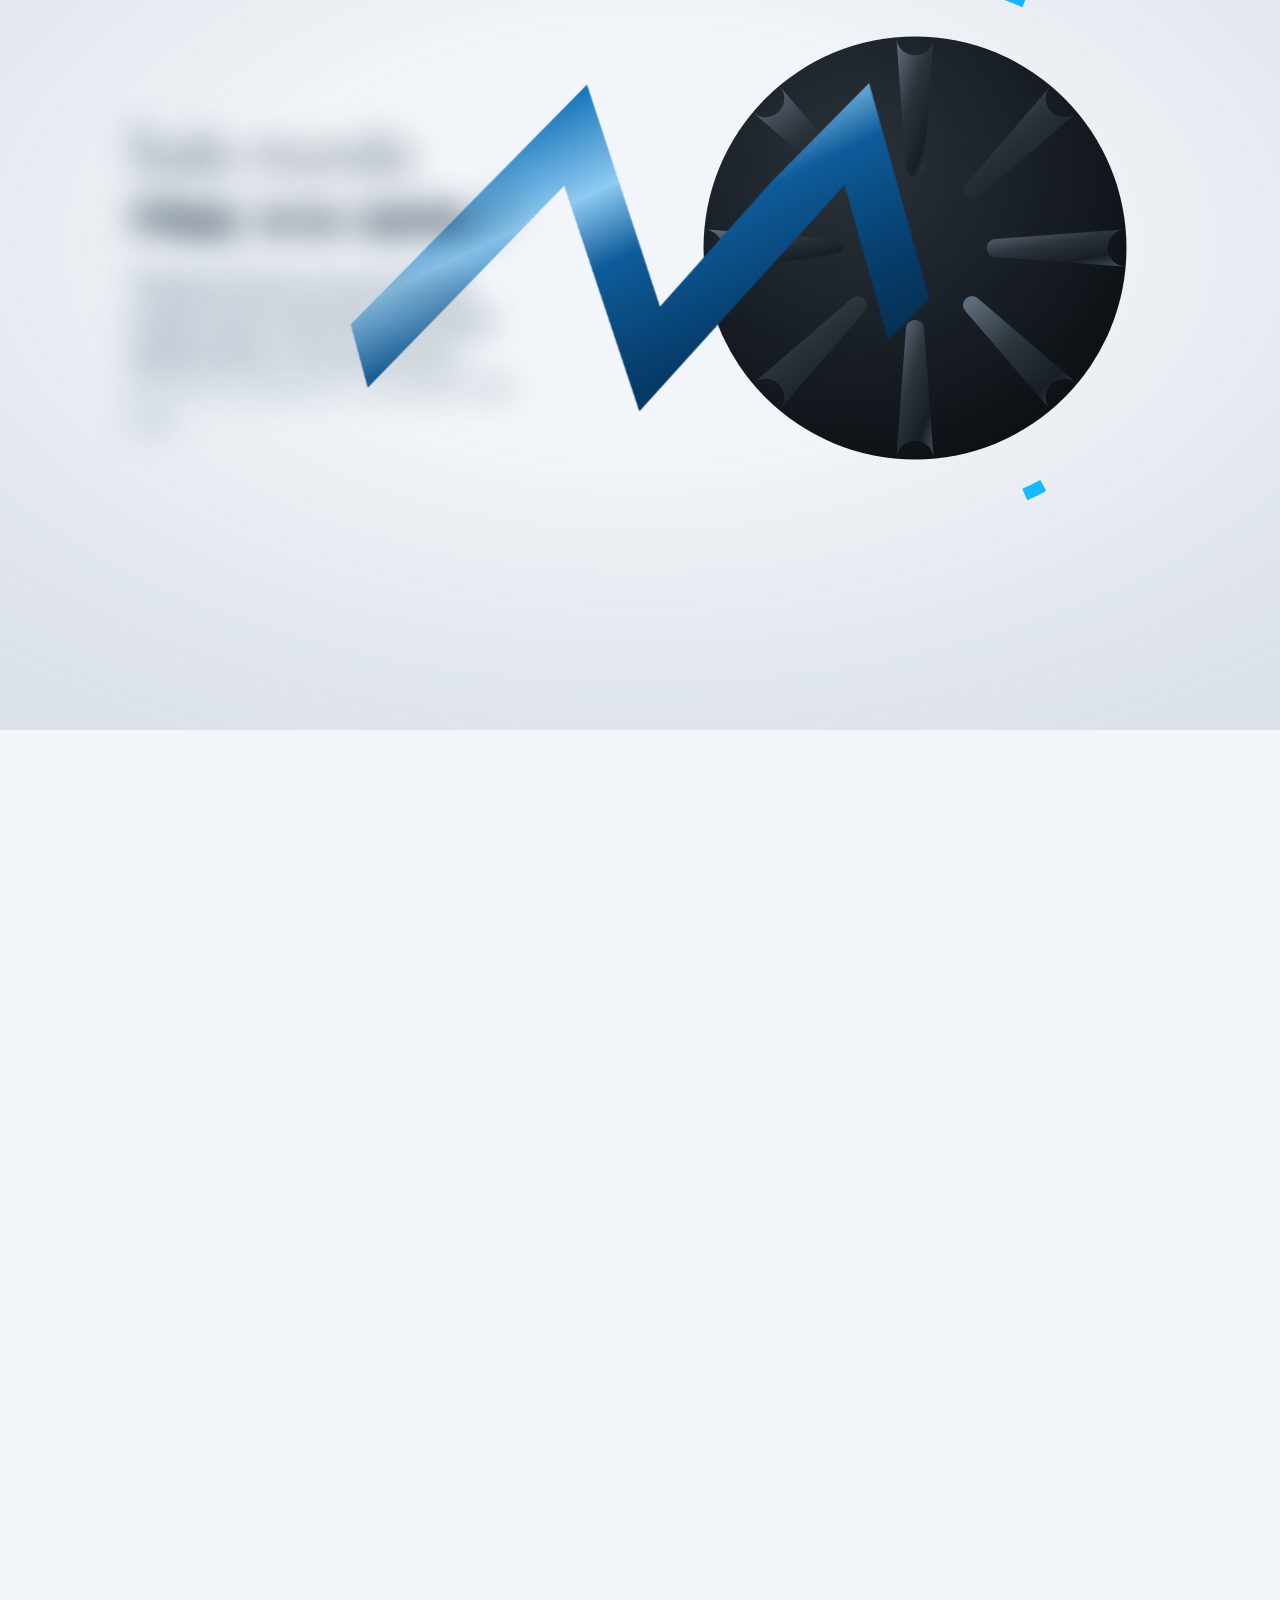
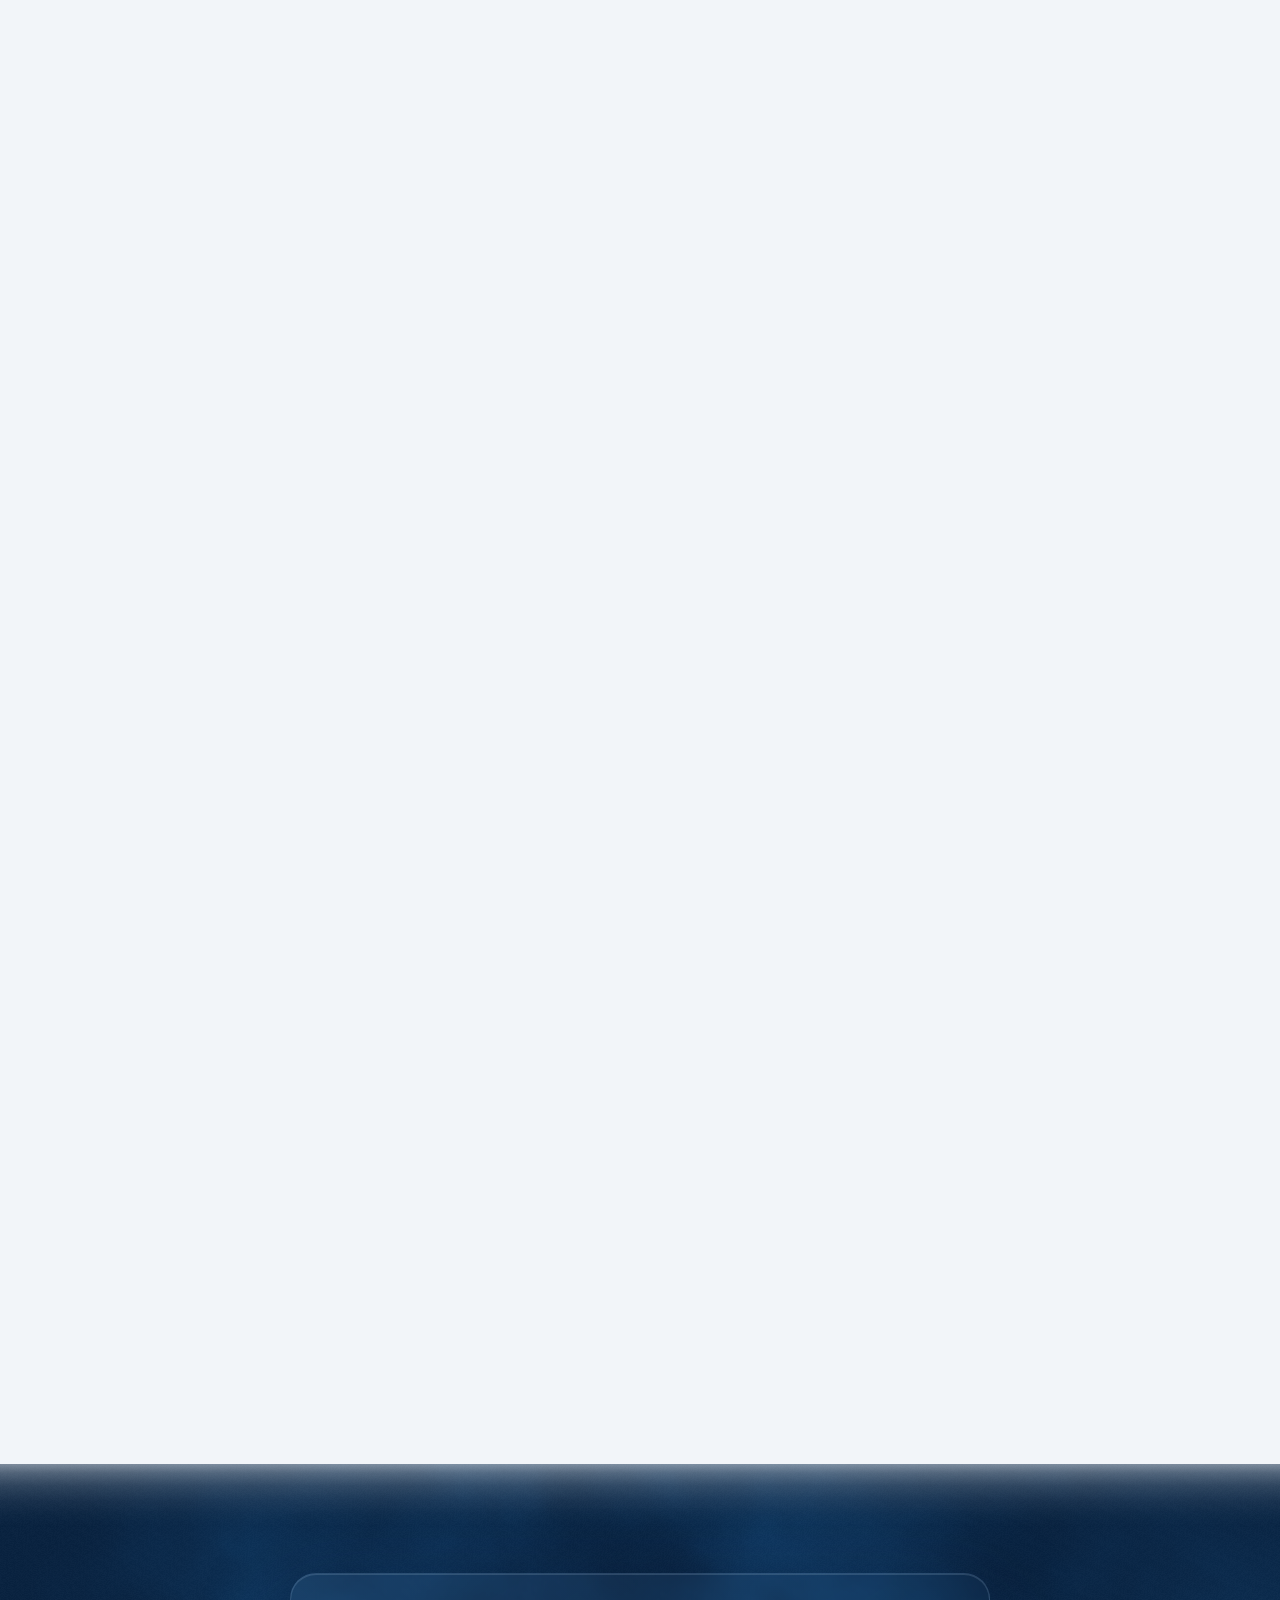
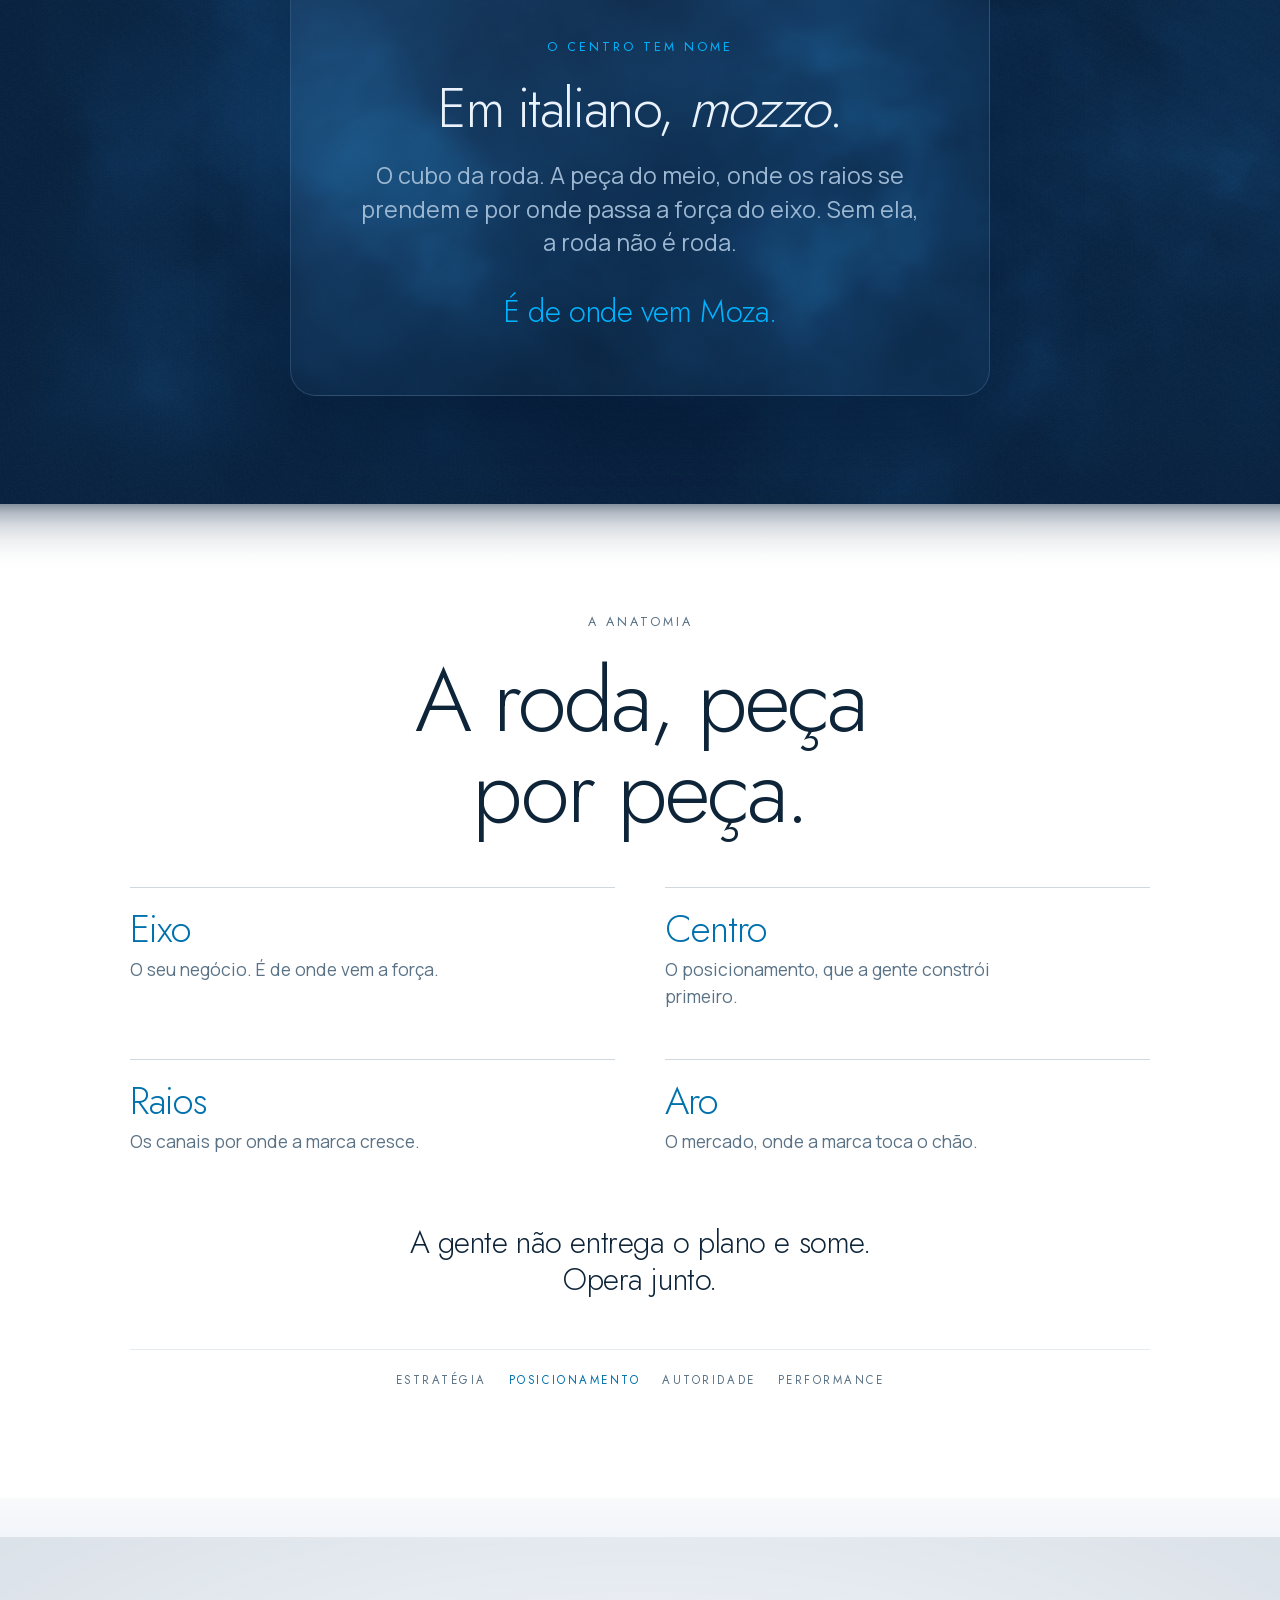
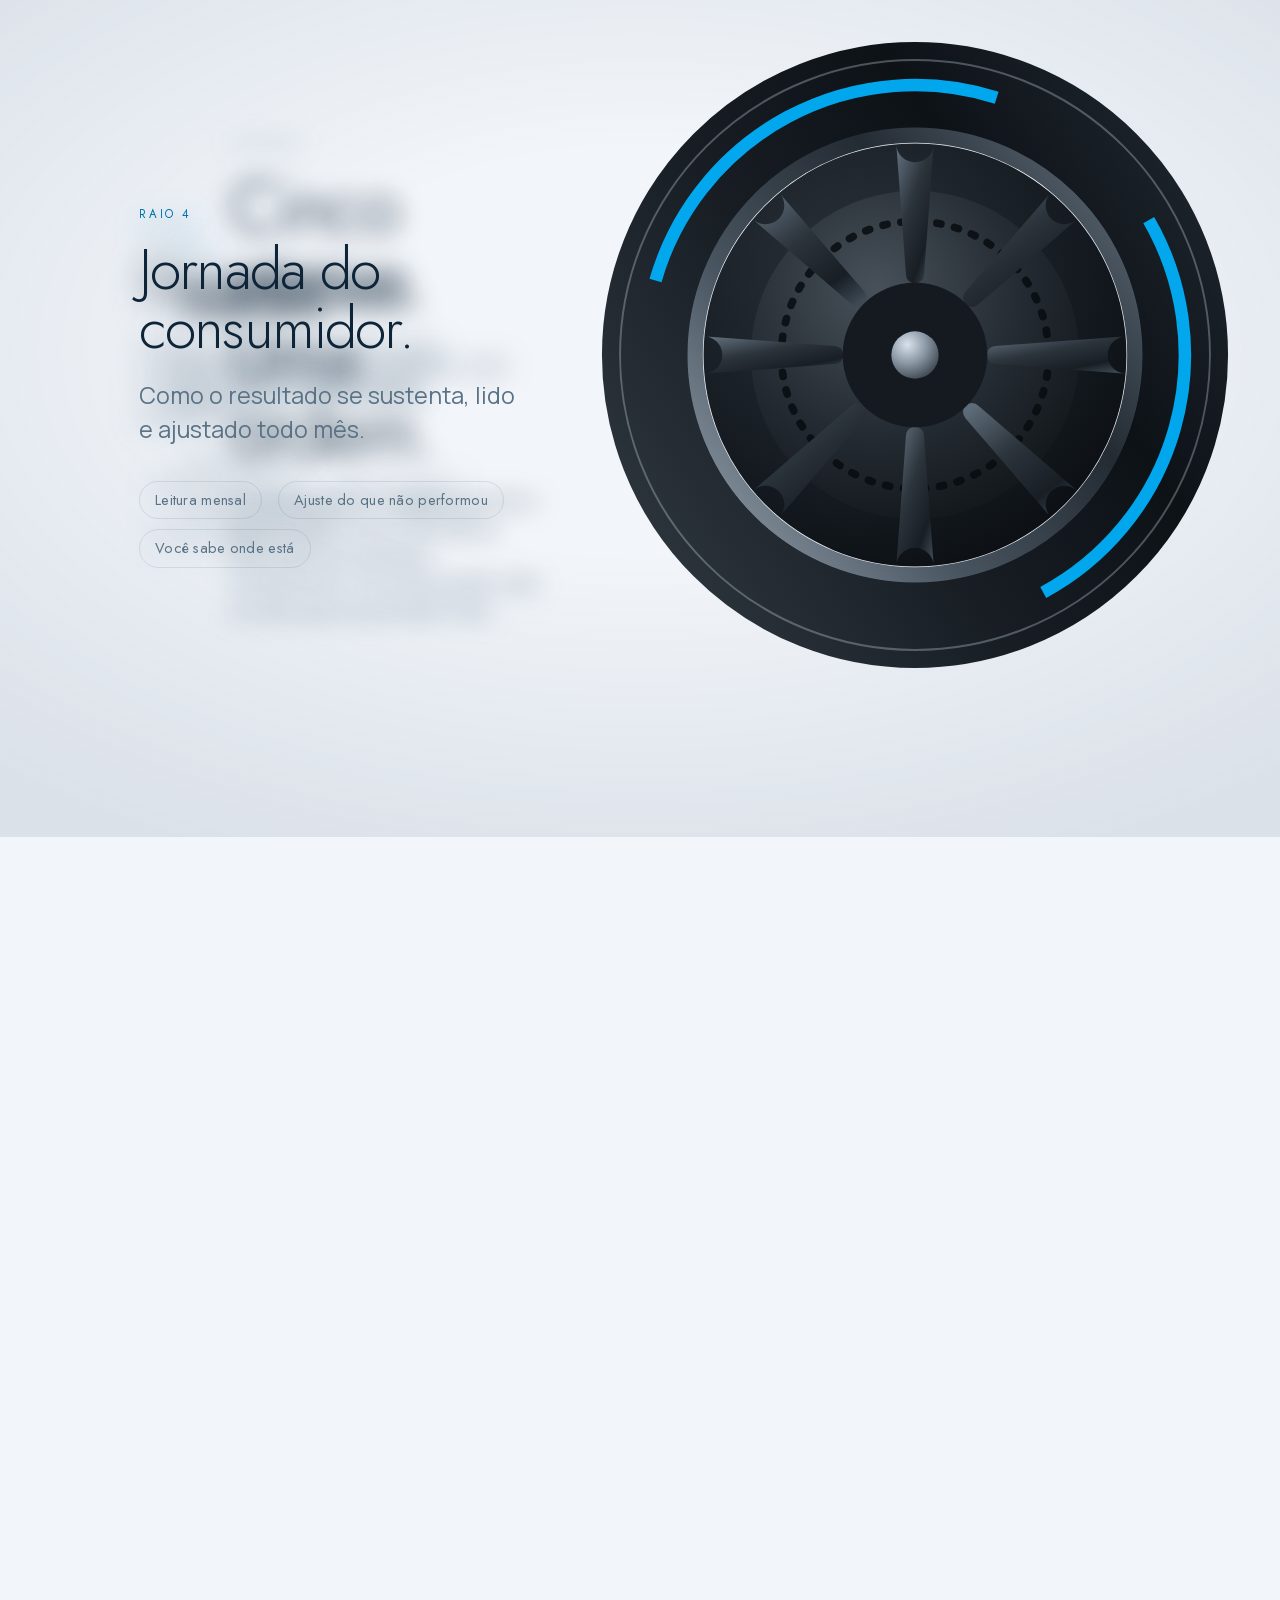
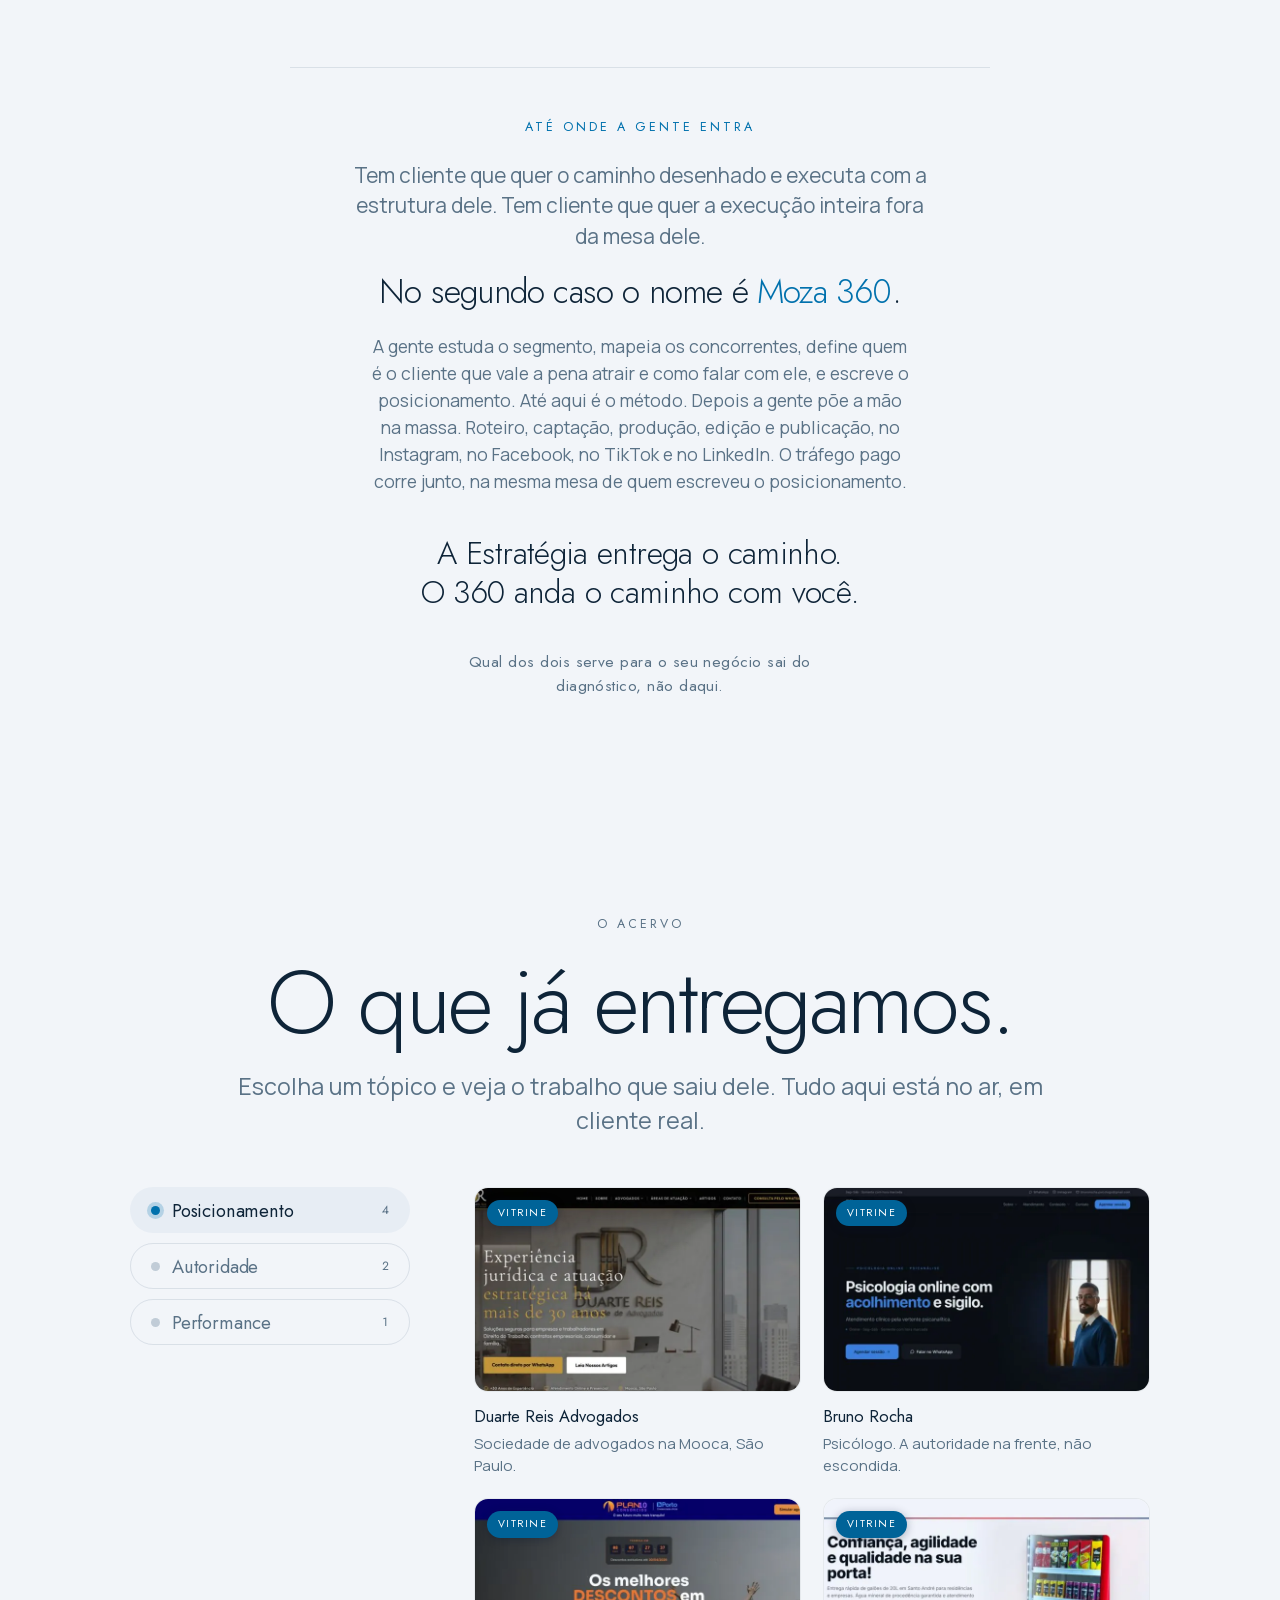
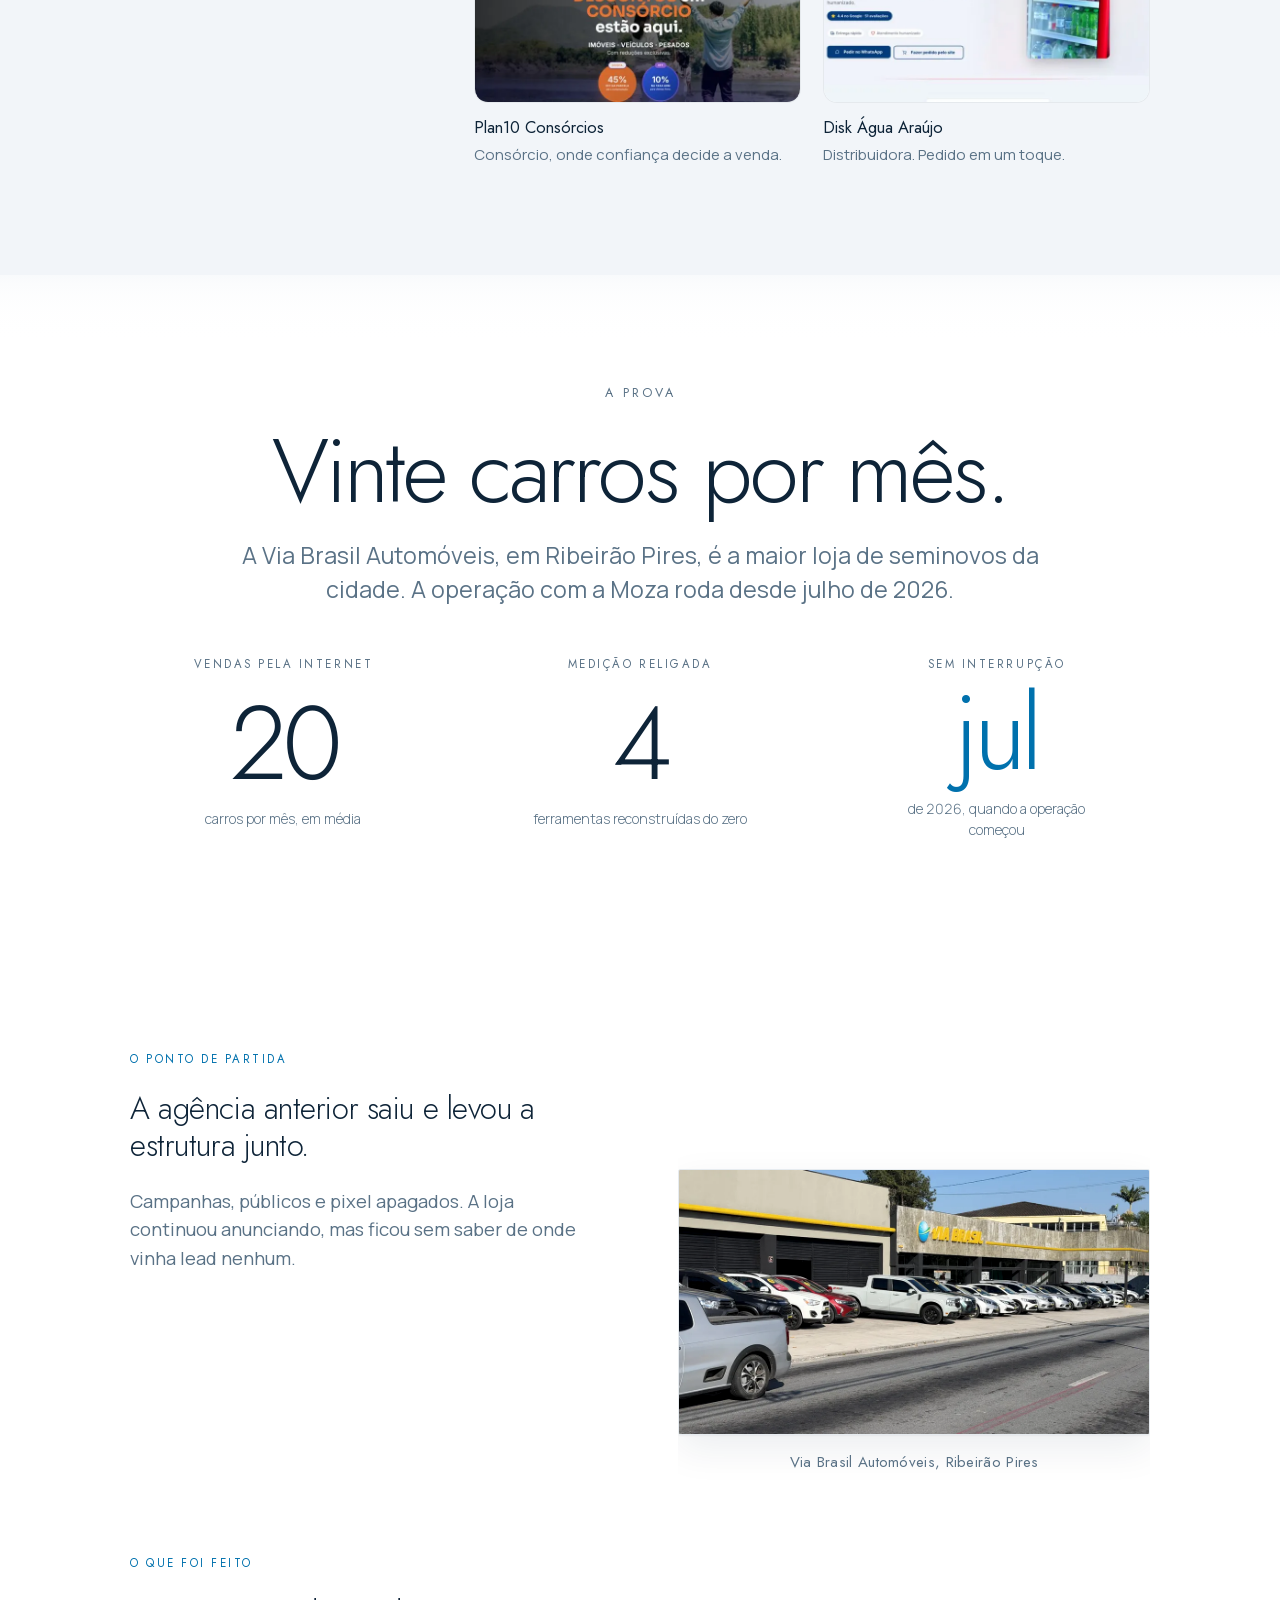
==== commit b4711440: "A roda de verdade, a partir da referência de F1 O Kauan mandou uma foto de roda de F1 como referênci" ====
--- a/public/index.html
+++ b/public/index.html
@@ -104,15 +104,34 @@
     <div class="portal" data-portal data-portal-m="1" data-portal-passo="105">
       <div class="portal__palco">
         <div class="portal__bruma" aria-hidden="true"></div>
-        <svg class="roda roda--oca" viewBox="0 0 400 400" aria-hidden="true">
-          <circle class="roda__aro" cx="200" cy="200" r="150"/>
-          <g class="roda__raios">
-            <line class="roda__raio" style="--r:var(--r1,0)" x1="306.1" y1="306.1" x2="267.9" y2="267.9"/>
-            <line class="roda__raio" style="--r:var(--r2,0)" x1="93.9" y1="306.1" x2="132.1" y2="267.9"/>
-            <line class="roda__raio" style="--r:var(--r3,0)" x1="93.9" y1="93.9" x2="132.1" y2="132.1"/>
-            <line class="roda__raio" style="--r:var(--r4,0)" x1="306.1" y1="93.9" x2="267.9" y2="132.1"/>
+        <svg class="roda roda--oca" viewBox="0 0 460 460" aria-hidden="true">
+          <g class="roda__corpo">
+            <circle class="roda__pneu" cx="230" cy="230" r="194"/>
+            <circle class="roda__sulco" cx="230" cy="230" r="212"/>
+            <path class="roda__faixa" d="M43.5,176.5 A194.0,194.0 0 0 1 308.9,52.8"/>
+            <path class="roda__faixa" d="M398.0,133.0 A194.0,194.0 0 0 1 308.9,407.2"/>
+            <circle class="roda__poco" cx="230" cy="230" r="152"/>
+            <circle class="roda__disco" cx="230" cy="230" r="118"/>
+            <circle class="roda__furos" cx="230" cy="230" r="96"/>
+            <circle class="roda__aro" cx="230" cy="230" r="158"/>
+            <g class="roda__par" style="--r:var(--r1,0)">
+              <path class="roda__raio" d="M288.0,236.5 L382.0,243.5 A13.5,13.5 0 0 1 382.0,216.5 L288.0,223.5 A6.5,6.5 0 0 0 288.0,236.5 Z"/>
+              <path class="roda__raio" d="M172.0,223.5 L78.0,216.5 A13.5,13.5 0 0 1 78.0,243.5 L172.0,236.5 A6.5,6.5 0 0 0 172.0,223.5 Z"/>
+            </g>
+            <g class="roda__par" style="--r:var(--r2,0)">
+              <path class="roda__raio" d="M266.4,275.6 L327.9,347.0 A13.5,13.5 0 0 1 347.0,327.9 L275.6,266.4 A6.5,6.5 0 0 0 266.4,275.6 Z"/>
+              <path class="roda__raio" d="M193.6,184.4 L132.1,113.0 A13.5,13.5 0 0 1 113.0,132.1 L184.4,193.6 A6.5,6.5 0 0 0 193.6,184.4 Z"/>
+            </g>
+            <g class="roda__par" style="--r:var(--r3,0)">
+              <path class="roda__raio" d="M223.5,288.0 L216.5,382.0 A13.5,13.5 0 0 1 243.5,382.0 L236.5,288.0 A6.5,6.5 0 0 0 223.5,288.0 Z"/>
+              <path class="roda__raio" d="M236.5,172.0 L243.5,78.0 A13.5,13.5 0 0 1 216.5,78.0 L223.5,172.0 A6.5,6.5 0 0 0 236.5,172.0 Z"/>
+            </g>
+            <g class="roda__par" style="--r:var(--r4,0)">
+              <path class="roda__raio" d="M184.4,266.4 L113.0,327.9 A13.5,13.5 0 0 1 132.1,347.0 L193.6,275.6 A6.5,6.5 0 0 0 184.4,266.4 Z"/>
+              <path class="roda__raio" d="M275.6,193.6 L347.0,132.1 A13.5,13.5 0 0 1 327.9,113.0 L266.4,184.4 A6.5,6.5 0 0 0 275.6,193.6 Z"/>
+            </g>
+            <circle class="roda__oco" cx="230" cy="230" r="52"/>
           </g>
-          <circle class="roda__oco" cx="200" cy="200" r="96"/>
         </svg>
         <svg class="marcaM portal__m" viewBox="0 0 1081 613" aria-hidden="true">
           <!-- Os gradientes moram aqui porque o portal existe em toda tela. No
@@ -135,6 +154,39 @@
               <stop offset=".76" stop-color="#073E6D"/>
               <stop offset="1" stop-color="#052842"/>
             </linearGradient>
+            <linearGradient id="pneuG" x1=".18" y1="0" x2=".82" y2="1">
+              <stop offset="0" stop-color="#2B333B"/>
+              <stop offset=".38" stop-color="#171D23"/>
+              <stop offset=".72" stop-color="#0D1217"/>
+              <stop offset="1" stop-color="#1B2229"/>
+            </linearGradient>
+            <linearGradient id="aroG" x1=".1" y1="0" x2=".9" y2="1">
+              <stop offset="0" stop-color="#8C9AA6"/>
+              <stop offset=".32" stop-color="#48545F"/>
+              <stop offset=".66" stop-color="#232B33"/>
+              <stop offset="1" stop-color="#5B6874"/>
+            </linearGradient>
+            <linearGradient id="raioG" x1=".12" y1="0" x2=".88" y2="1">
+              <stop offset="0" stop-color="#5E6C79"/>
+              <stop offset=".40" stop-color="#2C343C"/>
+              <stop offset=".78" stop-color="#181E24"/>
+              <stop offset="1" stop-color="#3E4954"/>
+            </linearGradient>
+            <radialGradient id="discoG" cx=".38" cy=".3" r=".8">
+              <stop offset="0" stop-color="#48515A"/>
+              <stop offset=".55" stop-color="#242B32"/>
+              <stop offset="1" stop-color="#101418"/>
+            </radialGradient>
+            <radialGradient id="porcaG" cx=".34" cy=".28" r=".8">
+              <stop offset="0" stop-color="#D8E2EC"/>
+              <stop offset=".5" stop-color="#8A97A4"/>
+              <stop offset="1" stop-color="#3A434C"/>
+            </radialGradient>
+            <radialGradient id="pocoG" cx=".36" cy=".3" r=".85">
+              <stop offset="0" stop-color="#2A323A"/>
+              <stop offset=".6" stop-color="#151B21"/>
+              <stop offset="1" stop-color="#090C10"/>
+            </radialGradient>
           </defs>
           <path fill="url(#aco)" d="M 0,450.56 L 31.88,568.97 L 398.88,191.66 L 539.22,613 L 922.62,190.09 L 1003.79,481.69 L 1081,402.96 L 968.23,0 L 783.86,186.18 L 577.65,417.39 L 441.47,2.66 Z"/>
         </svg>
@@ -214,16 +266,35 @@
     <div class="portal" data-portal data-portal-passo="90">
       <div class="portal__palco">
         <div class="portal__bruma" aria-hidden="true"></div>
-        <svg class="roda roda--monta" viewBox="0 0 400 400" aria-hidden="true">
-          <circle class="roda__aro" cx="200" cy="200" r="150"/>
-          <g class="roda__raios">
-            <line class="roda__raio" style="--r:var(--r1,0)" x1="306.1" y1="306.1" x2="267.9" y2="267.9"/>
-            <line class="roda__raio" style="--r:var(--r2,0)" x1="93.9" y1="306.1" x2="132.1" y2="267.9"/>
-            <line class="roda__raio" style="--r:var(--r3,0)" x1="93.9" y1="93.9" x2="132.1" y2="132.1"/>
-            <line class="roda__raio" style="--r:var(--r4,0)" x1="306.1" y1="93.9" x2="267.9" y2="132.1"/>
+        <svg class="roda roda--monta" viewBox="0 0 460 460" aria-hidden="true">
+          <g class="roda__corpo">
+            <circle class="roda__pneu" cx="230" cy="230" r="194"/>
+            <circle class="roda__sulco" cx="230" cy="230" r="212"/>
+            <path class="roda__faixa" d="M43.5,176.5 A194.0,194.0 0 0 1 308.9,52.8"/>
+            <path class="roda__faixa" d="M398.0,133.0 A194.0,194.0 0 0 1 308.9,407.2"/>
+            <circle class="roda__poco" cx="230" cy="230" r="152"/>
+            <circle class="roda__disco" cx="230" cy="230" r="118"/>
+            <circle class="roda__furos" cx="230" cy="230" r="96"/>
+            <circle class="roda__aro" cx="230" cy="230" r="158"/>
+            <g class="roda__par" style="--r:var(--r1,0)">
+              <path class="roda__raio" d="M288.0,236.5 L382.0,243.5 A13.5,13.5 0 0 1 382.0,216.5 L288.0,223.5 A6.5,6.5 0 0 0 288.0,236.5 Z"/>
+              <path class="roda__raio" d="M172.0,223.5 L78.0,216.5 A13.5,13.5 0 0 1 78.0,243.5 L172.0,236.5 A6.5,6.5 0 0 0 172.0,223.5 Z"/>
+            </g>
+            <g class="roda__par" style="--r:var(--r2,0)">
+              <path class="roda__raio" d="M266.4,275.6 L327.9,347.0 A13.5,13.5 0 0 1 347.0,327.9 L275.6,266.4 A6.5,6.5 0 0 0 266.4,275.6 Z"/>
+              <path class="roda__raio" d="M193.6,184.4 L132.1,113.0 A13.5,13.5 0 0 1 113.0,132.1 L184.4,193.6 A6.5,6.5 0 0 0 193.6,184.4 Z"/>
+            </g>
+            <g class="roda__par" style="--r:var(--r3,0)">
+              <path class="roda__raio" d="M223.5,288.0 L216.5,382.0 A13.5,13.5 0 0 1 243.5,382.0 L236.5,288.0 A6.5,6.5 0 0 0 223.5,288.0 Z"/>
+              <path class="roda__raio" d="M236.5,172.0 L243.5,78.0 A13.5,13.5 0 0 1 216.5,78.0 L223.5,172.0 A6.5,6.5 0 0 0 236.5,172.0 Z"/>
+            </g>
+            <g class="roda__par" style="--r:var(--r4,0)">
+              <path class="roda__raio" d="M184.4,266.4 L113.0,327.9 A13.5,13.5 0 0 1 132.1,347.0 L193.6,275.6 A6.5,6.5 0 0 0 184.4,266.4 Z"/>
+              <path class="roda__raio" d="M275.6,193.6 L347.0,132.1 A13.5,13.5 0 0 1 327.9,113.0 L266.4,184.4 A6.5,6.5 0 0 0 275.6,193.6 Z"/>
+            </g>
+            <circle class="roda__cubo" cx="230" cy="230" r="52"/>
+            <circle class="roda__porca" cx="230" cy="230" r="17"/>
           </g>
-          <circle class="roda__brilho" cx="200" cy="200" r="96"/>
-          <circle class="roda__cubo" cx="200" cy="200" r="96"/>
         </svg>
         <div class="portal__luz" aria-hidden="true"></div>
 
--- a/public/assets/css/site.css
+++ b/public/assets/css/site.css
@@ -600,8 +600,8 @@
 .portal__palco > .portal__bruma,.portal__palco > .portal__luz{display:none}
 .portal__palco > .portal__cena{margin-inline:auto;
   padding-block:clamp(var(--s4),5vw,var(--s6))}
-.portal__palco > .roda{width:min(62vw,380px)}
-.portal__palco > .portal__m{width:min(52vw,420px)}
+.portal__palco:not(.portal--vivo) > .roda{width:min(62vw,380px)}
+.portal__palco:not(.portal--vivo) > .portal__m{width:min(52vw,420px)}
 .portal__palco > .roda,.portal__palco > .portal__m{
   margin:0 auto clamp(var(--s4),5vw,var(--s6))}
 
@@ -633,6 +633,24 @@
   opacity:var(--mOp,1);
   filter:blur(calc(var(--mBorr,0) * 1px))}
 .portal--vivo .portal__luz{opacity:var(--luz,0)}
+
+/* No desktop a informação fica de um lado e o objeto do outro, que é o pedido
+   antigo do Kauan. Agora a roda tem peso para sustentar essa metade. */
+@media (min-width:900px){
+  .portal--vivo{grid-template-columns:minmax(0,1fr) minmax(0,1fr);align-items:center}
+  .portal--vivo > .portal__cena{grid-area:1/1;justify-self:end;text-align:left;
+    max-width:42ch;padding-inline:var(--s5) var(--s4)}
+  .portal--vivo > .portal__cena .etiqueta,
+  .portal--vivo > .portal__cena .etapa__papel{justify-content:flex-start;text-align:left}
+  .portal--vivo > .portal__cena .etapa__itens{justify-content:flex-start}
+  .portal--vivo > .portal__cena h2,
+  .portal--vivo > .portal__cena h3,
+  .portal--vivo > .portal__cena p{margin-inline:0}
+  .portal--vivo > .roda{grid-area:1/2;justify-self:start;margin-left:-7%}
+  .portal--vivo > .portal__m,
+  .portal--vivo > .portal__bruma,
+  .portal--vivo > .portal__luz{grid-area:1/1/2/3;justify-self:center}
+}
 
 @media (max-width:899px){
   .portal__m{width:86vw}
@@ -641,7 +659,7 @@
      largura, e o anel acabaria cortando a frase. Duas linhas resolvem. */
   .portal--vivo{grid-template-rows:auto auto;
     align-content:center;justify-items:center;gap:clamp(var(--s3),5vw,var(--s5))}
-  .portal--vivo > .roda{grid-area:1/1;align-self:end;width:min(56vw,270px)}
+  .portal--vivo > .roda{grid-area:1/1;align-self:end;width:min(74vw,340px)}
   .portal--vivo > .portal__cena{grid-area:2/1;align-self:start}
   .portal--vivo > .portal__m,
   .portal--vivo > .portal__bruma,
@@ -668,45 +686,79 @@
 
 /* --------------------------------------------------------------------------
    A roda
-   Um componente, dois argumentos. No espelho ela aparece sem centro: os raios
-   se desenham, tremem, e o meio segue oco. No método o centro é a primeira
-   coisa a existir e cada raio se prende nele.
-
-   Os raios nascem da ponta por stroke-dashoffset, que é como linha se desenha
-   de verdade. O comprimento de 112 é a distância do cubo ao aro no viewBox.
-   -------------------------------------------------------------------------- */
-.roda{width:min(96vw,1240px);height:auto;color:var(--claro);
-  pointer-events:none;opacity:.62}
-.roda__aro{fill:none;stroke:currentColor;stroke-width:1.2;opacity:.20;
-  stroke-dasharray:942.5;stroke-dashoffset:calc((1 - var(--a,0)) * 942.5px);
-  transform:rotate(-90deg);transform-origin:200px 200px}
-.roda__raios{transform-origin:200px 200px}
-/* O raio nasce preso no aro e cresce para dentro. Ele para bem antes do meio:
-   o miolo é onde o texto mora, e raio cruzando frase vira risco de caneta. */
-.roda__raio{stroke:currentColor;stroke-width:2.5;stroke-linecap:round;
-  stroke-dasharray:54;stroke-dashoffset:calc((1 - var(--r,0)) * 54px);
-  opacity:calc(.14 + var(--r,0) * .56)}
-.roda__cubo{fill:none;stroke:var(--ciano);stroke-width:2.5;
-  transform-origin:200px 200px;
-  transform:scale(calc(.72 + var(--cubo,0) * .28));
-  opacity:calc(var(--cubo,0) * .78)}
-.roda__brilho{fill:var(--ciano);transform-origin:200px 200px;
-  transform:scale(calc(.5 + var(--cubo,0) * .5));
-  opacity:calc(var(--cubo,0) * .07);filter:blur(26px)}
-/* O oco: o centro que ninguém construiu. Tracejado porque é ausência, não peça. */
-.roda__oco{fill:none;stroke:var(--ciano);stroke-width:2.5;stroke-dasharray:3 11;
-  stroke-linecap:round;opacity:calc(var(--oco,0) * .8);
-  transform-origin:200px 200px;transform:scale(calc(.72 + var(--oco,0) * .28))}
-
-.roda.tremendo .roda__raios{animation:bamba 2.1s ease-in-out infinite}
+   Feita a partir da roda de F1 que o Kauan mandou de referência. O que veio de
+   lá é a proporção (pneu gordo, aro pequeno), a lâmina de raio que afina no
+   cubo e engorda no aro, o disco furado por trás, e a faixa de cor na lateral
+   do pneu. O que é nosso é a faixa em ciano e nenhuma marca escrita nela.
+
+   Oito raios em quatro pares opostos, um par por raio do método. Roda se
+   aperta par a par, nunca raio a raio, então cada etapa fecha um par e a roda
+   fica equilibrada em todo passo da montagem.
+
+   Um componente, dois argumentos. No espelho ela monta sem cubo, treme, mostra
+   o vazio no meio e sai de tela rolando para a direita. No método o cubo é a
+   primeira peça e cada etapa prende um par nele, até a roda ficar inteira.
+   -------------------------------------------------------------------------- */
+.roda{width:min(54vw,780px);height:auto;pointer-events:none;overflow:visible;
+  --pneu:1;--faixa:1;--a:1;--r1:1;--r2:1;--r3:1;--r4:1;--cubo:1;--oco:1;--sai:0}
+.roda__corpo{transform-origin:230px 230px;
+  transform:translateX(calc(var(--sai,0) * 760px)) rotate(calc(var(--sai,0) * 430deg))}
+
+/* O pneu se enrola no aro: traço grosso que vai fechando a volta. */
+.roda__pneu{fill:none;stroke:url(#pneuG);stroke-width:62;
+  stroke-dasharray:1220;stroke-dashoffset:calc((1 - var(--pneu,0)) * 1220px);
+  transform:rotate(-90deg);transform-origin:230px 230px}
+/* O brilho que corre no ombro do pneu. Sem ele a borracha fica de papel. */
+.roda__sulco{fill:none;stroke:rgba(214,230,244,.30);stroke-width:1.4;
+  stroke-dasharray:1332;stroke-dashoffset:calc((1 - var(--pneu,0)) * 1332px);
+  transform:rotate(-90deg);transform-origin:230px 230px}
+
+.roda__faixa{fill:none;stroke:var(--ciano);stroke-width:9;stroke-linecap:butt;
+  stroke-dasharray:310;stroke-dashoffset:calc((1 - var(--faixa,0)) * 310px);
+  opacity:.92}
+
+.roda__poco{fill:url(#pocoG)}
+.roda--monta .roda__poco{opacity:var(--cubo,0)}
+.roda--oca .roda__poco{opacity:calc(var(--a,0) * var(--a,0))}
+.roda__disco{fill:url(#discoG)}
+.roda__furos{fill:none;stroke:rgba(8,12,16,.85);stroke-width:5.5;
+  stroke-dasharray:3 10;stroke-linecap:round}
+.roda--oca .roda__disco,.roda--oca .roda__furos{display:none}
+.roda--monta .roda__disco,.roda--monta .roda__furos{
+  opacity:var(--cubo,0);transform-origin:230px 230px;
+  transform:scale(calc(.86 + var(--cubo,0) * .14))}
+
+.roda__aro{fill:none;stroke:url(#aroG);stroke-width:11;
+  stroke-dasharray:993;stroke-dashoffset:calc((1 - var(--a,0)) * 993px);
+  transform:rotate(-90deg);transform-origin:230px 230px}
+
+/* O par entra girando um pouco e assenta. É o gesto de encaixar, não de surgir. */
+.roda__par{transform-origin:230px 230px;
+  transform:rotate(calc((1 - var(--r,0)) * -13deg));
+  opacity:var(--r,0)}
+.roda__raio{fill:url(#raioG)}
+
+.roda__cubo{fill:#141A20;transform-origin:230px 230px;
+  transform:scale(calc(.7 + var(--cubo,0) * .3));opacity:var(--cubo,0)}
+.roda__porca{fill:url(#porcaG);transform-origin:230px 230px;
+  transform:scale(calc(.4 + var(--cubo,0) * .6));opacity:var(--cubo,0)}
+
+/* O centro que ninguém construiu. Tracejado porque é ausência, não peça. */
+.roda__oco{fill:none;stroke:var(--ciano);stroke-width:3;stroke-dasharray:3 12;
+  stroke-linecap:round;opacity:calc(var(--oco,0) * .9);
+  transform-origin:230px 230px;transform:scale(calc(.62 + var(--oco,0) * .38))}
+
+.roda.tremendo{animation:bamba 2.1s ease-in-out infinite;
+  transform-origin:50% 50%}
 @keyframes bamba{
   0%,100%{transform:rotate(0deg)}
-  26%{transform:rotate(2.4deg)}
-  58%{transform:rotate(-1.7deg)}
-  80%{transform:rotate(.9deg)}}
+  26%{transform:rotate(1.8deg)}
+  58%{transform:rotate(-1.3deg)}
+  80%{transform:rotate(.7deg)}}
 @media (prefers-reduced-motion:reduce){
-  .roda.tremendo .roda__raios{animation:none}
-}
+  .roda.tremendo{animation:none}
+}
+
 
 /* --------------------------------------------------------------------------
    A barra de rolagem da casa
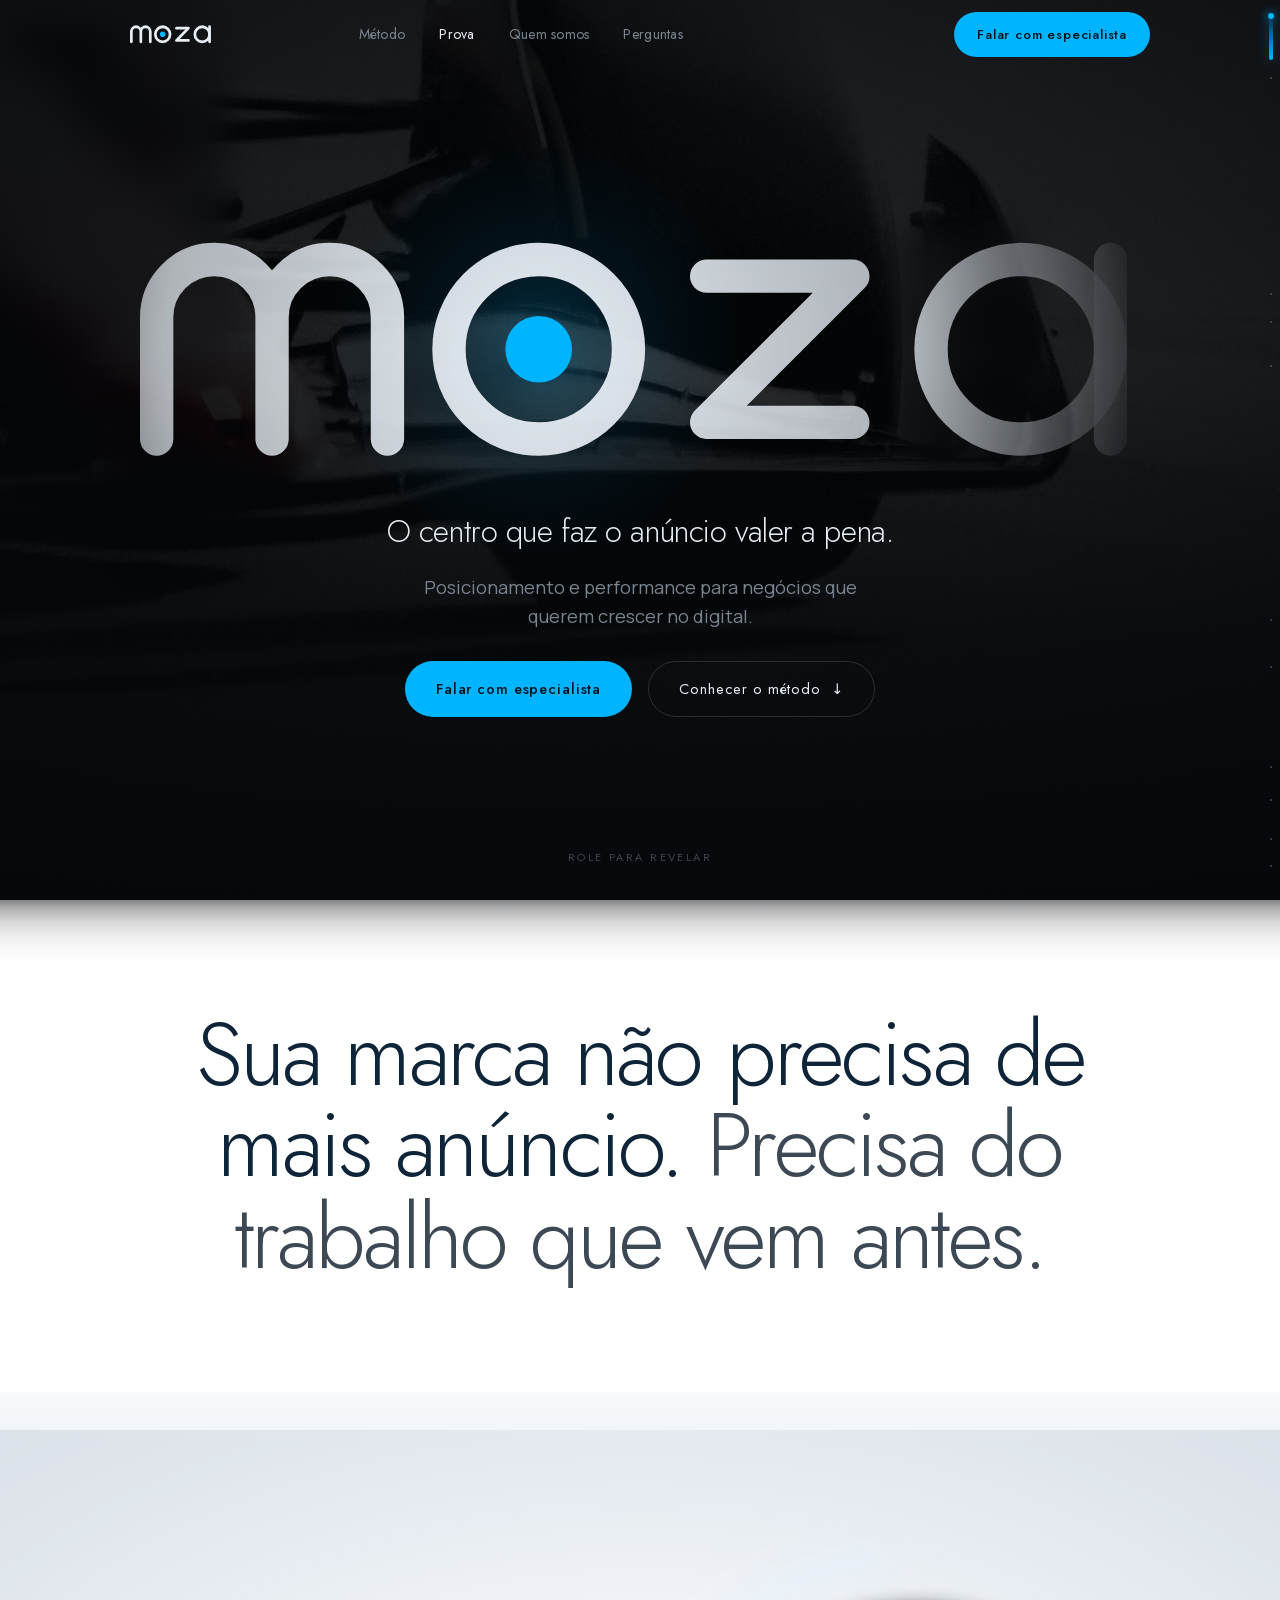
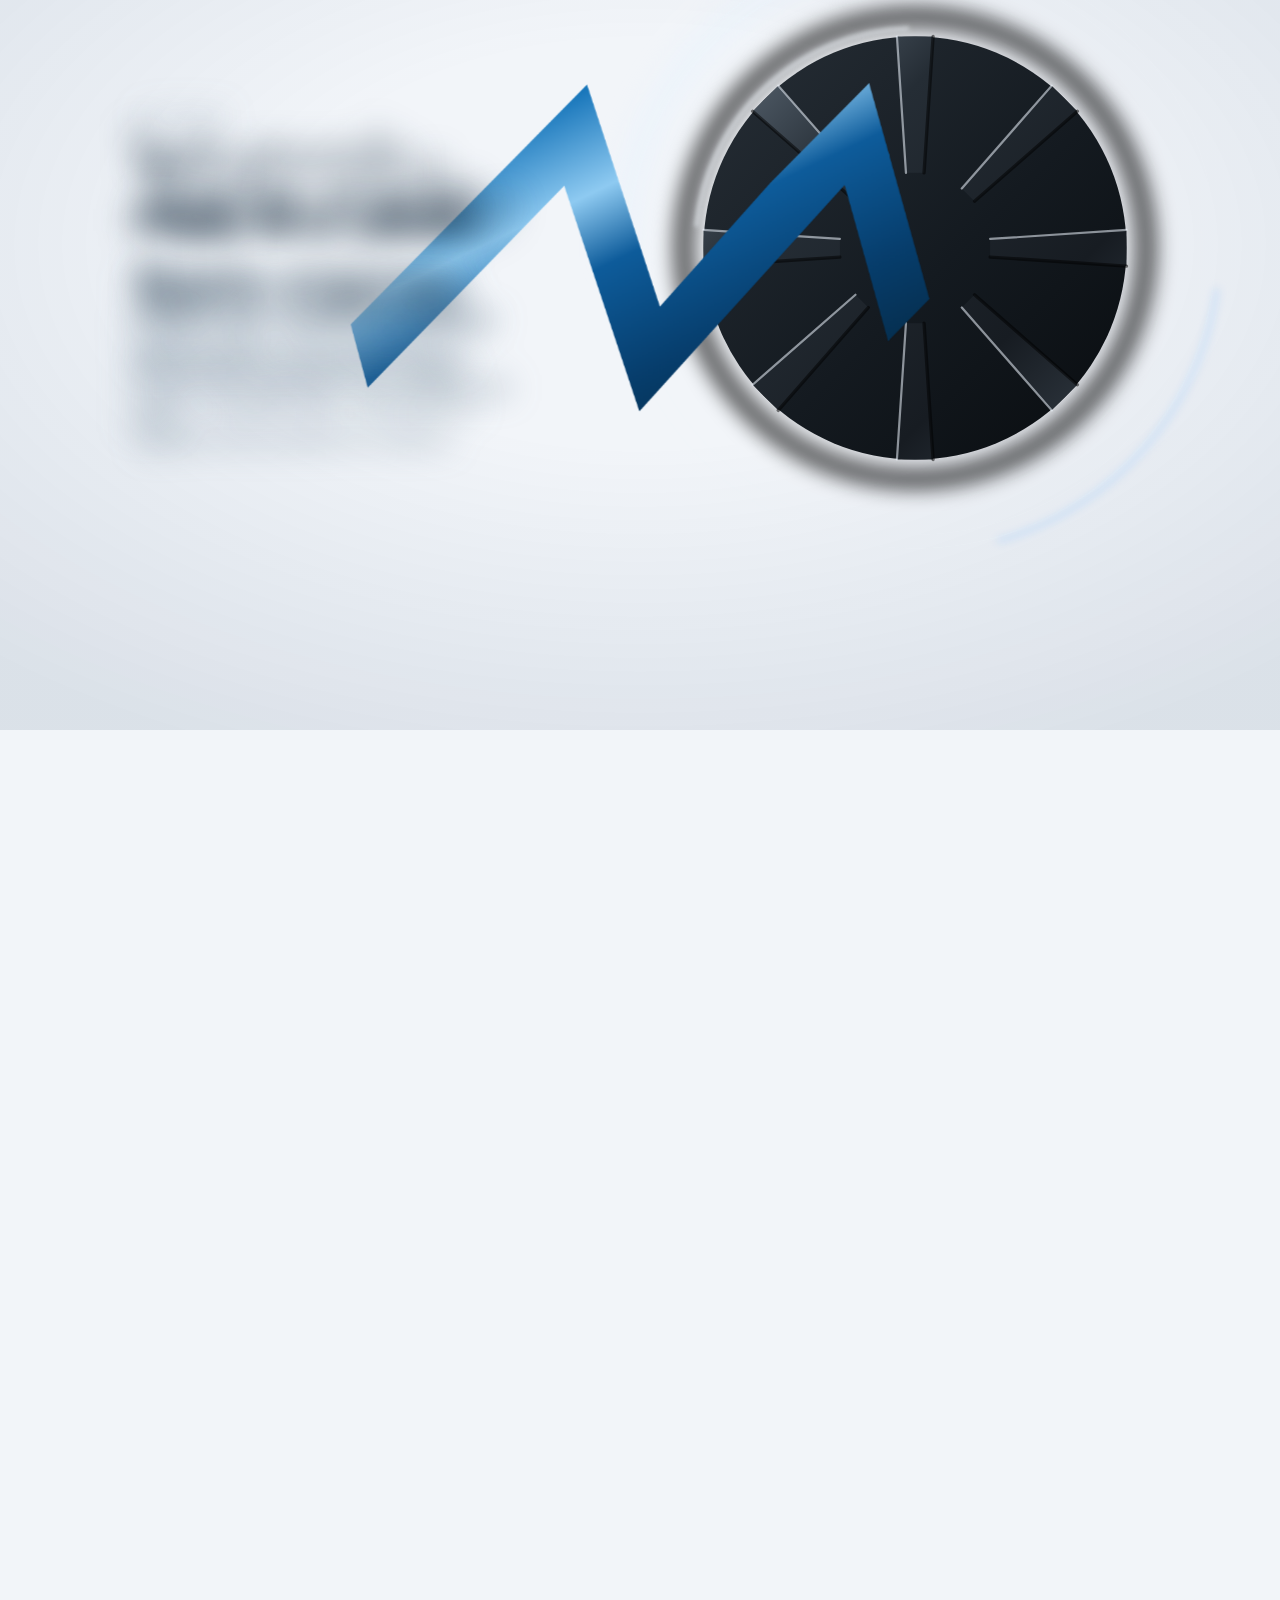
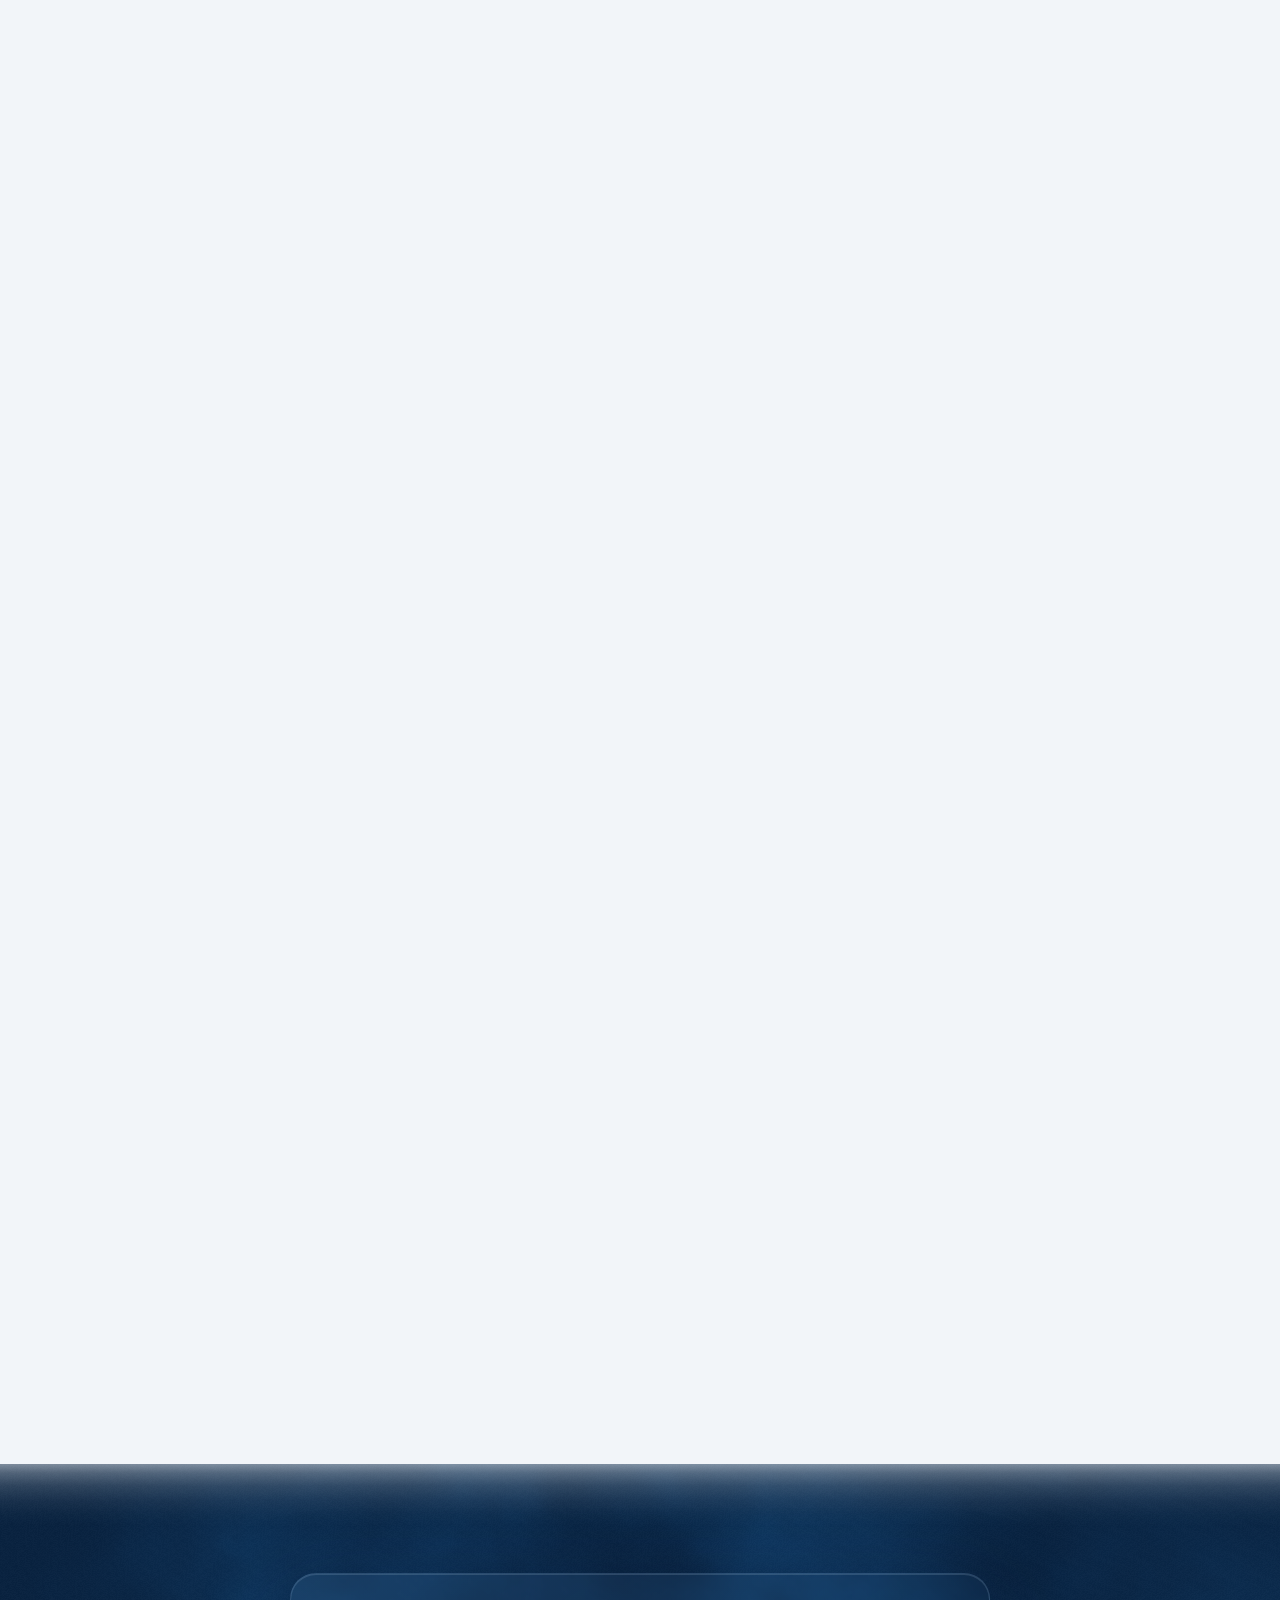
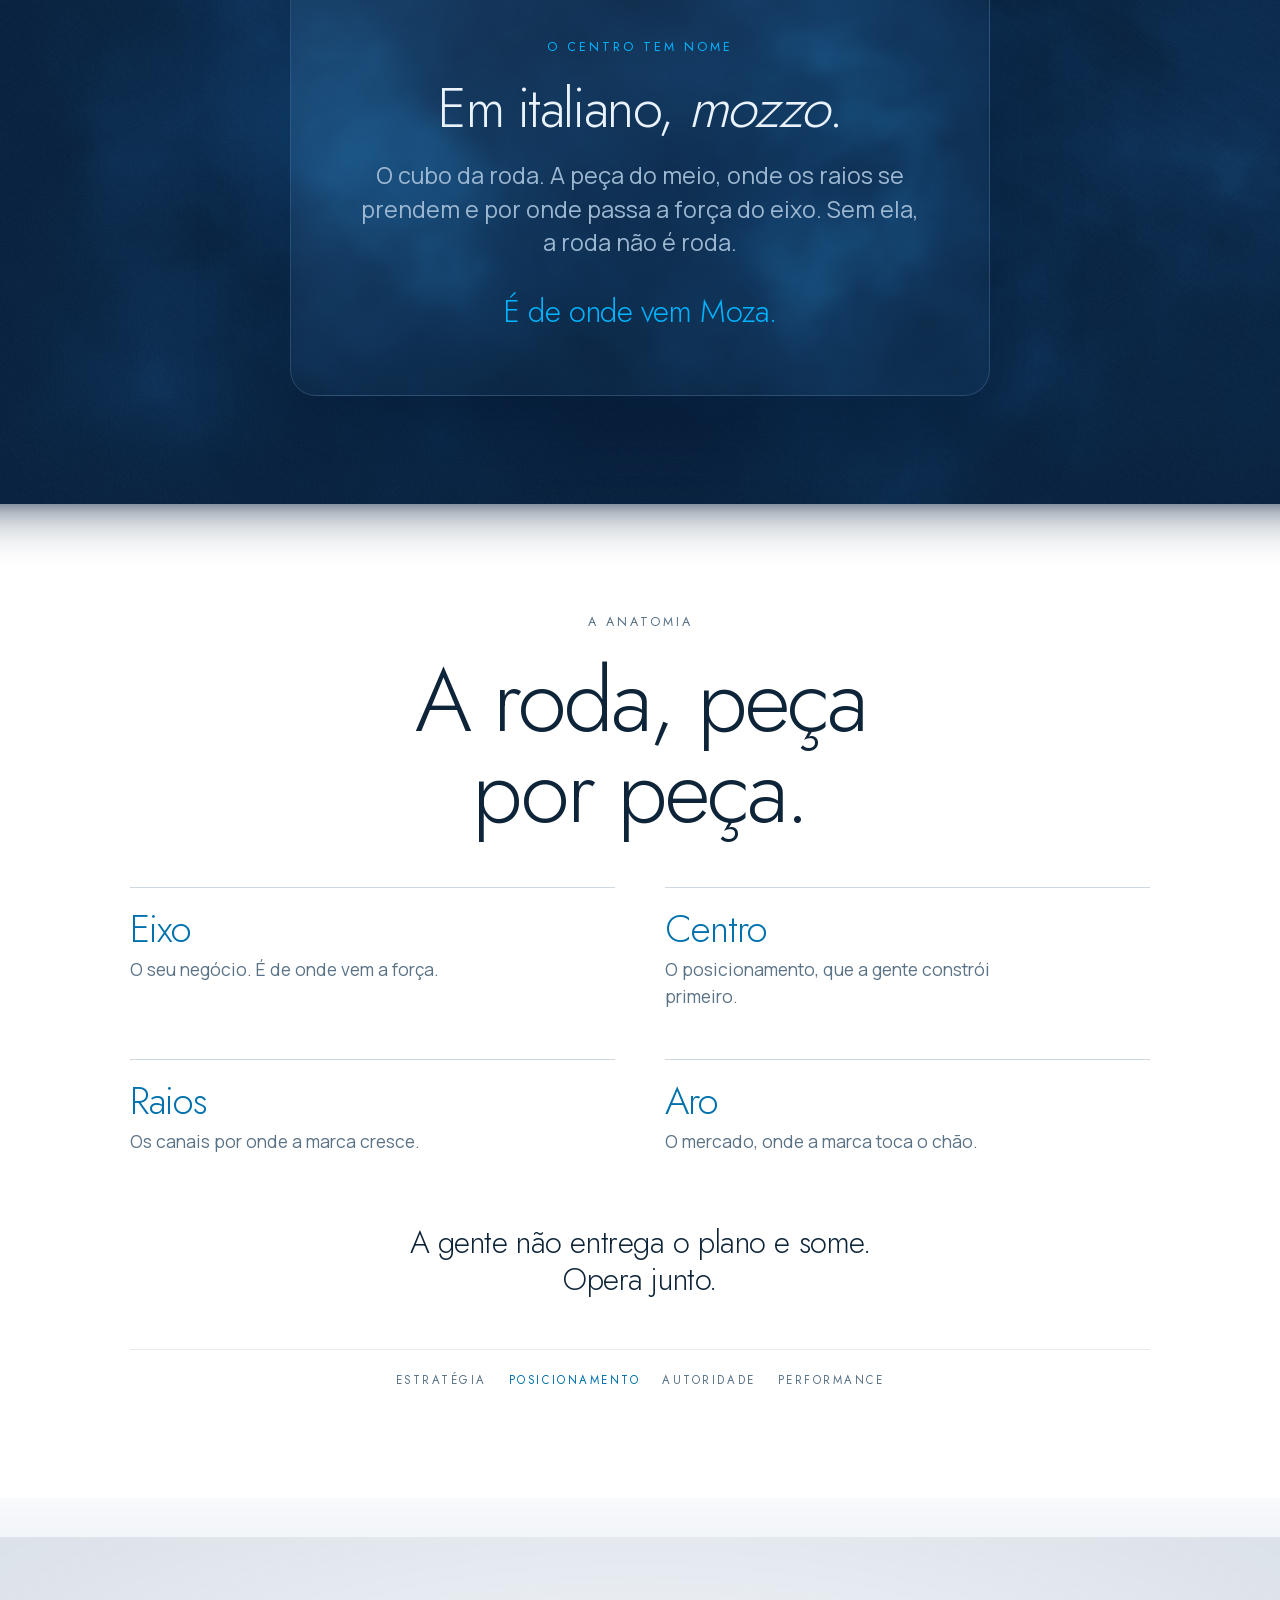
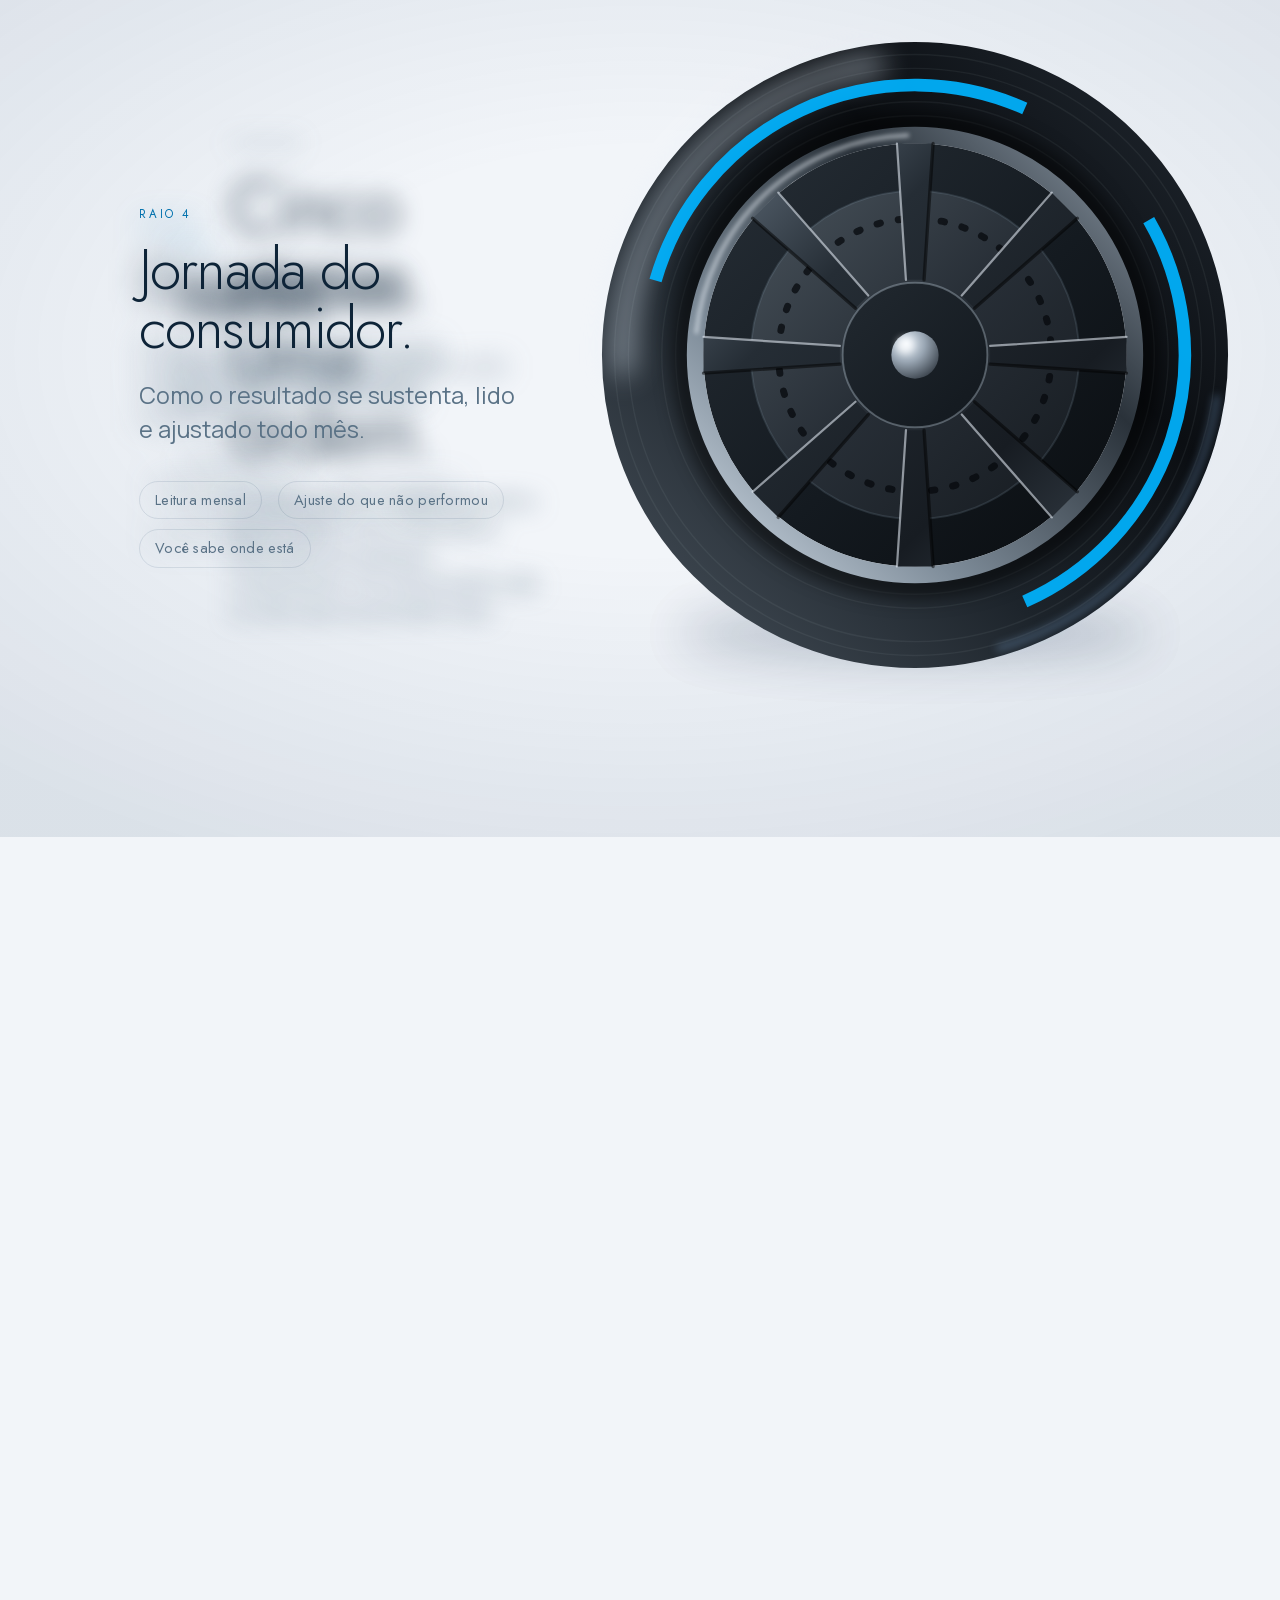
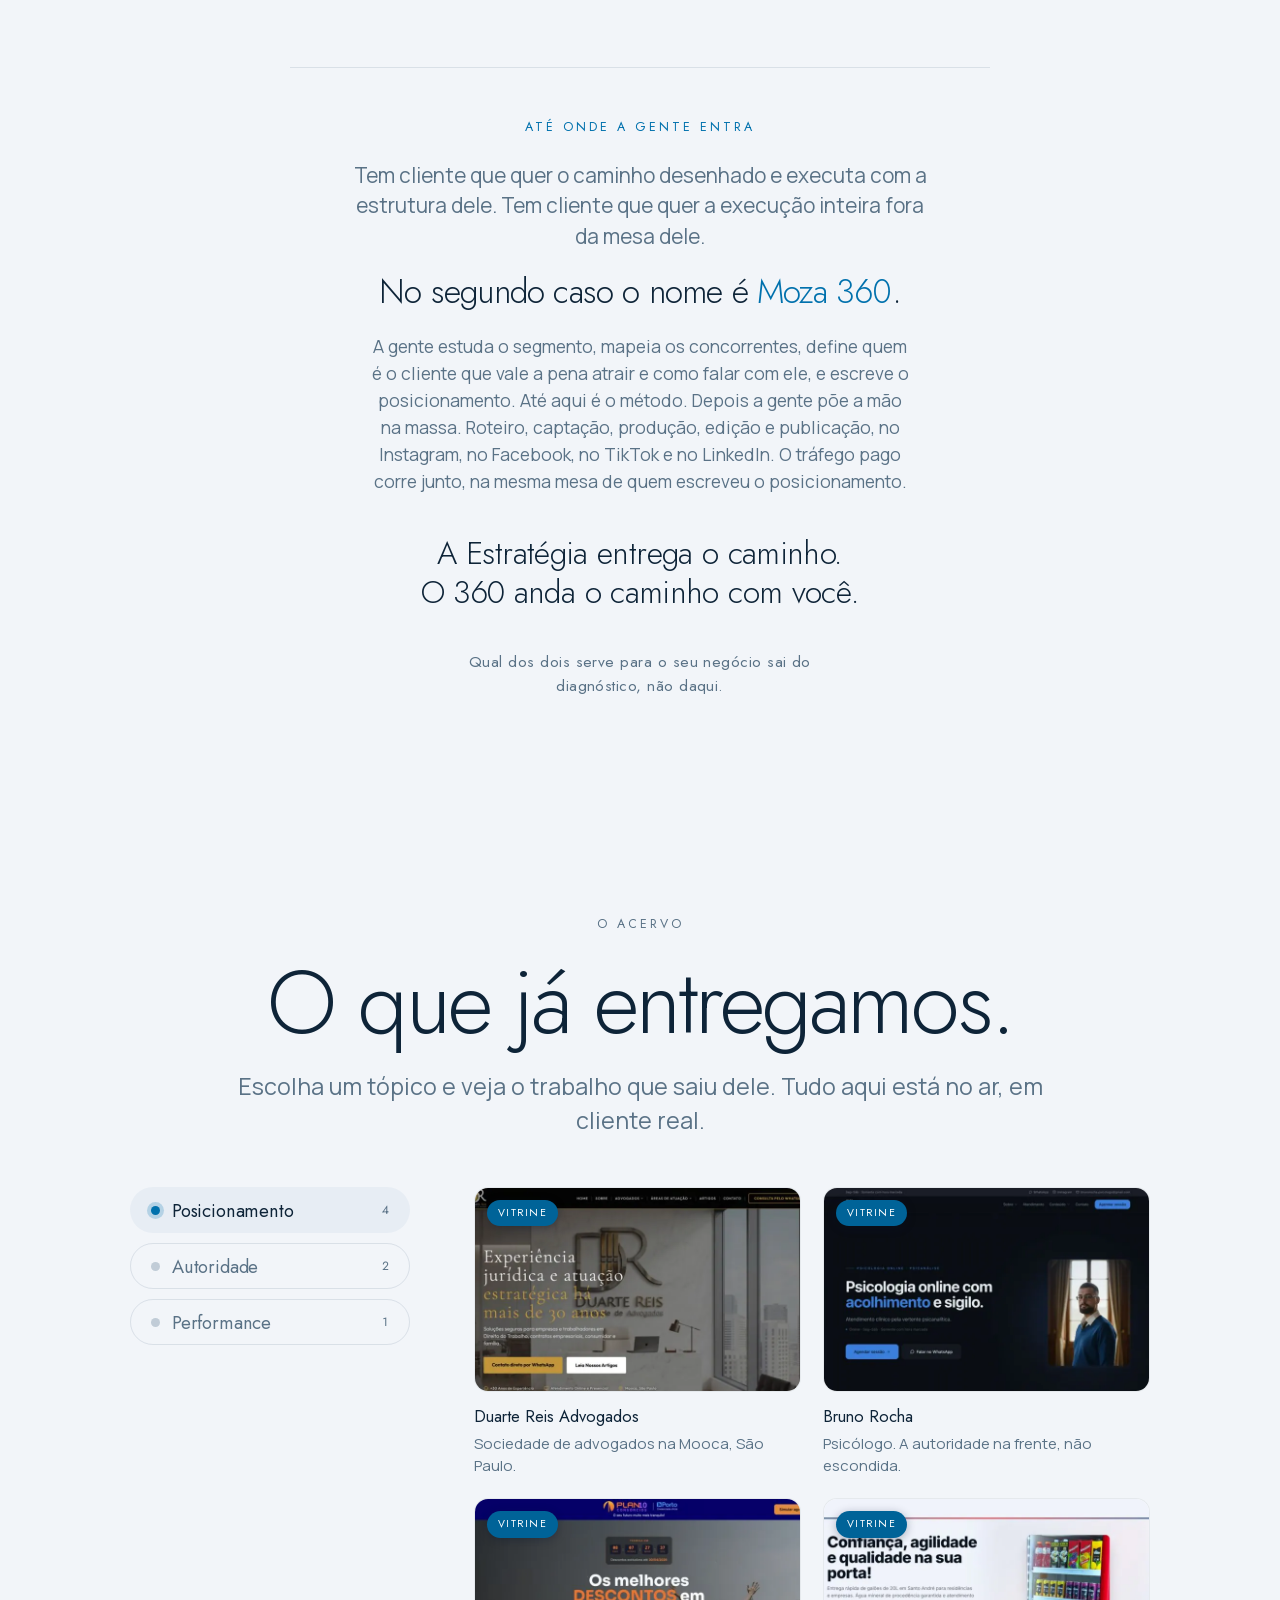
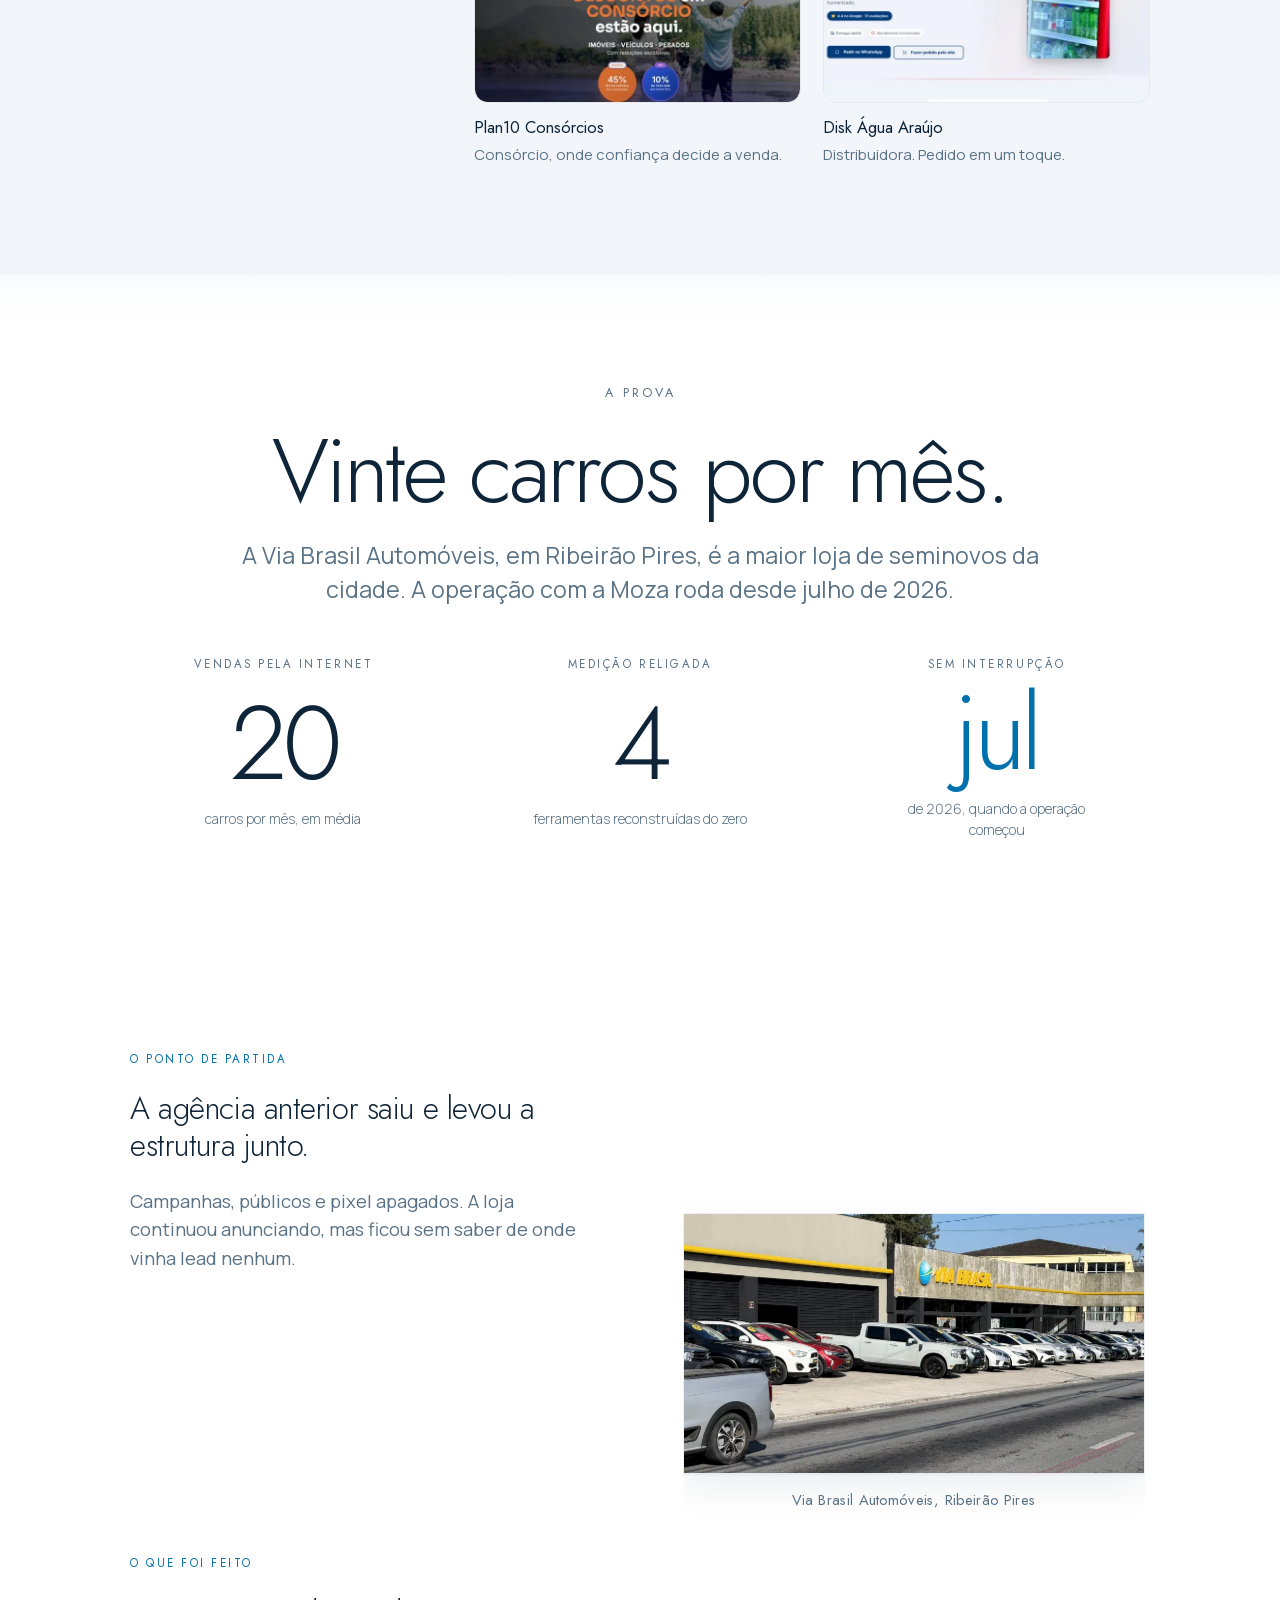
==== commit 5959e472: "Hero com a foto da pista, e a roda com luz de verdade Duas frentes do pedido do Kauan.  A RODA. A re" ====
--- a/public/index.html
+++ b/public/index.html
@@ -58,9 +58,17 @@
 
   <!-- HERO · a luz -->
   <section class="hero tom-preto" data-hero data-chao="#05070A" data-tom="escuro">
+    <!-- Textura do hero: foto de Jonathan Borba no Pexels (licença Pexels, uso
+         comercial liberado). Enquadrada na roda e na asa, e com as marcas de
+         patrocínio apagadas na própria imagem: aws, hp e a escrita da
+         carenagem saíram por desfoque local. O original está em fontes/. -->
     <picture class="hero__textura" aria-hidden="true">
-      <source type="image/webp" srcset="assets/img/obra/patio-drone-1024.webp">
-      <img src="assets/img/obra/patio-drone-1024.jpg" alt="" width="1080" height="1920" fetchpriority="high" decoding="async">
+      <source type="image/webp"
+        srcset="assets/img/hero/pista-1024.webp 1024w, assets/img/hero/pista-1600.webp 1600w, assets/img/hero/pista-2400.webp 2400w"
+        sizes="100vw">
+      <img src="assets/img/hero/pista-1600.jpg"
+        srcset="assets/img/hero/pista-1024.jpg 1024w, assets/img/hero/pista-1600.jpg 1600w, assets/img/hero/pista-2400.jpg 2400w"
+        sizes="100vw" alt="" width="2400" height="1350" fetchpriority="high" decoding="async">
     </picture>
     <div class="marca" data-marca>
       <div class="marca__camada marca__camada--base" aria-hidden="true">
@@ -105,30 +113,55 @@
       <div class="portal__palco">
         <div class="portal__bruma" aria-hidden="true"></div>
         <svg class="roda roda--oca" viewBox="0 0 460 460" aria-hidden="true">
+          <ellipse class="roda__chao" cx="230" cy="430" rx="170" ry="20"/>
           <g class="roda__corpo">
             <circle class="roda__pneu" cx="230" cy="230" r="194"/>
-            <circle class="roda__sulco" cx="230" cy="230" r="212"/>
+            <circle class="roda__flanco" cx="230" cy="230" r="172"/>
+            <circle class="roda__flanco" cx="230" cy="230" r="182"/>
+            <circle class="roda__flanco" cx="230" cy="230" r="206"/>
+            <circle class="roda__flanco" cx="230" cy="230" r="216"/>
+            <path class="roda__brilhoPneu" d="M20.1,237.3 A210.0,210.0 0 0 1 200.8,22.0"/>
+            <path class="roda__recorte" d="M446.9,260.5 A219.0,219.0 0 0 1 290.4,440.5"/>
+            <circle class="roda__oclusao" cx="230" cy="230" r="166"/>
             <path class="roda__faixa" d="M43.5,176.5 A194.0,194.0 0 0 1 308.9,52.8"/>
             <path class="roda__faixa" d="M398.0,133.0 A194.0,194.0 0 0 1 308.9,407.2"/>
             <circle class="roda__poco" cx="230" cy="230" r="152"/>
             <circle class="roda__disco" cx="230" cy="230" r="118"/>
-            <circle class="roda__furos" cx="230" cy="230" r="96"/>
+            <circle class="roda__furos" cx="230" cy="230" r="98"/>
+            <circle class="roda__discoBorda" cx="230" cy="230" r="118"/>
             <circle class="roda__aro" cx="230" cy="230" r="158"/>
+            <path class="roda__aroLuz" d="M72.9,213.5 A158.0,158.0 0 0 1 224.5,72.1"/>
             <g class="roda__par" style="--r:var(--r1,0)">
-              <path class="roda__raio" d="M288.0,236.5 L382.0,243.5 A13.5,13.5 0 0 1 382.0,216.5 L288.0,223.5 A6.5,6.5 0 0 0 288.0,236.5 Z"/>
-              <path class="roda__raio" d="M172.0,223.5 L78.0,216.5 A13.5,13.5 0 0 1 78.0,243.5 L172.0,236.5 A6.5,6.5 0 0 0 172.0,223.5 Z"/>
+              <path class="roda__raio" d="M284.0,236.5 L382.0,243.0 L382.0,217.0 L284.0,223.5 Z"/>
+              <path class="roda__raio" d="M176.0,223.5 L78.0,217.0 L78.0,243.0 L176.0,236.5 Z"/>
+              <path class="roda__raioSombra" d="M284.0,236.5 L382.0,243.0"/>
+              <path class="roda__raioLuz" d="M284.0,223.5 L382.0,217.0"/>
+              <path class="roda__raioSombra" d="M176.0,236.5 L78.0,243.0"/>
+              <path class="roda__raioLuz" d="M176.0,223.5 L78.0,217.0"/>
             </g>
             <g class="roda__par" style="--r:var(--r2,0)">
-              <path class="roda__raio" d="M266.4,275.6 L327.9,347.0 A13.5,13.5 0 0 1 347.0,327.9 L275.6,266.4 A6.5,6.5 0 0 0 266.4,275.6 Z"/>
-              <path class="roda__raio" d="M193.6,184.4 L132.1,113.0 A13.5,13.5 0 0 1 113.0,132.1 L184.4,193.6 A6.5,6.5 0 0 0 193.6,184.4 Z"/>
+              <path class="roda__raio" d="M263.6,272.8 L328.3,346.7 L346.7,328.3 L272.8,263.6 Z"/>
+              <path class="roda__raio" d="M196.4,187.2 L131.7,113.3 L113.3,131.7 L187.2,196.4 Z"/>
+              <path class="roda__raioSombra" d="M272.8,263.6 L346.7,328.3"/>
+              <path class="roda__raioLuz" d="M263.6,272.8 L328.3,346.7"/>
+              <path class="roda__raioSombra" d="M187.2,196.4 L113.3,131.7"/>
+              <path class="roda__raioLuz" d="M196.4,187.2 L131.7,113.3"/>
             </g>
             <g class="roda__par" style="--r:var(--r3,0)">
-              <path class="roda__raio" d="M223.5,288.0 L216.5,382.0 A13.5,13.5 0 0 1 243.5,382.0 L236.5,288.0 A6.5,6.5 0 0 0 223.5,288.0 Z"/>
-              <path class="roda__raio" d="M236.5,172.0 L243.5,78.0 A13.5,13.5 0 0 1 216.5,78.0 L223.5,172.0 A6.5,6.5 0 0 0 236.5,172.0 Z"/>
+              <path class="roda__raio" d="M223.5,284.0 L217.0,382.0 L243.0,382.0 L236.5,284.0 Z"/>
+              <path class="roda__raio" d="M236.5,176.0 L243.0,78.0 L217.0,78.0 L223.5,176.0 Z"/>
+              <path class="roda__raioSombra" d="M236.5,284.0 L243.0,382.0"/>
+              <path class="roda__raioLuz" d="M223.5,284.0 L217.0,382.0"/>
+              <path class="roda__raioSombra" d="M236.5,176.0 L243.0,78.0"/>
+              <path class="roda__raioLuz" d="M223.5,176.0 L217.0,78.0"/>
             </g>
             <g class="roda__par" style="--r:var(--r4,0)">
-              <path class="roda__raio" d="M184.4,266.4 L113.0,327.9 A13.5,13.5 0 0 1 132.1,347.0 L193.6,275.6 A6.5,6.5 0 0 0 184.4,266.4 Z"/>
-              <path class="roda__raio" d="M275.6,193.6 L347.0,132.1 A13.5,13.5 0 0 1 327.9,113.0 L266.4,184.4 A6.5,6.5 0 0 0 275.6,193.6 Z"/>
+              <path class="roda__raio" d="M187.2,263.6 L113.3,328.3 L131.7,346.7 L196.4,272.8 Z"/>
+              <path class="roda__raio" d="M272.8,196.4 L346.7,131.7 L328.3,113.3 L263.6,187.2 Z"/>
+              <path class="roda__raioSombra" d="M196.4,272.8 L131.7,346.7"/>
+              <path class="roda__raioLuz" d="M187.2,263.6 L113.3,328.3"/>
+              <path class="roda__raioSombra" d="M272.8,196.4 L346.7,131.7"/>
+              <path class="roda__raioLuz" d="M263.6,187.2 L328.3,113.3"/>
             </g>
             <circle class="roda__oco" cx="230" cy="230" r="52"/>
           </g>
@@ -154,38 +187,43 @@
               <stop offset=".76" stop-color="#073E6D"/>
               <stop offset="1" stop-color="#052842"/>
             </linearGradient>
-            <linearGradient id="pneuG" x1=".18" y1="0" x2=".82" y2="1">
-              <stop offset="0" stop-color="#2B333B"/>
-              <stop offset=".38" stop-color="#171D23"/>
-              <stop offset=".72" stop-color="#0D1217"/>
-              <stop offset="1" stop-color="#1B2229"/>
-            </linearGradient>
-            <linearGradient id="aroG" x1=".1" y1="0" x2=".9" y2="1">
-              <stop offset="0" stop-color="#8C9AA6"/>
-              <stop offset=".32" stop-color="#48545F"/>
-              <stop offset=".66" stop-color="#232B33"/>
-              <stop offset="1" stop-color="#5B6874"/>
-            </linearGradient>
-            <linearGradient id="raioG" x1=".12" y1="0" x2=".88" y2="1">
-              <stop offset="0" stop-color="#5E6C79"/>
-              <stop offset=".40" stop-color="#2C343C"/>
-              <stop offset=".78" stop-color="#181E24"/>
-              <stop offset="1" stop-color="#3E4954"/>
-            </linearGradient>
-            <radialGradient id="discoG" cx=".38" cy=".3" r=".8">
-              <stop offset="0" stop-color="#48515A"/>
-              <stop offset=".55" stop-color="#242B32"/>
-              <stop offset="1" stop-color="#101418"/>
-            </radialGradient>
-            <radialGradient id="porcaG" cx=".34" cy=".28" r=".8">
-              <stop offset="0" stop-color="#D8E2EC"/>
-              <stop offset=".5" stop-color="#8A97A4"/>
-              <stop offset="1" stop-color="#3A434C"/>
-            </radialGradient>
-            <radialGradient id="pocoG" cx=".36" cy=".3" r=".85">
-              <stop offset="0" stop-color="#2A323A"/>
-              <stop offset=".6" stop-color="#151B21"/>
-              <stop offset="1" stop-color="#090C10"/>
+            <linearGradient id="luzPneu" gradientUnits="userSpaceOnUse" x1="67" y1="67" x2="393" y2="393">
+                <stop offset="0" stop-color="#3A434C"/>
+                <stop offset="0.34" stop-color="#1D242B"/>
+                <stop offset="0.7" stop-color="#0B0E12"/>
+                <stop offset="1" stop-color="#1A2027"/>
+            </linearGradient>
+            <linearGradient id="luzAro" gradientUnits="userSpaceOnUse" x1="67" y1="67" x2="393" y2="393">
+                <stop offset="0" stop-color="#D6E1EC"/>
+                <stop offset="0.3" stop-color="#7E8C99"/>
+                <stop offset="0.66" stop-color="#2A323A"/>
+                <stop offset="1" stop-color="#93A0AD"/>
+            </linearGradient>
+            <linearGradient id="luzRaio" gradientUnits="userSpaceOnUse" x1="67" y1="67" x2="393" y2="393">
+                <stop offset="0" stop-color="#6E7C8A"/>
+                <stop offset="0.32" stop-color="#252D35"/>
+                <stop offset="0.7" stop-color="#171C22"/>
+                <stop offset="1" stop-color="#3C4650"/>
+            </linearGradient>
+            <linearGradient id="luzPoco" gradientUnits="userSpaceOnUse" x1="67" y1="67" x2="393" y2="393">
+                <stop offset="0" stop-color="#283038"/>
+                <stop offset="0.55" stop-color="#141A20"/>
+                <stop offset="1" stop-color="#080B0E"/>
+            </linearGradient>
+            <linearGradient id="luzDisco" gradientUnits="userSpaceOnUse" x1="67" y1="67" x2="393" y2="393">
+                <stop offset="0" stop-color="#556069"/>
+                <stop offset="0.5" stop-color="#272E36"/>
+                <stop offset="1" stop-color="#0F1317"/>
+            </linearGradient>
+            <linearGradient id="luzCubo" gradientUnits="userSpaceOnUse" x1="67" y1="67" x2="393" y2="393">
+                <stop offset="0" stop-color="#323B44"/>
+                <stop offset="0.6" stop-color="#151B21"/>
+                <stop offset="1" stop-color="#0A0D11"/>
+            </linearGradient>
+            <radialGradient id="porcaG" cx=".32" cy=".26" r=".85">
+              <stop offset="0" stop-color="#EAF2FA"/>
+              <stop offset=".45" stop-color="#9AA7B4"/>
+              <stop offset="1" stop-color="#333B44"/>
             </radialGradient>
           </defs>
           <path fill="url(#aco)" d="M 0,450.56 L 31.88,568.97 L 398.88,191.66 L 539.22,613 L 922.62,190.09 L 1003.79,481.69 L 1081,402.96 L 968.23,0 L 783.86,186.18 L 577.65,417.39 L 441.47,2.66 Z"/>
@@ -267,33 +305,60 @@
       <div class="portal__palco">
         <div class="portal__bruma" aria-hidden="true"></div>
         <svg class="roda roda--monta" viewBox="0 0 460 460" aria-hidden="true">
+          <ellipse class="roda__chao" cx="230" cy="430" rx="170" ry="20"/>
           <g class="roda__corpo">
             <circle class="roda__pneu" cx="230" cy="230" r="194"/>
-            <circle class="roda__sulco" cx="230" cy="230" r="212"/>
+            <circle class="roda__flanco" cx="230" cy="230" r="172"/>
+            <circle class="roda__flanco" cx="230" cy="230" r="182"/>
+            <circle class="roda__flanco" cx="230" cy="230" r="206"/>
+            <circle class="roda__flanco" cx="230" cy="230" r="216"/>
+            <path class="roda__brilhoPneu" d="M20.1,237.3 A210.0,210.0 0 0 1 200.8,22.0"/>
+            <path class="roda__recorte" d="M446.9,260.5 A219.0,219.0 0 0 1 290.4,440.5"/>
+            <circle class="roda__oclusao" cx="230" cy="230" r="166"/>
             <path class="roda__faixa" d="M43.5,176.5 A194.0,194.0 0 0 1 308.9,52.8"/>
             <path class="roda__faixa" d="M398.0,133.0 A194.0,194.0 0 0 1 308.9,407.2"/>
             <circle class="roda__poco" cx="230" cy="230" r="152"/>
             <circle class="roda__disco" cx="230" cy="230" r="118"/>
-            <circle class="roda__furos" cx="230" cy="230" r="96"/>
+            <circle class="roda__furos" cx="230" cy="230" r="98"/>
+            <circle class="roda__discoBorda" cx="230" cy="230" r="118"/>
             <circle class="roda__aro" cx="230" cy="230" r="158"/>
+            <path class="roda__aroLuz" d="M72.9,213.5 A158.0,158.0 0 0 1 224.5,72.1"/>
             <g class="roda__par" style="--r:var(--r1,0)">
-              <path class="roda__raio" d="M288.0,236.5 L382.0,243.5 A13.5,13.5 0 0 1 382.0,216.5 L288.0,223.5 A6.5,6.5 0 0 0 288.0,236.5 Z"/>
-              <path class="roda__raio" d="M172.0,223.5 L78.0,216.5 A13.5,13.5 0 0 1 78.0,243.5 L172.0,236.5 A6.5,6.5 0 0 0 172.0,223.5 Z"/>
+              <path class="roda__raio" d="M284.0,236.5 L382.0,243.0 L382.0,217.0 L284.0,223.5 Z"/>
+              <path class="roda__raio" d="M176.0,223.5 L78.0,217.0 L78.0,243.0 L176.0,236.5 Z"/>
+              <path class="roda__raioSombra" d="M284.0,236.5 L382.0,243.0"/>
+              <path class="roda__raioLuz" d="M284.0,223.5 L382.0,217.0"/>
+              <path class="roda__raioSombra" d="M176.0,236.5 L78.0,243.0"/>
+              <path class="roda__raioLuz" d="M176.0,223.5 L78.0,217.0"/>
             </g>
             <g class="roda__par" style="--r:var(--r2,0)">
-              <path class="roda__raio" d="M266.4,275.6 L327.9,347.0 A13.5,13.5 0 0 1 347.0,327.9 L275.6,266.4 A6.5,6.5 0 0 0 266.4,275.6 Z"/>
-              <path class="roda__raio" d="M193.6,184.4 L132.1,113.0 A13.5,13.5 0 0 1 113.0,132.1 L184.4,193.6 A6.5,6.5 0 0 0 193.6,184.4 Z"/>
+              <path class="roda__raio" d="M263.6,272.8 L328.3,346.7 L346.7,328.3 L272.8,263.6 Z"/>
+              <path class="roda__raio" d="M196.4,187.2 L131.7,113.3 L113.3,131.7 L187.2,196.4 Z"/>
+              <path class="roda__raioSombra" d="M272.8,263.6 L346.7,328.3"/>
+              <path class="roda__raioLuz" d="M263.6,272.8 L328.3,346.7"/>
+              <path class="roda__raioSombra" d="M187.2,196.4 L113.3,131.7"/>
+              <path class="roda__raioLuz" d="M196.4,187.2 L131.7,113.3"/>
             </g>
             <g class="roda__par" style="--r:var(--r3,0)">
-              <path class="roda__raio" d="M223.5,288.0 L216.5,382.0 A13.5,13.5 0 0 1 243.5,382.0 L236.5,288.0 A6.5,6.5 0 0 0 223.5,288.0 Z"/>
-              <path class="roda__raio" d="M236.5,172.0 L243.5,78.0 A13.5,13.5 0 0 1 216.5,78.0 L223.5,172.0 A6.5,6.5 0 0 0 236.5,172.0 Z"/>
+              <path class="roda__raio" d="M223.5,284.0 L217.0,382.0 L243.0,382.0 L236.5,284.0 Z"/>
+              <path class="roda__raio" d="M236.5,176.0 L243.0,78.0 L217.0,78.0 L223.5,176.0 Z"/>
+              <path class="roda__raioSombra" d="M236.5,284.0 L243.0,382.0"/>
+              <path class="roda__raioLuz" d="M223.5,284.0 L217.0,382.0"/>
+              <path class="roda__raioSombra" d="M236.5,176.0 L243.0,78.0"/>
+              <path class="roda__raioLuz" d="M223.5,176.0 L217.0,78.0"/>
             </g>
             <g class="roda__par" style="--r:var(--r4,0)">
-              <path class="roda__raio" d="M184.4,266.4 L113.0,327.9 A13.5,13.5 0 0 1 132.1,347.0 L193.6,275.6 A6.5,6.5 0 0 0 184.4,266.4 Z"/>
-              <path class="roda__raio" d="M275.6,193.6 L347.0,132.1 A13.5,13.5 0 0 1 327.9,113.0 L266.4,184.4 A6.5,6.5 0 0 0 275.6,193.6 Z"/>
+              <path class="roda__raio" d="M187.2,263.6 L113.3,328.3 L131.7,346.7 L196.4,272.8 Z"/>
+              <path class="roda__raio" d="M272.8,196.4 L346.7,131.7 L328.3,113.3 L263.6,187.2 Z"/>
+              <path class="roda__raioSombra" d="M196.4,272.8 L131.7,346.7"/>
+              <path class="roda__raioLuz" d="M187.2,263.6 L113.3,328.3"/>
+              <path class="roda__raioSombra" d="M272.8,196.4 L346.7,131.7"/>
+              <path class="roda__raioLuz" d="M263.6,187.2 L328.3,113.3"/>
             </g>
             <circle class="roda__cubo" cx="230" cy="230" r="52"/>
+            <circle class="roda__cuboLuz" cx="230" cy="230" r="52"/>
             <circle class="roda__porca" cx="230" cy="230" r="17"/>
+            <circle class="roda__porcaLuz" cx="223" cy="223" r="6"/>
           </g>
         </svg>
         <div class="portal__luz" aria-hidden="true"></div>
--- a/public/assets/css/site.css
+++ b/public/assets/css/site.css
@@ -31,7 +31,11 @@
    A palavra existe desde o começo e não se vê. O centro é a única coisa acesa.
    O cursor carrega luz; a rolagem faz a luz crescer a partir do centro.
    -------------------------------------------------------------------------- */
-.hero{position:relative;min-height:100svh;display:flex;flex-direction:column;
+/* isolation:isolate é obrigatório aqui. A textura e os véus vivem em z-index
+   negativo, e sem um contexto de empilhamento próprio eles caem atrás do
+   fundo da própria seção: a foto carrega, ocupa a tela inteira, e não pinta
+   um pixel. Custou uma tarde para achar. */
+.hero{position:relative;isolation:isolate;min-height:100svh;display:flex;flex-direction:column;
   align-items:center;justify-content:center;gap:clamp(var(--s4),6vh,var(--s5));
   padding:clamp(96px,14vh,150px) 0 clamp(var(--s5),9vh,var(--s6));overflow:hidden}
 
@@ -391,11 +395,26 @@
    O preto do hero com uma imagem escura por baixo, pedido do Kauan. Ela dá
    material sem competir: a marca continua sendo o assunto.
    -------------------------------------------------------------------------- */
-.hero__textura{position:absolute;inset:0;z-index:-2;display:block;pointer-events:none}
-.hero__textura img{width:100%;height:100%;object-fit:cover;object-position:50% 38%;
-  filter:grayscale(.62) brightness(.42) contrast(1.18);opacity:.66}
+/* A foto ganha camada própria. A máscara da luz muda a cada quadro logo
+   acima dela, e sem camada separada o navegador refaz a imagem filtrada
+   junto, toda vez. */
+.hero__textura{position:absolute;inset:0;z-index:-2;display:block;
+  pointer-events:none}
+.hero__textura img{width:100%;height:100%;object-fit:cover;object-position:58% 54%;
+  filter:grayscale(.62) brightness(.40) contrast(1.10);opacity:.80}
+/* No retrato a foto é deitada e o corte come as laterais. Puxar para a roda,
+   que é o que precisa sobreviver ao enquadramento. */
+@media (max-width:899px){
+  .hero__textura img{object-position:64% 52%}
+}
+/* Dois véus com trabalhos diferentes: o radial afunda as bordas para a marca
+   ter onde aparecer, e o linear protege só a faixa de baixo, onde mora a copy.
+   Um véu só fazia as duas coisas mal: ou a foto sumia, ou o texto perdia
+   contraste. */
 .hero::after{content:"";position:absolute;inset:0;z-index:-1;pointer-events:none;
-  background:radial-gradient(115% 88% at 50% 46%, rgba(5,7,10,.52) 0%, rgba(5,7,10,.84) 46%, rgba(5,7,10,.97) 80%)}
+  background:
+    linear-gradient(to bottom, rgba(5,7,10,0) 40%, rgba(5,7,10,.70) 72%, rgba(5,7,10,.94) 100%),
+    radial-gradient(120% 94% at 50% 42%, rgba(5,7,10,.40) 0%, rgba(5,7,10,.76) 50%, rgba(5,7,10,.96) 84%)}
 
 /* --------------------------------------------------------------------------
    O cabeçalho acompanha o tom da seção
@@ -686,70 +705,100 @@
 
 /* --------------------------------------------------------------------------
    A roda
-   Feita a partir da roda de F1 que o Kauan mandou de referência. O que veio de
-   lá é a proporção (pneu gordo, aro pequeno), a lâmina de raio que afina no
-   cubo e engorda no aro, o disco furado por trás, e a faixa de cor na lateral
-   do pneu. O que é nosso é a faixa em ciano e nenhuma marca escrita nela.
-
-   Oito raios em quatro pares opostos, um par por raio do método. Roda se
-   aperta par a par, nunca raio a raio, então cada etapa fecha um par e a roda
-   fica equilibrada em todo passo da montagem.
-
-   Um componente, dois argumentos. No espelho ela monta sem cubo, treme, mostra
-   o vazio no meio e sai de tela rolando para a direita. No método o cubo é a
-   primeira peça e cada etapa prende um par nele, até a roda ficar inteira.
+   Feita a partir da roda de F1 que o Kauan mandou de referência.
+
+   O que faz desenho vetorial parecer material não é contorno, é luz. Aqui a
+   luz vem de uma direção só e todas as peças dividem o mesmo eixo de gradiente
+   (userSpaceOnUse, defs no index). Se cada peça tivesse a sua própria luz o
+   olho leria ilustração; dividindo a mesma, lê objeto.
+
+   Em cima disso vêm as três coisas que vetor costuma esquecer: o especular no
+   ombro do pneu, a oclusão onde duas peças se encontram, e a luz de recorte na
+   borda oposta à fonte. Cada uma sozinha não faz diferença. Juntas, fazem.
+
+   Oito raios em quatro pares opostos, um par por raio do método: roda se
+   aperta par a par, nunca raio a raio.
    -------------------------------------------------------------------------- */
 .roda{width:min(54vw,780px);height:auto;pointer-events:none;overflow:visible;
   --pneu:1;--faixa:1;--a:1;--r1:1;--r2:1;--r3:1;--r4:1;--cubo:1;--oco:1;--sai:0}
 .roda__corpo{transform-origin:230px 230px;
   transform:translateX(calc(var(--sai,0) * 760px)) rotate(calc(var(--sai,0) * 430deg))}
-
-/* O pneu se enrola no aro: traço grosso que vai fechando a volta. */
-.roda__pneu{fill:none;stroke:url(#pneuG);stroke-width:62;
+/* A sombra acompanha a saída mas não gira: sombra de chão não roda. */
+.roda__chao{fill:rgba(10,32,64,.24);filter:blur(17px);
+  opacity:calc(var(--pneu,0) * .9);
+  transform:translateX(calc(var(--sai,0) * 760px))}
+
+/* ---- pneu ---- */
+.roda__pneu{fill:none;stroke:url(#luzPneu);stroke-width:62;
   stroke-dasharray:1220;stroke-dashoffset:calc((1 - var(--pneu,0)) * 1220px);
   transform:rotate(-90deg);transform-origin:230px 230px}
-/* O brilho que corre no ombro do pneu. Sem ele a borracha fica de papel. */
-.roda__sulco{fill:none;stroke:rgba(214,230,244,.30);stroke-width:1.4;
-  stroke-dasharray:1332;stroke-dashoffset:calc((1 - var(--pneu,0)) * 1332px);
-  transform:rotate(-90deg);transform-origin:230px 230px}
+/* Anéis de moldagem no flanco. Ao cubo para só aparecerem quando o pneu
+   estiver quase inteiro: relevo em borracha que ainda não existe é erro. */
+.roda__flanco{fill:none;stroke:rgba(226,240,255,.055);stroke-width:1;
+  opacity:calc(var(--pneu,0) * var(--pneu,0) * var(--pneu,0))}
+.roda__brilhoPneu{fill:none;stroke:rgba(228,241,255,.46);stroke-width:17;
+  stroke-linecap:round;filter:blur(10px);
+  opacity:calc(var(--pneu,0) * var(--pneu,0) * var(--pneu,0))}
+.roda__recorte{fill:none;stroke:rgba(150,200,255,.34);stroke-width:4;
+  stroke-linecap:round;filter:blur(3px);
+  opacity:calc(var(--pneu,0) * var(--pneu,0) * var(--pneu,0))}
+.roda__oclusao{fill:none;stroke:rgba(0,0,0,.62);stroke-width:16;filter:blur(7px);
+  opacity:calc(var(--pneu,0) * var(--a,0))}
 
 .roda__faixa{fill:none;stroke:var(--ciano);stroke-width:9;stroke-linecap:butt;
-  stroke-dasharray:310;stroke-dashoffset:calc((1 - var(--faixa,0)) * 310px);
+  stroke-dasharray:340;stroke-dashoffset:calc((1 - var(--faixa,0)) * 340px);
   opacity:.92}
 
-.roda__poco{fill:url(#pocoG)}
+/* ---- poço e freio ---- */
+.roda__poco{fill:url(#luzPoco)}
 .roda--monta .roda__poco{opacity:var(--cubo,0)}
 .roda--oca .roda__poco{opacity:calc(var(--a,0) * var(--a,0))}
-.roda__disco{fill:url(#discoG)}
-.roda__furos{fill:none;stroke:rgba(8,12,16,.85);stroke-width:5.5;
-  stroke-dasharray:3 10;stroke-linecap:round}
-.roda--oca .roda__disco,.roda--oca .roda__furos{display:none}
-.roda--monta .roda__disco,.roda--monta .roda__furos{
+.roda__disco{fill:url(#luzDisco)}
+.roda__discoBorda{fill:none;stroke:rgba(150,172,194,.16);stroke-width:1.4}
+.roda__furos{fill:none;stroke:rgba(6,9,12,.75);stroke-width:5;
+  stroke-dasharray:2.5 13;stroke-linecap:round}
+.roda--oca .roda__disco,.roda--oca .roda__discoBorda,.roda--oca .roda__furos{display:none}
+.roda--monta .roda__disco,.roda--monta .roda__discoBorda,.roda--monta .roda__furos{
   opacity:var(--cubo,0);transform-origin:230px 230px;
-  transform:scale(calc(.86 + var(--cubo,0) * .14))}
-
-.roda__aro{fill:none;stroke:url(#aroG);stroke-width:11;
+  transform:scale(calc(.88 + var(--cubo,0) * .12))}
+
+/* ---- aro ---- */
+.roda__aro{fill:none;stroke:url(#luzAro);stroke-width:12;
   stroke-dasharray:993;stroke-dashoffset:calc((1 - var(--a,0)) * 993px);
   transform:rotate(-90deg);transform-origin:230px 230px}
-
-/* O par entra girando um pouco e assenta. É o gesto de encaixar, não de surgir. */
+.roda__aroLuz{fill:none;stroke:rgba(244,250,255,.5);stroke-width:3;
+  stroke-linecap:round;filter:blur(1.6px);
+  opacity:calc(var(--a,0) * var(--a,0))}
+
+/* ---- raios ---- */
 .roda__par{transform-origin:230px 230px;
   transform:rotate(calc((1 - var(--r,0)) * -13deg));
   opacity:var(--r,0)}
-.roda__raio{fill:url(#raioG)}
-
-.roda__cubo{fill:#141A20;transform-origin:230px 230px;
+.roda__raio{fill:url(#luzRaio)}
+/* Fio de luz na face voltada para a fonte, fio escuro na oposta. É o que dá
+   espessura à lâmina sem desenhar espessura nenhuma. */
+.roda__raioLuz{fill:none;stroke:rgba(238,246,255,.55);stroke-width:1.6;
+  stroke-linecap:round}
+.roda__raioSombra{fill:none;stroke:rgba(0,0,0,.5);stroke-width:2.4;
+  stroke-linecap:round}
+
+/* ---- centro ---- */
+.roda__cubo{fill:url(#luzCubo);transform-origin:230px 230px;
+  transform:scale(calc(.7 + var(--cubo,0) * .3));opacity:var(--cubo,0)}
+.roda__cuboLuz{fill:none;stroke:rgba(214,230,246,.30);stroke-width:1.4;
+  transform-origin:230px 230px;
   transform:scale(calc(.7 + var(--cubo,0) * .3));opacity:var(--cubo,0)}
 .roda__porca{fill:url(#porcaG);transform-origin:230px 230px;
   transform:scale(calc(.4 + var(--cubo,0) * .6));opacity:var(--cubo,0)}
+.roda__porcaLuz{fill:rgba(255,255,255,.7);filter:blur(2.5px);
+  opacity:calc(var(--cubo,0) * var(--cubo,0))}
 
 /* O centro que ninguém construiu. Tracejado porque é ausência, não peça. */
 .roda__oco{fill:none;stroke:var(--ciano);stroke-width:3;stroke-dasharray:3 12;
   stroke-linecap:round;opacity:calc(var(--oco,0) * .9);
   transform-origin:230px 230px;transform:scale(calc(.62 + var(--oco,0) * .38))}
 
-.roda.tremendo{animation:bamba 2.1s ease-in-out infinite;
-  transform-origin:50% 50%}
+.roda.tremendo{animation:bamba 2.1s ease-in-out infinite;transform-origin:50% 50%}
 @keyframes bamba{
   0%,100%{transform:rotate(0deg)}
   26%{transform:rotate(1.8deg)}
@@ -758,6 +807,7 @@
 @media (prefers-reduced-motion:reduce){
   .roda.tremendo{animation:none}
 }
+
 
 
 /* --------------------------------------------------------------------------
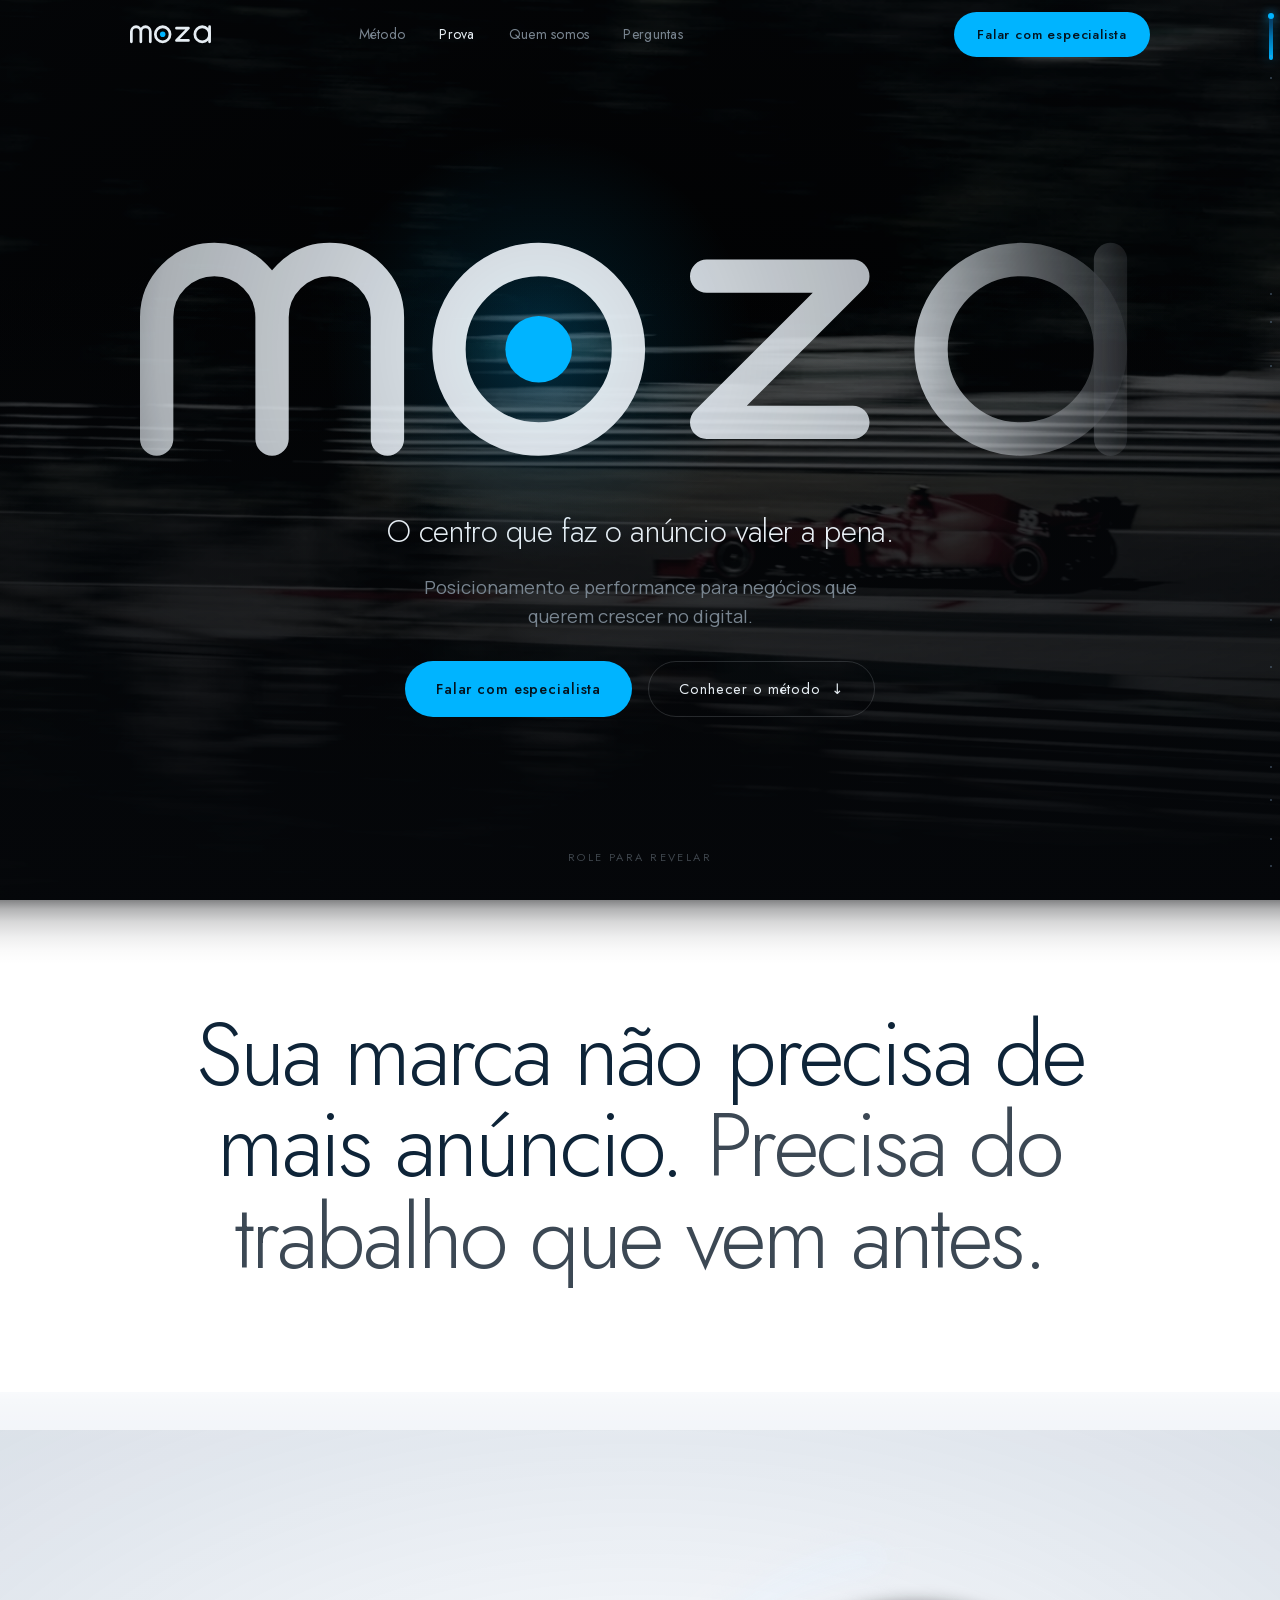
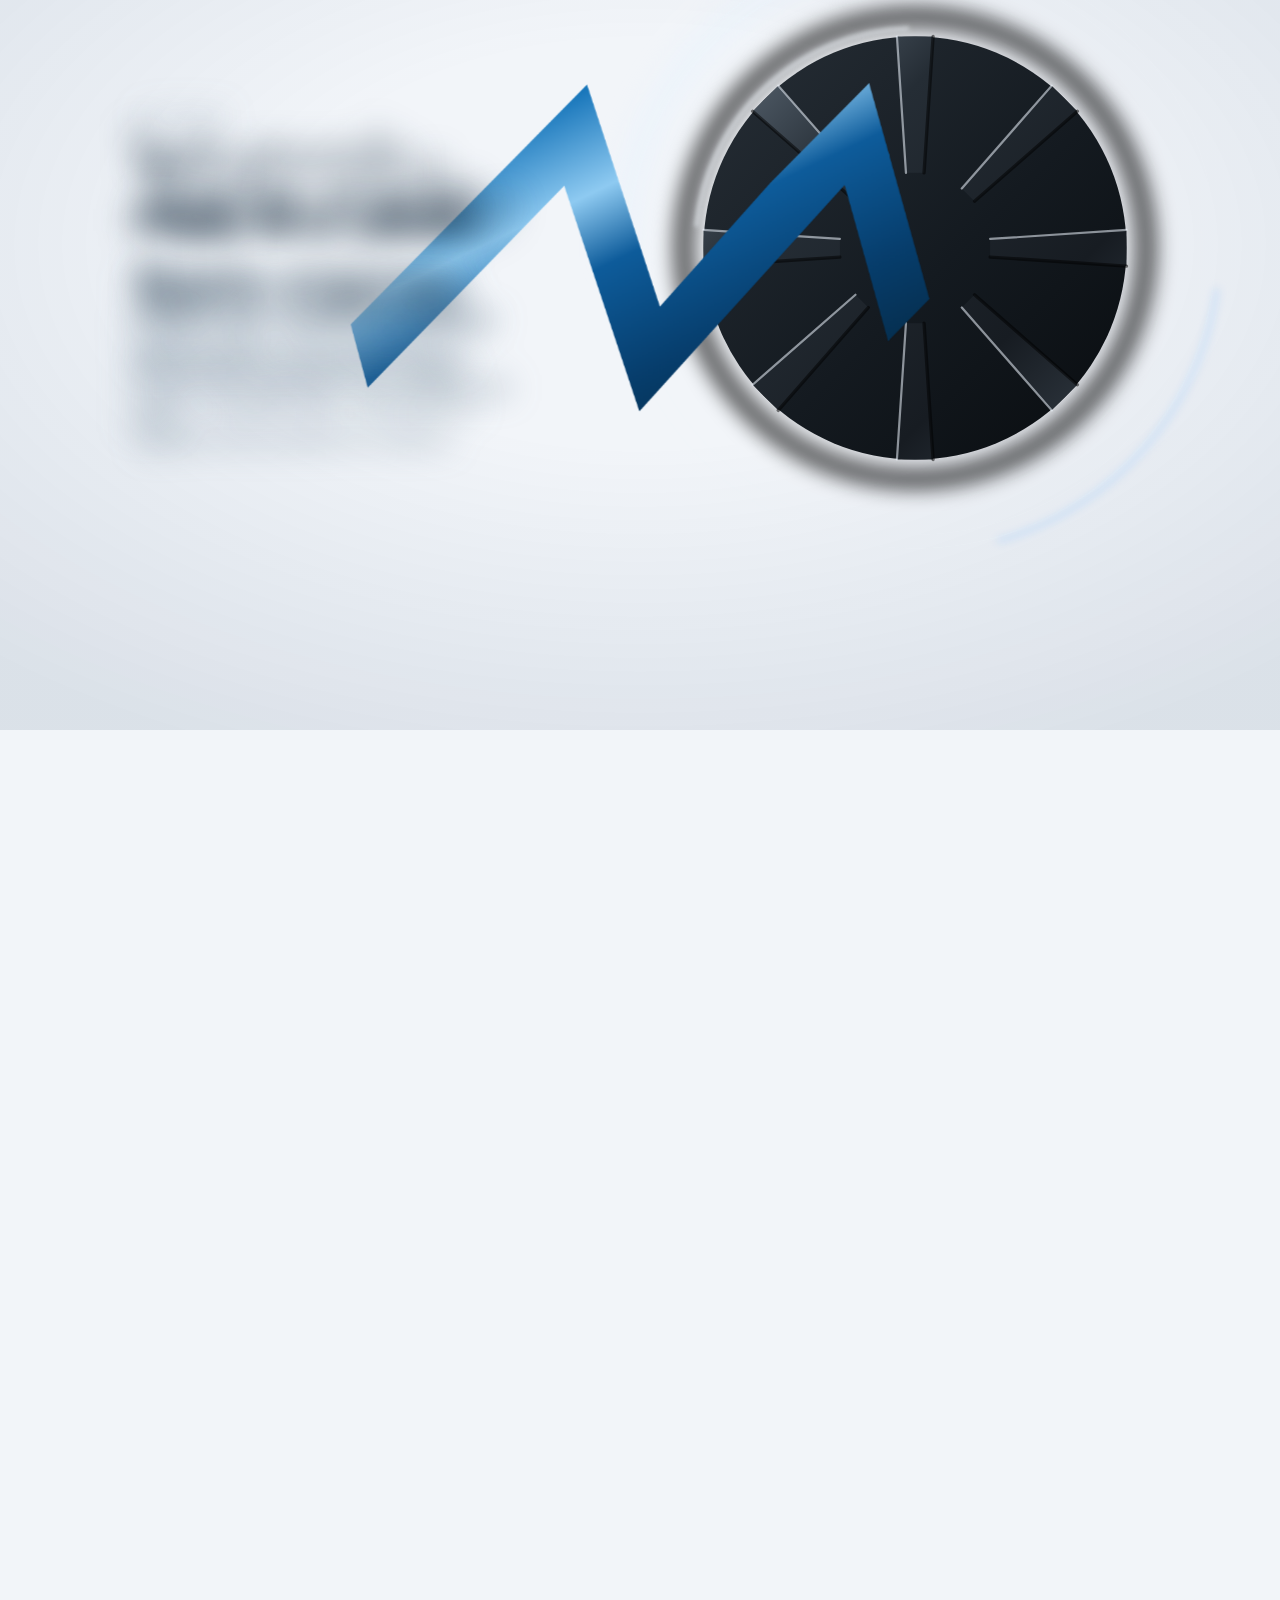
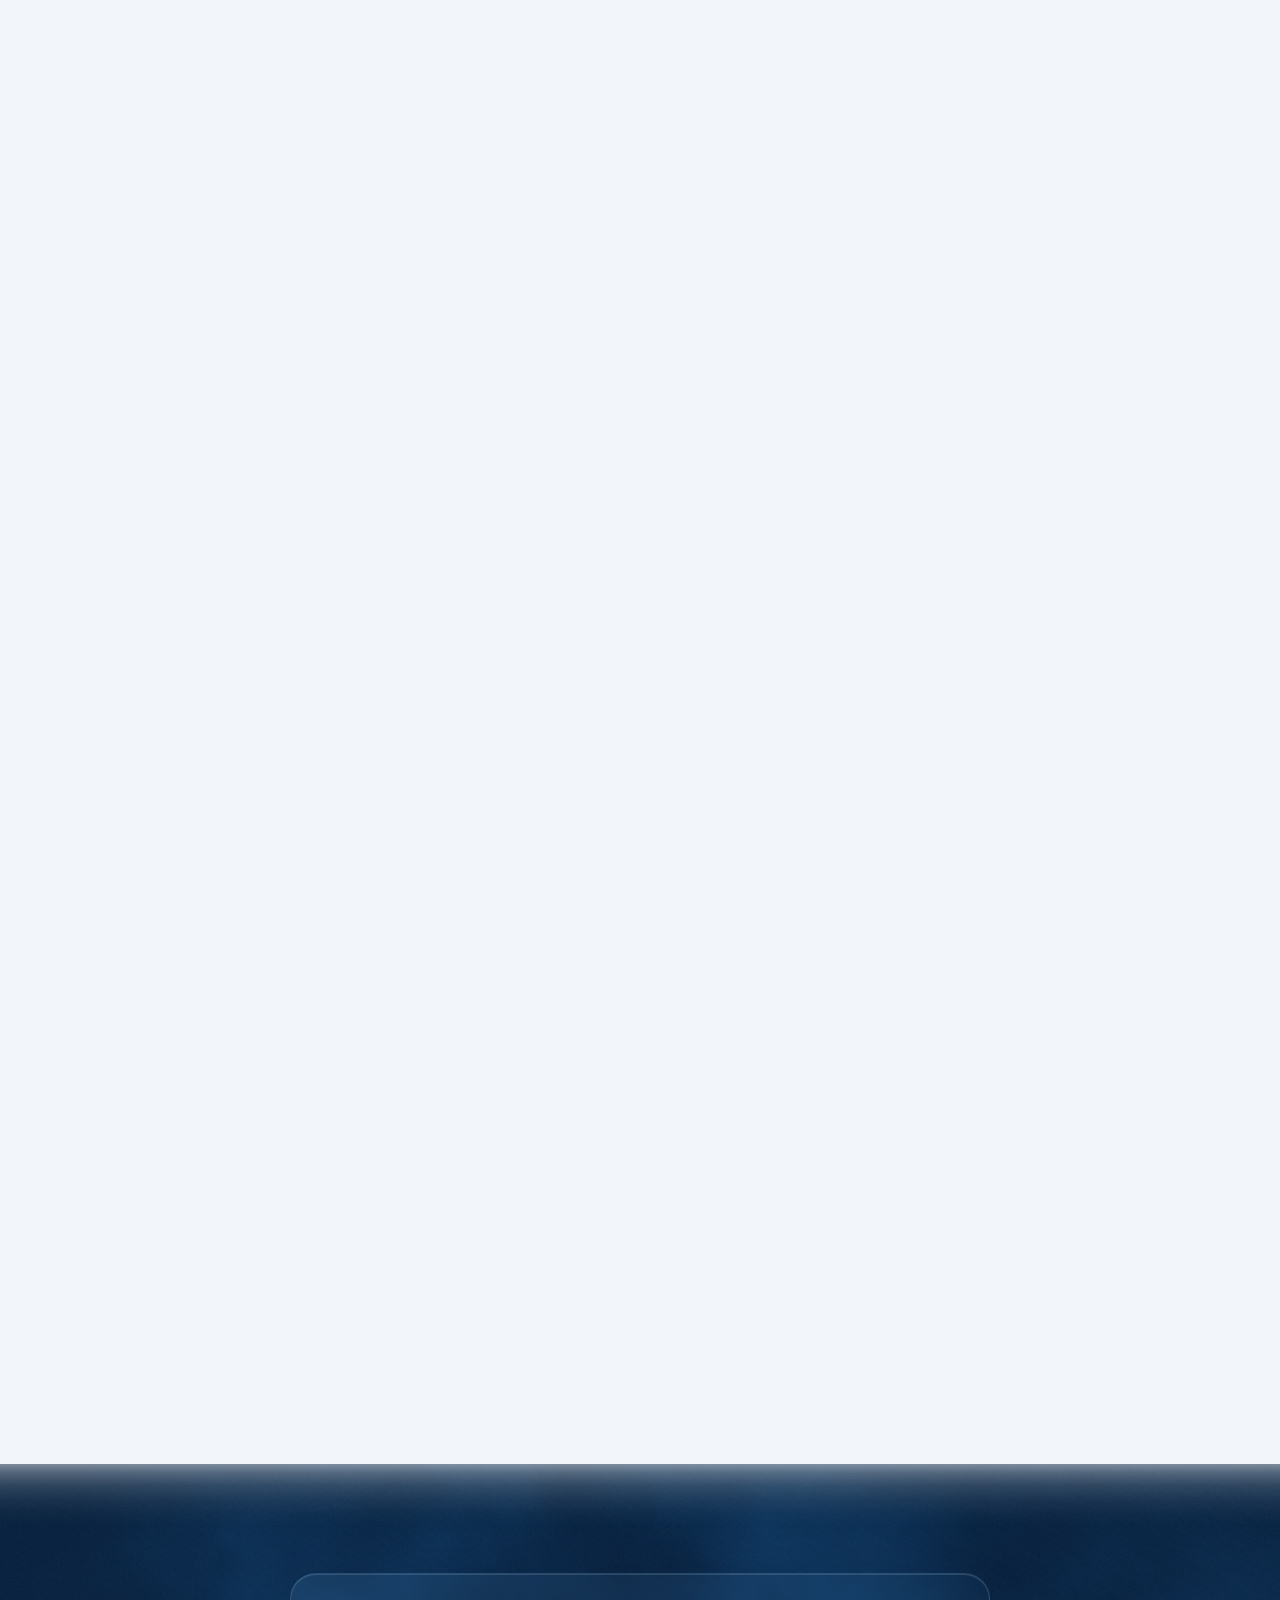
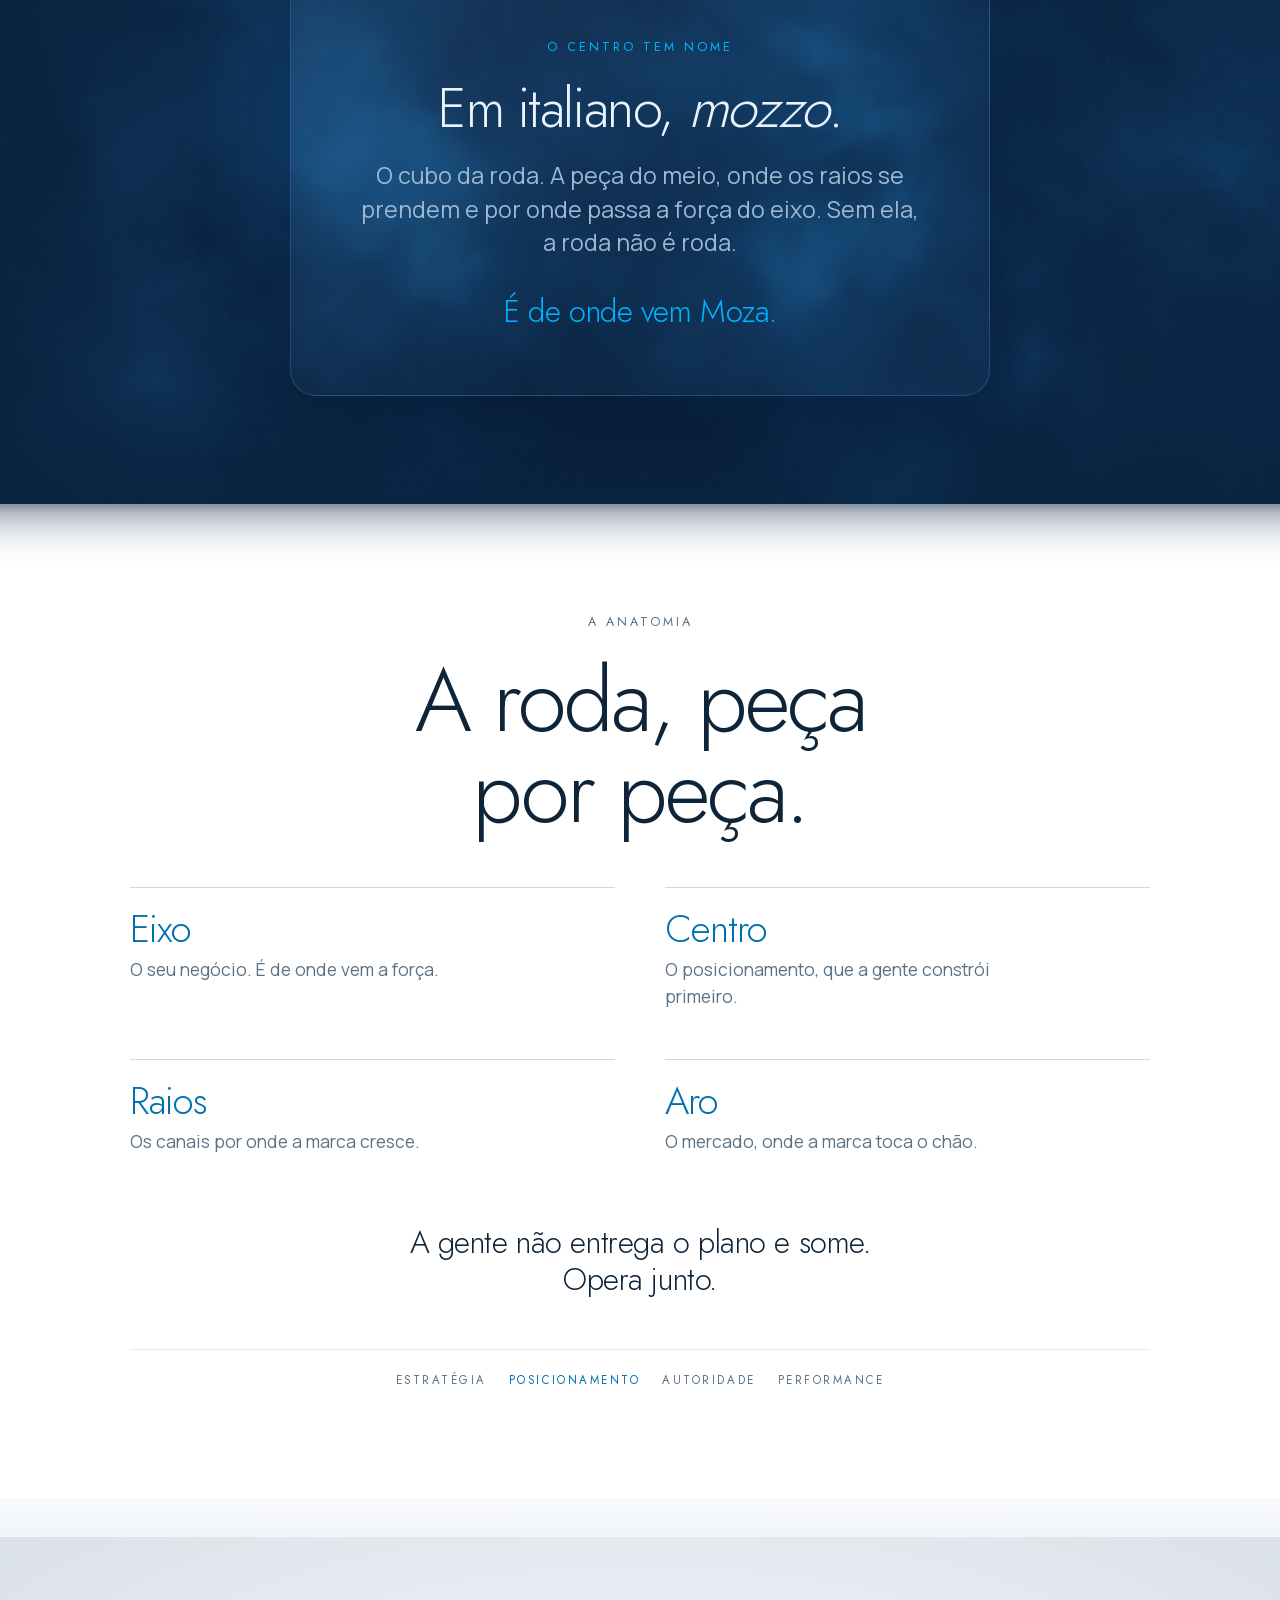
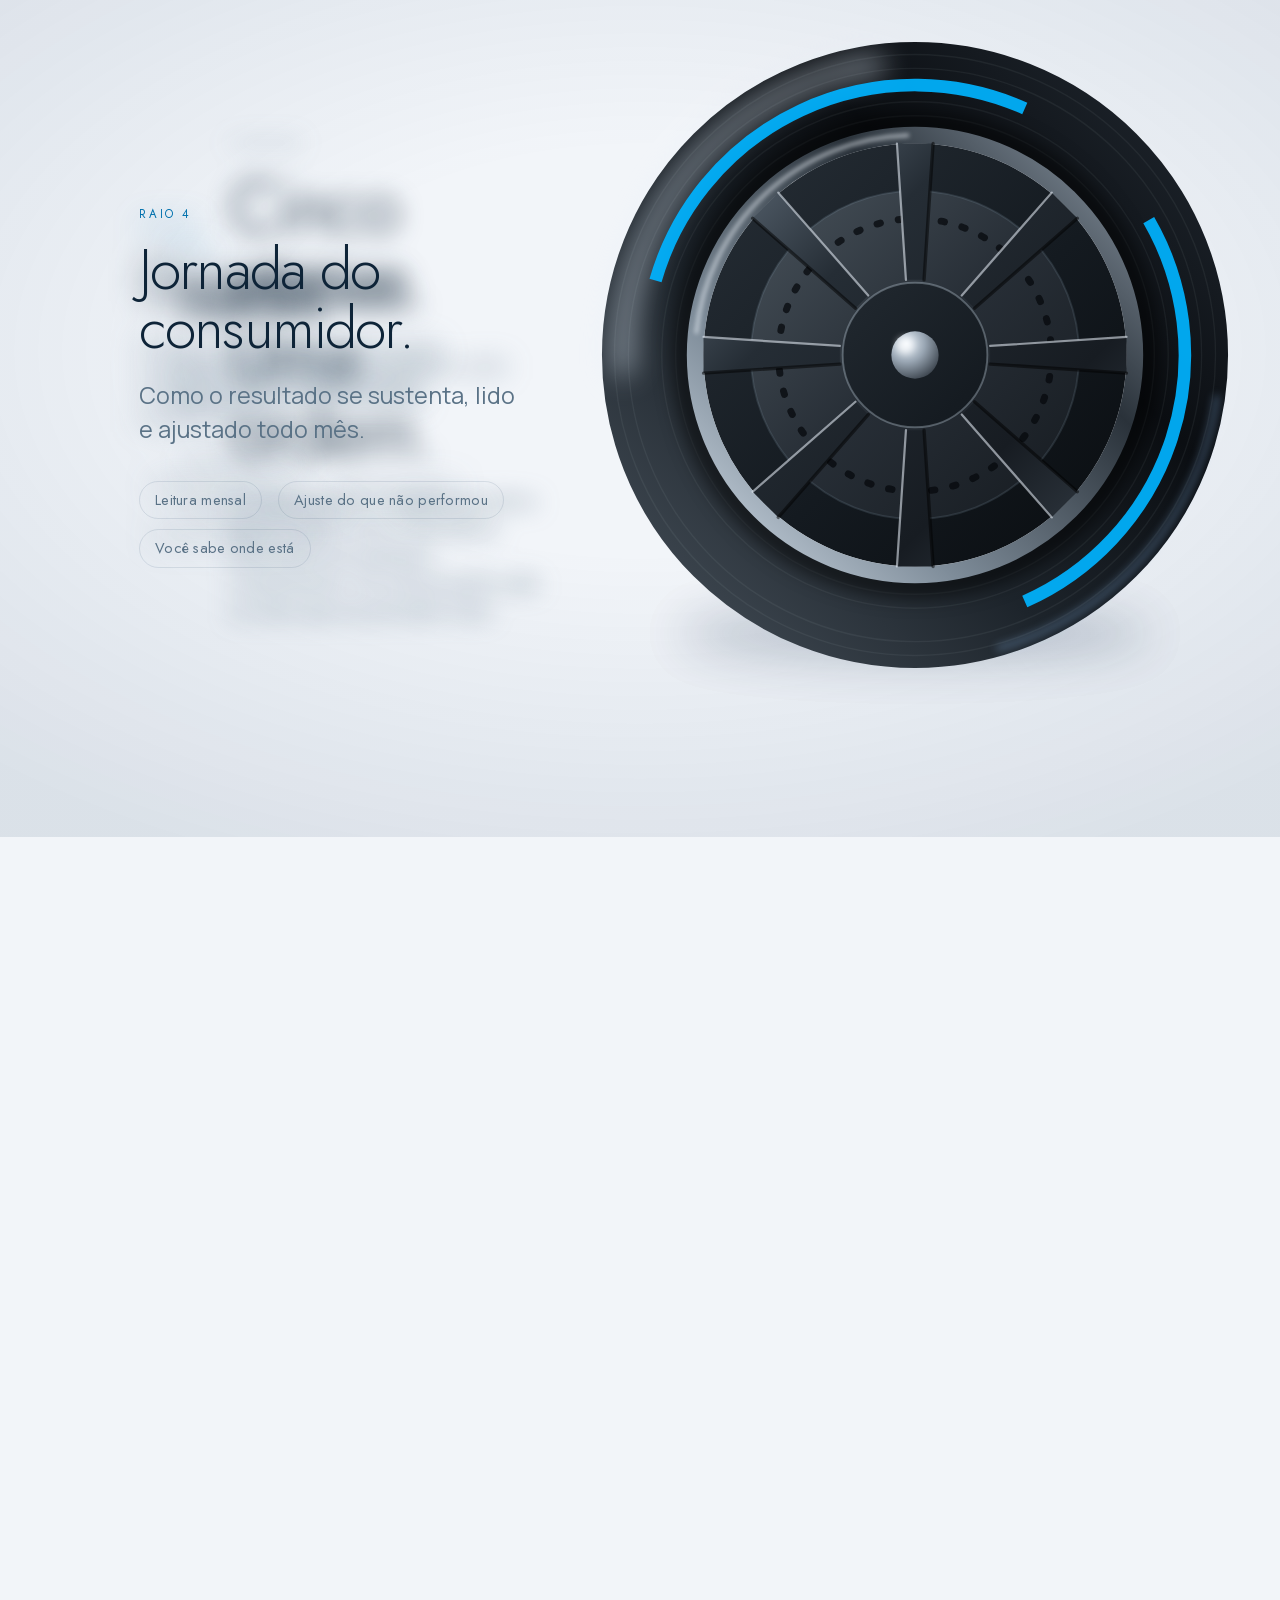
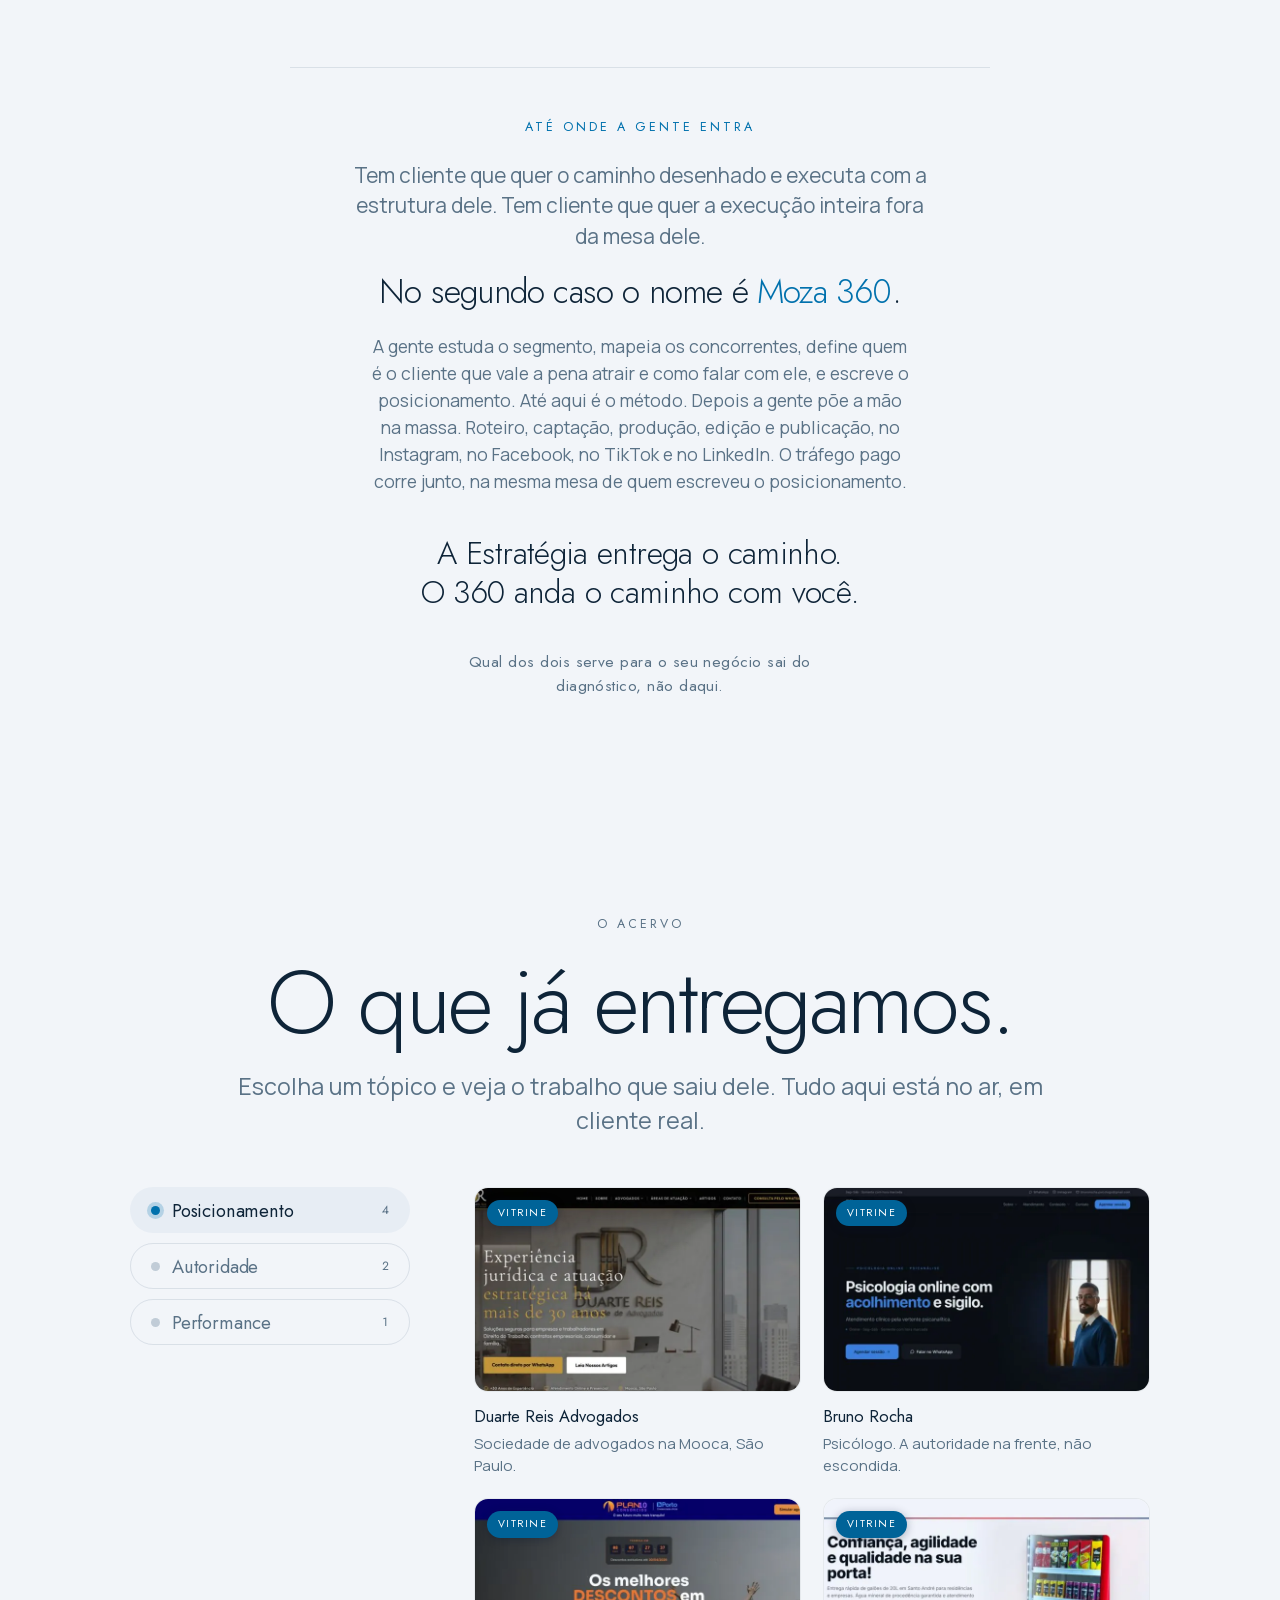
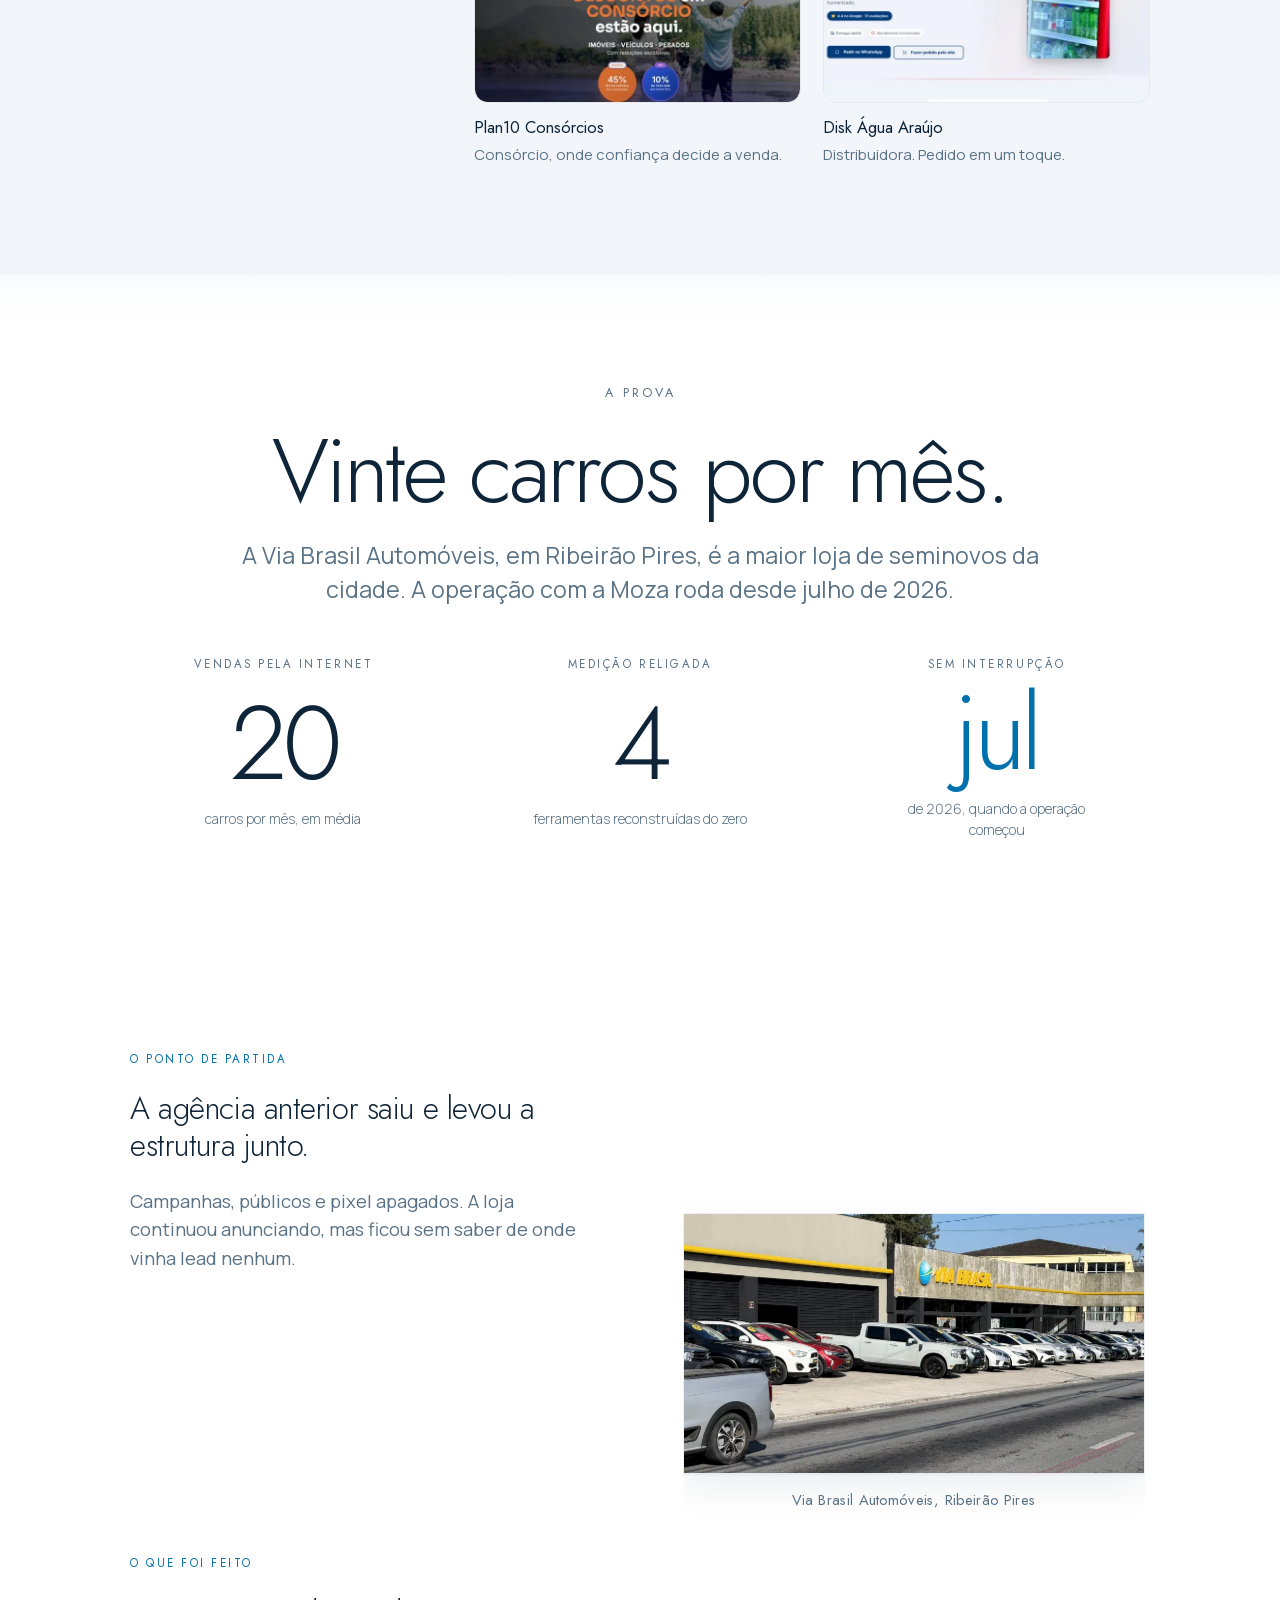
==== commit 70fa4827: "Hero com a panorâmica de arrasto, e o afastamento na abertura Testei as duas imagens novas com o tra" ====
--- a/public/index.html
+++ b/public/index.html
@@ -58,10 +58,10 @@
 
   <!-- HERO · a luz -->
   <section class="hero tom-preto" data-hero data-chao="#05070A" data-tom="escuro">
-    <!-- Textura do hero: foto de Jonathan Borba no Pexels (licença Pexels, uso
-         comercial liberado). Enquadrada na roda e na asa, e com as marcas de
-         patrocínio apagadas na própria imagem: aws, hp e a escrita da
-         carenagem saíram por desfoque local. O original está em fontes/. -->
+    <!-- Textura do hero: foto de Jan Zilla no Pexels (licença Pexels, uso
+         comercial liberado). Panorâmica com arrasto: o fundo vira risco e o
+         carro é o único ponto parado. Nenhuma marca sobrevive ao tratamento,
+         que tira quase toda a cor. O original está em Fontes/. -->
     <picture class="hero__textura" aria-hidden="true">
       <source type="image/webp"
         srcset="assets/img/hero/pista-1024.webp 1024w, assets/img/hero/pista-1600.webp 1600w, assets/img/hero/pista-2400.webp 2400w"
--- a/public/assets/css/site.css
+++ b/public/assets/css/site.css
@@ -398,14 +398,18 @@
 /* A foto ganha camada própria. A máscara da luz muda a cada quadro logo
    acima dela, e sem camada separada o navegador refaz a imagem filtrada
    junto, toda vez. */
-.hero__textura{position:absolute;inset:0;z-index:-2;display:block;
-  pointer-events:none}
-.hero__textura img{width:100%;height:100%;object-fit:cover;object-position:58% 54%;
-  filter:grayscale(.62) brightness(.40) contrast(1.10);opacity:.80}
+/* A textura fica maior que o hero de propósito: o afastamento leva a escala
+   abaixo de 1 e sem essa folga a borda da foto apareceria. */
+.hero__textura{position:absolute;inset:-7%;z-index:-2;display:block;
+  pointer-events:none;overflow:hidden}
+.hero__textura img{width:100%;height:100%;object-fit:cover;object-position:50% 56%;
+  filter:grayscale(.62) brightness(.70) contrast(1.07);opacity:.95;
+  transform:scale(var(--zoom,1));transform-origin:50% 56%;
+  will-change:transform}
 /* No retrato a foto é deitada e o corte come as laterais. Puxar para a roda,
    que é o que precisa sobreviver ao enquadramento. */
 @media (max-width:899px){
-  .hero__textura img{object-position:64% 52%}
+  .hero__textura img{object-position:60% 56%}
 }
 /* Dois véus com trabalhos diferentes: o radial afunda as bordas para a marca
    ter onde aparecer, e o linear protege só a faixa de baixo, onde mora a copy.
@@ -413,8 +417,8 @@
    contraste. */
 .hero::after{content:"";position:absolute;inset:0;z-index:-1;pointer-events:none;
   background:
-    linear-gradient(to bottom, rgba(5,7,10,0) 40%, rgba(5,7,10,.70) 72%, rgba(5,7,10,.94) 100%),
-    radial-gradient(120% 94% at 50% 42%, rgba(5,7,10,.40) 0%, rgba(5,7,10,.76) 50%, rgba(5,7,10,.96) 84%)}
+    linear-gradient(to bottom, rgba(5,7,10,0) 30%, rgba(5,7,10,.55) 56%, rgba(5,7,10,.66) 76%, rgba(5,7,10,.90) 100%),
+    radial-gradient(122% 96% at 50% 44%, rgba(5,7,10,.22) 0%, rgba(5,7,10,.62) 52%, rgba(5,7,10,.92) 86%)}
 
 /* --------------------------------------------------------------------------
    O cabeçalho acompanha o tom da seção
